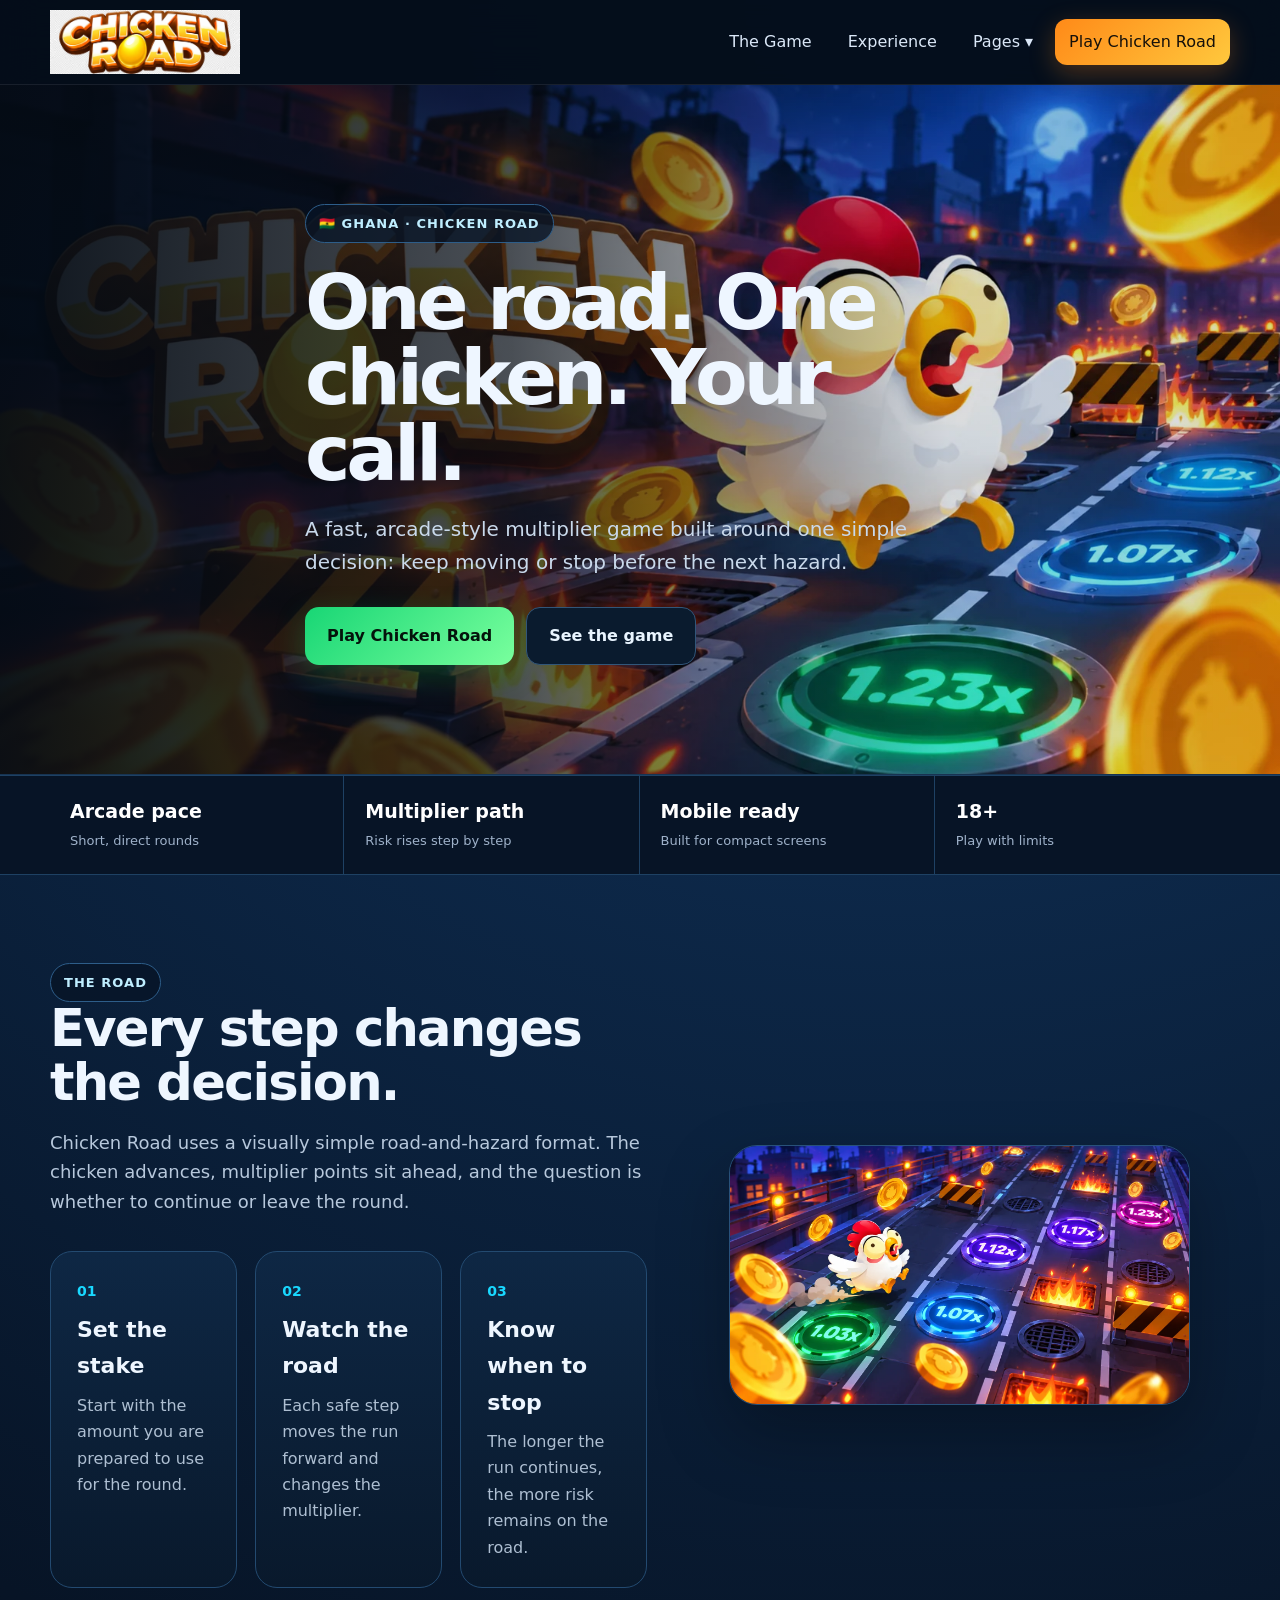
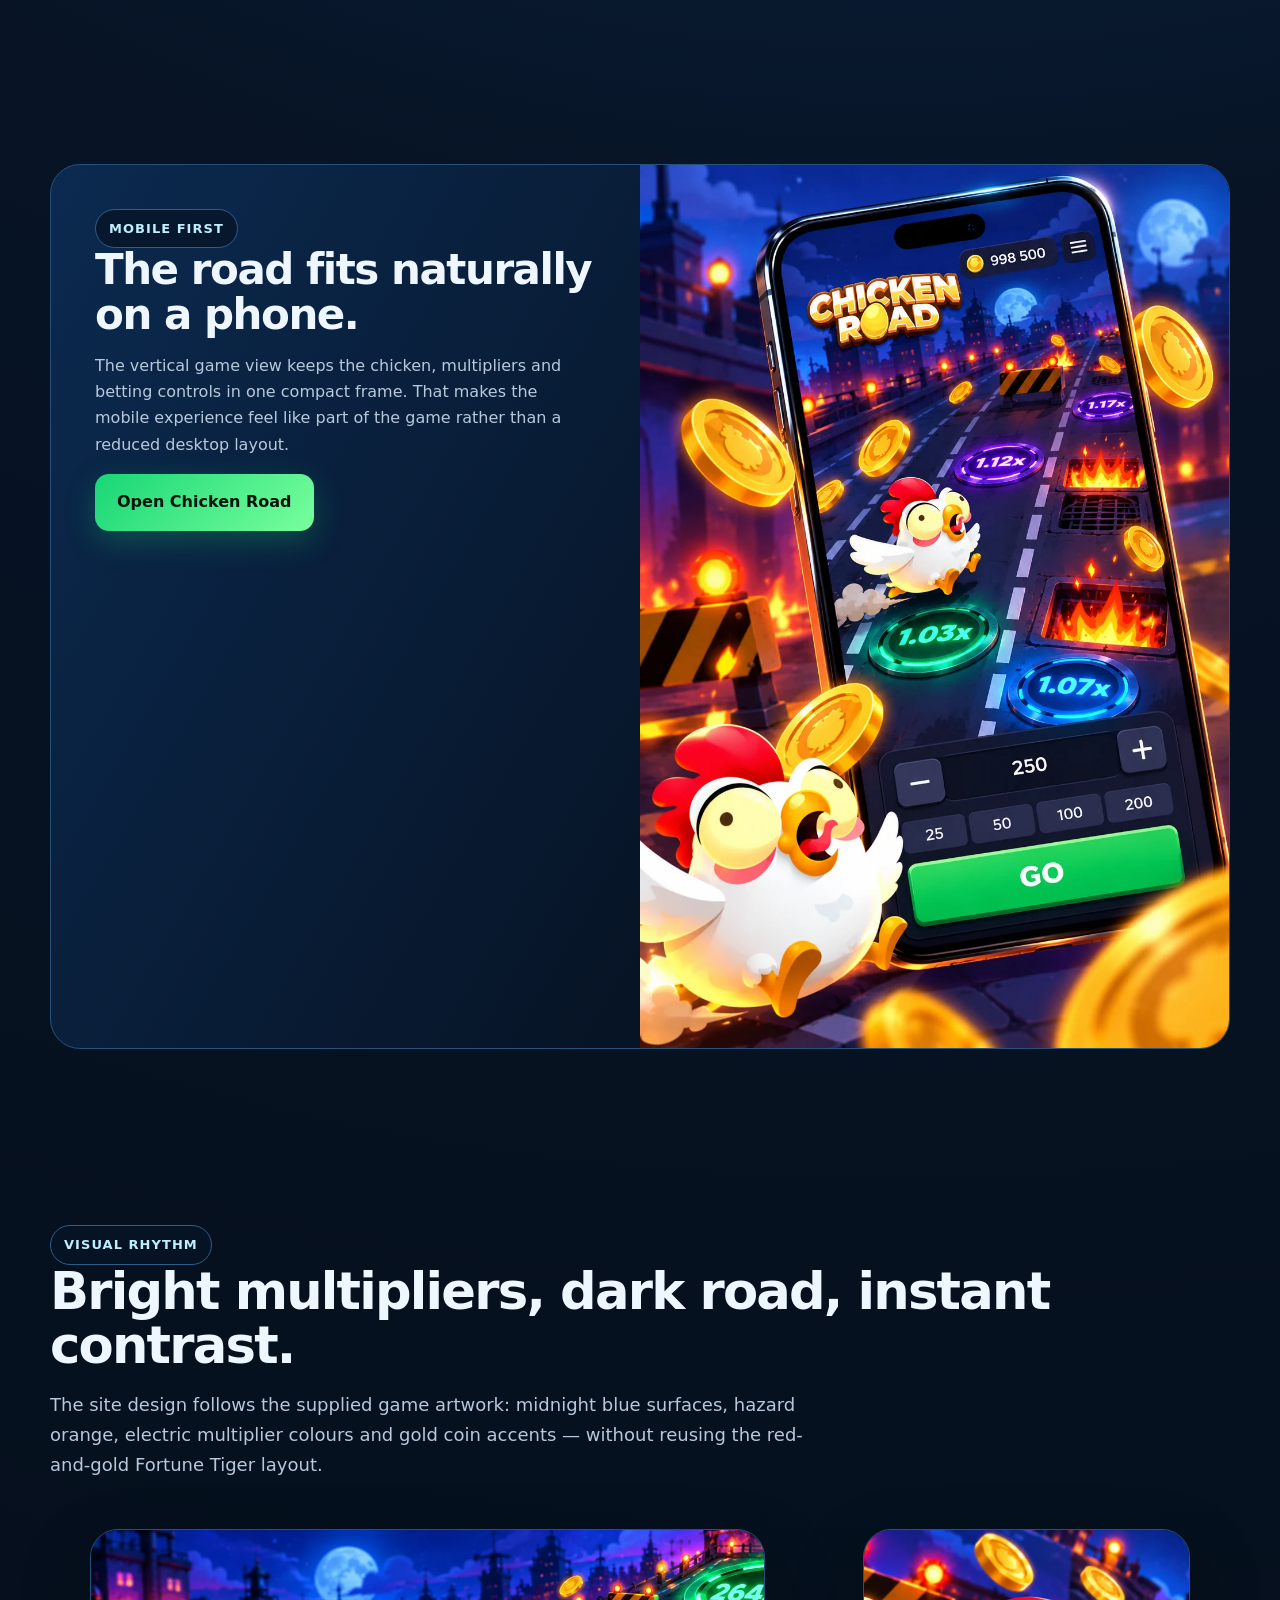
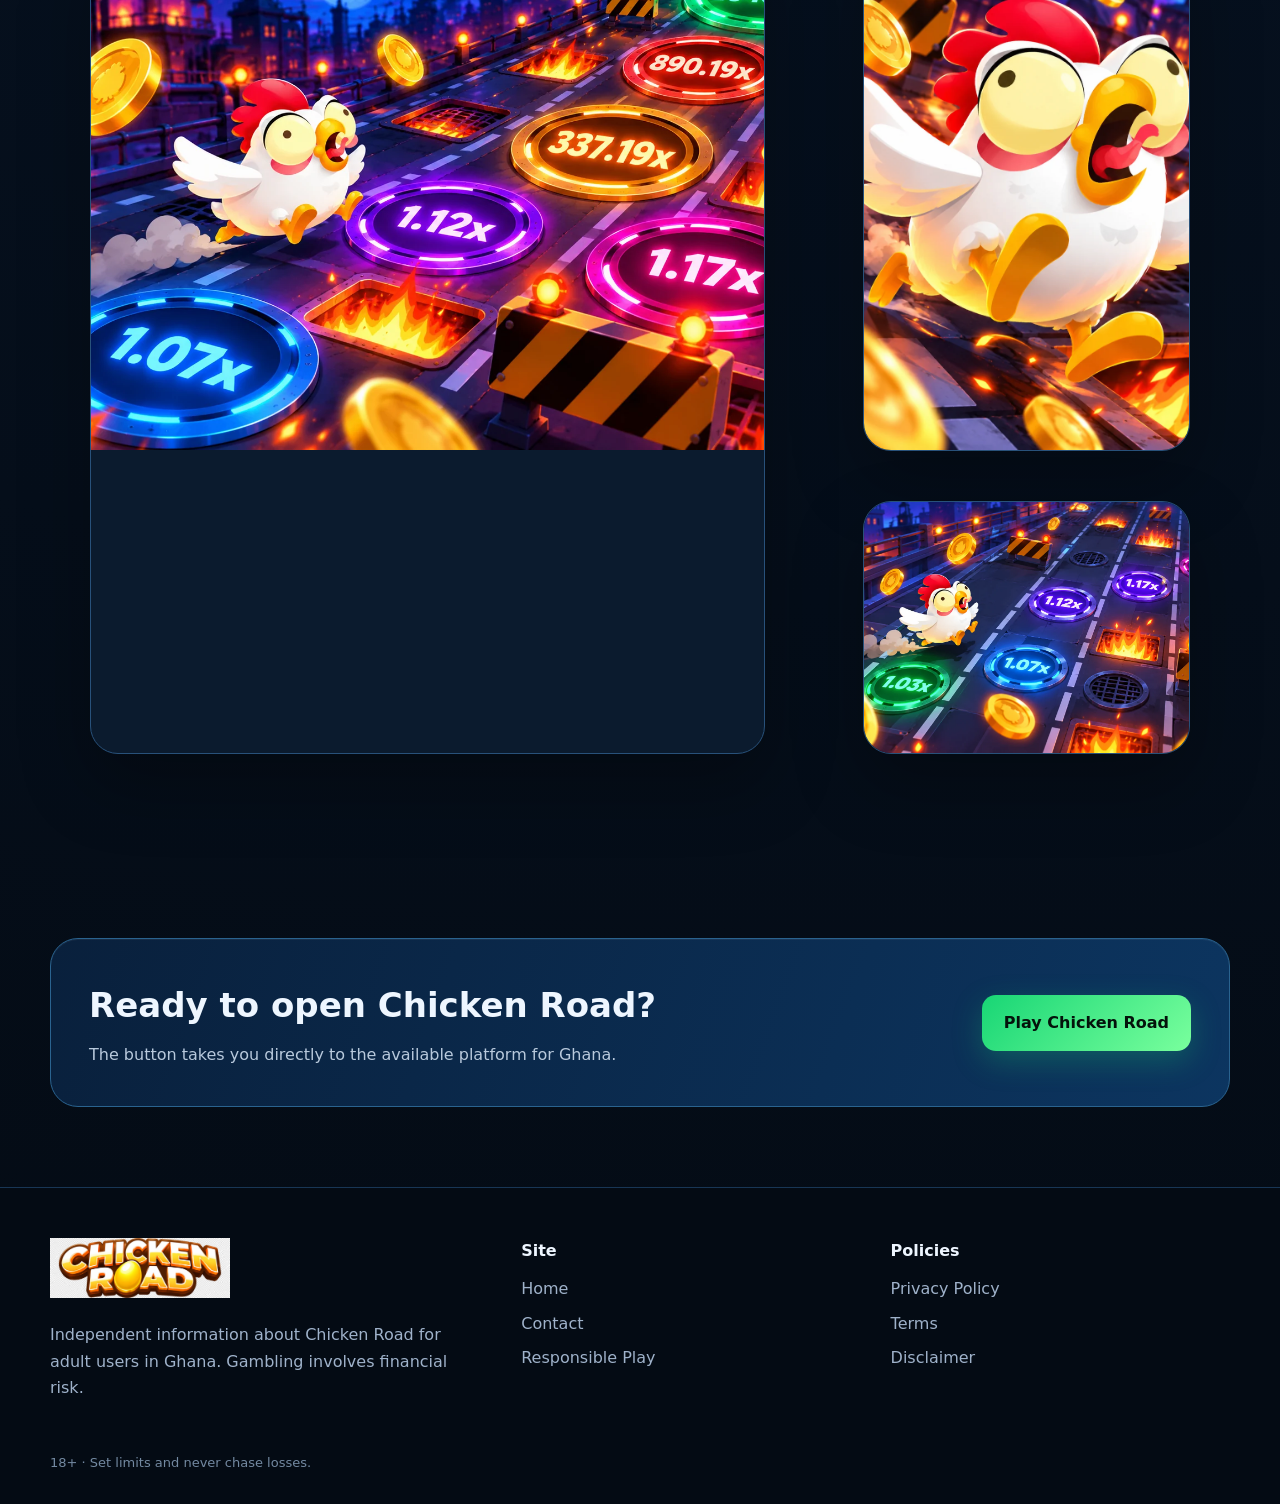
==== index.html @ 89450926 "Site initial" ====
<!doctype html><html lang="en-GH"><head><meta charset="utf-8"><meta name="viewport" content="width=device-width,initial-scale=1"><meta name="google-site-verification" content="nFR4UAhQhfF3JEUqetZrmdI6Ak3MQ-NBLoJH2c6ciEM"><title>Chicken Road Ghana</title><meta name="description" content="Chicken Road in Ghana: gameplay, mobile experience and multiplier mechanics."><link rel="icon" href="/assets/favicon.ico"><link rel="stylesheet" href="/assets/style.css"></head><body>
<header class="top"><div class="wrap nav"><a class="brand" href="/"><img src="/assets/logo.webp" alt="Chicken Road"></a><nav class="links"><a href="#game">The Game</a><a href="#experience">Experience</a><div class="menu"><button class="menu-btn">Pages ▾</button><div class="drop"><a href="/responsible-play/">Responsible Play</a><a href="/privacy-policy/">Privacy Policy</a><a href="/terms/">Terms</a><a href="/disclaimer/">Disclaimer</a><a href="/contact/">Contact</a></div></div><a class="play" href="/info/">Play Chicken Road</a></nav></div></header>
<main><section class="hero"><div class="wrap hero-content"><span class="eyebrow">🇬🇭 Ghana · Chicken Road</span><h1>One road. One chicken. Your call.</h1><p>A fast, arcade-style multiplier game built around one simple decision: keep moving or stop before the next hazard.</p><div class="actions"><a class="btn primary" href="/info/">Play Chicken Road</a><a class="btn ghost" href="#game">See the game</a></div></div></section>
<div class="ticker"><div class="wrap"><div class="stat"><b>Arcade pace</b><span>Short, direct rounds</span></div><div class="stat"><b>Multiplier path</b><span>Risk rises step by step</span></div><div class="stat"><b>Mobile ready</b><span>Built for compact screens</span></div><div class="stat"><b>18+</b><span>Play with limits</span></div></div></div>
<section class="section" id="game"><div class="wrap split"><div><span class="eyebrow">THE ROAD</span><h2>Every step changes the decision.</h2><p class="lede">Chicken Road uses a visually simple road-and-hazard format. The chicken advances, multiplier points sit ahead, and the question is whether to continue or leave the round.</p><div class="cards"><div class="card"><span class="num">01</span><h3>Set the stake</h3><p>Start with the amount you are prepared to use for the round.</p></div><div class="card"><span class="num">02</span><h3>Watch the road</h3><p>Each safe step moves the run forward and changes the multiplier.</p></div><div class="card"><span class="num">03</span><h3>Know when to stop</h3><p>The longer the run continues, the more risk remains on the road.</p></div></div></div><figure class="media"><img src="/assets/gameplay.webp" alt="Chicken Road gameplay road with multipliers" loading="lazy"></figure></div></section>
<section class="section" id="experience"><div class="wrap"><div class="feature"><div class="feature-copy"><span class="eyebrow">MOBILE FIRST</span><h2>The road fits naturally on a phone.</h2><p>The vertical game view keeps the chicken, multipliers and betting controls in one compact frame. That makes the mobile experience feel like part of the game rather than a reduced desktop layout.</p><a class="btn primary" href="/info/">Open Chicken Road</a></div><img src="/assets/mobile.webp" alt="Chicken Road mobile gameplay" loading="lazy"></div></div></section>
<section class="section"><div class="wrap"><span class="eyebrow">VISUAL RHYTHM</span><h2>Bright multipliers, dark road, instant contrast.</h2><p class="lede">The site design follows the supplied game artwork: midnight blue surfaces, hazard orange, electric multiplier colours and gold coin accents — without reusing the red-and-gold Fortune Tiger layout.</p><div class="mosaic"><figure class="media"><img src="/assets/high-multiplier.webp" alt="Chicken Road high multipliers" loading="lazy"></figure><div class="stack"><figure class="media"><img src="/assets/chicken.webp" alt="Chicken Road chicken character" loading="lazy"></figure><figure class="media"><img src="/assets/gameplay.webp" alt="Chicken Road road and hazards" loading="lazy"></figure></div></div></div></section>
<div class="wrap cta"><div><h2>Ready to open Chicken Road?</h2><p>The button takes you directly to the available platform for Ghana.</p></div><a class="btn primary" href="/info/">Play Chicken Road</a></div></main>
<footer class="footer"><div class="wrap"><div class="footgrid"><div><img src="/assets/logo.webp" alt="Chicken Road" style="width:180px"><p style="color:#9fb2ca;max-width:420px">Independent information about Chicken Road for adult users in Ghana. Gambling involves financial risk.</p></div><div><h4>Site</h4><a href="/">Home</a><a href="/contact/">Contact</a><a href="/responsible-play/">Responsible Play</a></div><div><h4>Policies</h4><a href="/privacy-policy/">Privacy Policy</a><a href="/terms/">Terms</a><a href="/disclaimer/">Disclaimer</a></div></div><div class="small">18+ · Set limits and never chase losses.</div></div></footer></body></html>
---- assets/style.css ----
:root{--ink:#eef6ff;--muted:#9fb2ca;--navy:#071426;--panel:#0d213b;--blue:#0c63ff;--cyan:#19d8ff;--orange:#ff8a18;--gold:#ffc83d;--green:#18d675;--line:#244568;--max:1180px}*{box-sizing:border-box}html{scroll-behavior:smooth}body{margin:0;background:radial-gradient(circle at 70% 0,#123a68 0,#071426 38%,#040b14 100%);color:var(--ink);font-family:Inter,ui-sans-serif,system-ui,-apple-system,BlinkMacSystemFont,"Segoe UI",sans-serif;line-height:1.65}a{color:inherit}.wrap{width:min(var(--max),calc(100% - 40px));margin:auto}.top{position:sticky;top:0;z-index:20;background:rgba(4,11,20,.9);backdrop-filter:blur(18px);border-bottom:1px solid rgba(255,255,255,.08)}.nav{height:84px;display:flex;align-items:center;gap:28px}.brand img{width:190px;display:block}.links{margin-left:auto;display:flex;align-items:center;gap:8px}.links a,.menu-btn{padding:10px 14px;border-radius:12px;text-decoration:none;color:#dbe8f8;font-weight:700;background:transparent;border:0;font:inherit;cursor:pointer}.links a:hover,.menu-btn:hover{background:#122a48}.play{background:linear-gradient(135deg,var(--orange),var(--gold))!important;color:#15100a!important;box-shadow:0 8px 26px rgba(255,138,24,.28)}.hero{min-height:690px;display:grid;align-items:end;position:relative;overflow:hidden;border-bottom:1px solid #173351}.hero:before{content:"";position:absolute;inset:0;background:linear-gradient(90deg,rgba(4,11,20,.96) 0%,rgba(4,11,20,.72) 40%,rgba(4,11,20,.14) 74%),url('hero.webp') center/cover no-repeat}.hero-content{position:relative;z-index:2;padding:90px 0 80px;max-width:670px}.eyebrow{display:inline-flex;gap:9px;align-items:center;border:1px solid #2d5d89;background:rgba(7,20,38,.78);padding:8px 13px;border-radius:999px;color:#bfeeff;font-size:13px;font-weight:800;letter-spacing:.08em;text-transform:uppercase}.hero h1{font-size:clamp(46px,6vw,82px);line-height:.98;letter-spacing:-.055em;margin:22px 0 22px}.hero p{font-size:20px;color:#c9d9eb;max-width:610px}.actions{display:flex;gap:12px;flex-wrap:wrap;margin-top:28px}.btn{display:inline-flex;align-items:center;justify-content:center;text-decoration:none;font-weight:900;padding:15px 22px;border-radius:14px}.btn.primary{background:linear-gradient(135deg,var(--green),#79ff9d);color:#04130b;box-shadow:0 10px 30px rgba(24,214,117,.25)}.btn.ghost{border:1px solid #315679;background:#0a1b2e;color:#e9f5ff}.ticker{position:relative;z-index:3;background:#071426;border-top:1px solid #1e4163;border-bottom:1px solid #1e4163}.ticker .wrap{display:grid;grid-template-columns:repeat(4,1fr);gap:1px}.stat{padding:20px;border-right:1px solid #1e4163}.stat:last-child{border-right:0}.stat b{display:block;color:#fff;font-size:19px}.stat span{color:var(--muted);font-size:13px}.section{padding:88px 0}.section h2{font-size:clamp(34px,4vw,52px);line-height:1.05;letter-spacing:-.035em;margin:0 0 16px}.lede{font-size:18px;color:#b7c8dc;max-width:760px;margin-bottom:34px}.split{display:grid;grid-template-columns:1.05fr .95fr;gap:42px;align-items:center}.media{border:1px solid #28517a;border-radius:28px;overflow:hidden;background:#0b1b2e;box-shadow:0 30px 70px rgba(0,0,0,.28)}.media img{display:block;width:100%;height:auto}.cards{display:grid;grid-template-columns:repeat(3,1fr);gap:18px}.card{background:linear-gradient(180deg,#0e2744,#09192c);border:1px solid #234a70;border-radius:22px;padding:26px}.card .num{font-weight:900;color:var(--cyan);font-size:14px}.card h3{font-size:22px;margin:8px 0}.card p{color:#aebfd2;margin:0}.feature{background:linear-gradient(120deg,#0b2a50,#071426 62%);border:1px solid #28517a;border-radius:30px;overflow:hidden;display:grid;grid-template-columns:1fr 1fr}.feature-copy{padding:44px}.feature-copy h2{font-size:42px;margin:0 0 14px}.feature-copy p{color:#b8c9dc}.feature img{width:100%;height:100%;object-fit:cover;min-height:420px}.mosaic{display:grid;grid-template-columns:1.3fr .7fr;gap:18px}.mosaic .media:first-child img{height:520px;object-fit:cover}.mosaic .stack{display:grid;gap:18px}.mosaic .stack img{height:251px;object-fit:cover}.cta{margin:80px auto;background:linear-gradient(110deg,#09203c,#0c3560);border:1px solid #2a638f;border-radius:28px;padding:38px;display:flex;align-items:center;gap:28px;justify-content:space-between;box-shadow:inset 0 1px 0 rgba(255,255,255,.06)}.cta h2{margin:0 0 8px;font-size:34px}.cta p{margin:0;color:#b8c9dc}.footer{border-top:1px solid #183655;background:#040b14;padding:50px 0 30px}.footgrid{display:grid;grid-template-columns:1.3fr 1fr 1fr;gap:30px}.footgrid h4{margin:0 0 12px}.footgrid a{display:block;text-decoration:none;color:#9fb2ca;margin:8px 0}.small{color:#7389a1;font-size:13px;margin-top:35px}.pagehero{padding:90px 0 50px}.pagehero h1{font-size:56px;line-height:1.03;margin:0 0 16px}.prose{max-width:820px}.prose h2{margin-top:40px;font-size:30px}.prose p,.prose li{color:#bfd0e1}.menu{position:relative}.drop{display:none;position:absolute;right:0;top:50px;min-width:240px;padding:10px;background:#09192c;border:1px solid #234a70;border-radius:16px;box-shadow:0 20px 50px #0008}.menu:hover .drop{display:block}.drop a{display:block}.mobile-nav{display:none}@media(max-width:820px){.wrap{width:min(100% - 24px,var(--max))}.nav{height:72px}.brand img{width:150px}.links>a:not(.play),.menu{display:none}.hero{min-height:620px}.hero:before{background:linear-gradient(0deg,rgba(4,11,20,.97) 0%,rgba(4,11,20,.7) 52%,rgba(4,11,20,.2) 100%),url('hero.webp') 64% center/cover no-repeat}.hero-content{padding:250px 0 48px}.hero h1{font-size:50px}.hero p{font-size:17px}.ticker .wrap{grid-template-columns:1fr 1fr}.stat:nth-child(2){border-right:0}.split,.feature,.footgrid{grid-template-columns:1fr}.cards{grid-template-columns:1fr}.mosaic{grid-template-columns:1fr}.mosaic .media:first-child img,.mosaic .stack img{height:auto}.cta{align-items:flex-start;flex-direction:column}.section{padding:62px 0}.pagehero h1{font-size:42px}.feature-copy{padding:28px}}
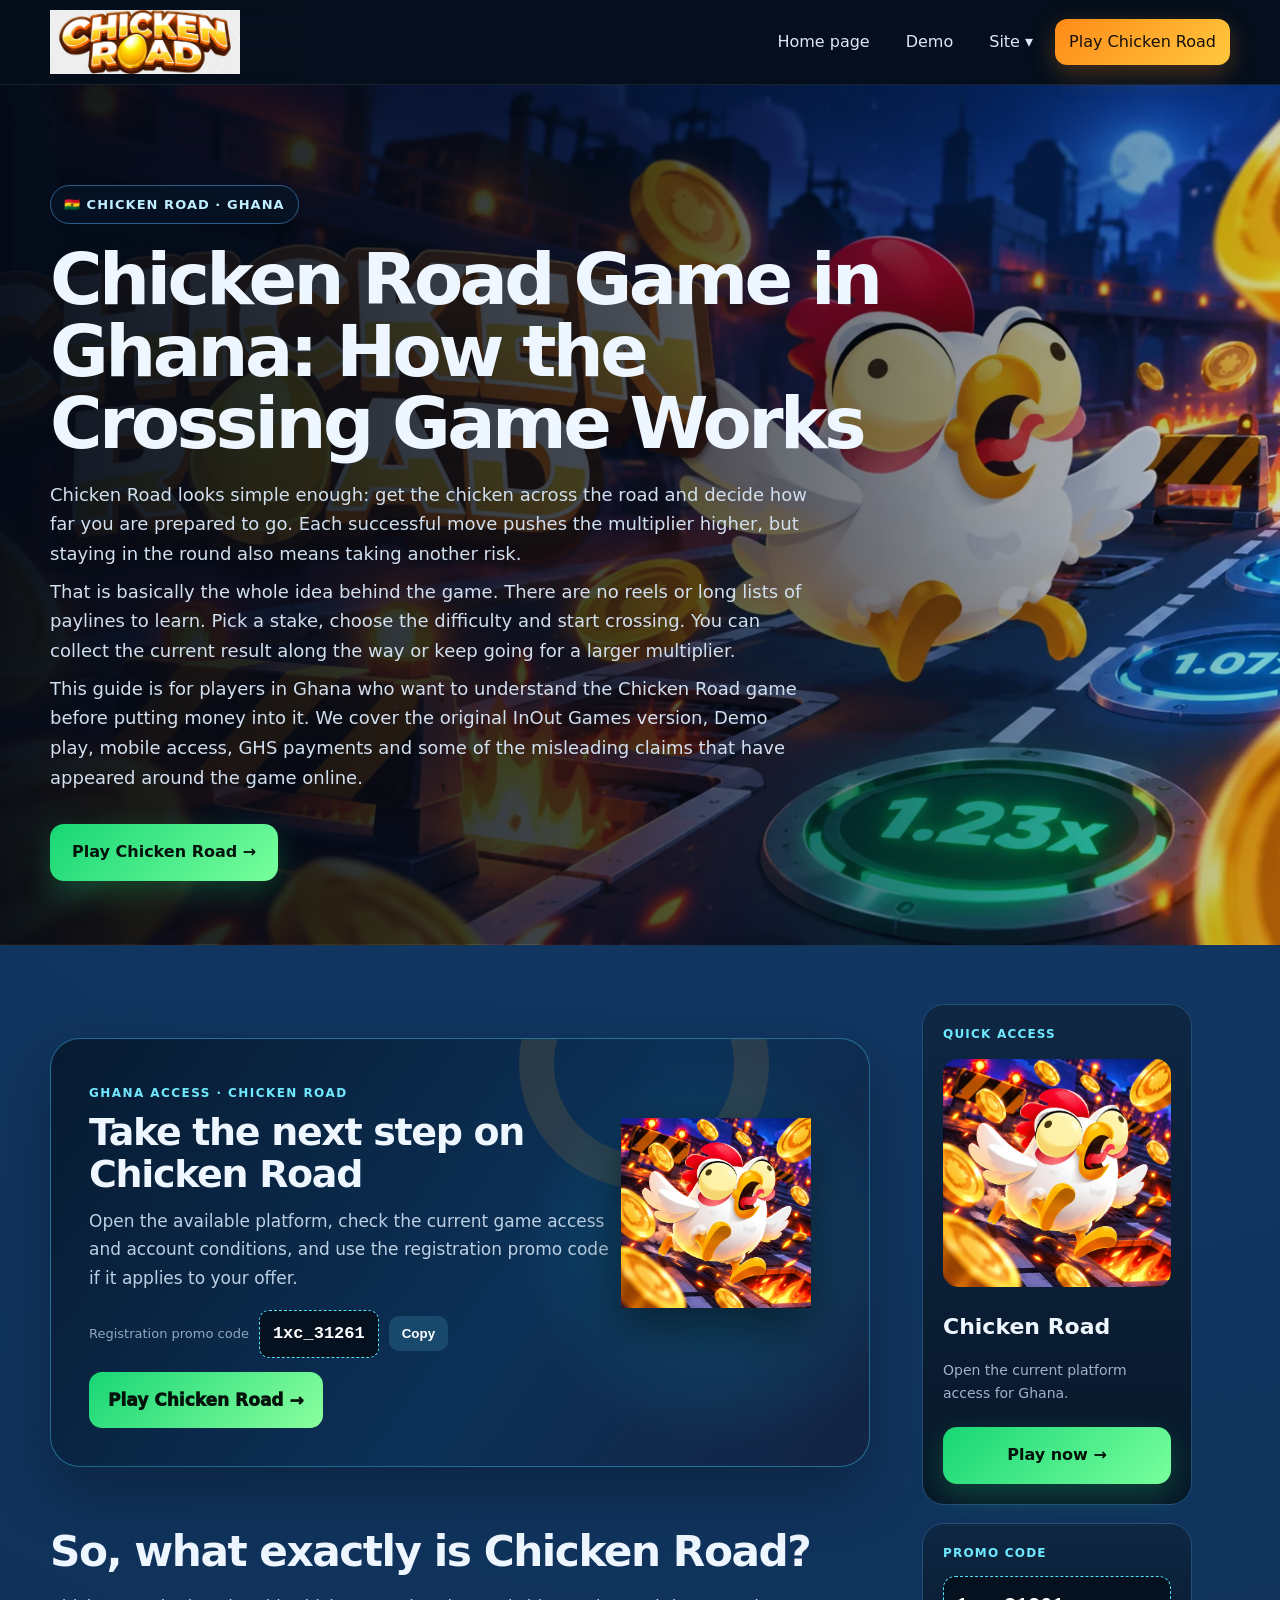
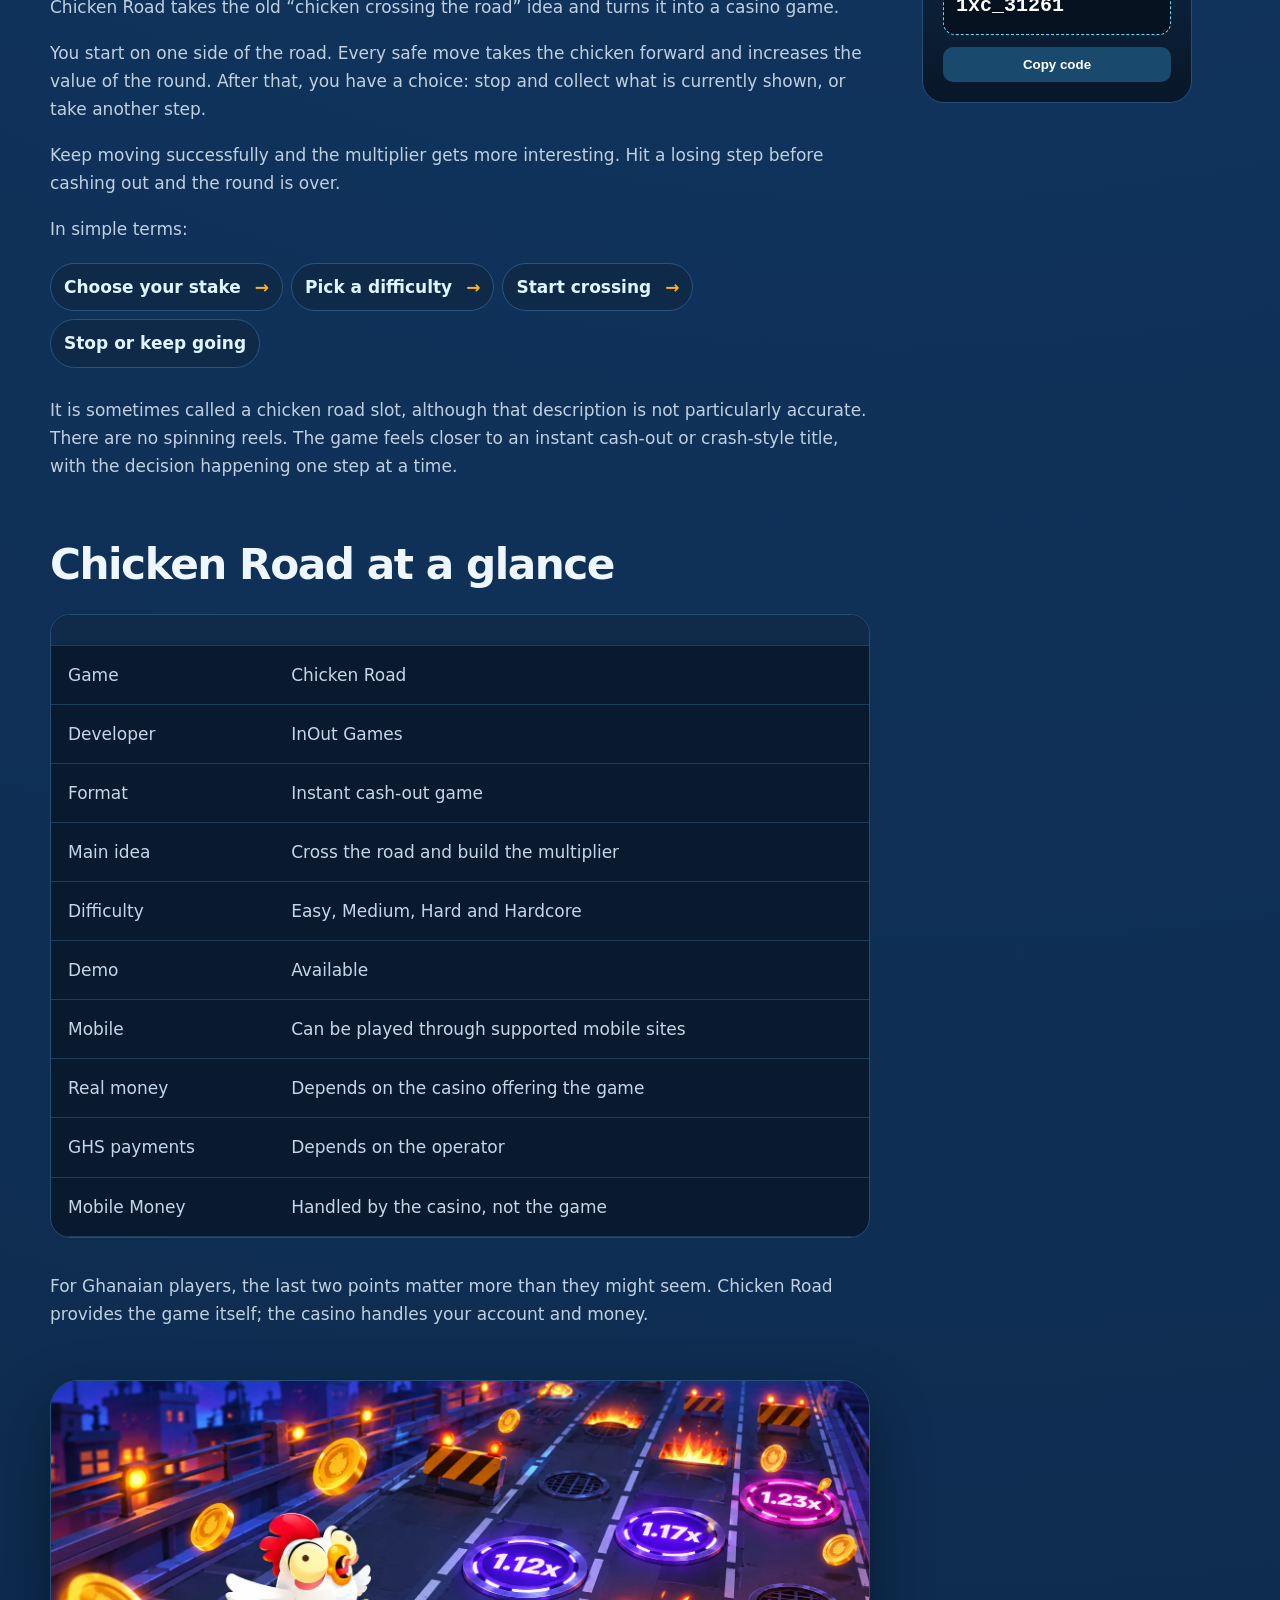
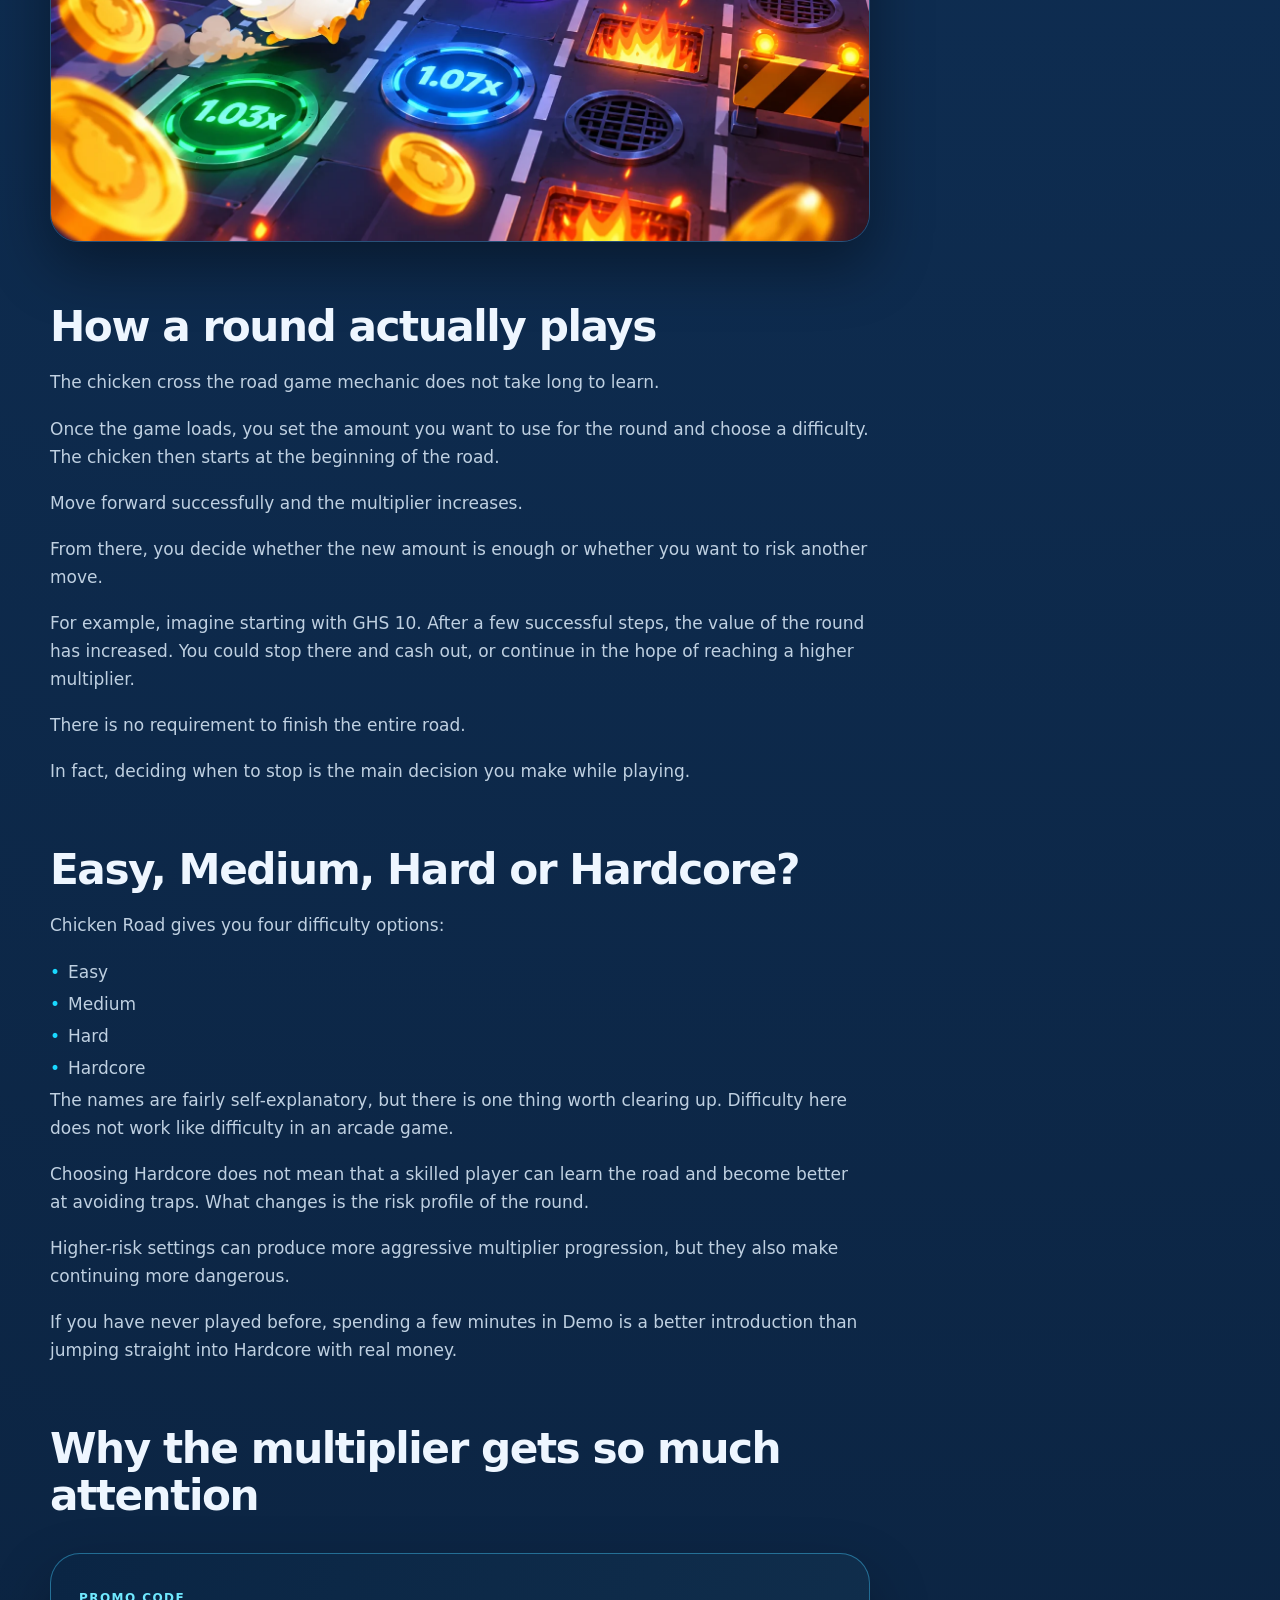
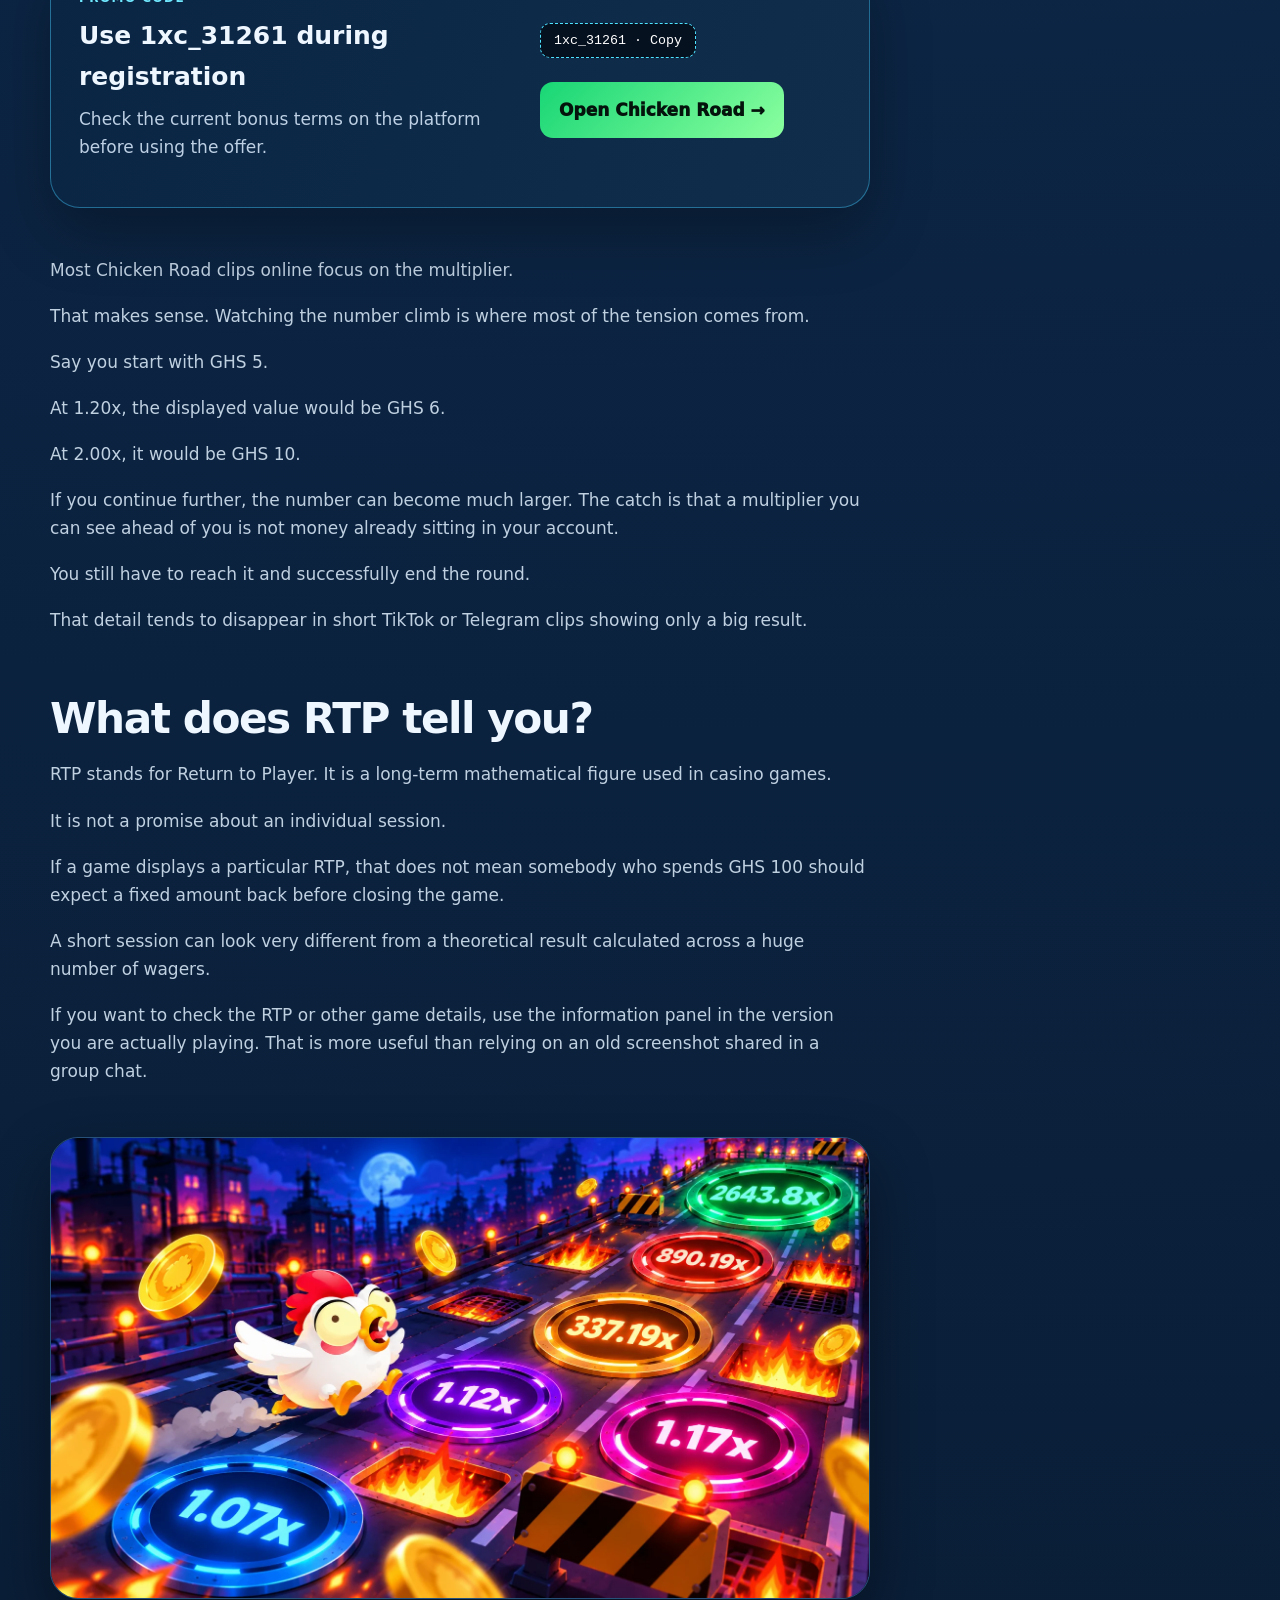
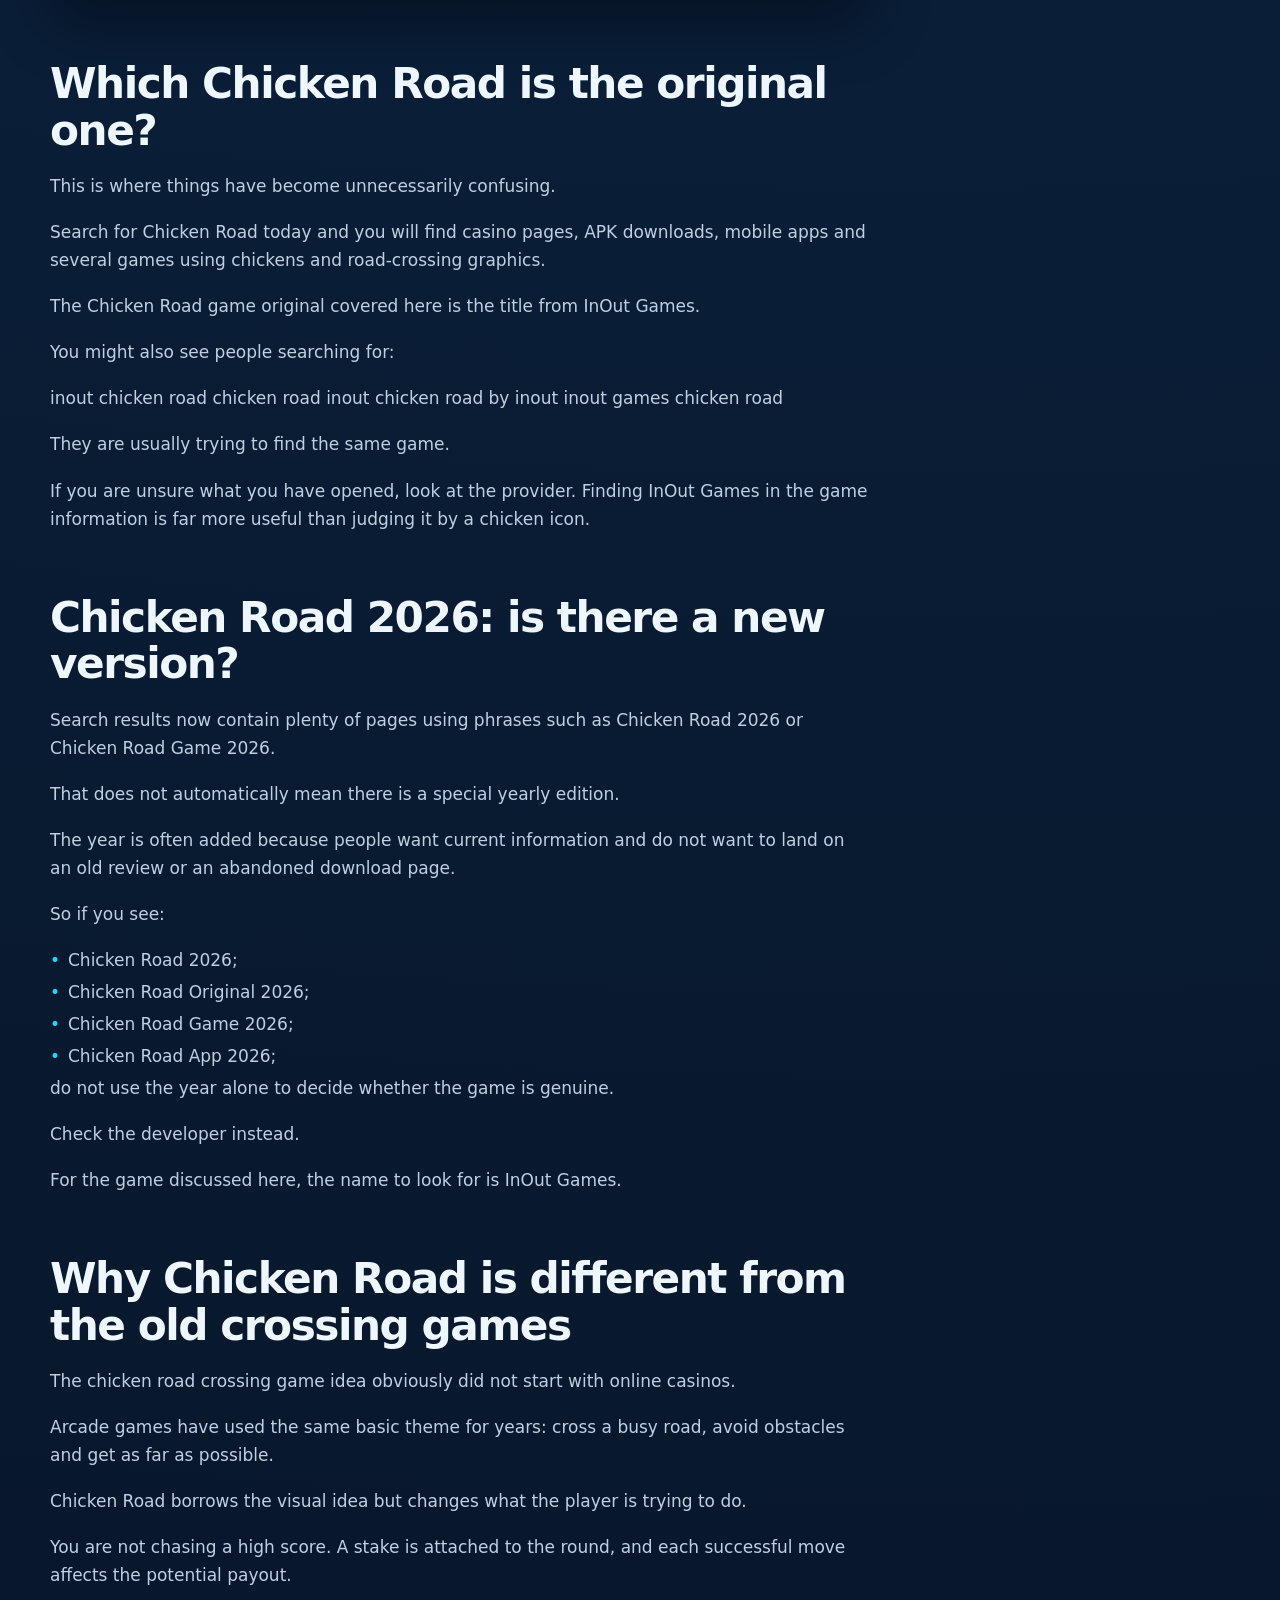
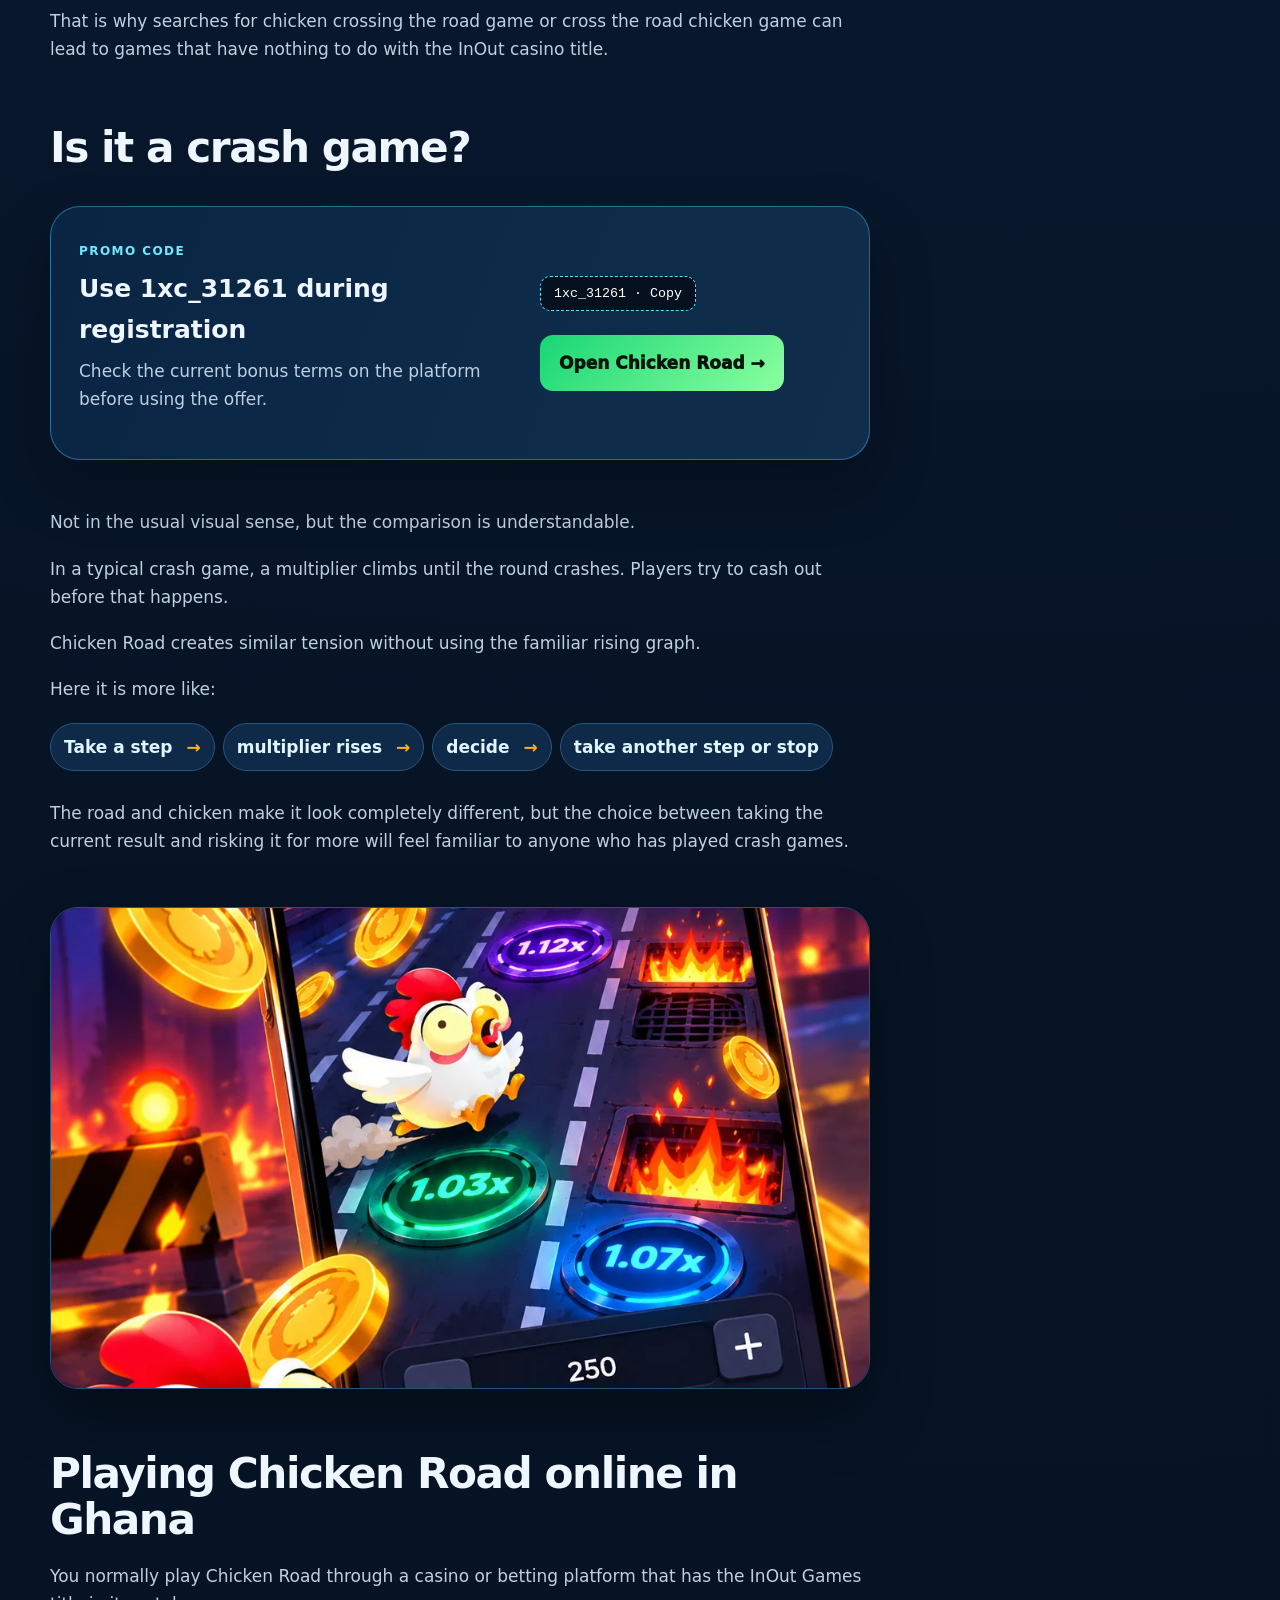
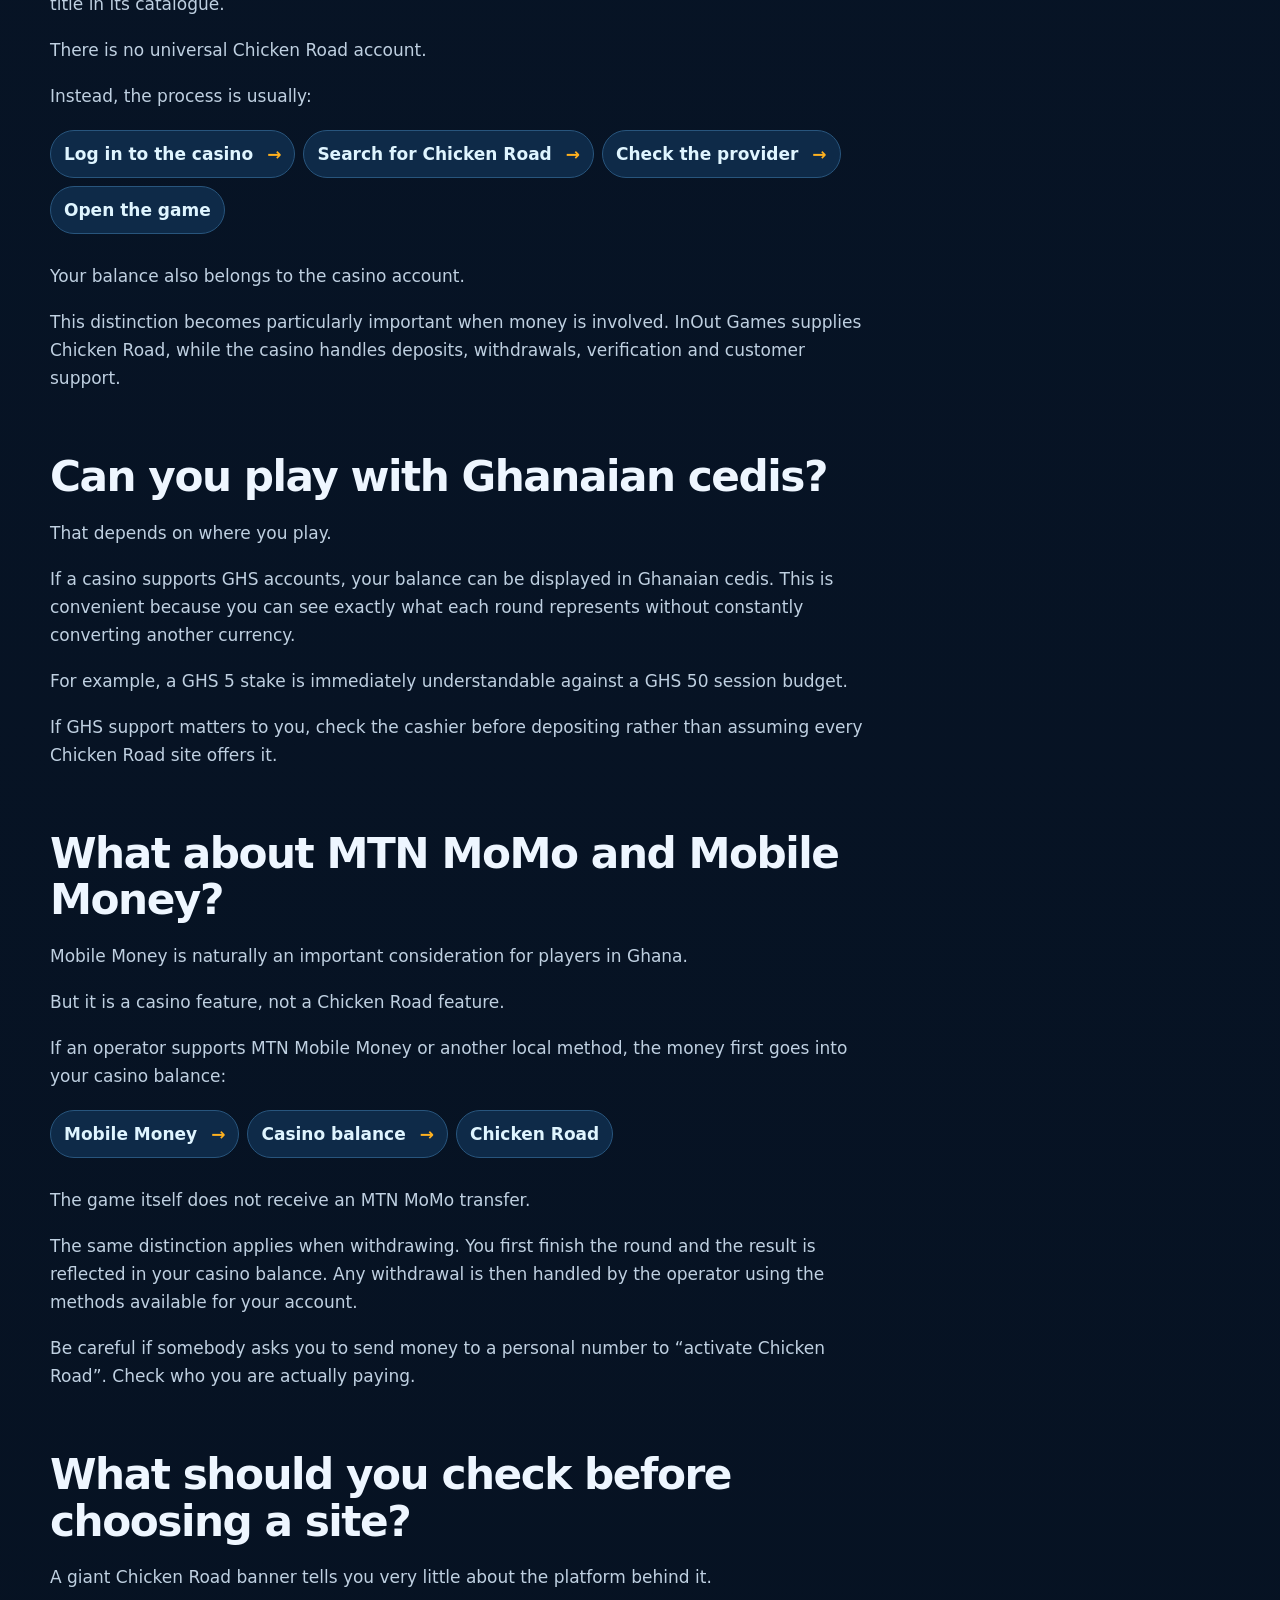
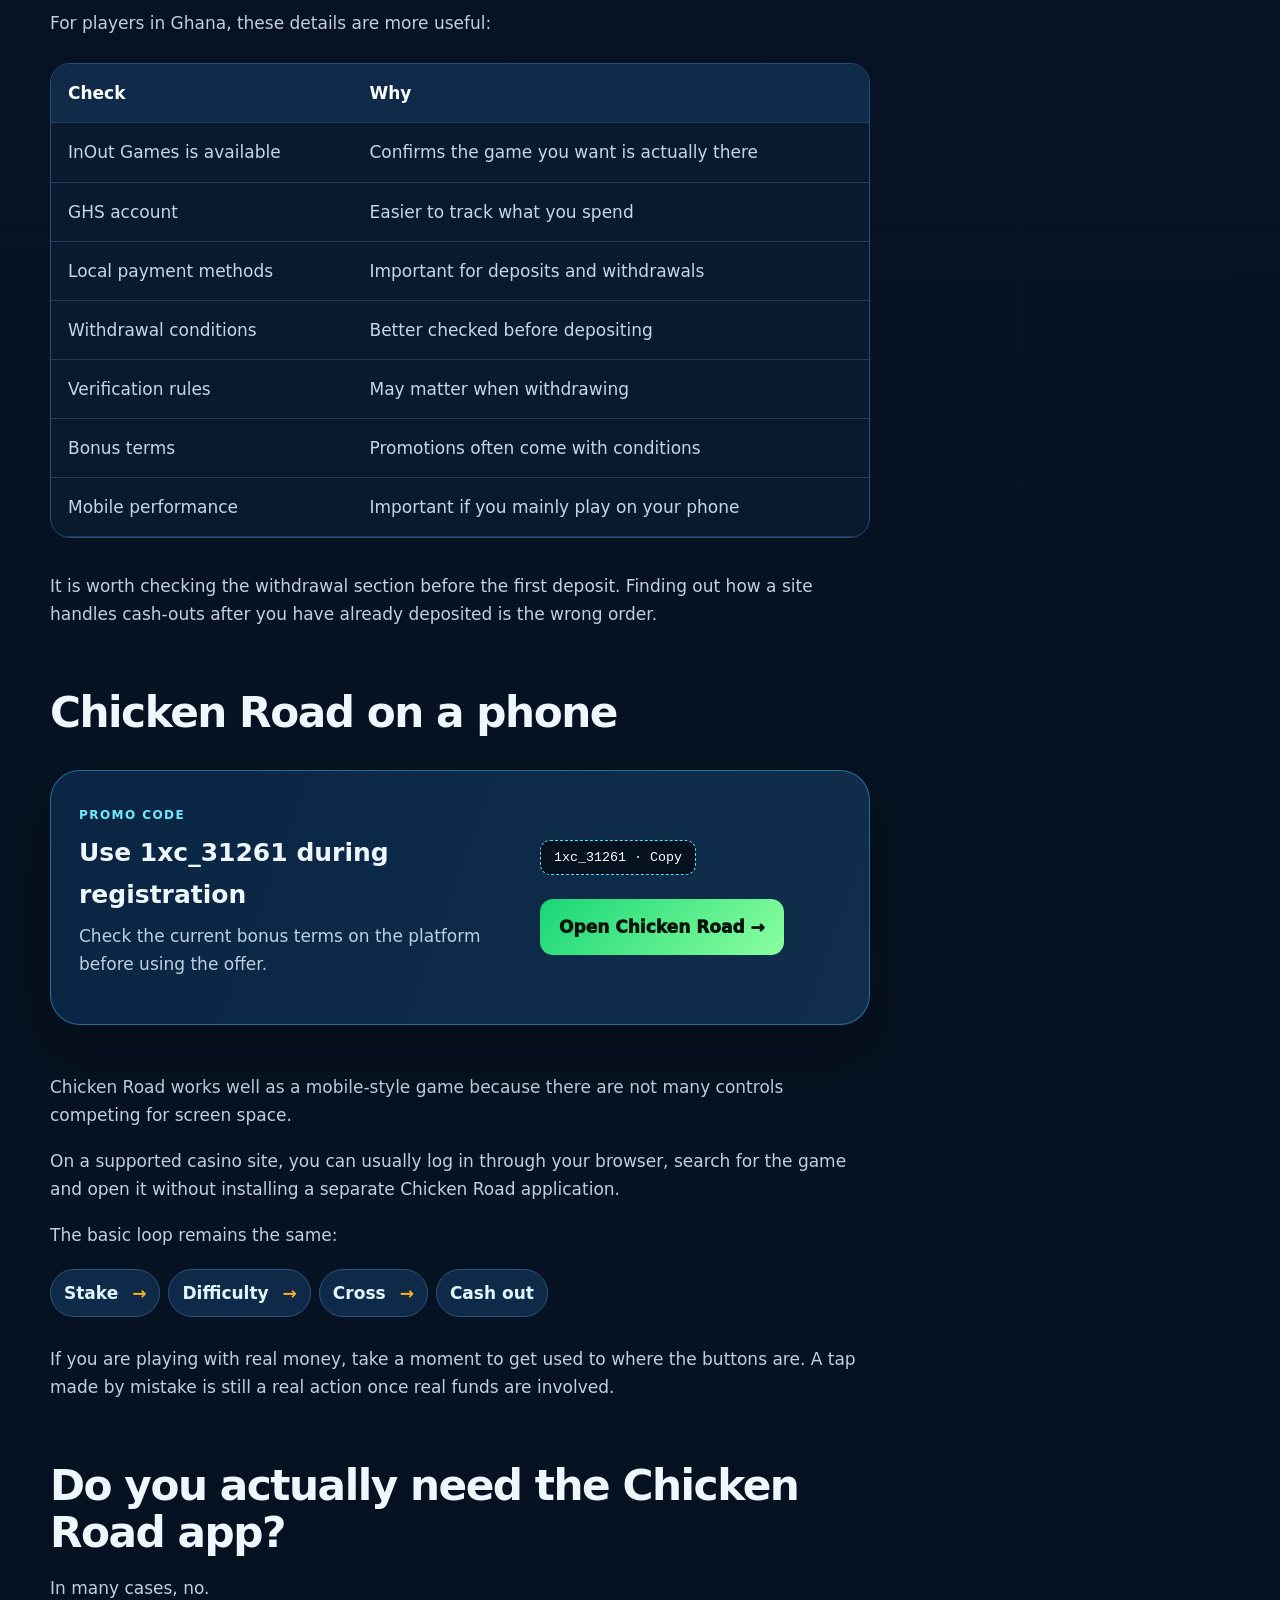
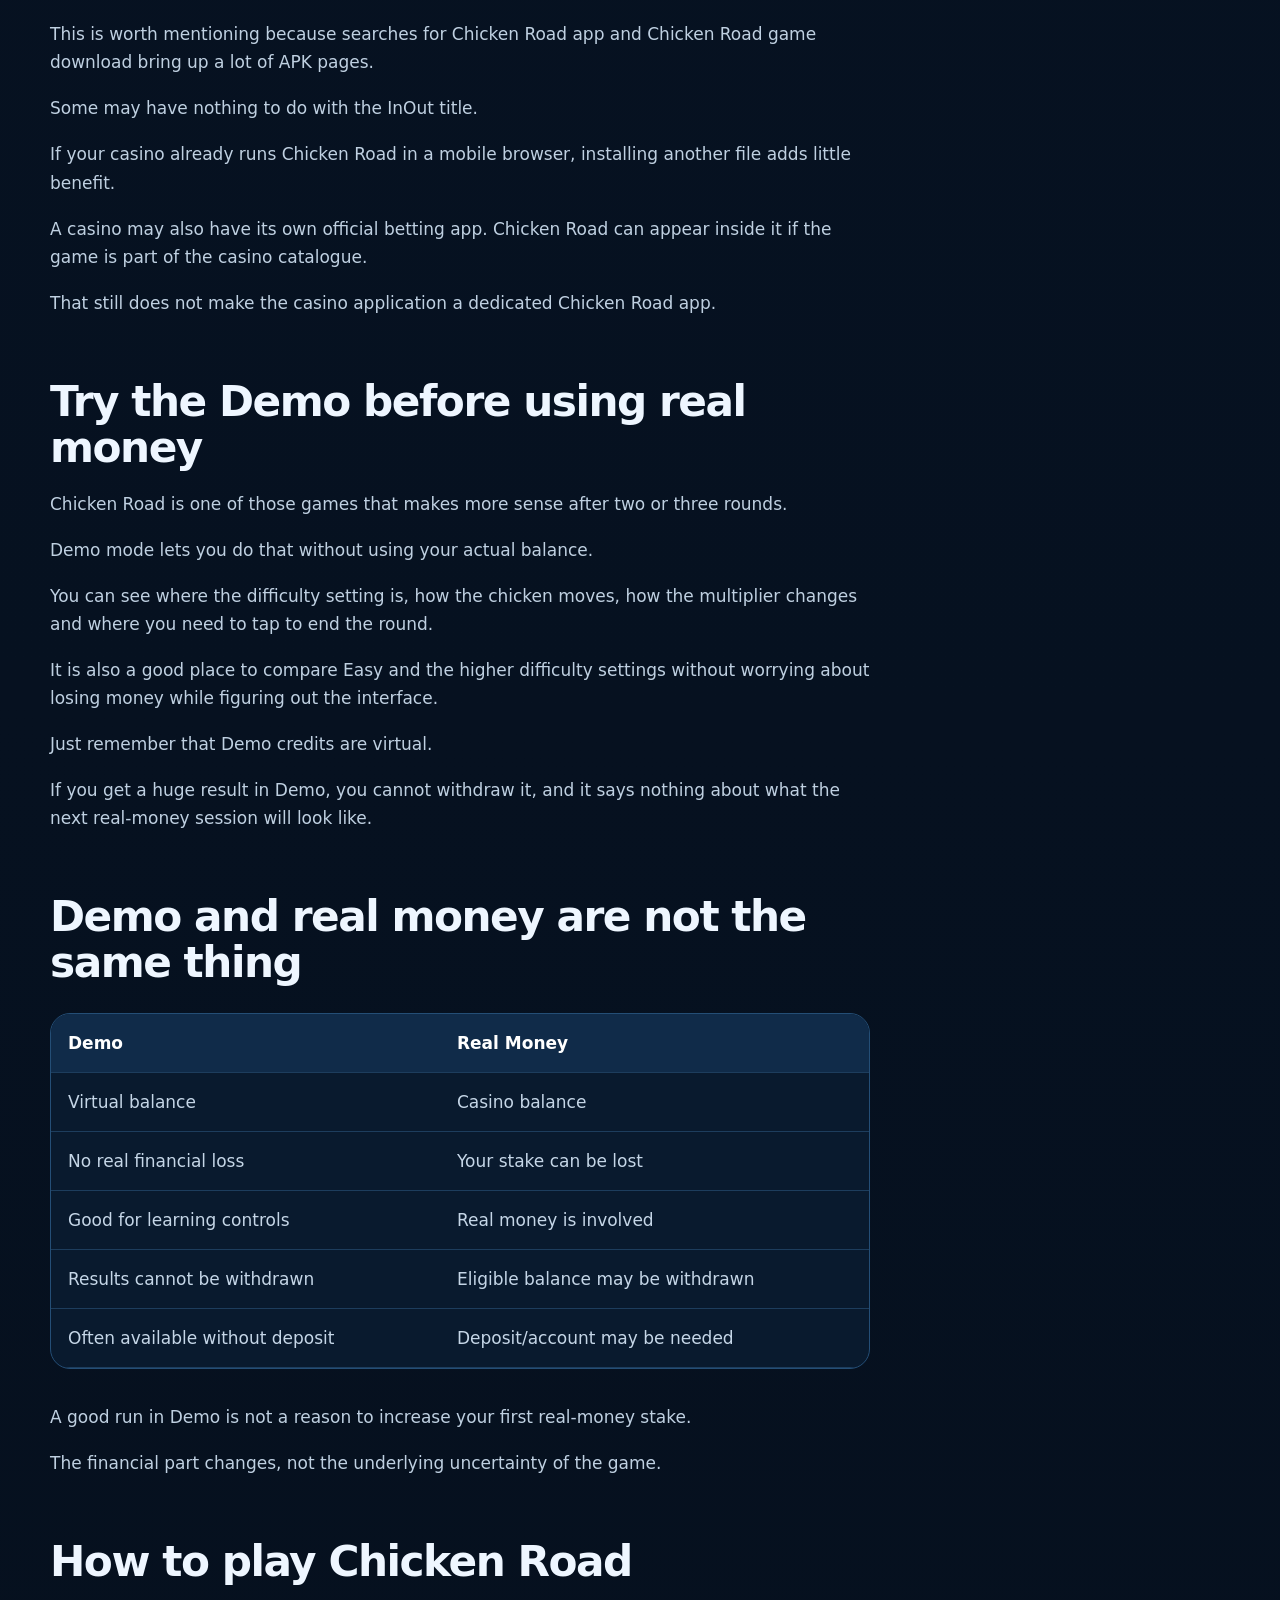
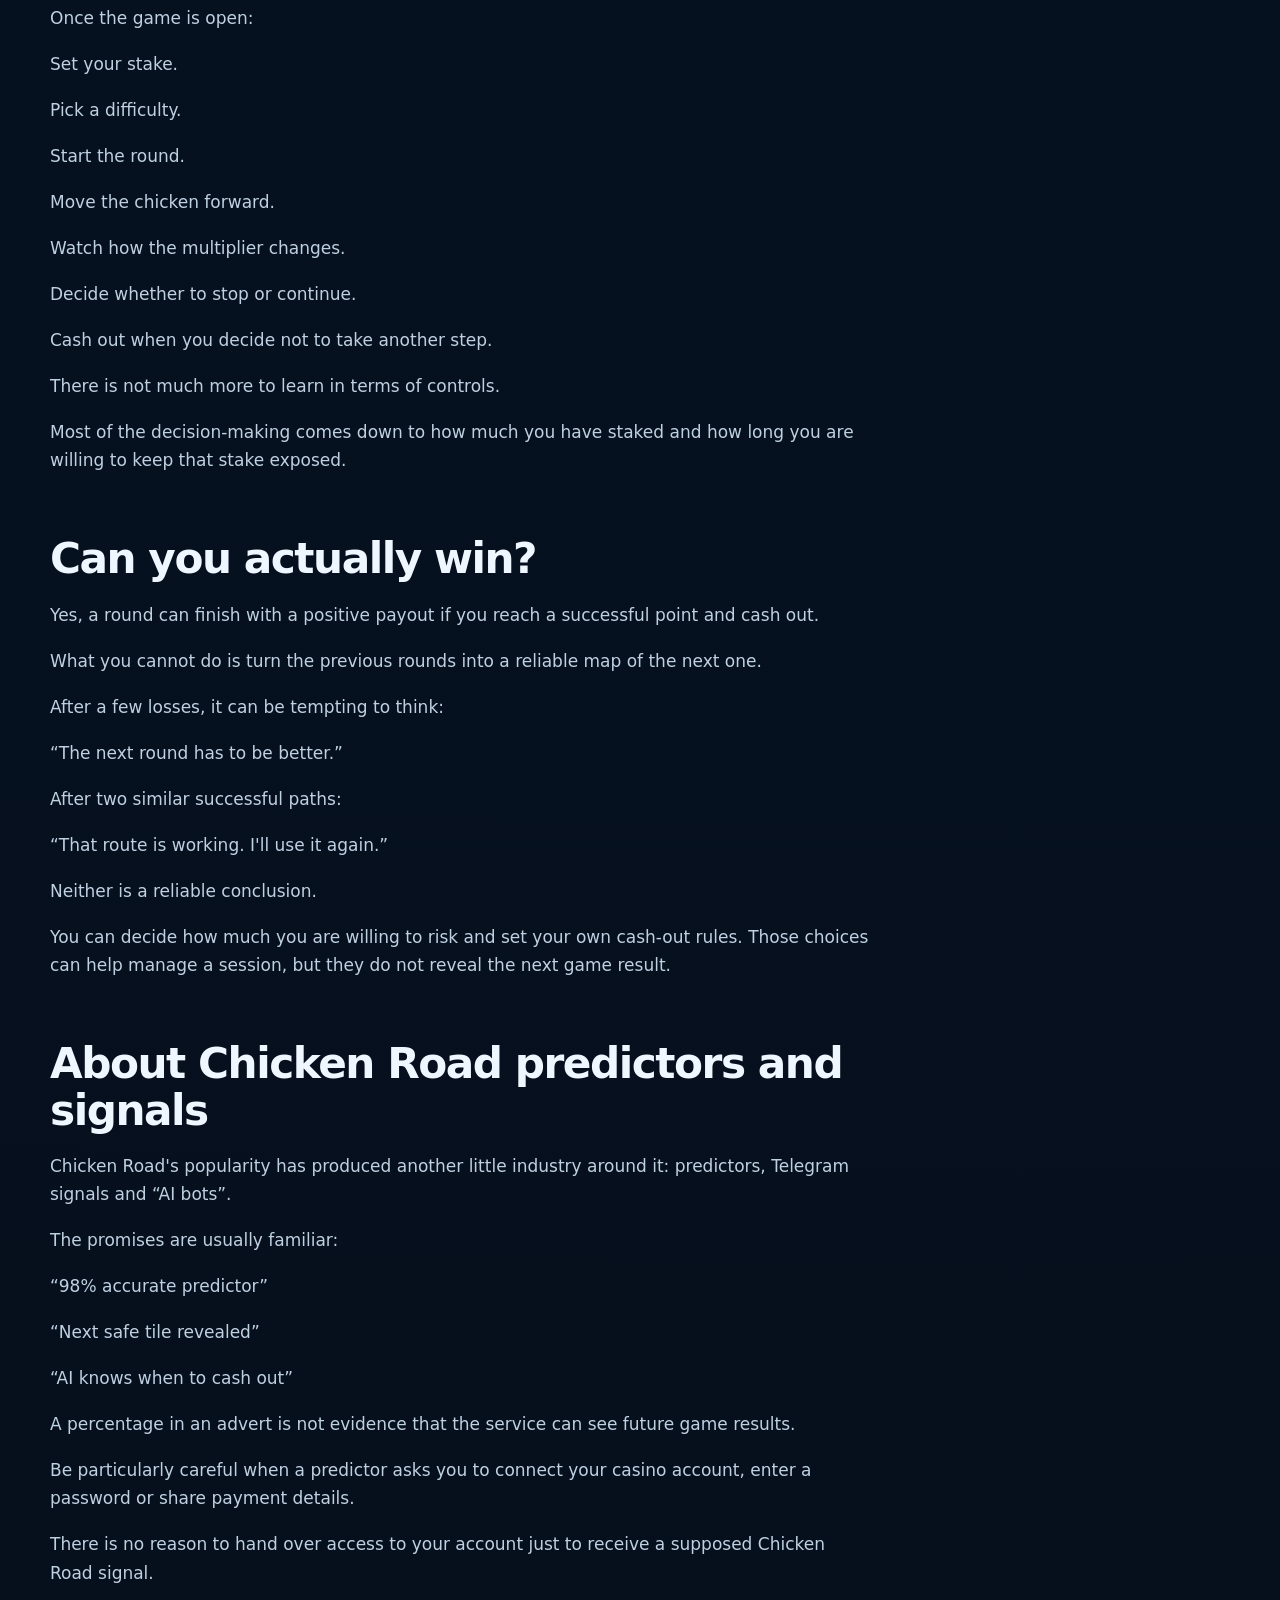
==== commit 1c4642d3: "Update" ====
--- a/index.html
+++ b/index.html
@@ -1,9 +1,9 @@
-<!doctype html><html lang="en-GH"><head><meta charset="utf-8"><meta name="viewport" content="width=device-width,initial-scale=1"><meta name="google-site-verification" content="nFR4UAhQhfF3JEUqetZrmdI6Ak3MQ-NBLoJH2c6ciEM"><title>Chicken Road Ghana</title><meta name="description" content="Chicken Road in Ghana: gameplay, mobile experience and multiplier mechanics."><link rel="icon" href="/assets/favicon.ico"><link rel="stylesheet" href="/assets/style.css"></head><body>
-<header class="top"><div class="wrap nav"><a class="brand" href="/"><img src="/assets/logo.webp" alt="Chicken Road"></a><nav class="links"><a href="#game">The Game</a><a href="#experience">Experience</a><div class="menu"><button class="menu-btn">Pages ▾</button><div class="drop"><a href="/responsible-play/">Responsible Play</a><a href="/privacy-policy/">Privacy Policy</a><a href="/terms/">Terms</a><a href="/disclaimer/">Disclaimer</a><a href="/contact/">Contact</a></div></div><a class="play" href="/info/">Play Chicken Road</a></nav></div></header>
-<main><section class="hero"><div class="wrap hero-content"><span class="eyebrow">🇬🇭 Ghana · Chicken Road</span><h1>One road. One chicken. Your call.</h1><p>A fast, arcade-style multiplier game built around one simple decision: keep moving or stop before the next hazard.</p><div class="actions"><a class="btn primary" href="/info/">Play Chicken Road</a><a class="btn ghost" href="#game">See the game</a></div></div></section>
-<div class="ticker"><div class="wrap"><div class="stat"><b>Arcade pace</b><span>Short, direct rounds</span></div><div class="stat"><b>Multiplier path</b><span>Risk rises step by step</span></div><div class="stat"><b>Mobile ready</b><span>Built for compact screens</span></div><div class="stat"><b>18+</b><span>Play with limits</span></div></div></div>
-<section class="section" id="game"><div class="wrap split"><div><span class="eyebrow">THE ROAD</span><h2>Every step changes the decision.</h2><p class="lede">Chicken Road uses a visually simple road-and-hazard format. The chicken advances, multiplier points sit ahead, and the question is whether to continue or leave the round.</p><div class="cards"><div class="card"><span class="num">01</span><h3>Set the stake</h3><p>Start with the amount you are prepared to use for the round.</p></div><div class="card"><span class="num">02</span><h3>Watch the road</h3><p>Each safe step moves the run forward and changes the multiplier.</p></div><div class="card"><span class="num">03</span><h3>Know when to stop</h3><p>The longer the run continues, the more risk remains on the road.</p></div></div></div><figure class="media"><img src="/assets/gameplay.webp" alt="Chicken Road gameplay road with multipliers" loading="lazy"></figure></div></section>
-<section class="section" id="experience"><div class="wrap"><div class="feature"><div class="feature-copy"><span class="eyebrow">MOBILE FIRST</span><h2>The road fits naturally on a phone.</h2><p>The vertical game view keeps the chicken, multipliers and betting controls in one compact frame. That makes the mobile experience feel like part of the game rather than a reduced desktop layout.</p><a class="btn primary" href="/info/">Open Chicken Road</a></div><img src="/assets/mobile.webp" alt="Chicken Road mobile gameplay" loading="lazy"></div></div></section>
-<section class="section"><div class="wrap"><span class="eyebrow">VISUAL RHYTHM</span><h2>Bright multipliers, dark road, instant contrast.</h2><p class="lede">The site design follows the supplied game artwork: midnight blue surfaces, hazard orange, electric multiplier colours and gold coin accents — without reusing the red-and-gold Fortune Tiger layout.</p><div class="mosaic"><figure class="media"><img src="/assets/high-multiplier.webp" alt="Chicken Road high multipliers" loading="lazy"></figure><div class="stack"><figure class="media"><img src="/assets/chicken.webp" alt="Chicken Road chicken character" loading="lazy"></figure><figure class="media"><img src="/assets/gameplay.webp" alt="Chicken Road road and hazards" loading="lazy"></figure></div></div></div></section>
-<div class="wrap cta"><div><h2>Ready to open Chicken Road?</h2><p>The button takes you directly to the available platform for Ghana.</p></div><a class="btn primary" href="/info/">Play Chicken Road</a></div></main>
-<footer class="footer"><div class="wrap"><div class="footgrid"><div><img src="/assets/logo.webp" alt="Chicken Road" style="width:180px"><p style="color:#9fb2ca;max-width:420px">Independent information about Chicken Road for adult users in Ghana. Gambling involves financial risk.</p></div><div><h4>Site</h4><a href="/">Home</a><a href="/contact/">Contact</a><a href="/responsible-play/">Responsible Play</a></div><div><h4>Policies</h4><a href="/privacy-policy/">Privacy Policy</a><a href="/terms/">Terms</a><a href="/disclaimer/">Disclaimer</a></div></div><div class="small">18+ · Set limits and never chase losses.</div></div></footer></body></html>
+<!doctype html><html lang="en-GH"><head><meta charset="utf-8"><meta name="viewport" content="width=device-width,initial-scale=1"><meta name="google-site-verification" content="nFR4UAhQhfF3JEUqetZrmdI6Ak3MQ-NBLoJH2c6ciEM"><title>Chicken Road Game Ghana 2026 – How It Works &amp; Where to Play</title><meta name="description" content="A practical guide to Chicken Road in Ghana. See how the InOut game works, learn the crossing mechanic, try Demo play and understand real-money access."><link rel="icon" href="/assets/favicon.ico"><link rel="stylesheet" href="/assets/style-v2.css"></head><body>
+<header class="top"><div class="wrap nav"><a class="brand" href="/"><img src="/assets/logo.webp" alt="Chicken Road"></a><nav class="links"><a href="/">Home page</a><a href="/chicken-road-demo/">Demo</a><div class="menu"><button class="menu-btn">Site ▾</button><div class="drop"><a href="/responsible-play/">Responsible Play</a><a href="/privacy-policy/">Privacy Policy</a><a href="/terms/">Terms</a><a href="/disclaimer/">Disclaimer</a><a href="/contact/">Contact</a></div></div><a class="play" href="/info/">Play Chicken Road</a></nav></div></header>
+<main><section class="article-hero"><div class="article-hero-bg" style="background-image:linear-gradient(90deg,rgba(3,10,22,.96),rgba(3,10,22,.74) 48%,rgba(3,10,22,.18)),url('/assets/hero.webp')"></div><div class="wrap article-hero-inner"><span class="eyebrow">🇬🇭 CHICKEN ROAD · GHANA</span><h1>Chicken Road Game in Ghana: How the Crossing Game Works</h1><div class="hero-text"><p>Chicken Road looks simple enough: get the chicken across the road and decide how far you are prepared to go. Each successful move pushes the multiplier higher, but staying in the round also means taking another risk.</p><p>That is basically the whole idea behind the game. There are no reels or long lists of paylines to learn. Pick a stake, choose the difficulty and start crossing. You can collect the current result along the way or keep going for a larger multiplier.</p><p>This guide is for players in Ghana who want to understand the Chicken Road game before putting money into it. We cover the original InOut Games version, Demo play, mobile access, GHS payments and some of the misleading claims that have appeared around the game online.</p></div><a class="btn primary hero-ref" href="/info/">Play Chicken Road →</a></div></section>
+<div class="article-shell wrap"><article class="article"><aside class="promo promo-main"><div class="promo-copy"><span class="promo-kicker">GHANA ACCESS · CHICKEN ROAD</span><h2>Take the next step on Chicken Road</h2><p>Open the available platform, check the current game access and account conditions, and use the registration promo code if it applies to your offer.</p><div class="promo-code"><span>Registration promo code</span><strong>1xc_31261</strong><button type="button" data-copy="1xc_31261">Copy</button></div></div><div class="promo-art"><img src="/assets/chicken.webp" alt="Chicken Road character" loading="lazy"></div><a class="promo-btn" href="/info/">Play Chicken Road <span>→</span></a></aside><h2>So, what exactly is Chicken Road?</h2><p>Chicken Road takes the old “chicken crossing the road” idea and turns it into a casino game.</p><p>You start on one side of the road. Every safe move takes the chicken forward and increases the value of the round. After that, you have a choice: stop and collect what is currently shown, or take another step.</p><p>Keep moving successfully and the multiplier gets more interesting. Hit a losing step before cashing out and the round is over.</p><p>In simple terms:</p><div class="flow"><span>Choose your stake</span><span>Pick a difficulty</span><span>Start crossing</span><span>Stop or keep going</span></div><p>It is sometimes called a chicken road slot, although that description is not particularly accurate. There are no spinning reels. The game feels closer to an instant cash-out or crash-style title, with the decision happening one step at a time.</p><h2>Chicken Road at a glance</h2><div class="table-wrap"><table><tr><th></th><th></th></tr><tr><td>Game</td><td>Chicken Road</td></tr><tr><td>Developer</td><td>InOut Games</td></tr><tr><td>Format</td><td>Instant cash-out game</td></tr><tr><td>Main idea</td><td>Cross the road and build the multiplier</td></tr><tr><td>Difficulty</td><td>Easy, Medium, Hard and Hardcore</td></tr><tr><td>Demo</td><td>Available</td></tr><tr><td>Mobile</td><td>Can be played through supported mobile sites</td></tr><tr><td>Real money</td><td>Depends on the casino offering the game</td></tr><tr><td>GHS payments</td><td>Depends on the operator</td></tr><tr><td>Mobile Money</td><td>Handled by the casino, not the game</td></tr></table></div><p>For Ghanaian players, the last two points matter more than they might seem. Chicken Road provides the game itself; the casino handles your account and money.</p><figure class="content-image"><img src="/assets/gameplay.webp" alt="Chicken Road gameplay" loading="lazy"></figure><h2>How a round actually plays</h2><p>The chicken cross the road game mechanic does not take long to learn.</p><p>Once the game loads, you set the amount you want to use for the round and choose a difficulty. The chicken then starts at the beginning of the road.</p><p>Move forward successfully and the multiplier increases.</p><p>From there, you decide whether the new amount is enough or whether you want to risk another move.</p><p>For example, imagine starting with GHS 10. After a few successful steps, the value of the round has increased. You could stop there and cash out, or continue in the hope of reaching a higher multiplier.</p><p>There is no requirement to finish the entire road.</p><p>In fact, deciding when to stop is the main decision you make while playing.</p><h2>Easy, Medium, Hard or Hardcore?</h2><p>Chicken Road gives you four difficulty options:</p><p class="short-line">Easy</p><p class="short-line">Medium</p><p class="short-line">Hard</p><p class="short-line">Hardcore</p><p>The names are fairly self-explanatory, but there is one thing worth clearing up. Difficulty here does not work like difficulty in an arcade game.</p><p>Choosing Hardcore does not mean that a skilled player can learn the road and become better at avoiding traps. What changes is the risk profile of the round.</p><p>Higher-risk settings can produce more aggressive multiplier progression, but they also make continuing more dangerous.</p><p>If you have never played before, spending a few minutes in Demo is a better introduction than jumping straight into Hardcore with real money.</p><h2>Why the multiplier gets so much attention</h2><aside class="promo promo-slim"><div><span class="promo-kicker">PROMO CODE</span><h3>Use <strong>1xc_31261</strong> during registration</h3><p>Check the current bonus terms on the platform before using the offer.</p></div><div class="promo-side"><button class="copy-chip" type="button" data-copy="1xc_31261">1xc_31261 · Copy</button><a class="promo-btn" href="/info/">Open Chicken Road →</a></div></aside><p>Most Chicken Road clips online focus on the multiplier.</p><p>That makes sense. Watching the number climb is where most of the tension comes from.</p><p>Say you start with GHS 5.</p><p>At 1.20x, the displayed value would be GHS 6.</p><p>At 2.00x, it would be GHS 10.</p><p>If you continue further, the number can become much larger. The catch is that a multiplier you can see ahead of you is not money already sitting in your account.</p><p>You still have to reach it and successfully end the round.</p><p>That detail tends to disappear in short TikTok or Telegram clips showing only a big result.</p><h2>What does RTP tell you?</h2><p>RTP stands for Return to Player. It is a long-term mathematical figure used in casino games.</p><p>It is not a promise about an individual session.</p><p>If a game displays a particular RTP, that does not mean somebody who spends GHS 100 should expect a fixed amount back before closing the game.</p><p>A short session can look very different from a theoretical result calculated across a huge number of wagers.</p><p>If you want to check the RTP or other game details, use the information panel in the version you are actually playing. That is more useful than relying on an old screenshot shared in a group chat.</p><figure class="content-image"><img src="/assets/high-multiplier.webp" alt="Chicken Road multipliers" loading="lazy"></figure><h2>Which Chicken Road is the original one?</h2><p>This is where things have become unnecessarily confusing.</p><p>Search for Chicken Road today and you will find casino pages, APK downloads, mobile apps and several games using chickens and road-crossing graphics.</p><p>The Chicken Road game original covered here is the title from InOut Games.</p><p>You might also see people searching for:</p><p>inout chicken road
+chicken road inout
+chicken road by inout
+inout games chicken road</p><p>They are usually trying to find the same game.</p><p>If you are unsure what you have opened, look at the provider. Finding InOut Games in the game information is far more useful than judging it by a chicken icon.</p><h2>Chicken Road 2026: is there a new version?</h2><p>Search results now contain plenty of pages using phrases such as Chicken Road 2026 or Chicken Road Game 2026.</p><p>That does not automatically mean there is a special yearly edition.</p><p>The year is often added because people want current information and do not want to land on an old review or an abandoned download page.</p><p>So if you see:</p><p class="short-line">Chicken Road 2026;</p><p class="short-line">Chicken Road Original 2026;</p><p class="short-line">Chicken Road Game 2026;</p><p class="short-line">Chicken Road App 2026;</p><p>do not use the year alone to decide whether the game is genuine.</p><p>Check the developer instead.</p><p>For the game discussed here, the name to look for is InOut Games.</p><h2>Why Chicken Road is different from the old crossing games</h2><p>The chicken road crossing game idea obviously did not start with online casinos.</p><p>Arcade games have used the same basic theme for years: cross a busy road, avoid obstacles and get as far as possible.</p><p>Chicken Road borrows the visual idea but changes what the player is trying to do.</p><p>You are not chasing a high score. A stake is attached to the round, and each successful move affects the potential payout.</p><p>That is why searches for chicken crossing the road game or cross the road chicken game can lead to games that have nothing to do with the InOut casino title.</p><h2>Is it a crash game?</h2><aside class="promo promo-slim"><div><span class="promo-kicker">PROMO CODE</span><h3>Use <strong>1xc_31261</strong> during registration</h3><p>Check the current bonus terms on the platform before using the offer.</p></div><div class="promo-side"><button class="copy-chip" type="button" data-copy="1xc_31261">1xc_31261 · Copy</button><a class="promo-btn" href="/info/">Open Chicken Road →</a></div></aside><p>Not in the usual visual sense, but the comparison is understandable.</p><p>In a typical crash game, a multiplier climbs until the round crashes. Players try to cash out before that happens.</p><p>Chicken Road creates similar tension without using the familiar rising graph.</p><p>Here it is more like:</p><div class="flow"><span>Take a step</span><span>multiplier rises</span><span>decide</span><span>take another step or stop</span></div><p>The road and chicken make it look completely different, but the choice between taking the current result and risking it for more will feel familiar to anyone who has played crash games.</p><figure class="content-image"><img src="/assets/mobile.webp" alt="Chicken Road mobile view" loading="lazy"></figure><h2>Playing Chicken Road online in Ghana</h2><p>You normally play Chicken Road through a casino or betting platform that has the InOut Games title in its catalogue.</p><p>There is no universal Chicken Road account.</p><p>Instead, the process is usually:</p><div class="flow"><span>Log in to the casino</span><span>Search for Chicken Road</span><span>Check the provider</span><span>Open the game</span></div><p>Your balance also belongs to the casino account.</p><p>This distinction becomes particularly important when money is involved. InOut Games supplies Chicken Road, while the casino handles deposits, withdrawals, verification and customer support.</p><h2>Can you play with Ghanaian cedis?</h2><p>That depends on where you play.</p><p>If a casino supports GHS accounts, your balance can be displayed in Ghanaian cedis. This is convenient because you can see exactly what each round represents without constantly converting another currency.</p><p>For example, a GHS 5 stake is immediately understandable against a GHS 50 session budget.</p><p>If GHS support matters to you, check the cashier before depositing rather than assuming every Chicken Road site offers it.</p><h2>What about MTN MoMo and Mobile Money?</h2><p>Mobile Money is naturally an important consideration for players in Ghana.</p><p>But it is a casino feature, not a Chicken Road feature.</p><p>If an operator supports MTN Mobile Money or another local method, the money first goes into your casino balance:</p><div class="flow"><span>Mobile Money</span><span>Casino balance</span><span>Chicken Road</span></div><p>The game itself does not receive an MTN MoMo transfer.</p><p>The same distinction applies when withdrawing. You first finish the round and the result is reflected in your casino balance. Any withdrawal is then handled by the operator using the methods available for your account.</p><p>Be careful if somebody asks you to send money to a personal number to “activate Chicken Road”. Check who you are actually paying.</p><h2>What should you check before choosing a site?</h2><p>A giant Chicken Road banner tells you very little about the platform behind it.</p><p>For players in Ghana, these details are more useful:</p><div class="table-wrap"><table><tr><th>Check</th><th>Why</th></tr><tr><td>InOut Games is available</td><td>Confirms the game you want is actually there</td></tr><tr><td>GHS account</td><td>Easier to track what you spend</td></tr><tr><td>Local payment methods</td><td>Important for deposits and withdrawals</td></tr><tr><td>Withdrawal conditions</td><td>Better checked before depositing</td></tr><tr><td>Verification rules</td><td>May matter when withdrawing</td></tr><tr><td>Bonus terms</td><td>Promotions often come with conditions</td></tr><tr><td>Mobile performance</td><td>Important if you mainly play on your phone</td></tr></table></div><p>It is worth checking the withdrawal section before the first deposit. Finding out how a site handles cash-outs after you have already deposited is the wrong order.</p><h2>Chicken Road on a phone</h2><aside class="promo promo-slim"><div><span class="promo-kicker">PROMO CODE</span><h3>Use <strong>1xc_31261</strong> during registration</h3><p>Check the current bonus terms on the platform before using the offer.</p></div><div class="promo-side"><button class="copy-chip" type="button" data-copy="1xc_31261">1xc_31261 · Copy</button><a class="promo-btn" href="/info/">Open Chicken Road →</a></div></aside><p>Chicken Road works well as a mobile-style game because there are not many controls competing for screen space.</p><p>On a supported casino site, you can usually log in through your browser, search for the game and open it without installing a separate Chicken Road application.</p><p>The basic loop remains the same:</p><div class="flow"><span>Stake</span><span>Difficulty</span><span>Cross</span><span>Cash out</span></div><p>If you are playing with real money, take a moment to get used to where the buttons are. A tap made by mistake is still a real action once real funds are involved.</p><h2>Do you actually need the Chicken Road app?</h2><p>In many cases, no.</p><p>This is worth mentioning because searches for Chicken Road app and Chicken Road game download bring up a lot of APK pages.</p><p>Some may have nothing to do with the InOut title.</p><p>If your casino already runs Chicken Road in a mobile browser, installing another file adds little benefit.</p><p>A casino may also have its own official betting app. Chicken Road can appear inside it if the game is part of the casino catalogue.</p><p>That still does not make the casino application a dedicated Chicken Road app.</p><h2>Try the Demo before using real money</h2><p>Chicken Road is one of those games that makes more sense after two or three rounds.</p><p>Demo mode lets you do that without using your actual balance.</p><p>You can see where the difficulty setting is, how the chicken moves, how the multiplier changes and where you need to tap to end the round.</p><p>It is also a good place to compare Easy and the higher difficulty settings without worrying about losing money while figuring out the interface.</p><p>Just remember that Demo credits are virtual.</p><p>If you get a huge result in Demo, you cannot withdraw it, and it says nothing about what the next real-money session will look like.</p><h2>Demo and real money are not the same thing</h2><div class="table-wrap"><table><tr><th>Demo</th><th>Real Money</th></tr><tr><td>Virtual balance</td><td>Casino balance</td></tr><tr><td>No real financial loss</td><td>Your stake can be lost</td></tr><tr><td>Good for learning controls</td><td>Real money is involved</td></tr><tr><td>Results cannot be withdrawn</td><td>Eligible balance may be withdrawn</td></tr><tr><td>Often available without deposit</td><td>Deposit/account may be needed</td></tr></table></div><p>A good run in Demo is not a reason to increase your first real-money stake.</p><p>The financial part changes, not the underlying uncertainty of the game.</p><h2>How to play Chicken Road</h2><p>Once the game is open:</p><p>Set your stake.</p><p>Pick a difficulty.</p><p>Start the round.</p><p>Move the chicken forward.</p><p>Watch how the multiplier changes.</p><p>Decide whether to stop or continue.</p><p>Cash out when you decide not to take another step.</p><p>There is not much more to learn in terms of controls.</p><p>Most of the decision-making comes down to how much you have staked and how long you are willing to keep that stake exposed.</p><h2>Can you actually win?</h2><p>Yes, a round can finish with a positive payout if you reach a successful point and cash out.</p><p>What you cannot do is turn the previous rounds into a reliable map of the next one.</p><p>After a few losses, it can be tempting to think:</p><p>“The next round has to be better.”</p><p>After two similar successful paths:</p><p>“That route is working. I&#x27;ll use it again.”</p><p>Neither is a reliable conclusion.</p><p>You can decide how much you are willing to risk and set your own cash-out rules. Those choices can help manage a session, but they do not reveal the next game result.</p><h2>About Chicken Road predictors and signals</h2><p>Chicken Road&#x27;s popularity has produced another little industry around it: predictors, Telegram signals and “AI bots”.</p><p>The promises are usually familiar:</p><p>“98% accurate predictor”</p><p>“Next safe tile revealed”</p><p>“AI knows when to cash out”</p><p>A percentage in an advert is not evidence that the service can see future game results.</p><p>Be particularly careful when a predictor asks you to connect your casino account, enter a password or share payment details.</p><p>There is no reason to hand over access to your account just to receive a supposed Chicken Road signal.</p><h2>A trick and a budget rule are not the same thing</h2><p>There is nothing wrong with making a rule such as:</p><p>“I won&#x27;t use more than GHS 5 on a round.”</p><p>That simply limits your exposure.</p><p>Compare it with:</p><p>“After three losses, the fourth round will win.”</p><p>Now you are making a prediction about the game.</p><p>The two ideas are very different, even though social-media strategy videos often mix them together.</p><p>A bankroll rule can change how much you spend. It does not change the underlying outcome.</p><h2>Chicken Road is not a money-making app</h2><p>This deserves its own section because of the way the game is sometimes advertised.</p><p>Chicken Road is gambling, not a job or an investment.</p><p>Ads promising things such as:</p><p>“Make GHS 500 every day from Chicken Road”</p><p>leave out the most important part: stakes can also be lost.</p><p>There is no fixed daily return, salary or guaranteed earning rate.</p><p>A winning round is a gambling result, not proof of predictable income.</p><h2>Cashing out is not the same as withdrawing</h2><p>The wording can be confusing at first.</p><p>Inside Chicken Road, cash out means ending the current round and taking the result available at that point.</p><p>A withdrawal happens later at casino level.</p><p>So:</p><div class="flow"><span>Chicken Road cash out</span><span>Casino balance</span></div><p>and then:</p><div class="flow"><span>Casino balance</span><span>Withdrawal method</span></div><p>If money is stuck during a withdrawal, that is something to raise with the casino operator, not with a random Chicken Road page on Telegram.</p><h2>Bonuses belong to the casino</h2><p>The same applies to bonuses and promo codes.</p><p>A welcome offer may be advertised next to Chicken Road, but the bonus comes from the casino.</p><p>Before using one, check:</p><p class="short-line">minimum deposit;</p><p class="short-line">wagering requirements;</p><p class="short-line">eligible games;</p><p class="short-line">maximum bet;</p><p class="short-line">expiry date;</p><p>withdrawal conditions.</p><p>A large headline number is not enough to tell you whether a bonus is useful.</p><h2>Is Chicken Road legit?</h2><p>There are really two questions here.</p><p>First:</p><p>Is this the InOut Games Chicken Road?</p><p>Second:</p><p>What platform am I using to access it?</p><p>Those questions should not be merged.</p><p>A genuine casino game can appear on different platforms. At the same time, an unrelated website can copy a game&#x27;s name and graphics.</p><p>Checking InOut Games helps identify the title. Checking the casino tells you who is handling your registration, deposits and withdrawals.</p><p>Both matter if you intend to use real money.</p><h2>Why has the game become so popular?</h2><p>Chicken Road works particularly well in short videos because almost anyone can understand what is happening without an explanation.</p><p>The chicken moves.</p><p>The number gets bigger.</p><p>The player either stops or takes another risk.</p><p>That makes for good TikTok and Telegram clips.</p><p>The problem is that highlights rarely show the whole session. A clip of a huge multiplier tells you nothing about how many stakes were lost before the recording started or after it ended.</p><p>One impressive round is not a typical-results report.</p><h2>Is Chicken Road worth trying?</h2><p>From a gameplay point of view, its main appeal is simplicity.</p><p>There are no large paytables to memorise and no complicated collection of bonus features. The choice is always visible: keep moving or take the current result.</p><p>Players who enjoy short rounds, multipliers and crash-style games may find the format familiar.</p><p>Those who prefer traditional reels, symbols and bonus rounds may find a regular slot more interesting.</p><p>Either way, playing with real money means accepting that the stake can be lost.</p><h2>Keep an eye on the total, not just one stake</h2><p>Fast rounds can make small stakes look harmless.</p><p>Suppose you start with a budget of GHS 50 and use GHS 5 per round.</p><p>One GHS 5 round is a small part of the budget.</p><p>Ten unsuccessful rounds are the whole GHS 50.</p><p>Keeping track of the starting balance, deposits and withdrawals gives you a much better picture than remembering only the biggest multiplier you reached.</p><p>If the casino offers deposit limits or time-outs, setting them before starting can also remove some of the decision-making once the session is underway.</p><h2>FAQ</h2><p>What is Chicken Road?</p><p>Chicken Road is an instant casino game in which you move a chicken forward while the potential multiplier increases. After successful moves, you can cash out or continue taking additional risk.</p><p>Who made Chicken Road?</p><p>The chicken road game original discussed here is from InOut Games.</p><p>Is Chicken Road a slot?</p><p>People often search for chicken road slot, but it does not use traditional reels and paylines. Its gameplay is closer to an instant cash-out game.</p><p>How does the chicken cross the road game work?</p><p>Choose a stake and difficulty, start the round and move forward. A successful step increases the potential value of the round. You then decide whether to stop or continue.</p><p>What is Chicken Road 2026?</p><p>Chicken Road 2026 is commonly used when searching for current information about the game. A year in a page or app name does not by itself indicate a separate official edition. Check InOut Games as the provider.</p><p>Can I play Chicken Road in Ghana?</p><p>Availability depends on the casino or betting platform. Ghanaian players should check whether the operator currently offers the InOut Games title and supports suitable account and payment options.</p><p>Can I use Ghanaian cedis?</p><p>If your casino supports GHS accounts, your balance and stakes can be displayed in Ghanaian cedis.</p><p>Can I deposit with MTN Mobile Money?</p><p>That depends on the casino. Mobile Money is handled by the operator rather than Chicken Road itself.</p><p>Is there a Chicken Road Demo?</p><p>Demo play is available through supported versions and uses virtual credits instead of real casino funds.</p><p>Can Demo winnings be withdrawn?</p><p>No. Demo credits have no cash value.</p><p>Which Chicken Road is the original?</p><p>Check for InOut Games as the provider. Do not rely only on the game&#x27;s name, icon or the website address.</p><p>Can I play Chicken Road on my phone?</p><p>Yes, the game can be accessed through supported mobile casino sites. A separate APK is not always required.</p><p>Is there an official Chicken Road app?</p><p>Do not assume an app is official simply because it uses the Chicken Road name. Check the publisher and download source. Browser play may be available without a separate installation.</p><p>Is Chicken Road a crash game?</p><p>It has a similar cash-out decision: potential value increases while the player decides whether to continue. Chicken Road presents that mechanic through steps across a road rather than a conventional crash graph.</p><p>Can I make money with Chicken Road?</p><p>Chicken Road can produce winning and losing rounds. It is a gambling game and should not be treated as a predictable source of income.</p><p>Do Chicken Road predictors work?</p><p>Claims that a third-party predictor can reveal future safe steps should not be treated as proven simply because the service advertises a high accuracy rate.</p><p>Is there a Chicken Road trick?</p><p>You can set rules for stakes, budgets and when you stop. Those rules can control your spending, but they do not guarantee the outcome of future rounds.</p><p>How do I withdraw Chicken Road winnings?</p><p>First, cash out the active round. Eligible funds then sit in your casino balance, and withdrawals are requested through the casino using the methods available to your account.</p><p>Do I need a separate Chicken Road account?</p><p>Usually not. For real-money play, you use an account with the casino or betting platform that provides access to the game.</p></article><aside class="rail"><div class="rail-card"><span>Quick access</span><img src="/assets/chicken.webp" alt="Chicken Road" loading="lazy"><strong>Chicken Road</strong><p>Open the current platform access for Ghana.</p><a class="btn primary" href="/info/">Play now →</a></div><div class="rail-card code-card"><span>Promo code</span><code>1xc_31261</code><button type="button" data-copy="1xc_31261">Copy code</button></div></aside></div></main>
+<footer class="footer"><div class="wrap"><div class="footgrid"><div><img src="/assets/logo.webp" alt="Chicken Road" style="width:180px"><p>Independent Chicken Road information for adult users in Ghana. Gambling involves financial risk.</p></div><div><h4>Pages</h4><a href="/">Home page</a><a href="/chicken-road-demo/">Demo</a><a href="/contact/">Contact</a></div><div><h4>Policies</h4><a href="/responsible-play/">Responsible Play</a><a href="/privacy-policy/">Privacy Policy</a><a href="/terms/">Terms</a><a href="/disclaimer/">Disclaimer</a></div></div><div class="small">18+ · Set limits and never chase losses.</div></div></footer>
+<script>document.querySelectorAll('[data-copy]').forEach(b=>b.addEventListener('click',()=>{navigator.clipboard&&navigator.clipboard.writeText(b.dataset.copy);let old=b.textContent;b.textContent='Copied!';setTimeout(()=>b.textContent=old,1400)}));</script></body></html>
--- a/assets/style-v2.css
+++ b/assets/style-v2.css
@@ -0,0 +1,7 @@
+:root{--ink:#eef6ff;--muted:#9fb2ca;--navy:#071426;--panel:#0d213b;--blue:#0c63ff;--cyan:#19d8ff;--orange:#ff8a18;--gold:#ffc83d;--green:#18d675;--line:#244568;--max:1180px}*{box-sizing:border-box}html{scroll-behavior:smooth}body{margin:0;background:radial-gradient(circle at 70% 0,#123a68 0,#071426 38%,#040b14 100%);color:var(--ink);font-family:Inter,ui-sans-serif,system-ui,-apple-system,BlinkMacSystemFont,"Segoe UI",sans-serif;line-height:1.65}a{color:inherit}.wrap{width:min(var(--max),calc(100% - 40px));margin:auto}.top{position:sticky;top:0;z-index:20;background:rgba(4,11,20,.9);backdrop-filter:blur(18px);border-bottom:1px solid rgba(255,255,255,.08)}.nav{height:84px;display:flex;align-items:center;gap:28px}.brand img{width:190px;display:block}.links{margin-left:auto;display:flex;align-items:center;gap:8px}.links a,.menu-btn{padding:10px 14px;border-radius:12px;text-decoration:none;color:#dbe8f8;font-weight:700;background:transparent;border:0;font:inherit;cursor:pointer}.links a:hover,.menu-btn:hover{background:#122a48}.play{background:linear-gradient(135deg,var(--orange),var(--gold))!important;color:#15100a!important;box-shadow:0 8px 26px rgba(255,138,24,.28)}.hero{min-height:690px;display:grid;align-items:end;position:relative;overflow:hidden;border-bottom:1px solid #173351}.hero:before{content:"";position:absolute;inset:0;background:linear-gradient(90deg,rgba(4,11,20,.96) 0%,rgba(4,11,20,.72) 40%,rgba(4,11,20,.14) 74%),url('hero.webp') center/cover no-repeat}.hero-content{position:relative;z-index:2;padding:90px 0 80px;max-width:670px}.eyebrow{display:inline-flex;gap:9px;align-items:center;border:1px solid #2d5d89;background:rgba(7,20,38,.78);padding:8px 13px;border-radius:999px;color:#bfeeff;font-size:13px;font-weight:800;letter-spacing:.08em;text-transform:uppercase}.hero h1{font-size:clamp(46px,6vw,82px);line-height:.98;letter-spacing:-.055em;margin:22px 0 22px}.hero p{font-size:20px;color:#c9d9eb;max-width:610px}.actions{display:flex;gap:12px;flex-wrap:wrap;margin-top:28px}.btn{display:inline-flex;align-items:center;justify-content:center;text-decoration:none;font-weight:900;padding:15px 22px;border-radius:14px}.btn.primary{background:linear-gradient(135deg,var(--green),#79ff9d);color:#04130b;box-shadow:0 10px 30px rgba(24,214,117,.25)}.btn.ghost{border:1px solid #315679;background:#0a1b2e;color:#e9f5ff}.ticker{position:relative;z-index:3;background:#071426;border-top:1px solid #1e4163;border-bottom:1px solid #1e4163}.ticker .wrap{display:grid;grid-template-columns:repeat(4,1fr);gap:1px}.stat{padding:20px;border-right:1px solid #1e4163}.stat:last-child{border-right:0}.stat b{display:block;color:#fff;font-size:19px}.stat span{color:var(--muted);font-size:13px}.section{padding:88px 0}.section h2{font-size:clamp(34px,4vw,52px);line-height:1.05;letter-spacing:-.035em;margin:0 0 16px}.lede{font-size:18px;color:#b7c8dc;max-width:760px;margin-bottom:34px}.split{display:grid;grid-template-columns:1.05fr .95fr;gap:42px;align-items:center}.media{border:1px solid #28517a;border-radius:28px;overflow:hidden;background:#0b1b2e;box-shadow:0 30px 70px rgba(0,0,0,.28)}.media img{display:block;width:100%;height:auto}.cards{display:grid;grid-template-columns:repeat(3,1fr);gap:18px}.card{background:linear-gradient(180deg,#0e2744,#09192c);border:1px solid #234a70;border-radius:22px;padding:26px}.card .num{font-weight:900;color:var(--cyan);font-size:14px}.card h3{font-size:22px;margin:8px 0}.card p{color:#aebfd2;margin:0}.feature{background:linear-gradient(120deg,#0b2a50,#071426 62%);border:1px solid #28517a;border-radius:30px;overflow:hidden;display:grid;grid-template-columns:1fr 1fr}.feature-copy{padding:44px}.feature-copy h2{font-size:42px;margin:0 0 14px}.feature-copy p{color:#b8c9dc}.feature img{width:100%;height:100%;object-fit:cover;min-height:420px}.mosaic{display:grid;grid-template-columns:1.3fr .7fr;gap:18px}.mosaic .media:first-child img{height:520px;object-fit:cover}.mosaic .stack{display:grid;gap:18px}.mosaic .stack img{height:251px;object-fit:cover}.cta{margin:80px auto;background:linear-gradient(110deg,#09203c,#0c3560);border:1px solid #2a638f;border-radius:28px;padding:38px;display:flex;align-items:center;gap:28px;justify-content:space-between;box-shadow:inset 0 1px 0 rgba(255,255,255,.06)}.cta h2{margin:0 0 8px;font-size:34px}.cta p{margin:0;color:#b8c9dc}.footer{border-top:1px solid #183655;background:#040b14;padding:50px 0 30px}.footgrid{display:grid;grid-template-columns:1.3fr 1fr 1fr;gap:30px}.footgrid h4{margin:0 0 12px}.footgrid a{display:block;text-decoration:none;color:#9fb2ca;margin:8px 0}.small{color:#7389a1;font-size:13px;margin-top:35px}.pagehero{padding:90px 0 50px}.pagehero h1{font-size:56px;line-height:1.03;margin:0 0 16px}.prose{max-width:820px}.prose h2{margin-top:40px;font-size:30px}.prose p,.prose li{color:#bfd0e1}.menu{position:relative}.drop{display:none;position:absolute;right:0;top:50px;min-width:240px;padding:10px;background:#09192c;border:1px solid #234a70;border-radius:16px;box-shadow:0 20px 50px #0008}.menu:hover .drop{display:block}.drop a{display:block}.mobile-nav{display:none}@media(max-width:820px){.wrap{width:min(100% - 24px,var(--max))}.nav{height:72px}.brand img{width:150px}.links>a:not(.play),.menu{display:none}.hero{min-height:620px}.hero:before{background:linear-gradient(0deg,rgba(4,11,20,.97) 0%,rgba(4,11,20,.7) 52%,rgba(4,11,20,.2) 100%),url('hero.webp') 64% center/cover no-repeat}.hero-content{padding:250px 0 48px}.hero h1{font-size:50px}.hero p{font-size:17px}.ticker .wrap{grid-template-columns:1fr 1fr}.stat:nth-child(2){border-right:0}.split,.feature,.footgrid{grid-template-columns:1fr}.cards{grid-template-columns:1fr}.mosaic{grid-template-columns:1fr}.mosaic .media:first-child img,.mosaic .stack img{height:auto}.cta{align-items:flex-start;flex-direction:column}.section{padding:62px 0}.pagehero h1{font-size:42px}.feature-copy{padding:28px}}
+
+
+/* content system v2 */
+.article-hero{position:relative;min-height:620px;display:flex;align-items:flex-end;overflow:hidden;border-bottom:1px solid #173351}.article-hero-bg{position:absolute;inset:0;background-position:center;background-size:cover}.article-hero-inner{position:relative;z-index:2;padding:100px 0 64px}.article-hero h1{font-size:clamp(44px,5.6vw,76px);line-height:1;letter-spacing:-.05em;max-width:900px;margin:20px 0}.hero-text{max-width:760px;color:#d1dfef;font-size:18px}.hero-text p{margin:8px 0}.hero-ref{margin-top:24px}.article-shell{display:grid;grid-template-columns:minmax(0,820px) 270px;gap:52px;align-items:start;padding-top:58px;padding-bottom:80px}.article{font-size:17px}.article>p{color:#bfd0e1;margin:0 0 18px}.article h2{font-size:clamp(30px,3.3vw,43px);line-height:1.1;letter-spacing:-.035em;margin:62px 0 18px}.article h3{font-size:25px}.article .short-line{margin:4px 0;padding-left:18px;position:relative}.article .short-line:before{content:'•';position:absolute;left:0;color:#19d8ff}.table-wrap{overflow:auto;border:1px solid #244e76;border-radius:20px;margin:26px 0 34px;background:#091a2e}.article table{width:100%;border-collapse:collapse;min-width:560px}.article th,.article td{padding:15px 17px;text-align:left;border-bottom:1px solid #1d3d5d;color:#c5d6e7}.article th{background:#102b49;color:#fff}.flow{display:flex;gap:8px;flex-wrap:wrap;margin:20px 0 28px}.flow span{padding:9px 13px;border-radius:999px;background:#0e2a48;border:1px solid #28557d;color:#dff5ff;font-weight:800}.flow span:not(:last-child):after{content:'→';margin-left:14px;color:#ffb11f}.content-image{margin:52px 0 28px;border-radius:28px;overflow:hidden;border:1px solid #28517a;box-shadow:0 24px 60px #0006}.content-image img{display:block;width:100%;max-height:480px;object-fit:cover}.promo{position:relative;overflow:hidden;border-radius:30px;margin:34px 0 48px;border:1px solid rgba(68,206,255,.42);box-shadow:0 26px 60px rgba(0,0,0,.28)}.promo-main{min-height:300px;padding:38px;display:grid;grid-template-columns:minmax(0,1fr) 210px;align-items:center;background:radial-gradient(circle at 82% 50%,rgba(23,224,255,.2),transparent 28%),linear-gradient(125deg,#071a31 0%,#0c3157 58%,#132344 100%)}.promo-main:after{content:'';position:absolute;width:180px;height:180px;border-radius:50%;right:100px;top:-100px;border:35px solid rgba(255,166,28,.12)}.promo-copy{position:relative;z-index:2}.promo-kicker{font-size:12px;letter-spacing:.12em;color:#70e9ff;font-weight:900}.promo h2{margin:7px 0 12px!important;font-size:38px!important}.promo h3{margin:5px 0 7px}.promo p{color:#bdd0e4!important;margin:0 0 18px!important}.promo-code{display:flex;align-items:center;gap:10px;flex-wrap:wrap}.promo-code span{color:#8fa8c0;font-size:13px}.promo-code strong,.copy-chip{font-family:ui-monospace,SFMono-Regular,Menlo,monospace;background:#06111f;border:1px dashed #4de2ff;color:#fff;padding:9px 13px;border-radius:10px}.promo-code button,.code-card button{border:0;background:#1a496e;color:#fff;padding:10px 13px;border-radius:10px;font-weight:800;cursor:pointer}.promo-art{position:relative;z-index:2}.promo-art img{width:190px;filter:drop-shadow(0 18px 25px #0008)}.promo-btn{position:relative;z-index:3;grid-column:1/-1;justify-self:start;margin-top:14px;text-decoration:none;background:linear-gradient(135deg,#18d675,#8bff9f);color:#04130b;font-weight:950;padding:14px 19px;border-radius:13px}.promo-slim{padding:28px;display:flex;justify-content:space-between;gap:24px;align-items:center;background:linear-gradient(110deg,#0a2544,#102e4c)}.promo-side{display:flex;gap:10px;align-items:center;flex-wrap:wrap}.copy-chip{cursor:pointer}.rail{position:sticky;top:110px;display:grid;gap:18px}.rail-card{background:linear-gradient(180deg,#0e2744,#081728);border:1px solid #244e76;border-radius:22px;padding:20px}.rail-card>span{display:block;color:#6fe9ff;font-size:12px;font-weight:900;text-transform:uppercase;letter-spacing:.1em}.rail-card img{width:100%;border-radius:15px;margin:14px 0}.rail-card strong{font-size:22px}.rail-card p{color:#9fb2ca;font-size:14px}.rail-card .btn{width:100%;margin-top:8px}.code-card code{display:block;font-size:20px;font-weight:900;color:#fff;margin:12px 0;padding:12px;border-radius:12px;background:#06111f;border:1px dashed #4de2ff}.code-card button{width:100%}.faq-label{margin-top:68px;padding-top:28px;border-top:1px solid #234a70;color:#65eaff;font-size:13px;font-weight:900;letter-spacing:.15em}
+@media(max-width:960px){.article-shell{grid-template-columns:1fr}.rail{position:static;grid-template-columns:1fr 1fr}.rail-card img{max-height:230px;object-fit:cover}.promo-main{grid-template-columns:1fr 160px}.promo-art img{width:150px}}
+@media(max-width:820px){.article-hero{min-height:650px}.article-hero-inner{padding:270px 0 48px}.article-hero h1{font-size:46px}.article-shell{padding-top:34px;gap:30px}.article h2{margin-top:48px}.promo-main{padding:25px;grid-template-columns:1fr}.promo-art{position:absolute;right:-20px;top:15px;opacity:.28}.promo-main .promo-copy{max-width:90%}.promo h2{font-size:31px!important}.promo-slim{align-items:flex-start;flex-direction:column}.rail{grid-template-columns:1fr}.content-image{margin-top:38px}}
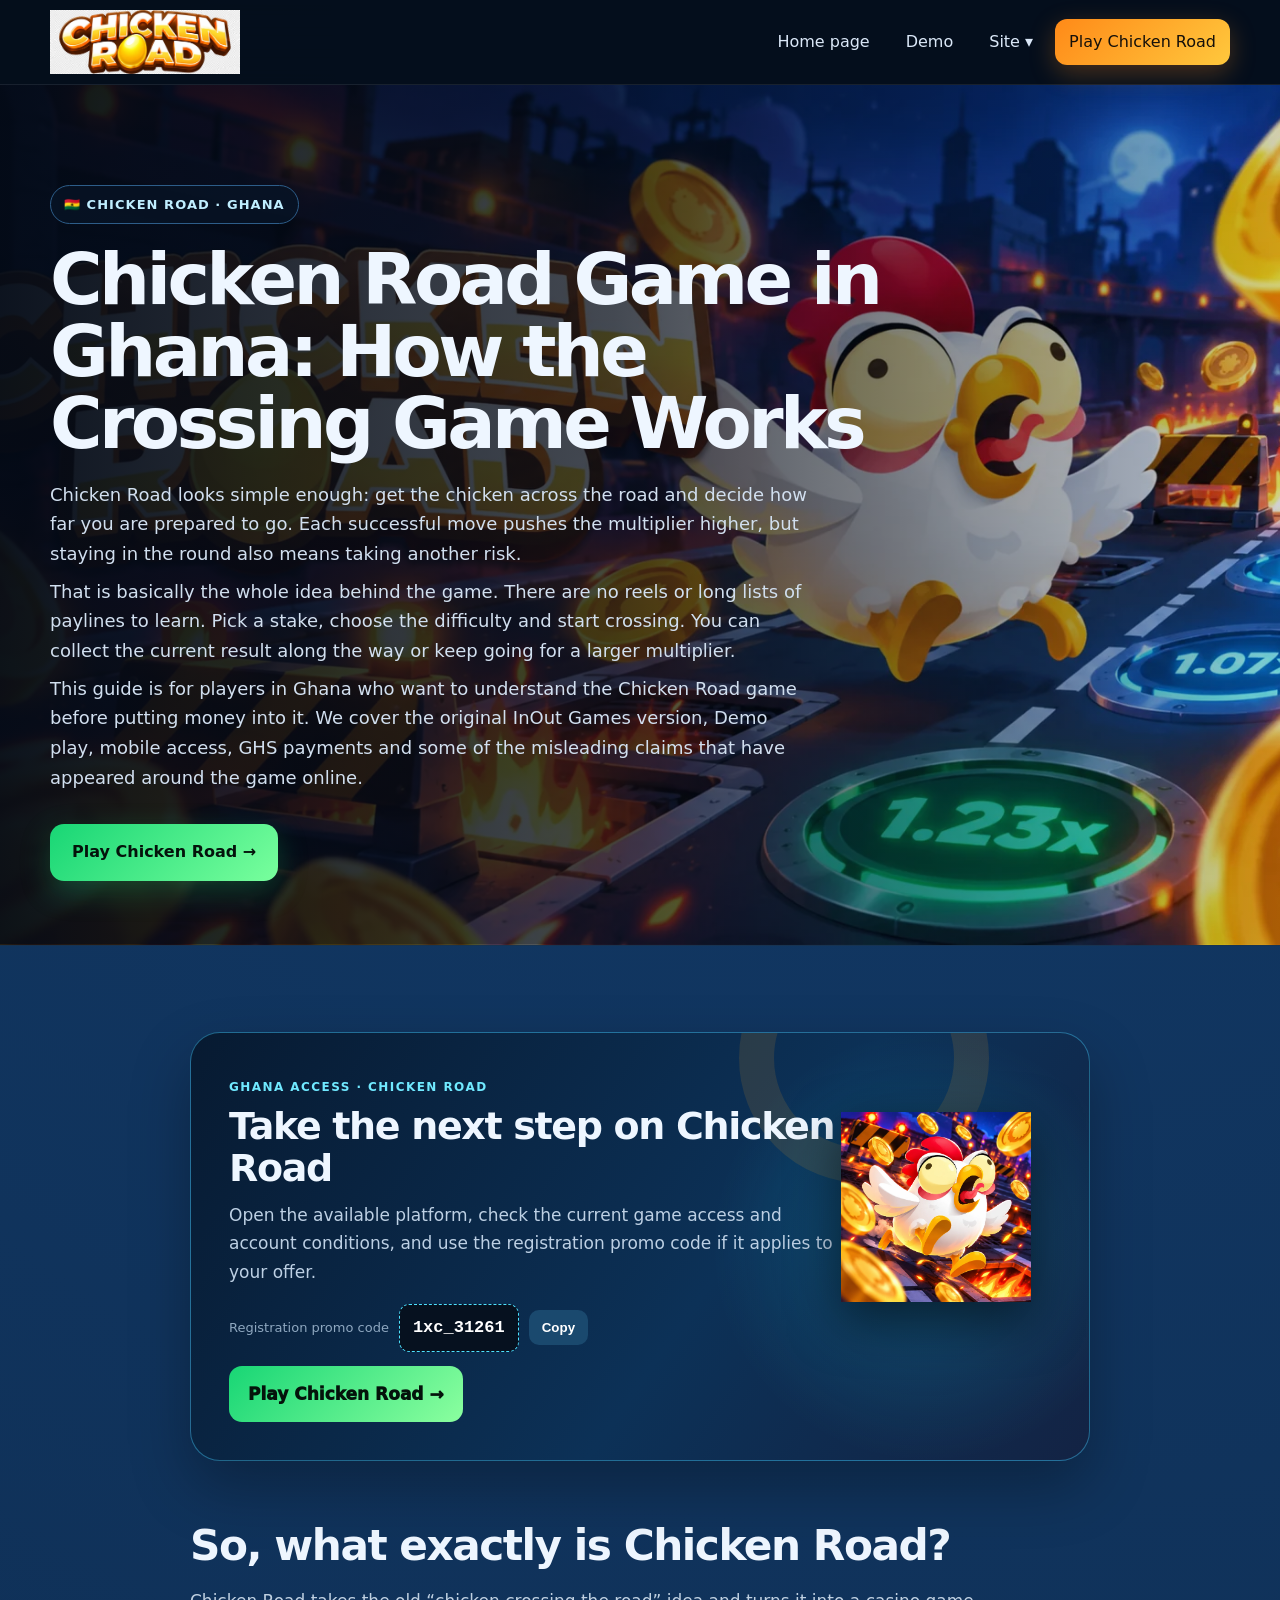
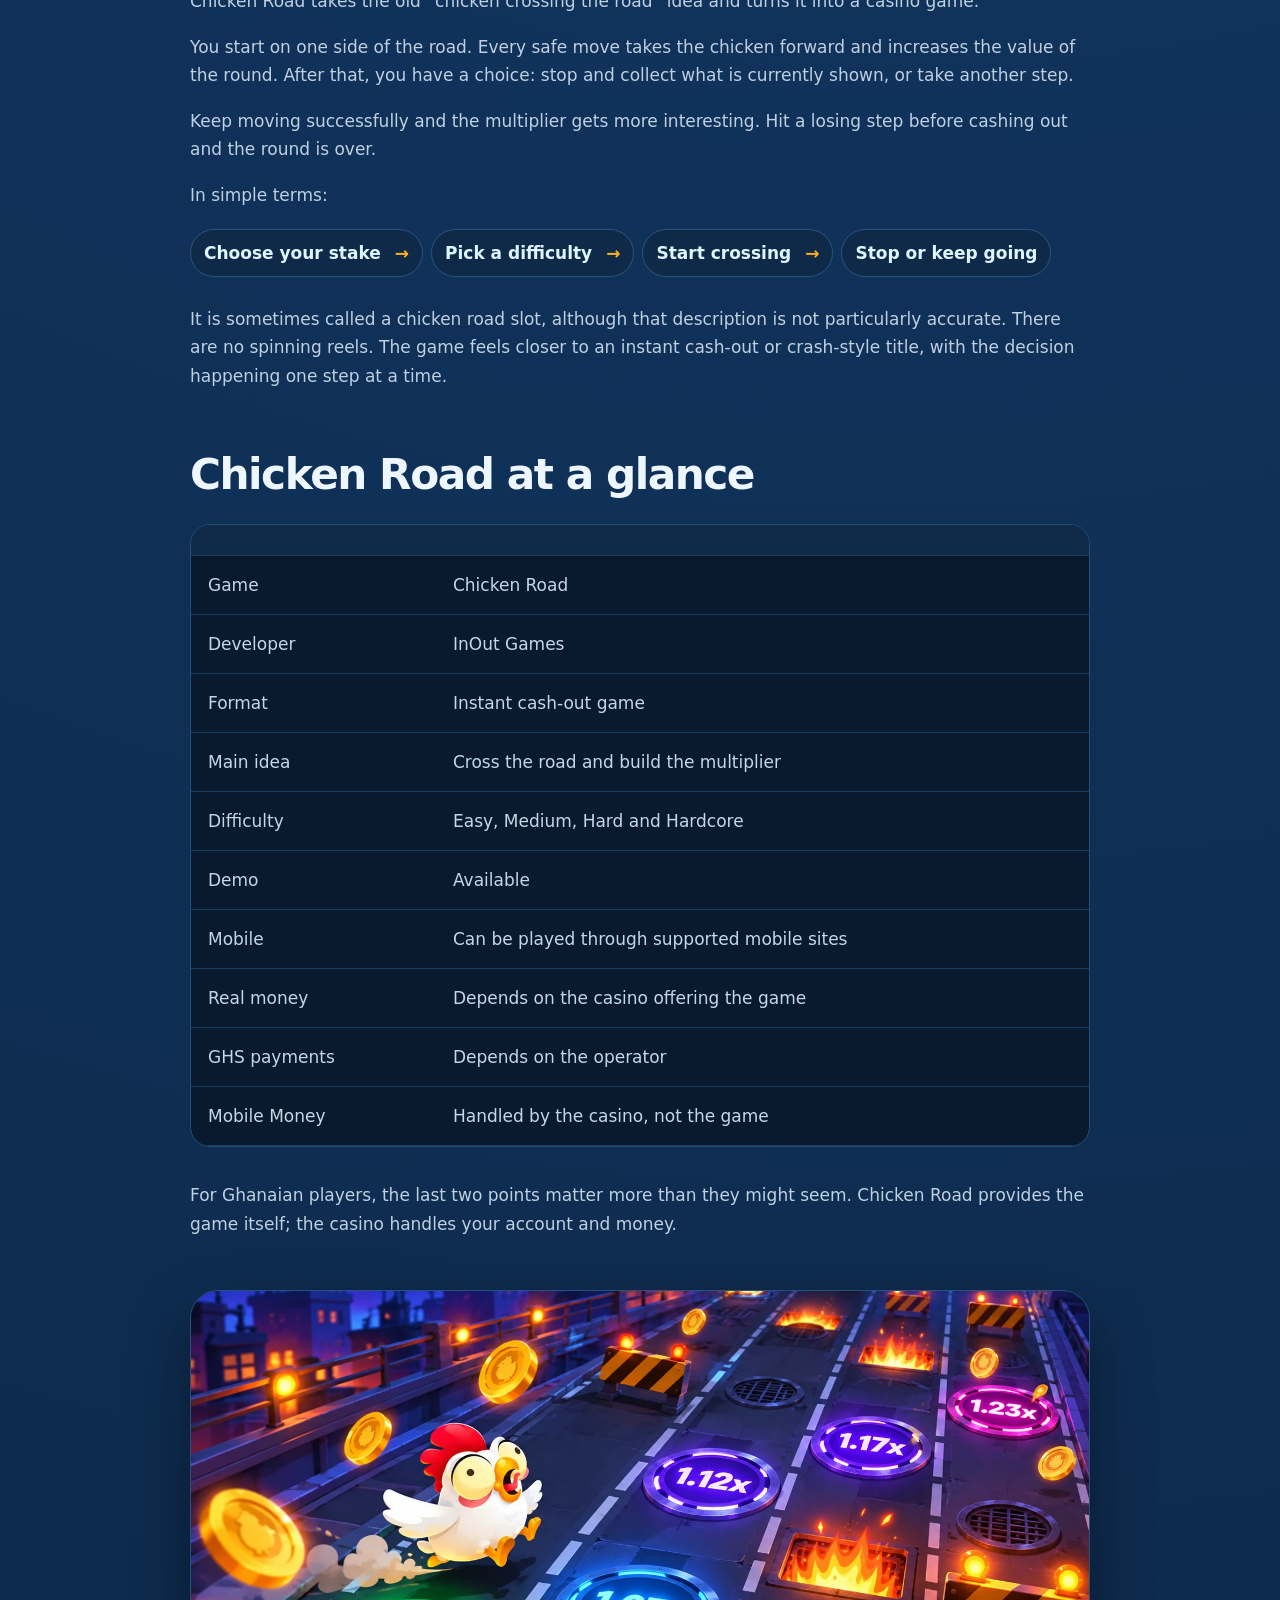
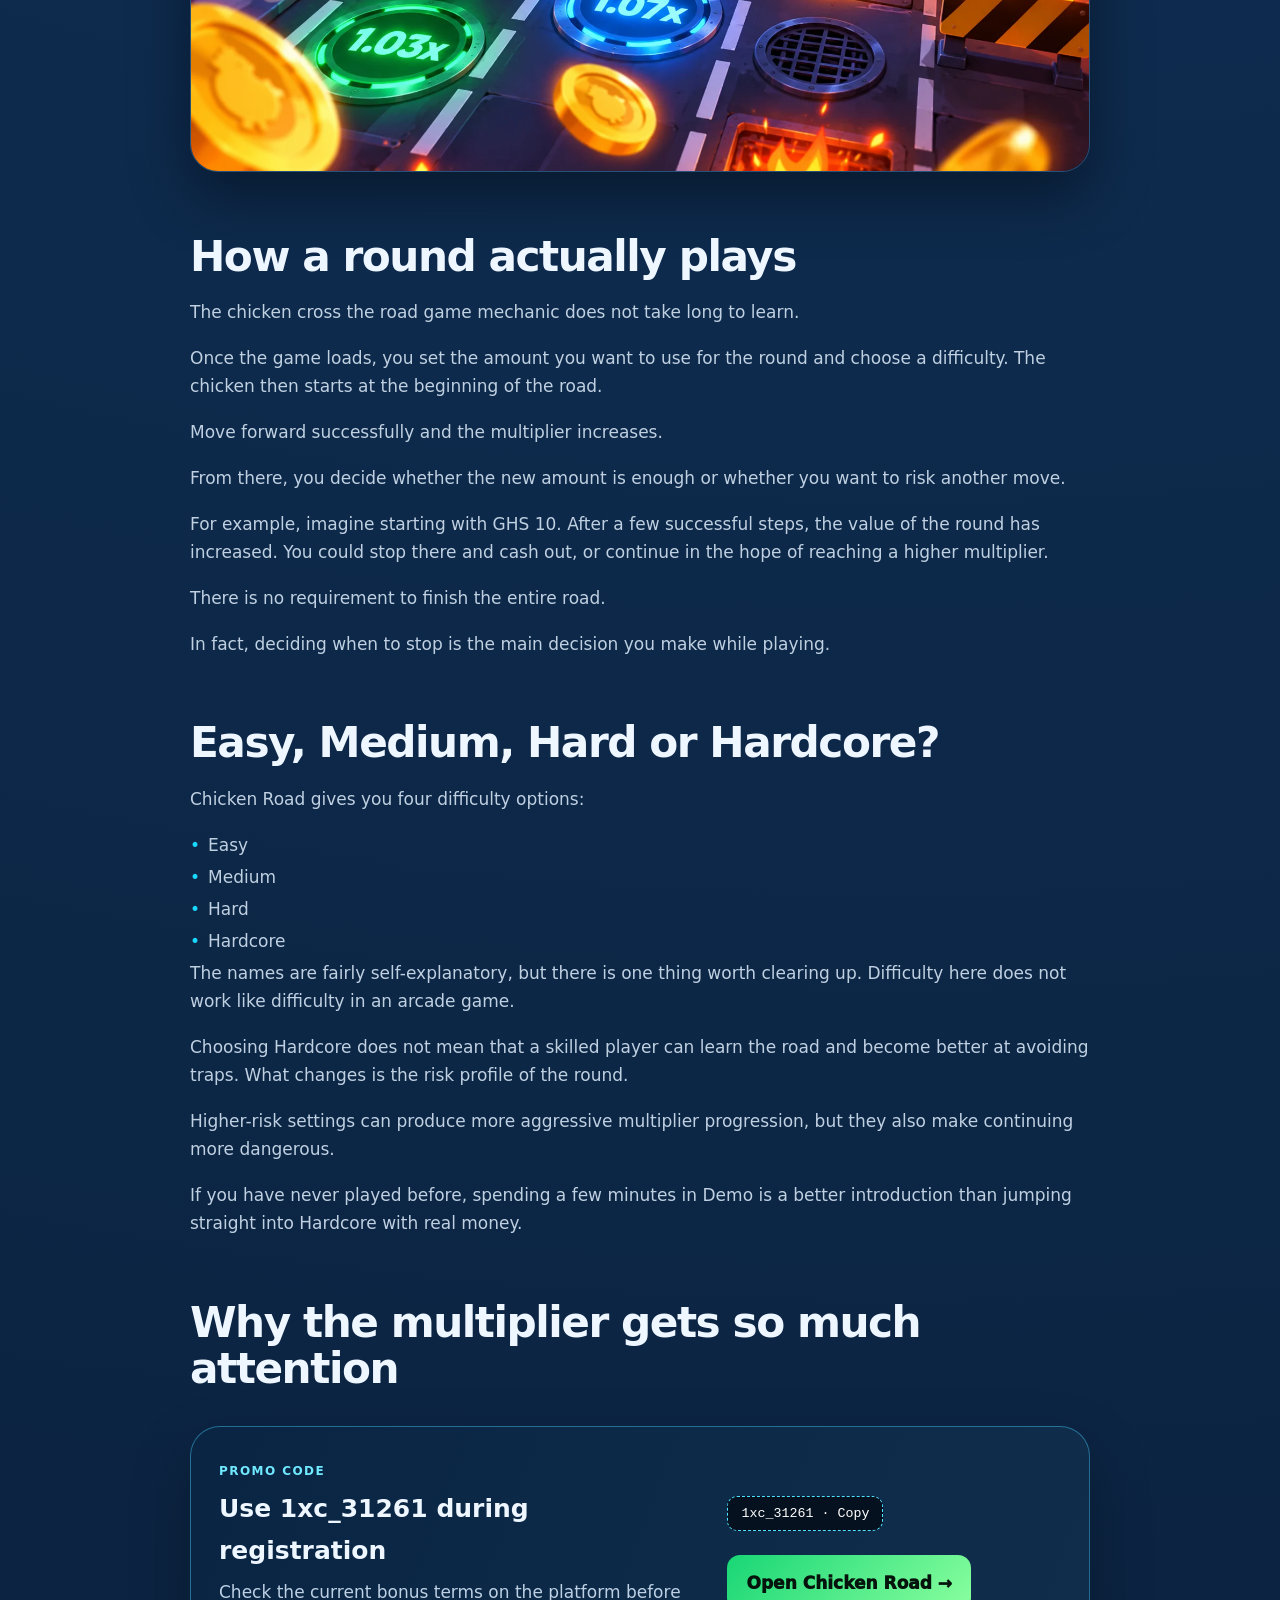
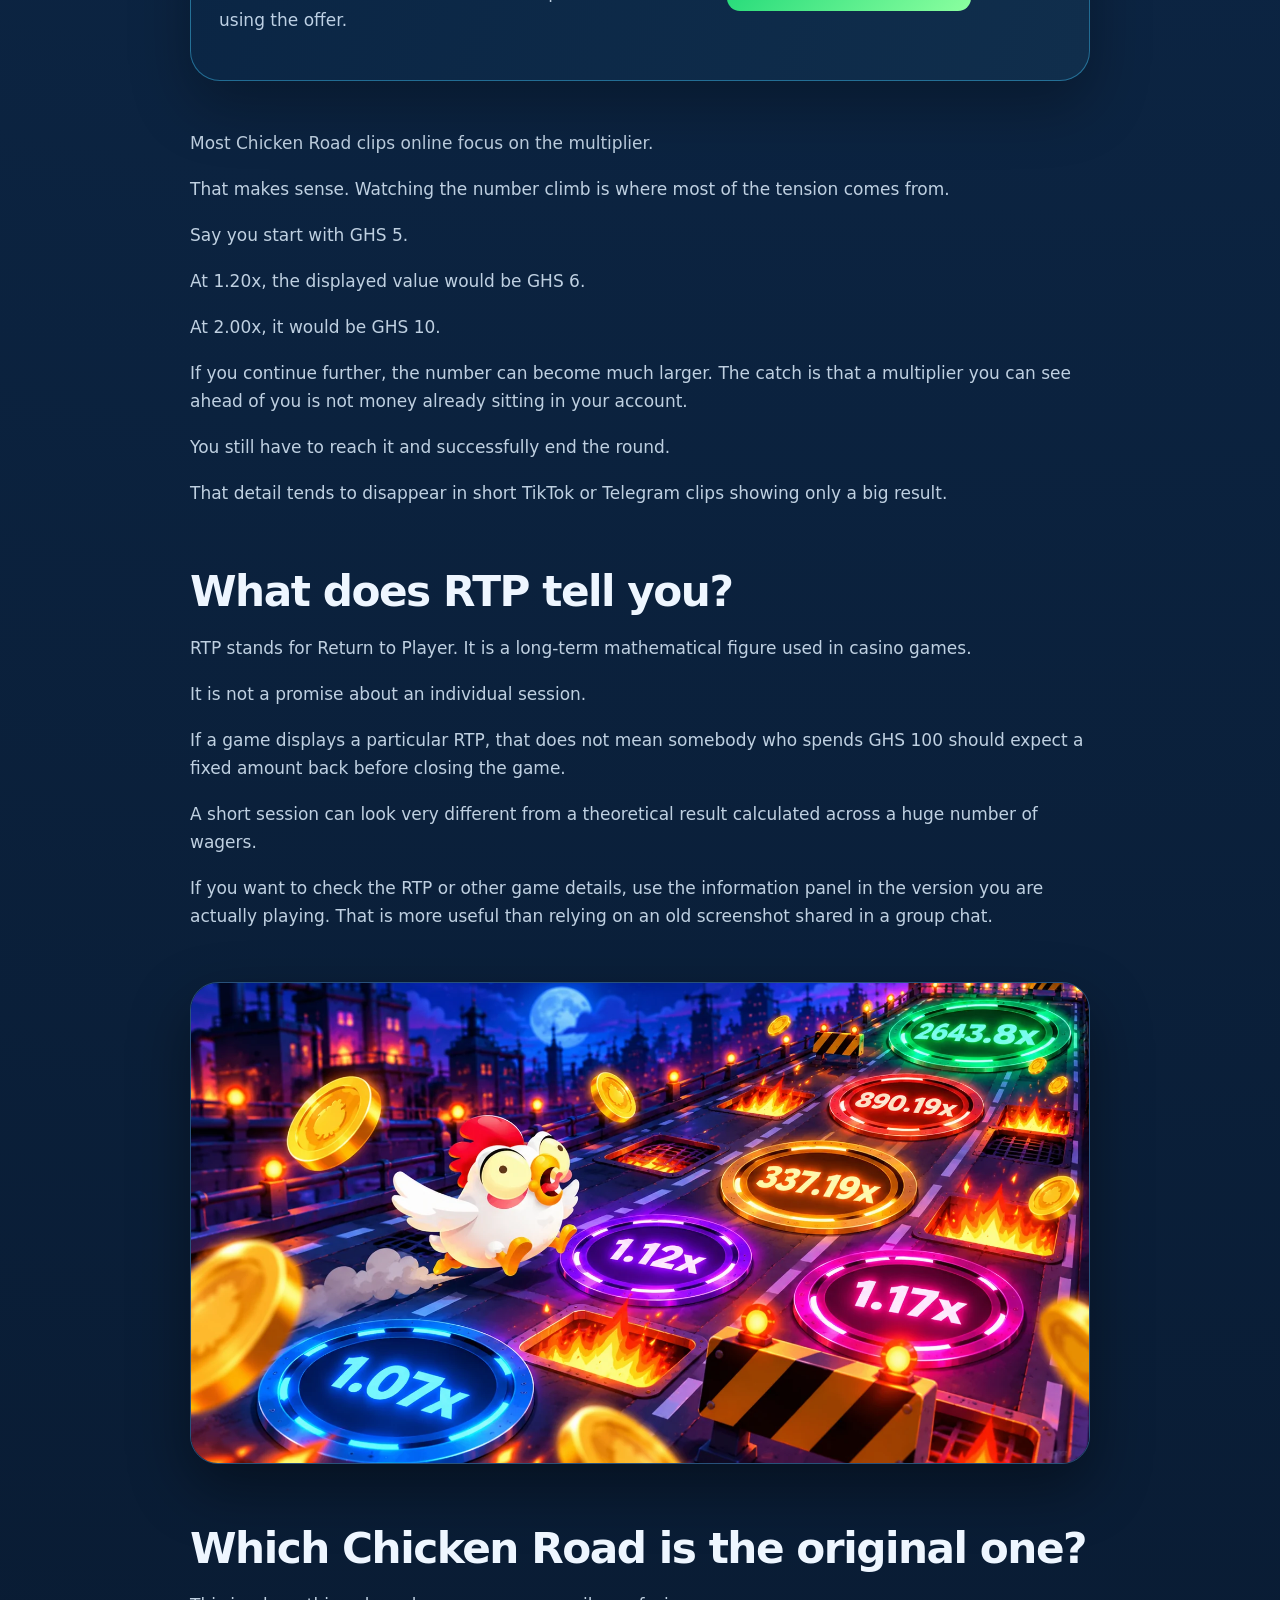
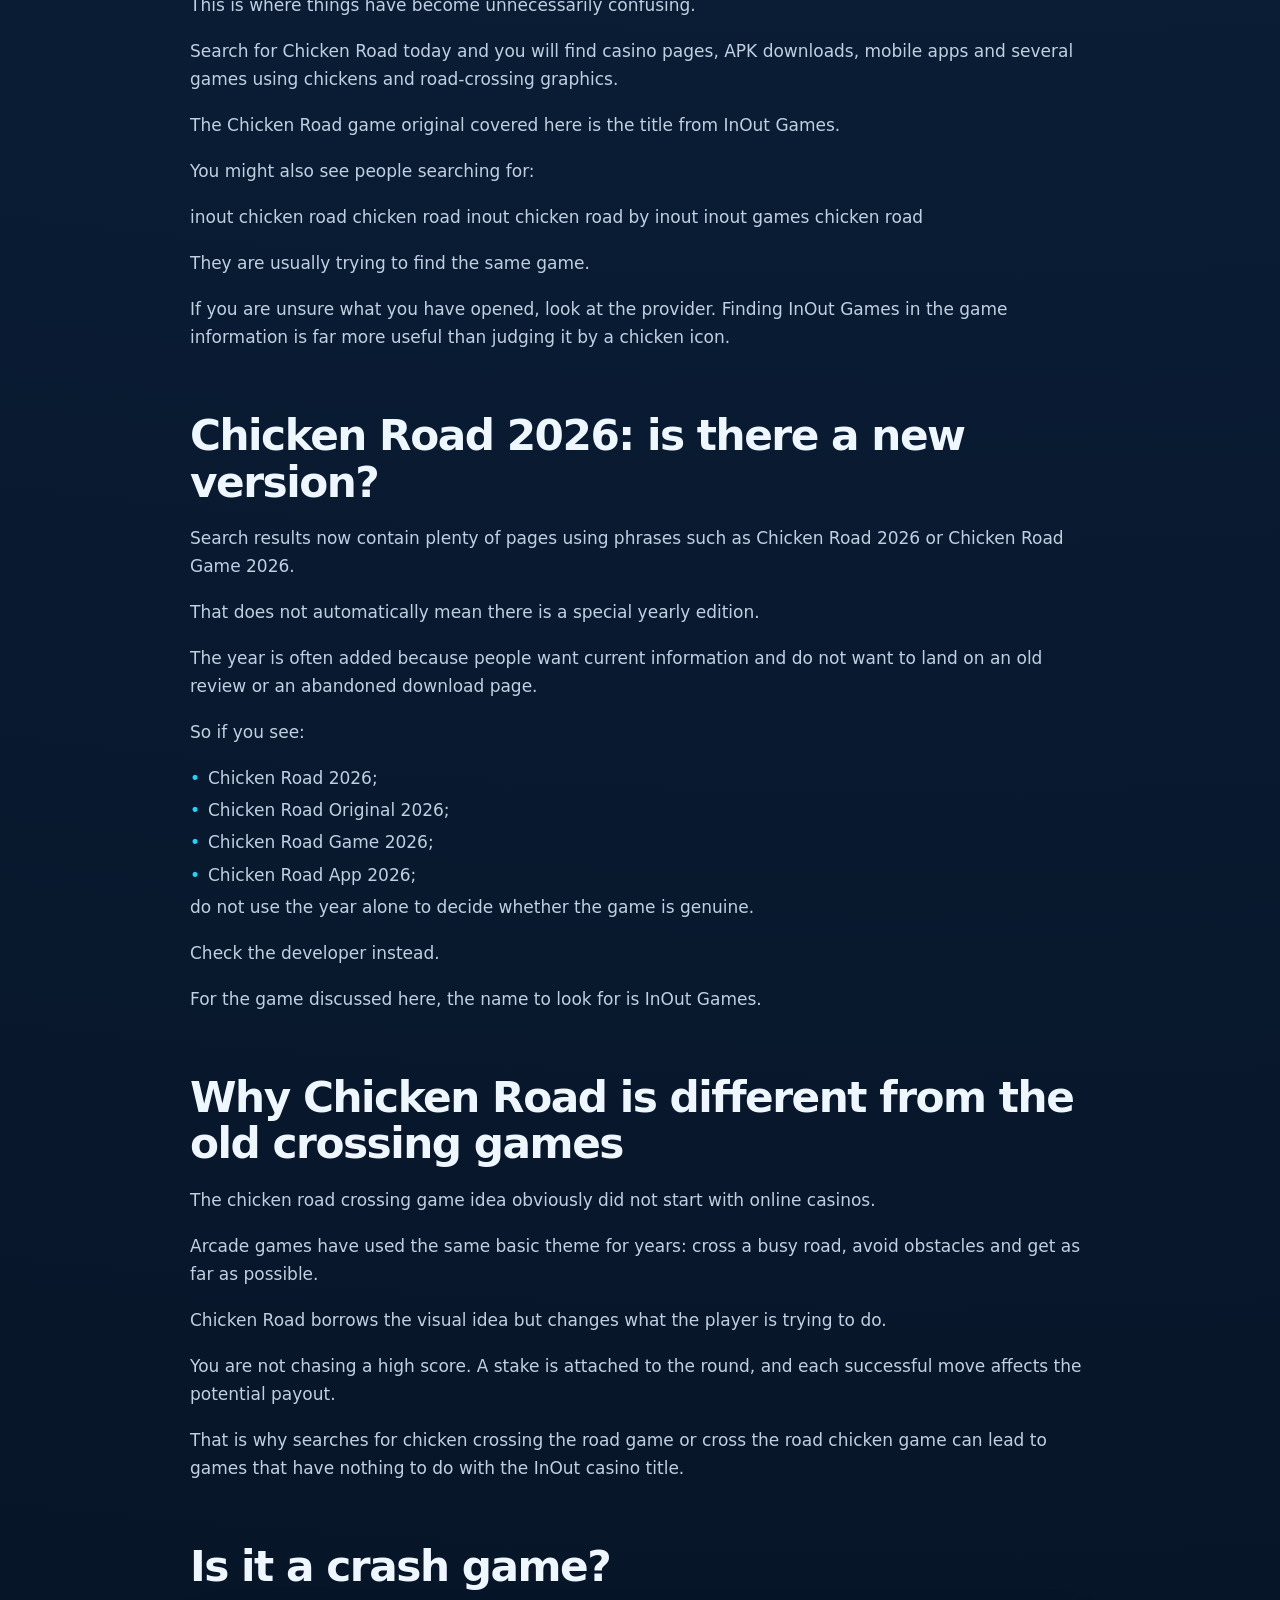
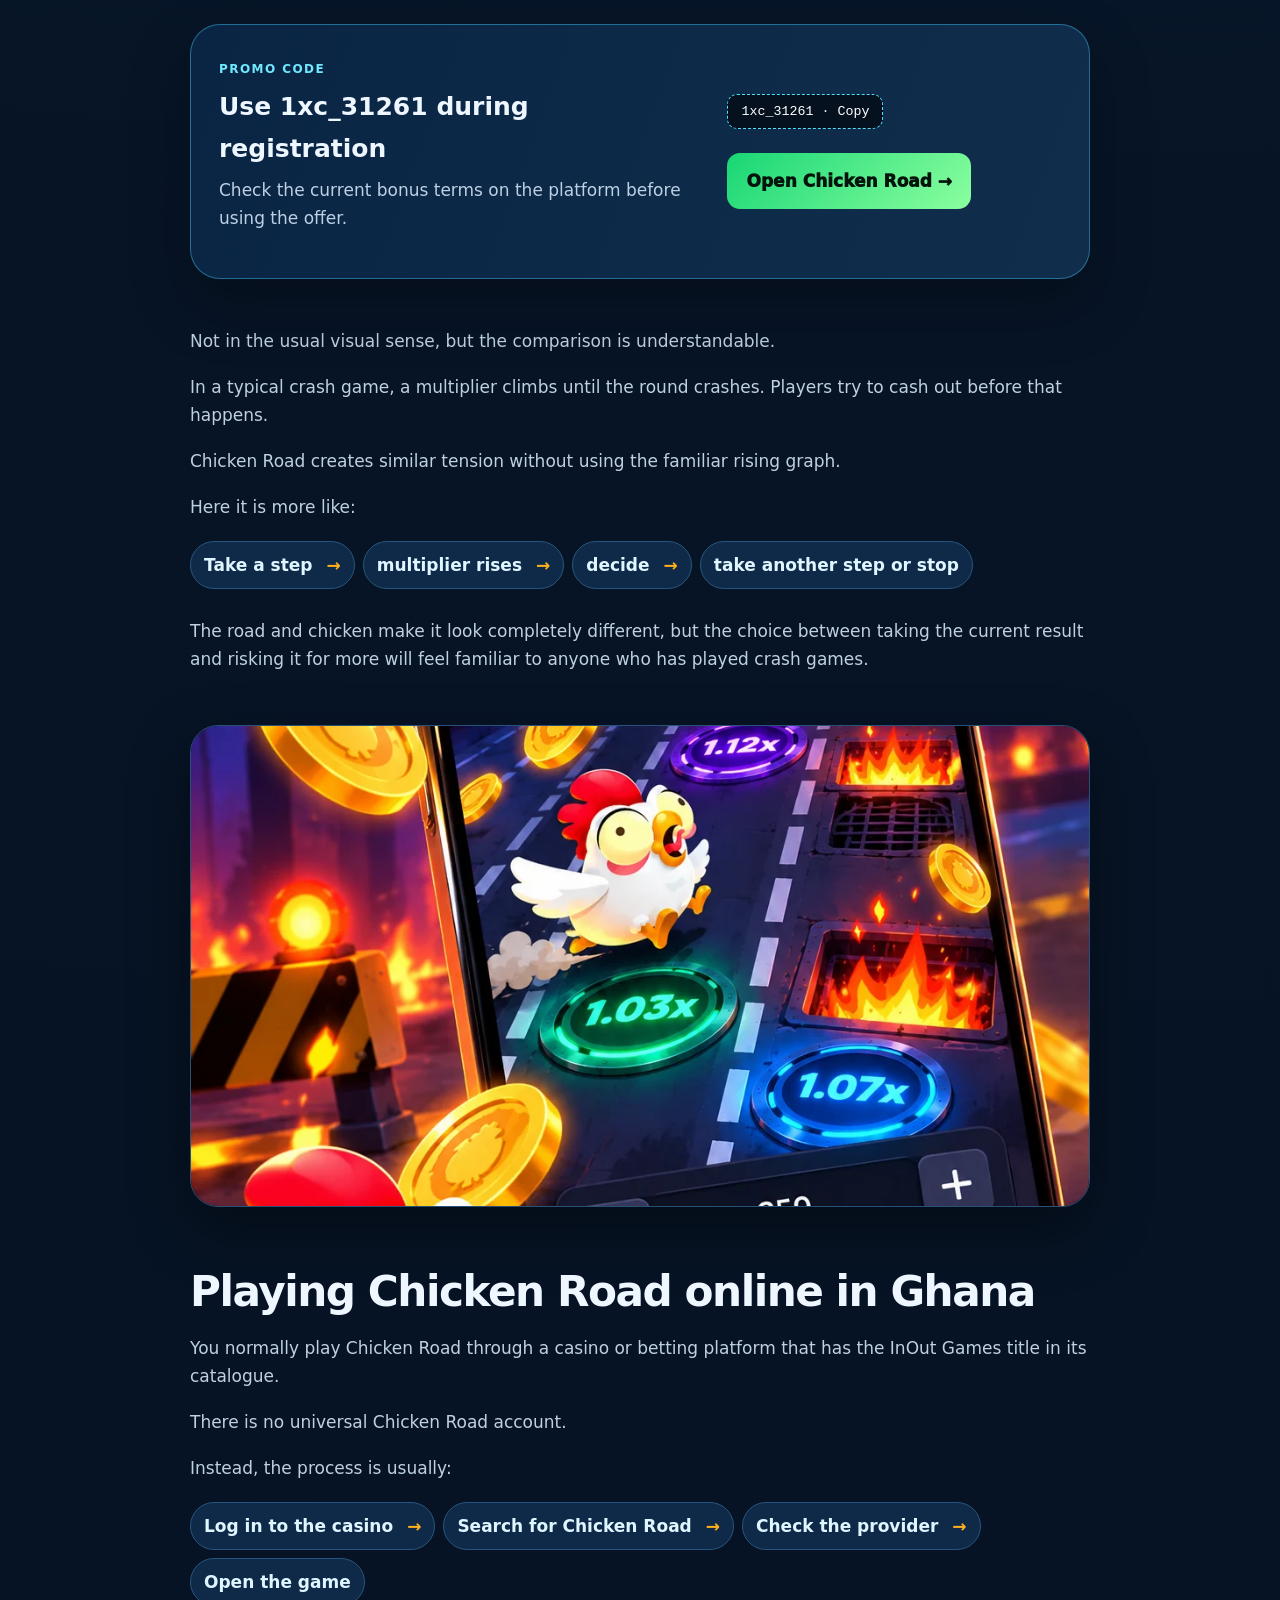
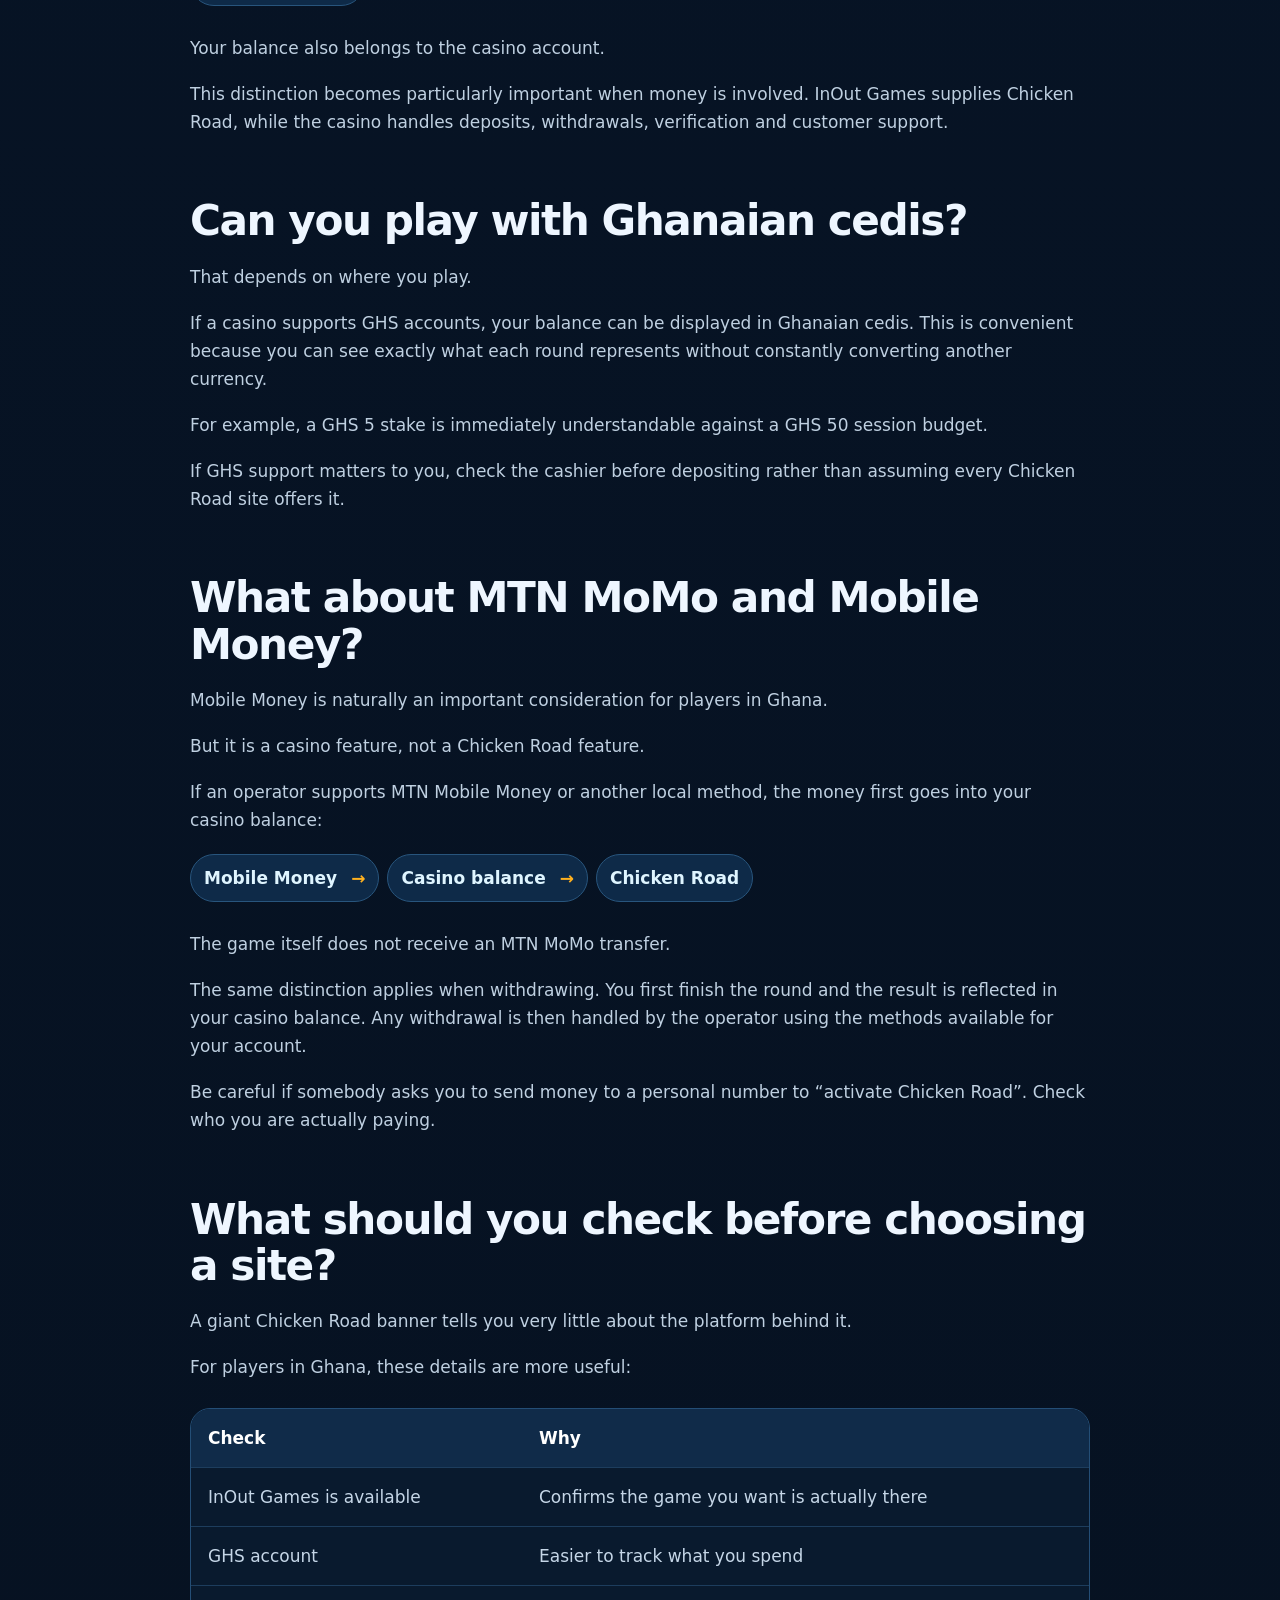
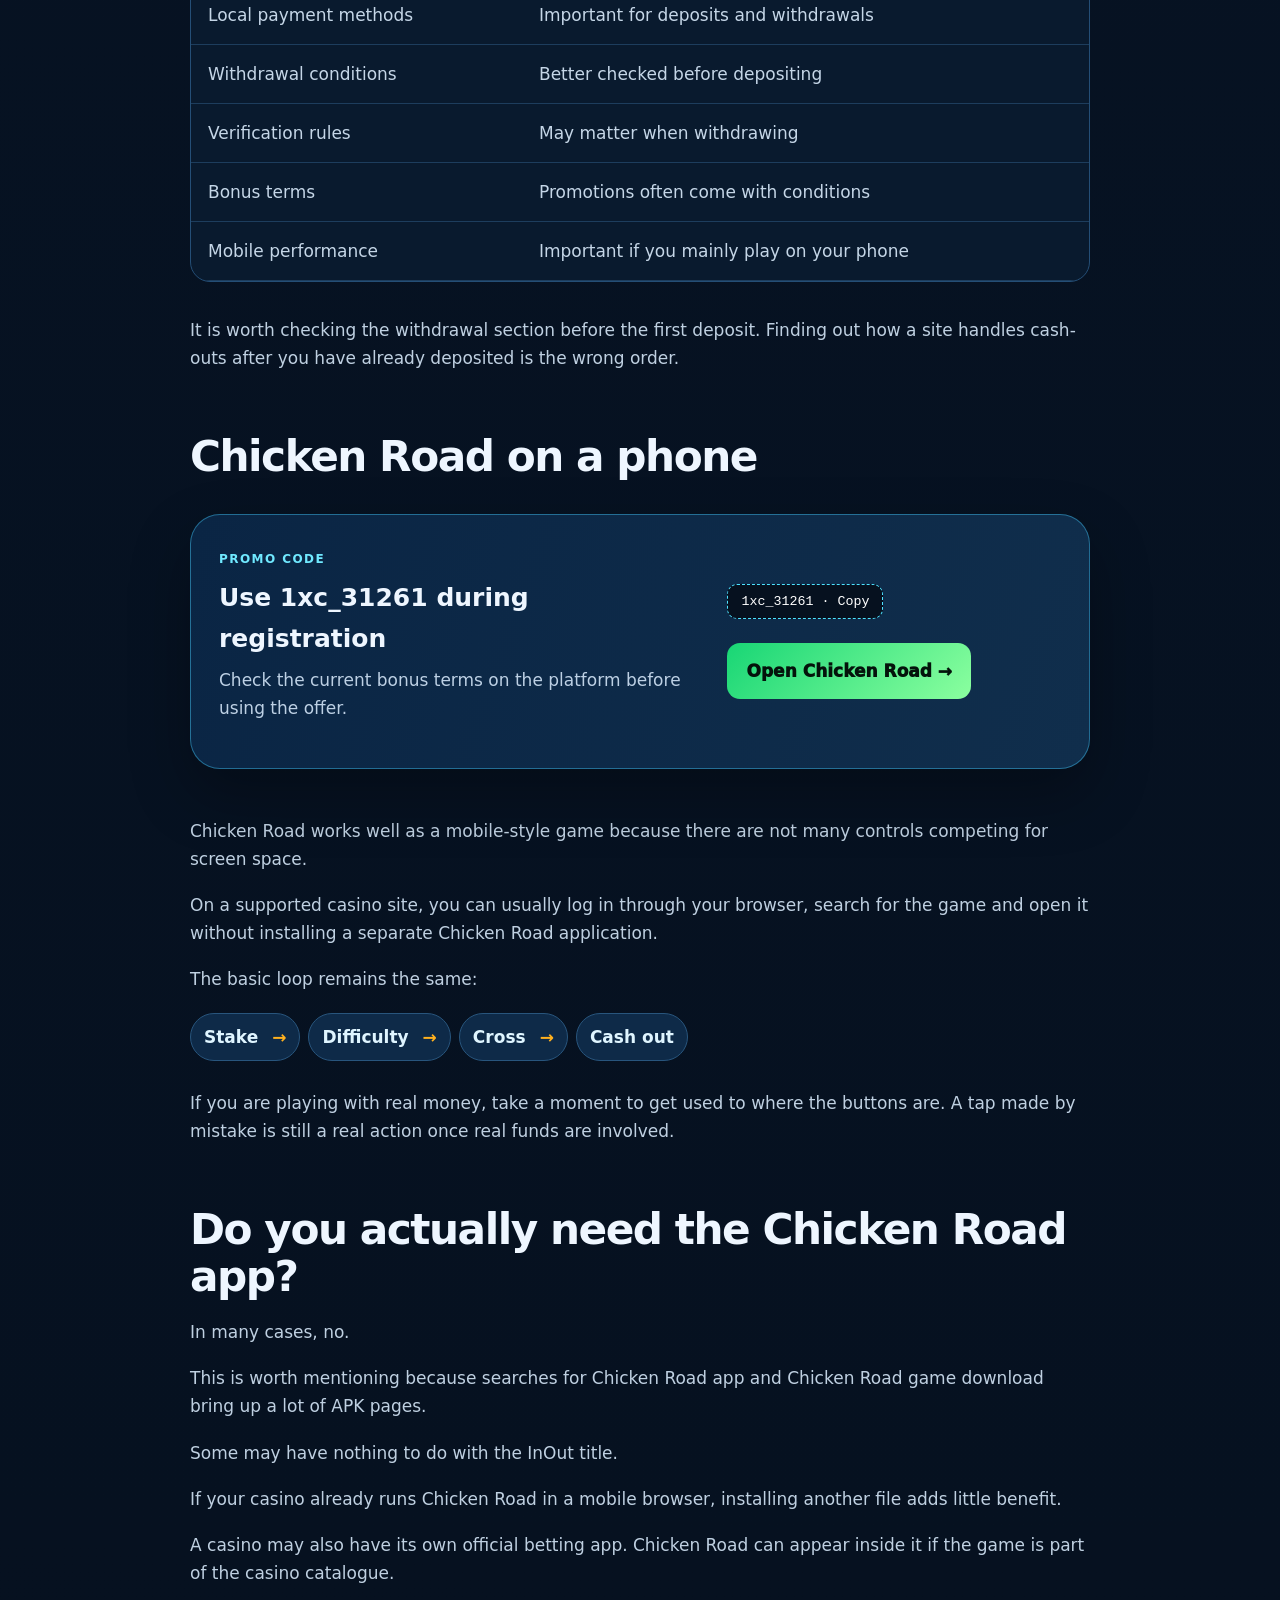
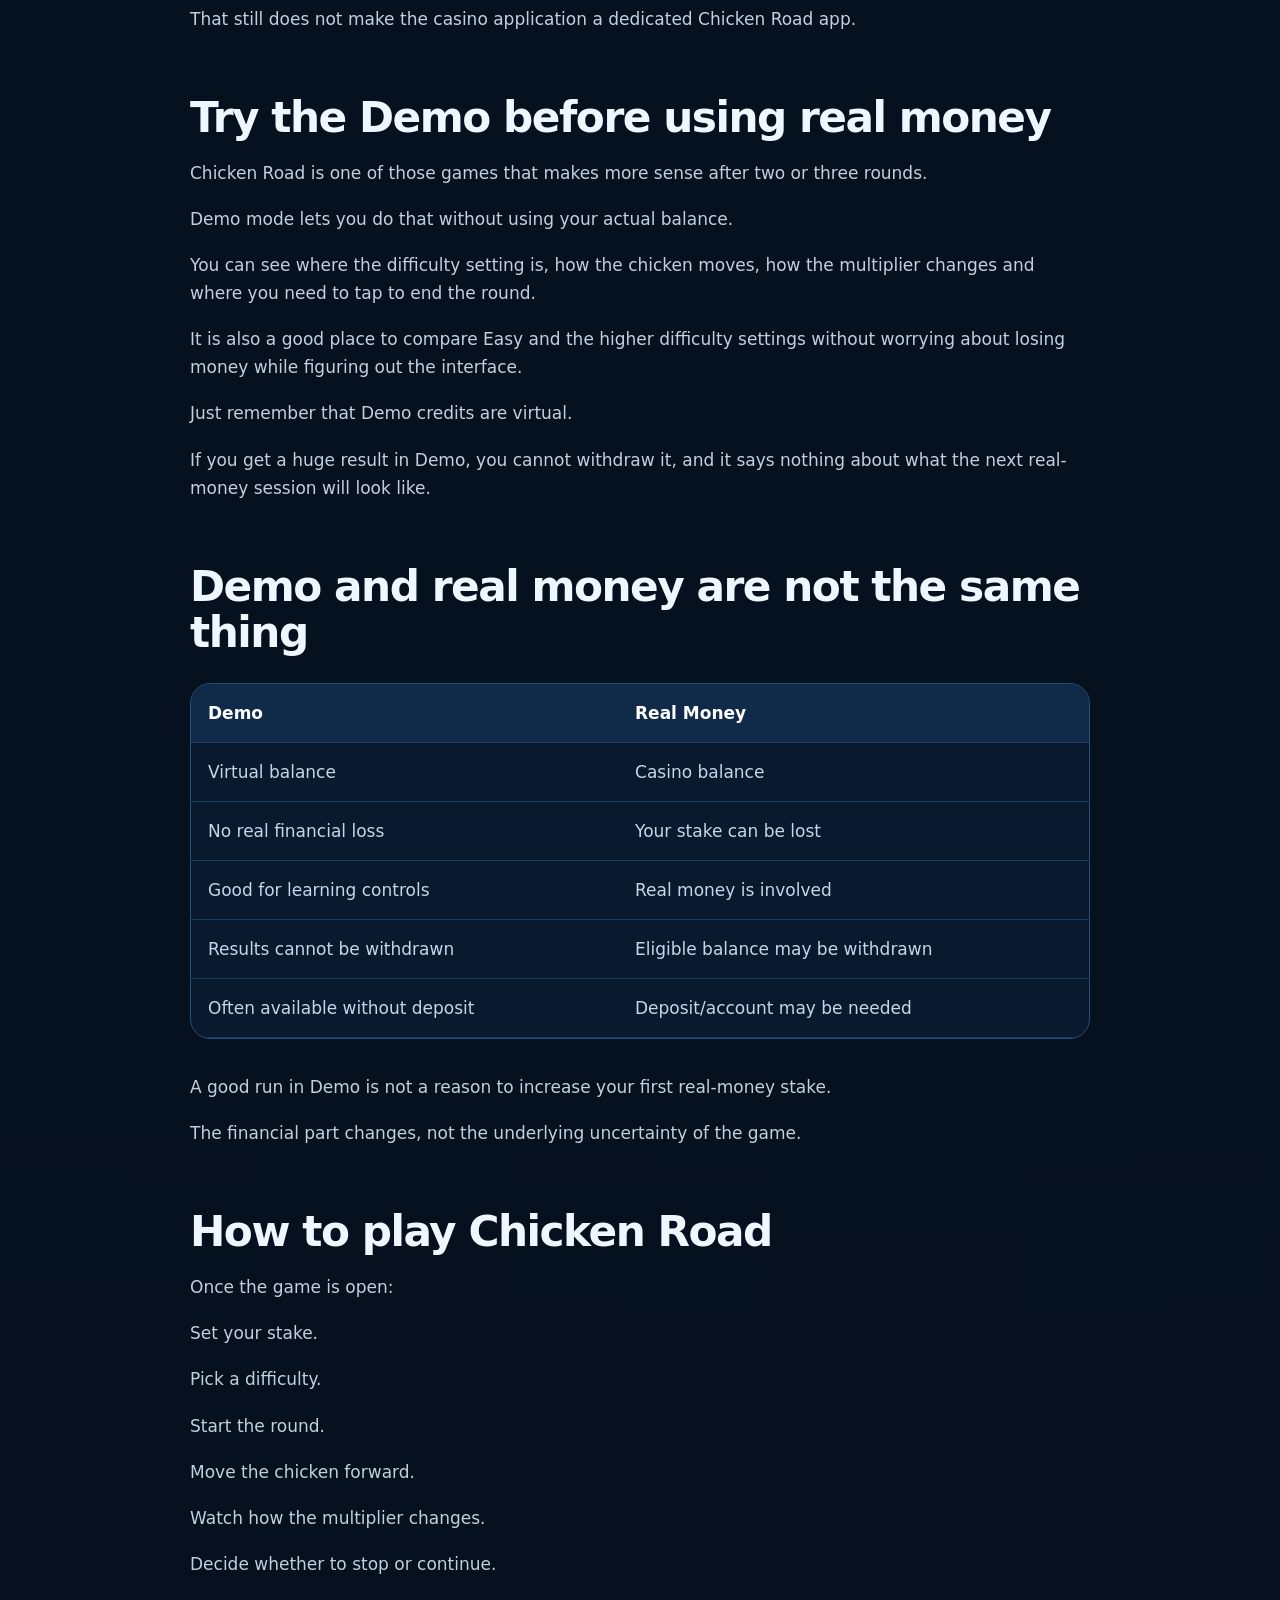
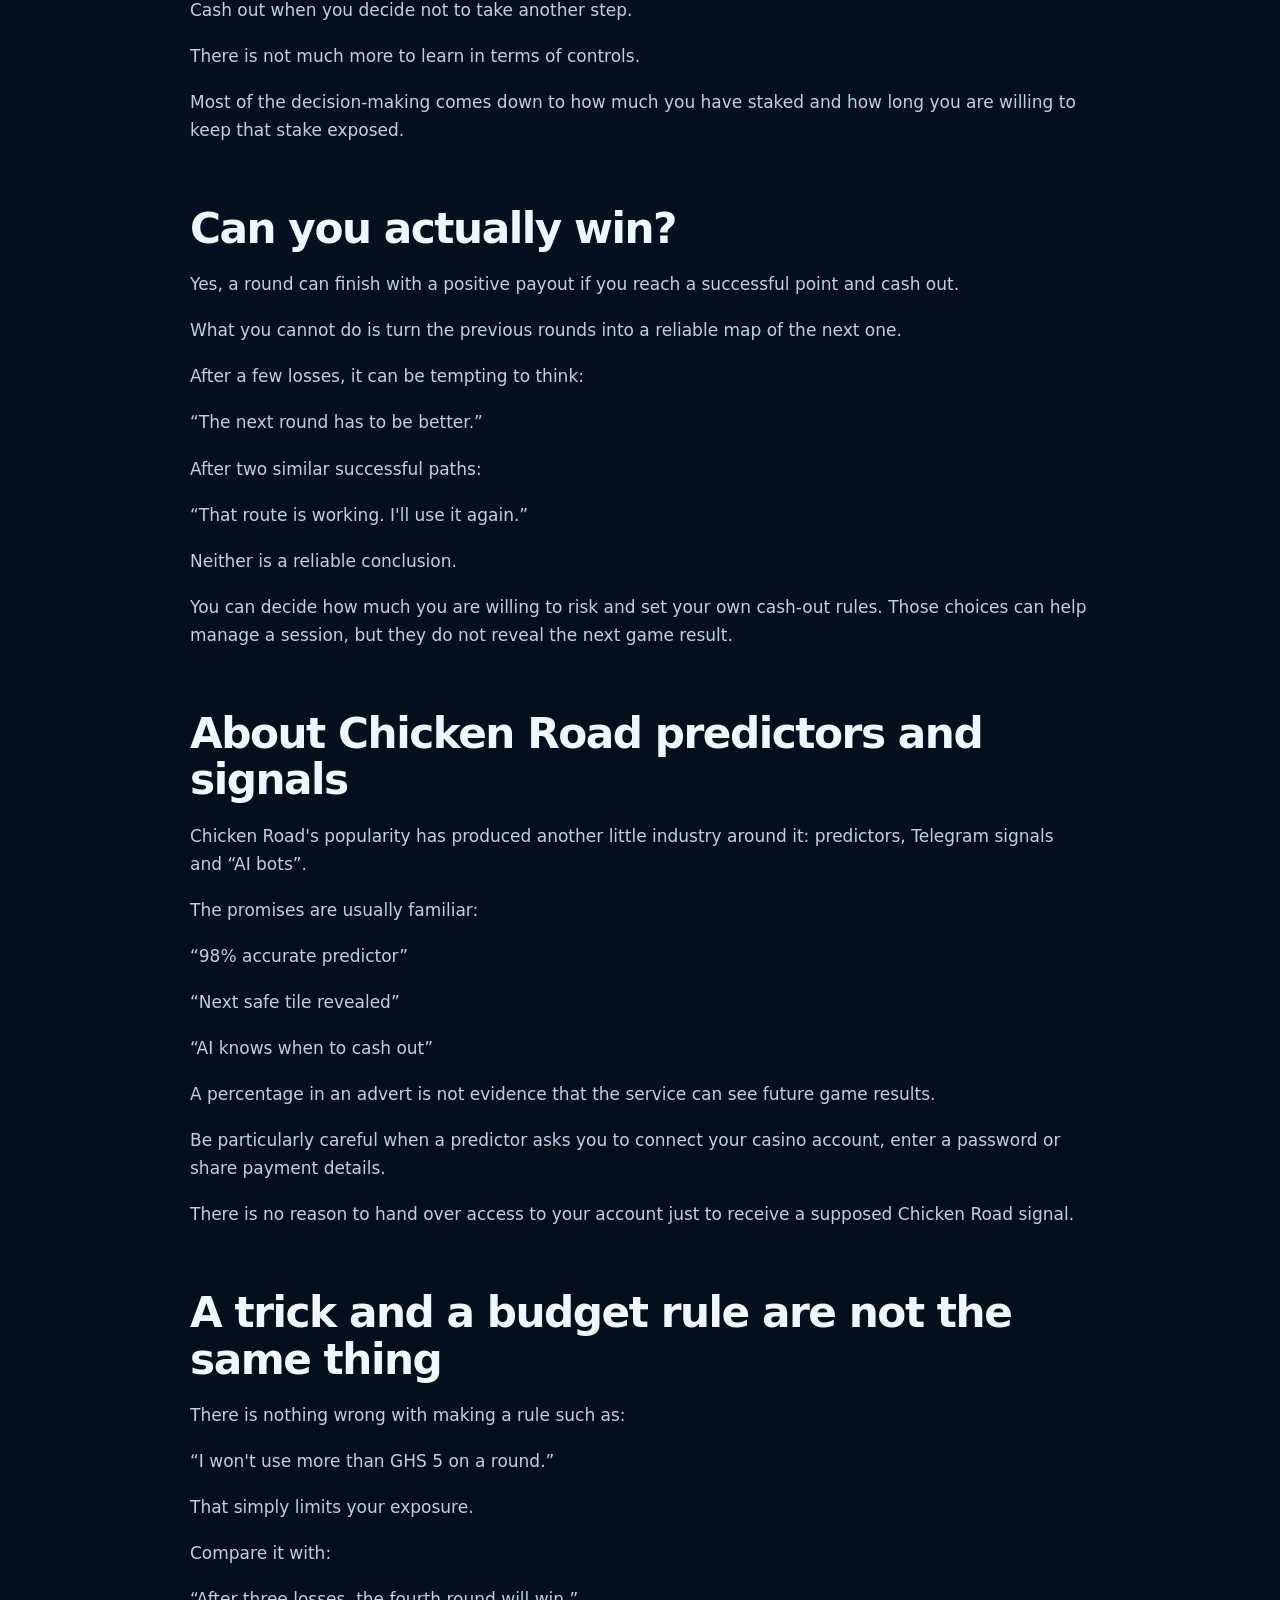
==== commit f1e98bb2: "Update2" ====
--- a/index.html
+++ b/index.html
@@ -1,9 +1,10 @@
-<!doctype html><html lang="en-GH"><head><meta charset="utf-8"><meta name="viewport" content="width=device-width,initial-scale=1"><meta name="google-site-verification" content="nFR4UAhQhfF3JEUqetZrmdI6Ak3MQ-NBLoJH2c6ciEM"><title>Chicken Road Game Ghana 2026 – How It Works &amp; Where to Play</title><meta name="description" content="A practical guide to Chicken Road in Ghana. See how the InOut game works, learn the crossing mechanic, try Demo play and understand real-money access."><link rel="icon" href="/assets/favicon.ico"><link rel="stylesheet" href="/assets/style-v2.css"></head><body>
-<header class="top"><div class="wrap nav"><a class="brand" href="/"><img src="/assets/logo.webp" alt="Chicken Road"></a><nav class="links"><a href="/">Home page</a><a href="/chicken-road-demo/">Demo</a><div class="menu"><button class="menu-btn">Site ▾</button><div class="drop"><a href="/responsible-play/">Responsible Play</a><a href="/privacy-policy/">Privacy Policy</a><a href="/terms/">Terms</a><a href="/disclaimer/">Disclaimer</a><a href="/contact/">Contact</a></div></div><a class="play" href="/info/">Play Chicken Road</a></nav></div></header>
+<!DOCTYPE html>
+<html lang="en-GH"><head><meta charset="utf-8"/><meta content="width=device-width,initial-scale=1" name="viewport"/><meta content="nFR4UAhQhfF3JEUqetZrmdI6Ak3MQ-NBLoJH2c6ciEM" name="google-site-verification"/><title>Chicken Road Game Ghana 2026 – How It Works &amp; Where to Play</title><meta content="A practical guide to Chicken Road in Ghana. See how the InOut game works, learn the crossing mechanic, try Demo play and understand real-money access." name="description"/><link href="/assets/favicon.ico" rel="icon"/><link href="/assets/style-v3.css" rel="stylesheet"/></head><body>
+<header class="top"><div class="wrap nav"><a class="brand" href="/"><img alt="Chicken Road" src="/assets/logo.webp"/></a><nav class="links"><a href="/">Home page</a><a href="/chicken-road-demo/">Demo</a><div class="menu"><button class="menu-btn">Site ▾</button><div class="drop"><a href="/responsible-play/">Responsible Play</a><a href="/privacy-policy/">Privacy Policy</a><a href="/terms/">Terms</a><a href="/disclaimer/">Disclaimer</a><a href="/contact/">Contact</a></div></div><a class="play" href="/info/">Play Chicken Road</a></nav></div></header>
 <main><section class="article-hero"><div class="article-hero-bg" style="background-image:linear-gradient(90deg,rgba(3,10,22,.96),rgba(3,10,22,.74) 48%,rgba(3,10,22,.18)),url('/assets/hero.webp')"></div><div class="wrap article-hero-inner"><span class="eyebrow">🇬🇭 CHICKEN ROAD · GHANA</span><h1>Chicken Road Game in Ghana: How the Crossing Game Works</h1><div class="hero-text"><p>Chicken Road looks simple enough: get the chicken across the road and decide how far you are prepared to go. Each successful move pushes the multiplier higher, but staying in the round also means taking another risk.</p><p>That is basically the whole idea behind the game. There are no reels or long lists of paylines to learn. Pick a stake, choose the difficulty and start crossing. You can collect the current result along the way or keep going for a larger multiplier.</p><p>This guide is for players in Ghana who want to understand the Chicken Road game before putting money into it. We cover the original InOut Games version, Demo play, mobile access, GHS payments and some of the misleading claims that have appeared around the game online.</p></div><a class="btn primary hero-ref" href="/info/">Play Chicken Road →</a></div></section>
-<div class="article-shell wrap"><article class="article"><aside class="promo promo-main"><div class="promo-copy"><span class="promo-kicker">GHANA ACCESS · CHICKEN ROAD</span><h2>Take the next step on Chicken Road</h2><p>Open the available platform, check the current game access and account conditions, and use the registration promo code if it applies to your offer.</p><div class="promo-code"><span>Registration promo code</span><strong>1xc_31261</strong><button type="button" data-copy="1xc_31261">Copy</button></div></div><div class="promo-art"><img src="/assets/chicken.webp" alt="Chicken Road character" loading="lazy"></div><a class="promo-btn" href="/info/">Play Chicken Road <span>→</span></a></aside><h2>So, what exactly is Chicken Road?</h2><p>Chicken Road takes the old “chicken crossing the road” idea and turns it into a casino game.</p><p>You start on one side of the road. Every safe move takes the chicken forward and increases the value of the round. After that, you have a choice: stop and collect what is currently shown, or take another step.</p><p>Keep moving successfully and the multiplier gets more interesting. Hit a losing step before cashing out and the round is over.</p><p>In simple terms:</p><div class="flow"><span>Choose your stake</span><span>Pick a difficulty</span><span>Start crossing</span><span>Stop or keep going</span></div><p>It is sometimes called a chicken road slot, although that description is not particularly accurate. There are no spinning reels. The game feels closer to an instant cash-out or crash-style title, with the decision happening one step at a time.</p><h2>Chicken Road at a glance</h2><div class="table-wrap"><table><tr><th></th><th></th></tr><tr><td>Game</td><td>Chicken Road</td></tr><tr><td>Developer</td><td>InOut Games</td></tr><tr><td>Format</td><td>Instant cash-out game</td></tr><tr><td>Main idea</td><td>Cross the road and build the multiplier</td></tr><tr><td>Difficulty</td><td>Easy, Medium, Hard and Hardcore</td></tr><tr><td>Demo</td><td>Available</td></tr><tr><td>Mobile</td><td>Can be played through supported mobile sites</td></tr><tr><td>Real money</td><td>Depends on the casino offering the game</td></tr><tr><td>GHS payments</td><td>Depends on the operator</td></tr><tr><td>Mobile Money</td><td>Handled by the casino, not the game</td></tr></table></div><p>For Ghanaian players, the last two points matter more than they might seem. Chicken Road provides the game itself; the casino handles your account and money.</p><figure class="content-image"><img src="/assets/gameplay.webp" alt="Chicken Road gameplay" loading="lazy"></figure><h2>How a round actually plays</h2><p>The chicken cross the road game mechanic does not take long to learn.</p><p>Once the game loads, you set the amount you want to use for the round and choose a difficulty. The chicken then starts at the beginning of the road.</p><p>Move forward successfully and the multiplier increases.</p><p>From there, you decide whether the new amount is enough or whether you want to risk another move.</p><p>For example, imagine starting with GHS 10. After a few successful steps, the value of the round has increased. You could stop there and cash out, or continue in the hope of reaching a higher multiplier.</p><p>There is no requirement to finish the entire road.</p><p>In fact, deciding when to stop is the main decision you make while playing.</p><h2>Easy, Medium, Hard or Hardcore?</h2><p>Chicken Road gives you four difficulty options:</p><p class="short-line">Easy</p><p class="short-line">Medium</p><p class="short-line">Hard</p><p class="short-line">Hardcore</p><p>The names are fairly self-explanatory, but there is one thing worth clearing up. Difficulty here does not work like difficulty in an arcade game.</p><p>Choosing Hardcore does not mean that a skilled player can learn the road and become better at avoiding traps. What changes is the risk profile of the round.</p><p>Higher-risk settings can produce more aggressive multiplier progression, but they also make continuing more dangerous.</p><p>If you have never played before, spending a few minutes in Demo is a better introduction than jumping straight into Hardcore with real money.</p><h2>Why the multiplier gets so much attention</h2><aside class="promo promo-slim"><div><span class="promo-kicker">PROMO CODE</span><h3>Use <strong>1xc_31261</strong> during registration</h3><p>Check the current bonus terms on the platform before using the offer.</p></div><div class="promo-side"><button class="copy-chip" type="button" data-copy="1xc_31261">1xc_31261 · Copy</button><a class="promo-btn" href="/info/">Open Chicken Road →</a></div></aside><p>Most Chicken Road clips online focus on the multiplier.</p><p>That makes sense. Watching the number climb is where most of the tension comes from.</p><p>Say you start with GHS 5.</p><p>At 1.20x, the displayed value would be GHS 6.</p><p>At 2.00x, it would be GHS 10.</p><p>If you continue further, the number can become much larger. The catch is that a multiplier you can see ahead of you is not money already sitting in your account.</p><p>You still have to reach it and successfully end the round.</p><p>That detail tends to disappear in short TikTok or Telegram clips showing only a big result.</p><h2>What does RTP tell you?</h2><p>RTP stands for Return to Player. It is a long-term mathematical figure used in casino games.</p><p>It is not a promise about an individual session.</p><p>If a game displays a particular RTP, that does not mean somebody who spends GHS 100 should expect a fixed amount back before closing the game.</p><p>A short session can look very different from a theoretical result calculated across a huge number of wagers.</p><p>If you want to check the RTP or other game details, use the information panel in the version you are actually playing. That is more useful than relying on an old screenshot shared in a group chat.</p><figure class="content-image"><img src="/assets/high-multiplier.webp" alt="Chicken Road multipliers" loading="lazy"></figure><h2>Which Chicken Road is the original one?</h2><p>This is where things have become unnecessarily confusing.</p><p>Search for Chicken Road today and you will find casino pages, APK downloads, mobile apps and several games using chickens and road-crossing graphics.</p><p>The Chicken Road game original covered here is the title from InOut Games.</p><p>You might also see people searching for:</p><p>inout chicken road
+<div class="wrap article-shell no-rail"><article class="article"><aside class="promo promo-main"><div class="promo-copy"><span class="promo-kicker">GHANA ACCESS · CHICKEN ROAD</span><h2>Take the next step on Chicken Road</h2><p>Open the available platform, check the current game access and account conditions, and use the registration promo code if it applies to your offer.</p><div class="promo-code"><span>Registration promo code</span><strong>1xc_31261</strong><button data-copy="1xc_31261" type="button">Copy</button></div></div><div class="promo-art"><img alt="Chicken Road character" loading="lazy" src="/assets/chicken.webp"/></div><a class="promo-btn" href="/info/">Play Chicken Road <span>→</span></a></aside><h2>So, what exactly is Chicken Road?</h2><p>Chicken Road takes the old “chicken crossing the road” idea and turns it into a casino game.</p><p>You start on one side of the road. Every safe move takes the chicken forward and increases the value of the round. After that, you have a choice: stop and collect what is currently shown, or take another step.</p><p>Keep moving successfully and the multiplier gets more interesting. Hit a losing step before cashing out and the round is over.</p><p>In simple terms:</p><div class="flow"><span>Choose your stake</span><span>Pick a difficulty</span><span>Start crossing</span><span>Stop or keep going</span></div><p>It is sometimes called a chicken road slot, although that description is not particularly accurate. There are no spinning reels. The game feels closer to an instant cash-out or crash-style title, with the decision happening one step at a time.</p><h2>Chicken Road at a glance</h2><div class="table-wrap"><table><tr><th></th><th></th></tr><tr><td>Game</td><td>Chicken Road</td></tr><tr><td>Developer</td><td>InOut Games</td></tr><tr><td>Format</td><td>Instant cash-out game</td></tr><tr><td>Main idea</td><td>Cross the road and build the multiplier</td></tr><tr><td>Difficulty</td><td>Easy, Medium, Hard and Hardcore</td></tr><tr><td>Demo</td><td>Available</td></tr><tr><td>Mobile</td><td>Can be played through supported mobile sites</td></tr><tr><td>Real money</td><td>Depends on the casino offering the game</td></tr><tr><td>GHS payments</td><td>Depends on the operator</td></tr><tr><td>Mobile Money</td><td>Handled by the casino, not the game</td></tr></table></div><p>For Ghanaian players, the last two points matter more than they might seem. Chicken Road provides the game itself; the casino handles your account and money.</p><figure class="content-image"><img alt="Chicken Road gameplay" loading="lazy" src="/assets/gameplay.webp"/></figure><h2>How a round actually plays</h2><p>The chicken cross the road game mechanic does not take long to learn.</p><p>Once the game loads, you set the amount you want to use for the round and choose a difficulty. The chicken then starts at the beginning of the road.</p><p>Move forward successfully and the multiplier increases.</p><p>From there, you decide whether the new amount is enough or whether you want to risk another move.</p><p>For example, imagine starting with GHS 10. After a few successful steps, the value of the round has increased. You could stop there and cash out, or continue in the hope of reaching a higher multiplier.</p><p>There is no requirement to finish the entire road.</p><p>In fact, deciding when to stop is the main decision you make while playing.</p><h2>Easy, Medium, Hard or Hardcore?</h2><p>Chicken Road gives you four difficulty options:</p><p class="short-line">Easy</p><p class="short-line">Medium</p><p class="short-line">Hard</p><p class="short-line">Hardcore</p><p>The names are fairly self-explanatory, but there is one thing worth clearing up. Difficulty here does not work like difficulty in an arcade game.</p><p>Choosing Hardcore does not mean that a skilled player can learn the road and become better at avoiding traps. What changes is the risk profile of the round.</p><p>Higher-risk settings can produce more aggressive multiplier progression, but they also make continuing more dangerous.</p><p>If you have never played before, spending a few minutes in Demo is a better introduction than jumping straight into Hardcore with real money.</p><h2>Why the multiplier gets so much attention</h2><aside class="promo promo-slim"><div><span class="promo-kicker">PROMO CODE</span><h3>Use <strong>1xc_31261</strong> during registration</h3><p>Check the current bonus terms on the platform before using the offer.</p></div><div class="promo-side"><button class="copy-chip" data-copy="1xc_31261" type="button">1xc_31261 · Copy</button><a class="promo-btn" href="/info/">Open Chicken Road →</a></div></aside><p>Most Chicken Road clips online focus on the multiplier.</p><p>That makes sense. Watching the number climb is where most of the tension comes from.</p><p>Say you start with GHS 5.</p><p>At 1.20x, the displayed value would be GHS 6.</p><p>At 2.00x, it would be GHS 10.</p><p>If you continue further, the number can become much larger. The catch is that a multiplier you can see ahead of you is not money already sitting in your account.</p><p>You still have to reach it and successfully end the round.</p><p>That detail tends to disappear in short TikTok or Telegram clips showing only a big result.</p><h2>What does RTP tell you?</h2><p>RTP stands for Return to Player. It is a long-term mathematical figure used in casino games.</p><p>It is not a promise about an individual session.</p><p>If a game displays a particular RTP, that does not mean somebody who spends GHS 100 should expect a fixed amount back before closing the game.</p><p>A short session can look very different from a theoretical result calculated across a huge number of wagers.</p><p>If you want to check the RTP or other game details, use the information panel in the version you are actually playing. That is more useful than relying on an old screenshot shared in a group chat.</p><figure class="content-image"><img alt="Chicken Road multipliers" loading="lazy" src="/assets/high-multiplier.webp"/></figure><h2>Which Chicken Road is the original one?</h2><p>This is where things have become unnecessarily confusing.</p><p>Search for Chicken Road today and you will find casino pages, APK downloads, mobile apps and several games using chickens and road-crossing graphics.</p><p>The Chicken Road game original covered here is the title from InOut Games.</p><p>You might also see people searching for:</p><p>inout chicken road
 chicken road inout
 chicken road by inout
-inout games chicken road</p><p>They are usually trying to find the same game.</p><p>If you are unsure what you have opened, look at the provider. Finding InOut Games in the game information is far more useful than judging it by a chicken icon.</p><h2>Chicken Road 2026: is there a new version?</h2><p>Search results now contain plenty of pages using phrases such as Chicken Road 2026 or Chicken Road Game 2026.</p><p>That does not automatically mean there is a special yearly edition.</p><p>The year is often added because people want current information and do not want to land on an old review or an abandoned download page.</p><p>So if you see:</p><p class="short-line">Chicken Road 2026;</p><p class="short-line">Chicken Road Original 2026;</p><p class="short-line">Chicken Road Game 2026;</p><p class="short-line">Chicken Road App 2026;</p><p>do not use the year alone to decide whether the game is genuine.</p><p>Check the developer instead.</p><p>For the game discussed here, the name to look for is InOut Games.</p><h2>Why Chicken Road is different from the old crossing games</h2><p>The chicken road crossing game idea obviously did not start with online casinos.</p><p>Arcade games have used the same basic theme for years: cross a busy road, avoid obstacles and get as far as possible.</p><p>Chicken Road borrows the visual idea but changes what the player is trying to do.</p><p>You are not chasing a high score. A stake is attached to the round, and each successful move affects the potential payout.</p><p>That is why searches for chicken crossing the road game or cross the road chicken game can lead to games that have nothing to do with the InOut casino title.</p><h2>Is it a crash game?</h2><aside class="promo promo-slim"><div><span class="promo-kicker">PROMO CODE</span><h3>Use <strong>1xc_31261</strong> during registration</h3><p>Check the current bonus terms on the platform before using the offer.</p></div><div class="promo-side"><button class="copy-chip" type="button" data-copy="1xc_31261">1xc_31261 · Copy</button><a class="promo-btn" href="/info/">Open Chicken Road →</a></div></aside><p>Not in the usual visual sense, but the comparison is understandable.</p><p>In a typical crash game, a multiplier climbs until the round crashes. Players try to cash out before that happens.</p><p>Chicken Road creates similar tension without using the familiar rising graph.</p><p>Here it is more like:</p><div class="flow"><span>Take a step</span><span>multiplier rises</span><span>decide</span><span>take another step or stop</span></div><p>The road and chicken make it look completely different, but the choice between taking the current result and risking it for more will feel familiar to anyone who has played crash games.</p><figure class="content-image"><img src="/assets/mobile.webp" alt="Chicken Road mobile view" loading="lazy"></figure><h2>Playing Chicken Road online in Ghana</h2><p>You normally play Chicken Road through a casino or betting platform that has the InOut Games title in its catalogue.</p><p>There is no universal Chicken Road account.</p><p>Instead, the process is usually:</p><div class="flow"><span>Log in to the casino</span><span>Search for Chicken Road</span><span>Check the provider</span><span>Open the game</span></div><p>Your balance also belongs to the casino account.</p><p>This distinction becomes particularly important when money is involved. InOut Games supplies Chicken Road, while the casino handles deposits, withdrawals, verification and customer support.</p><h2>Can you play with Ghanaian cedis?</h2><p>That depends on where you play.</p><p>If a casino supports GHS accounts, your balance can be displayed in Ghanaian cedis. This is convenient because you can see exactly what each round represents without constantly converting another currency.</p><p>For example, a GHS 5 stake is immediately understandable against a GHS 50 session budget.</p><p>If GHS support matters to you, check the cashier before depositing rather than assuming every Chicken Road site offers it.</p><h2>What about MTN MoMo and Mobile Money?</h2><p>Mobile Money is naturally an important consideration for players in Ghana.</p><p>But it is a casino feature, not a Chicken Road feature.</p><p>If an operator supports MTN Mobile Money or another local method, the money first goes into your casino balance:</p><div class="flow"><span>Mobile Money</span><span>Casino balance</span><span>Chicken Road</span></div><p>The game itself does not receive an MTN MoMo transfer.</p><p>The same distinction applies when withdrawing. You first finish the round and the result is reflected in your casino balance. Any withdrawal is then handled by the operator using the methods available for your account.</p><p>Be careful if somebody asks you to send money to a personal number to “activate Chicken Road”. Check who you are actually paying.</p><h2>What should you check before choosing a site?</h2><p>A giant Chicken Road banner tells you very little about the platform behind it.</p><p>For players in Ghana, these details are more useful:</p><div class="table-wrap"><table><tr><th>Check</th><th>Why</th></tr><tr><td>InOut Games is available</td><td>Confirms the game you want is actually there</td></tr><tr><td>GHS account</td><td>Easier to track what you spend</td></tr><tr><td>Local payment methods</td><td>Important for deposits and withdrawals</td></tr><tr><td>Withdrawal conditions</td><td>Better checked before depositing</td></tr><tr><td>Verification rules</td><td>May matter when withdrawing</td></tr><tr><td>Bonus terms</td><td>Promotions often come with conditions</td></tr><tr><td>Mobile performance</td><td>Important if you mainly play on your phone</td></tr></table></div><p>It is worth checking the withdrawal section before the first deposit. Finding out how a site handles cash-outs after you have already deposited is the wrong order.</p><h2>Chicken Road on a phone</h2><aside class="promo promo-slim"><div><span class="promo-kicker">PROMO CODE</span><h3>Use <strong>1xc_31261</strong> during registration</h3><p>Check the current bonus terms on the platform before using the offer.</p></div><div class="promo-side"><button class="copy-chip" type="button" data-copy="1xc_31261">1xc_31261 · Copy</button><a class="promo-btn" href="/info/">Open Chicken Road →</a></div></aside><p>Chicken Road works well as a mobile-style game because there are not many controls competing for screen space.</p><p>On a supported casino site, you can usually log in through your browser, search for the game and open it without installing a separate Chicken Road application.</p><p>The basic loop remains the same:</p><div class="flow"><span>Stake</span><span>Difficulty</span><span>Cross</span><span>Cash out</span></div><p>If you are playing with real money, take a moment to get used to where the buttons are. A tap made by mistake is still a real action once real funds are involved.</p><h2>Do you actually need the Chicken Road app?</h2><p>In many cases, no.</p><p>This is worth mentioning because searches for Chicken Road app and Chicken Road game download bring up a lot of APK pages.</p><p>Some may have nothing to do with the InOut title.</p><p>If your casino already runs Chicken Road in a mobile browser, installing another file adds little benefit.</p><p>A casino may also have its own official betting app. Chicken Road can appear inside it if the game is part of the casino catalogue.</p><p>That still does not make the casino application a dedicated Chicken Road app.</p><h2>Try the Demo before using real money</h2><p>Chicken Road is one of those games that makes more sense after two or three rounds.</p><p>Demo mode lets you do that without using your actual balance.</p><p>You can see where the difficulty setting is, how the chicken moves, how the multiplier changes and where you need to tap to end the round.</p><p>It is also a good place to compare Easy and the higher difficulty settings without worrying about losing money while figuring out the interface.</p><p>Just remember that Demo credits are virtual.</p><p>If you get a huge result in Demo, you cannot withdraw it, and it says nothing about what the next real-money session will look like.</p><h2>Demo and real money are not the same thing</h2><div class="table-wrap"><table><tr><th>Demo</th><th>Real Money</th></tr><tr><td>Virtual balance</td><td>Casino balance</td></tr><tr><td>No real financial loss</td><td>Your stake can be lost</td></tr><tr><td>Good for learning controls</td><td>Real money is involved</td></tr><tr><td>Results cannot be withdrawn</td><td>Eligible balance may be withdrawn</td></tr><tr><td>Often available without deposit</td><td>Deposit/account may be needed</td></tr></table></div><p>A good run in Demo is not a reason to increase your first real-money stake.</p><p>The financial part changes, not the underlying uncertainty of the game.</p><h2>How to play Chicken Road</h2><p>Once the game is open:</p><p>Set your stake.</p><p>Pick a difficulty.</p><p>Start the round.</p><p>Move the chicken forward.</p><p>Watch how the multiplier changes.</p><p>Decide whether to stop or continue.</p><p>Cash out when you decide not to take another step.</p><p>There is not much more to learn in terms of controls.</p><p>Most of the decision-making comes down to how much you have staked and how long you are willing to keep that stake exposed.</p><h2>Can you actually win?</h2><p>Yes, a round can finish with a positive payout if you reach a successful point and cash out.</p><p>What you cannot do is turn the previous rounds into a reliable map of the next one.</p><p>After a few losses, it can be tempting to think:</p><p>“The next round has to be better.”</p><p>After two similar successful paths:</p><p>“That route is working. I&#x27;ll use it again.”</p><p>Neither is a reliable conclusion.</p><p>You can decide how much you are willing to risk and set your own cash-out rules. Those choices can help manage a session, but they do not reveal the next game result.</p><h2>About Chicken Road predictors and signals</h2><p>Chicken Road&#x27;s popularity has produced another little industry around it: predictors, Telegram signals and “AI bots”.</p><p>The promises are usually familiar:</p><p>“98% accurate predictor”</p><p>“Next safe tile revealed”</p><p>“AI knows when to cash out”</p><p>A percentage in an advert is not evidence that the service can see future game results.</p><p>Be particularly careful when a predictor asks you to connect your casino account, enter a password or share payment details.</p><p>There is no reason to hand over access to your account just to receive a supposed Chicken Road signal.</p><h2>A trick and a budget rule are not the same thing</h2><p>There is nothing wrong with making a rule such as:</p><p>“I won&#x27;t use more than GHS 5 on a round.”</p><p>That simply limits your exposure.</p><p>Compare it with:</p><p>“After three losses, the fourth round will win.”</p><p>Now you are making a prediction about the game.</p><p>The two ideas are very different, even though social-media strategy videos often mix them together.</p><p>A bankroll rule can change how much you spend. It does not change the underlying outcome.</p><h2>Chicken Road is not a money-making app</h2><p>This deserves its own section because of the way the game is sometimes advertised.</p><p>Chicken Road is gambling, not a job or an investment.</p><p>Ads promising things such as:</p><p>“Make GHS 500 every day from Chicken Road”</p><p>leave out the most important part: stakes can also be lost.</p><p>There is no fixed daily return, salary or guaranteed earning rate.</p><p>A winning round is a gambling result, not proof of predictable income.</p><h2>Cashing out is not the same as withdrawing</h2><p>The wording can be confusing at first.</p><p>Inside Chicken Road, cash out means ending the current round and taking the result available at that point.</p><p>A withdrawal happens later at casino level.</p><p>So:</p><div class="flow"><span>Chicken Road cash out</span><span>Casino balance</span></div><p>and then:</p><div class="flow"><span>Casino balance</span><span>Withdrawal method</span></div><p>If money is stuck during a withdrawal, that is something to raise with the casino operator, not with a random Chicken Road page on Telegram.</p><h2>Bonuses belong to the casino</h2><p>The same applies to bonuses and promo codes.</p><p>A welcome offer may be advertised next to Chicken Road, but the bonus comes from the casino.</p><p>Before using one, check:</p><p class="short-line">minimum deposit;</p><p class="short-line">wagering requirements;</p><p class="short-line">eligible games;</p><p class="short-line">maximum bet;</p><p class="short-line">expiry date;</p><p>withdrawal conditions.</p><p>A large headline number is not enough to tell you whether a bonus is useful.</p><h2>Is Chicken Road legit?</h2><p>There are really two questions here.</p><p>First:</p><p>Is this the InOut Games Chicken Road?</p><p>Second:</p><p>What platform am I using to access it?</p><p>Those questions should not be merged.</p><p>A genuine casino game can appear on different platforms. At the same time, an unrelated website can copy a game&#x27;s name and graphics.</p><p>Checking InOut Games helps identify the title. Checking the casino tells you who is handling your registration, deposits and withdrawals.</p><p>Both matter if you intend to use real money.</p><h2>Why has the game become so popular?</h2><p>Chicken Road works particularly well in short videos because almost anyone can understand what is happening without an explanation.</p><p>The chicken moves.</p><p>The number gets bigger.</p><p>The player either stops or takes another risk.</p><p>That makes for good TikTok and Telegram clips.</p><p>The problem is that highlights rarely show the whole session. A clip of a huge multiplier tells you nothing about how many stakes were lost before the recording started or after it ended.</p><p>One impressive round is not a typical-results report.</p><h2>Is Chicken Road worth trying?</h2><p>From a gameplay point of view, its main appeal is simplicity.</p><p>There are no large paytables to memorise and no complicated collection of bonus features. The choice is always visible: keep moving or take the current result.</p><p>Players who enjoy short rounds, multipliers and crash-style games may find the format familiar.</p><p>Those who prefer traditional reels, symbols and bonus rounds may find a regular slot more interesting.</p><p>Either way, playing with real money means accepting that the stake can be lost.</p><h2>Keep an eye on the total, not just one stake</h2><p>Fast rounds can make small stakes look harmless.</p><p>Suppose you start with a budget of GHS 50 and use GHS 5 per round.</p><p>One GHS 5 round is a small part of the budget.</p><p>Ten unsuccessful rounds are the whole GHS 50.</p><p>Keeping track of the starting balance, deposits and withdrawals gives you a much better picture than remembering only the biggest multiplier you reached.</p><p>If the casino offers deposit limits or time-outs, setting them before starting can also remove some of the decision-making once the session is underway.</p><h2>FAQ</h2><p>What is Chicken Road?</p><p>Chicken Road is an instant casino game in which you move a chicken forward while the potential multiplier increases. After successful moves, you can cash out or continue taking additional risk.</p><p>Who made Chicken Road?</p><p>The chicken road game original discussed here is from InOut Games.</p><p>Is Chicken Road a slot?</p><p>People often search for chicken road slot, but it does not use traditional reels and paylines. Its gameplay is closer to an instant cash-out game.</p><p>How does the chicken cross the road game work?</p><p>Choose a stake and difficulty, start the round and move forward. A successful step increases the potential value of the round. You then decide whether to stop or continue.</p><p>What is Chicken Road 2026?</p><p>Chicken Road 2026 is commonly used when searching for current information about the game. A year in a page or app name does not by itself indicate a separate official edition. Check InOut Games as the provider.</p><p>Can I play Chicken Road in Ghana?</p><p>Availability depends on the casino or betting platform. Ghanaian players should check whether the operator currently offers the InOut Games title and supports suitable account and payment options.</p><p>Can I use Ghanaian cedis?</p><p>If your casino supports GHS accounts, your balance and stakes can be displayed in Ghanaian cedis.</p><p>Can I deposit with MTN Mobile Money?</p><p>That depends on the casino. Mobile Money is handled by the operator rather than Chicken Road itself.</p><p>Is there a Chicken Road Demo?</p><p>Demo play is available through supported versions and uses virtual credits instead of real casino funds.</p><p>Can Demo winnings be withdrawn?</p><p>No. Demo credits have no cash value.</p><p>Which Chicken Road is the original?</p><p>Check for InOut Games as the provider. Do not rely only on the game&#x27;s name, icon or the website address.</p><p>Can I play Chicken Road on my phone?</p><p>Yes, the game can be accessed through supported mobile casino sites. A separate APK is not always required.</p><p>Is there an official Chicken Road app?</p><p>Do not assume an app is official simply because it uses the Chicken Road name. Check the publisher and download source. Browser play may be available without a separate installation.</p><p>Is Chicken Road a crash game?</p><p>It has a similar cash-out decision: potential value increases while the player decides whether to continue. Chicken Road presents that mechanic through steps across a road rather than a conventional crash graph.</p><p>Can I make money with Chicken Road?</p><p>Chicken Road can produce winning and losing rounds. It is a gambling game and should not be treated as a predictable source of income.</p><p>Do Chicken Road predictors work?</p><p>Claims that a third-party predictor can reveal future safe steps should not be treated as proven simply because the service advertises a high accuracy rate.</p><p>Is there a Chicken Road trick?</p><p>You can set rules for stakes, budgets and when you stop. Those rules can control your spending, but they do not guarantee the outcome of future rounds.</p><p>How do I withdraw Chicken Road winnings?</p><p>First, cash out the active round. Eligible funds then sit in your casino balance, and withdrawals are requested through the casino using the methods available to your account.</p><p>Do I need a separate Chicken Road account?</p><p>Usually not. For real-money play, you use an account with the casino or betting platform that provides access to the game.</p></article><aside class="rail"><div class="rail-card"><span>Quick access</span><img src="/assets/chicken.webp" alt="Chicken Road" loading="lazy"><strong>Chicken Road</strong><p>Open the current platform access for Ghana.</p><a class="btn primary" href="/info/">Play now →</a></div><div class="rail-card code-card"><span>Promo code</span><code>1xc_31261</code><button type="button" data-copy="1xc_31261">Copy code</button></div></aside></div></main>
-<footer class="footer"><div class="wrap"><div class="footgrid"><div><img src="/assets/logo.webp" alt="Chicken Road" style="width:180px"><p>Independent Chicken Road information for adult users in Ghana. Gambling involves financial risk.</p></div><div><h4>Pages</h4><a href="/">Home page</a><a href="/chicken-road-demo/">Demo</a><a href="/contact/">Contact</a></div><div><h4>Policies</h4><a href="/responsible-play/">Responsible Play</a><a href="/privacy-policy/">Privacy Policy</a><a href="/terms/">Terms</a><a href="/disclaimer/">Disclaimer</a></div></div><div class="small">18+ · Set limits and never chase losses.</div></div></footer>
+inout games chicken road</p><p>They are usually trying to find the same game.</p><p>If you are unsure what you have opened, look at the provider. Finding InOut Games in the game information is far more useful than judging it by a chicken icon.</p><h2>Chicken Road 2026: is there a new version?</h2><p>Search results now contain plenty of pages using phrases such as Chicken Road 2026 or Chicken Road Game 2026.</p><p>That does not automatically mean there is a special yearly edition.</p><p>The year is often added because people want current information and do not want to land on an old review or an abandoned download page.</p><p>So if you see:</p><p class="short-line">Chicken Road 2026;</p><p class="short-line">Chicken Road Original 2026;</p><p class="short-line">Chicken Road Game 2026;</p><p class="short-line">Chicken Road App 2026;</p><p>do not use the year alone to decide whether the game is genuine.</p><p>Check the developer instead.</p><p>For the game discussed here, the name to look for is InOut Games.</p><h2>Why Chicken Road is different from the old crossing games</h2><p>The chicken road crossing game idea obviously did not start with online casinos.</p><p>Arcade games have used the same basic theme for years: cross a busy road, avoid obstacles and get as far as possible.</p><p>Chicken Road borrows the visual idea but changes what the player is trying to do.</p><p>You are not chasing a high score. A stake is attached to the round, and each successful move affects the potential payout.</p><p>That is why searches for chicken crossing the road game or cross the road chicken game can lead to games that have nothing to do with the InOut casino title.</p><h2>Is it a crash game?</h2><aside class="promo promo-slim"><div><span class="promo-kicker">PROMO CODE</span><h3>Use <strong>1xc_31261</strong> during registration</h3><p>Check the current bonus terms on the platform before using the offer.</p></div><div class="promo-side"><button class="copy-chip" data-copy="1xc_31261" type="button">1xc_31261 · Copy</button><a class="promo-btn" href="/info/">Open Chicken Road →</a></div></aside><p>Not in the usual visual sense, but the comparison is understandable.</p><p>In a typical crash game, a multiplier climbs until the round crashes. Players try to cash out before that happens.</p><p>Chicken Road creates similar tension without using the familiar rising graph.</p><p>Here it is more like:</p><div class="flow"><span>Take a step</span><span>multiplier rises</span><span>decide</span><span>take another step or stop</span></div><p>The road and chicken make it look completely different, but the choice between taking the current result and risking it for more will feel familiar to anyone who has played crash games.</p><figure class="content-image"><img alt="Chicken Road mobile view" loading="lazy" src="/assets/mobile.webp"/></figure><h2>Playing Chicken Road online in Ghana</h2><p>You normally play Chicken Road through a casino or betting platform that has the InOut Games title in its catalogue.</p><p>There is no universal Chicken Road account.</p><p>Instead, the process is usually:</p><div class="flow"><span>Log in to the casino</span><span>Search for Chicken Road</span><span>Check the provider</span><span>Open the game</span></div><p>Your balance also belongs to the casino account.</p><p>This distinction becomes particularly important when money is involved. InOut Games supplies Chicken Road, while the casino handles deposits, withdrawals, verification and customer support.</p><h2>Can you play with Ghanaian cedis?</h2><p>That depends on where you play.</p><p>If a casino supports GHS accounts, your balance can be displayed in Ghanaian cedis. This is convenient because you can see exactly what each round represents without constantly converting another currency.</p><p>For example, a GHS 5 stake is immediately understandable against a GHS 50 session budget.</p><p>If GHS support matters to you, check the cashier before depositing rather than assuming every Chicken Road site offers it.</p><h2>What about MTN MoMo and Mobile Money?</h2><p>Mobile Money is naturally an important consideration for players in Ghana.</p><p>But it is a casino feature, not a Chicken Road feature.</p><p>If an operator supports MTN Mobile Money or another local method, the money first goes into your casino balance:</p><div class="flow"><span>Mobile Money</span><span>Casino balance</span><span>Chicken Road</span></div><p>The game itself does not receive an MTN MoMo transfer.</p><p>The same distinction applies when withdrawing. You first finish the round and the result is reflected in your casino balance. Any withdrawal is then handled by the operator using the methods available for your account.</p><p>Be careful if somebody asks you to send money to a personal number to “activate Chicken Road”. Check who you are actually paying.</p><h2>What should you check before choosing a site?</h2><p>A giant Chicken Road banner tells you very little about the platform behind it.</p><p>For players in Ghana, these details are more useful:</p><div class="table-wrap"><table><tr><th>Check</th><th>Why</th></tr><tr><td>InOut Games is available</td><td>Confirms the game you want is actually there</td></tr><tr><td>GHS account</td><td>Easier to track what you spend</td></tr><tr><td>Local payment methods</td><td>Important for deposits and withdrawals</td></tr><tr><td>Withdrawal conditions</td><td>Better checked before depositing</td></tr><tr><td>Verification rules</td><td>May matter when withdrawing</td></tr><tr><td>Bonus terms</td><td>Promotions often come with conditions</td></tr><tr><td>Mobile performance</td><td>Important if you mainly play on your phone</td></tr></table></div><p>It is worth checking the withdrawal section before the first deposit. Finding out how a site handles cash-outs after you have already deposited is the wrong order.</p><h2>Chicken Road on a phone</h2><aside class="promo promo-slim"><div><span class="promo-kicker">PROMO CODE</span><h3>Use <strong>1xc_31261</strong> during registration</h3><p>Check the current bonus terms on the platform before using the offer.</p></div><div class="promo-side"><button class="copy-chip" data-copy="1xc_31261" type="button">1xc_31261 · Copy</button><a class="promo-btn" href="/info/">Open Chicken Road →</a></div></aside><p>Chicken Road works well as a mobile-style game because there are not many controls competing for screen space.</p><p>On a supported casino site, you can usually log in through your browser, search for the game and open it without installing a separate Chicken Road application.</p><p>The basic loop remains the same:</p><div class="flow"><span>Stake</span><span>Difficulty</span><span>Cross</span><span>Cash out</span></div><p>If you are playing with real money, take a moment to get used to where the buttons are. A tap made by mistake is still a real action once real funds are involved.</p><h2>Do you actually need the Chicken Road app?</h2><p>In many cases, no.</p><p>This is worth mentioning because searches for Chicken Road app and Chicken Road game download bring up a lot of APK pages.</p><p>Some may have nothing to do with the InOut title.</p><p>If your casino already runs Chicken Road in a mobile browser, installing another file adds little benefit.</p><p>A casino may also have its own official betting app. Chicken Road can appear inside it if the game is part of the casino catalogue.</p><p>That still does not make the casino application a dedicated Chicken Road app.</p><h2>Try the Demo before using real money</h2><p>Chicken Road is one of those games that makes more sense after two or three rounds.</p><p>Demo mode lets you do that without using your actual balance.</p><p>You can see where the difficulty setting is, how the chicken moves, how the multiplier changes and where you need to tap to end the round.</p><p>It is also a good place to compare Easy and the higher difficulty settings without worrying about losing money while figuring out the interface.</p><p>Just remember that Demo credits are virtual.</p><p>If you get a huge result in Demo, you cannot withdraw it, and it says nothing about what the next real-money session will look like.</p><h2>Demo and real money are not the same thing</h2><div class="table-wrap"><table><tr><th>Demo</th><th>Real Money</th></tr><tr><td>Virtual balance</td><td>Casino balance</td></tr><tr><td>No real financial loss</td><td>Your stake can be lost</td></tr><tr><td>Good for learning controls</td><td>Real money is involved</td></tr><tr><td>Results cannot be withdrawn</td><td>Eligible balance may be withdrawn</td></tr><tr><td>Often available without deposit</td><td>Deposit/account may be needed</td></tr></table></div><p>A good run in Demo is not a reason to increase your first real-money stake.</p><p>The financial part changes, not the underlying uncertainty of the game.</p><h2>How to play Chicken Road</h2><p>Once the game is open:</p><p>Set your stake.</p><p>Pick a difficulty.</p><p>Start the round.</p><p>Move the chicken forward.</p><p>Watch how the multiplier changes.</p><p>Decide whether to stop or continue.</p><p>Cash out when you decide not to take another step.</p><p>There is not much more to learn in terms of controls.</p><p>Most of the decision-making comes down to how much you have staked and how long you are willing to keep that stake exposed.</p><h2>Can you actually win?</h2><p>Yes, a round can finish with a positive payout if you reach a successful point and cash out.</p><p>What you cannot do is turn the previous rounds into a reliable map of the next one.</p><p>After a few losses, it can be tempting to think:</p><p>“The next round has to be better.”</p><p>After two similar successful paths:</p><p>“That route is working. I'll use it again.”</p><p>Neither is a reliable conclusion.</p><p>You can decide how much you are willing to risk and set your own cash-out rules. Those choices can help manage a session, but they do not reveal the next game result.</p><h2>About Chicken Road predictors and signals</h2><p>Chicken Road's popularity has produced another little industry around it: predictors, Telegram signals and “AI bots”.</p><p>The promises are usually familiar:</p><p>“98% accurate predictor”</p><p>“Next safe tile revealed”</p><p>“AI knows when to cash out”</p><p>A percentage in an advert is not evidence that the service can see future game results.</p><p>Be particularly careful when a predictor asks you to connect your casino account, enter a password or share payment details.</p><p>There is no reason to hand over access to your account just to receive a supposed Chicken Road signal.</p><h2>A trick and a budget rule are not the same thing</h2><p>There is nothing wrong with making a rule such as:</p><p>“I won't use more than GHS 5 on a round.”</p><p>That simply limits your exposure.</p><p>Compare it with:</p><p>“After three losses, the fourth round will win.”</p><p>Now you are making a prediction about the game.</p><p>The two ideas are very different, even though social-media strategy videos often mix them together.</p><p>A bankroll rule can change how much you spend. It does not change the underlying outcome.</p><h2>Chicken Road is not a money-making app</h2><p>This deserves its own section because of the way the game is sometimes advertised.</p><p>Chicken Road is gambling, not a job or an investment.</p><p>Ads promising things such as:</p><p>“Make GHS 500 every day from Chicken Road”</p><p>leave out the most important part: stakes can also be lost.</p><p>There is no fixed daily return, salary or guaranteed earning rate.</p><p>A winning round is a gambling result, not proof of predictable income.</p><h2>Cashing out is not the same as withdrawing</h2><p>The wording can be confusing at first.</p><p>Inside Chicken Road, cash out means ending the current round and taking the result available at that point.</p><p>A withdrawal happens later at casino level.</p><p>So:</p><div class="flow"><span>Chicken Road cash out</span><span>Casino balance</span></div><p>and then:</p><div class="flow"><span>Casino balance</span><span>Withdrawal method</span></div><p>If money is stuck during a withdrawal, that is something to raise with the casino operator, not with a random Chicken Road page on Telegram.</p><h2>Bonuses belong to the casino</h2><p>The same applies to bonuses and promo codes.</p><p>A welcome offer may be advertised next to Chicken Road, but the bonus comes from the casino.</p><p>Before using one, check:</p><p class="short-line">minimum deposit;</p><p class="short-line">wagering requirements;</p><p class="short-line">eligible games;</p><p class="short-line">maximum bet;</p><p class="short-line">expiry date;</p><p>withdrawal conditions.</p><p>A large headline number is not enough to tell you whether a bonus is useful.</p><h2>Is Chicken Road legit?</h2><p>There are really two questions here.</p><p>First:</p><p>Is this the InOut Games Chicken Road?</p><p>Second:</p><p>What platform am I using to access it?</p><p>Those questions should not be merged.</p><p>A genuine casino game can appear on different platforms. At the same time, an unrelated website can copy a game's name and graphics.</p><p>Checking InOut Games helps identify the title. Checking the casino tells you who is handling your registration, deposits and withdrawals.</p><p>Both matter if you intend to use real money.</p><h2>Why has the game become so popular?</h2><p>Chicken Road works particularly well in short videos because almost anyone can understand what is happening without an explanation.</p><p>The chicken moves.</p><p>The number gets bigger.</p><p>The player either stops or takes another risk.</p><p>That makes for good TikTok and Telegram clips.</p><p>The problem is that highlights rarely show the whole session. A clip of a huge multiplier tells you nothing about how many stakes were lost before the recording started or after it ended.</p><p>One impressive round is not a typical-results report.</p><h2>Is Chicken Road worth trying?</h2><p>From a gameplay point of view, its main appeal is simplicity.</p><p>There are no large paytables to memorise and no complicated collection of bonus features. The choice is always visible: keep moving or take the current result.</p><p>Players who enjoy short rounds, multipliers and crash-style games may find the format familiar.</p><p>Those who prefer traditional reels, symbols and bonus rounds may find a regular slot more interesting.</p><p>Either way, playing with real money means accepting that the stake can be lost.</p><h2>Keep an eye on the total, not just one stake</h2><p>Fast rounds can make small stakes look harmless.</p><p>Suppose you start with a budget of GHS 50 and use GHS 5 per round.</p><p>One GHS 5 round is a small part of the budget.</p><p>Ten unsuccessful rounds are the whole GHS 50.</p><p>Keeping track of the starting balance, deposits and withdrawals gives you a much better picture than remembering only the biggest multiplier you reached.</p><p>If the casino offers deposit limits or time-outs, setting them before starting can also remove some of the decision-making once the session is underway.</p><h2 class="faq-heading">FAQ</h2><div class="faq-grid"><details class="faq-item"><summary>What is Chicken Road?</summary><p>Chicken Road is an instant casino game in which you move a chicken forward while the potential multiplier increases. After successful moves, you can cash out or continue taking additional risk.</p></details><details class="faq-item"><summary>Who made Chicken Road?</summary><p>The chicken road game original discussed here is from InOut Games.</p></details><details class="faq-item"><summary>Is Chicken Road a slot?</summary><p>People often search for chicken road slot, but it does not use traditional reels and paylines. Its gameplay is closer to an instant cash-out game.</p></details><details class="faq-item"><summary>How does the chicken cross the road game work?</summary><p>Choose a stake and difficulty, start the round and move forward. A successful step increases the potential value of the round. You then decide whether to stop or continue.</p></details><details class="faq-item"><summary>What is Chicken Road 2026?</summary><p>Chicken Road 2026 is commonly used when searching for current information about the game. A year in a page or app name does not by itself indicate a separate official edition. Check InOut Games as the provider.</p></details><details class="faq-item"><summary>Can I play Chicken Road in Ghana?</summary><p>Availability depends on the casino or betting platform. Ghanaian players should check whether the operator currently offers the InOut Games title and supports suitable account and payment options.</p></details><details class="faq-item"><summary>Can I use Ghanaian cedis?</summary><p>If your casino supports GHS accounts, your balance and stakes can be displayed in Ghanaian cedis.</p></details><details class="faq-item"><summary>Can I deposit with MTN Mobile Money?</summary><p>That depends on the casino. Mobile Money is handled by the operator rather than Chicken Road itself.</p></details><details class="faq-item"><summary>Is there a Chicken Road Demo?</summary><p>Demo play is available through supported versions and uses virtual credits instead of real casino funds.</p></details><details class="faq-item"><summary>Can Demo winnings be withdrawn?</summary><p>No. Demo credits have no cash value.</p></details><details class="faq-item"><summary>Which Chicken Road is the original?</summary><p>Check for InOut Games as the provider. Do not rely only on the game's name, icon or the website address.</p></details><details class="faq-item"><summary>Can I play Chicken Road on my phone?</summary><p>Yes, the game can be accessed through supported mobile casino sites. A separate APK is not always required.</p></details><details class="faq-item"><summary>Is there an official Chicken Road app?</summary><p>Do not assume an app is official simply because it uses the Chicken Road name. Check the publisher and download source. Browser play may be available without a separate installation.</p></details><details class="faq-item"><summary>Is Chicken Road a crash game?</summary><p>It has a similar cash-out decision: potential value increases while the player decides whether to continue. Chicken Road presents that mechanic through steps across a road rather than a conventional crash graph.</p></details><details class="faq-item"><summary>Can I make money with Chicken Road?</summary><p>Chicken Road can produce winning and losing rounds. It is a gambling game and should not be treated as a predictable source of income.</p></details><details class="faq-item"><summary>Do Chicken Road predictors work?</summary><p>Claims that a third-party predictor can reveal future safe steps should not be treated as proven simply because the service advertises a high accuracy rate.</p></details><details class="faq-item"><summary>Is there a Chicken Road trick?</summary><p>You can set rules for stakes, budgets and when you stop. Those rules can control your spending, but they do not guarantee the outcome of future rounds.</p></details><details class="faq-item"><summary>How do I withdraw Chicken Road winnings?</summary><p>First, cash out the active round. Eligible funds then sit in your casino balance, and withdrawals are requested through the casino using the methods available to your account.</p></details><details class="faq-item"><summary>Do I need a separate Chicken Road account?</summary><p>Usually not. For real-money play, you use an account with the casino or betting platform that provides access to the game.</p></details></div></article></div></main>
+<footer class="footer"><div class="wrap"><div class="footgrid"><div><img alt="Chicken Road" src="/assets/logo.webp" style="width:180px"/><p>Independent Chicken Road information for adult users in Ghana. Gambling involves financial risk.</p></div><div><h4>Pages</h4><a href="/">Home page</a><a href="/chicken-road-demo/">Demo</a><a href="/contact/">Contact</a></div><div><h4>Policies</h4><a href="/responsible-play/">Responsible Play</a><a href="/privacy-policy/">Privacy Policy</a><a href="/terms/">Terms</a><a href="/disclaimer/">Disclaimer</a></div></div><div class="small">18+ · Set limits and never chase losses.</div></div></footer>
 <script>document.querySelectorAll('[data-copy]').forEach(b=>b.addEventListener('click',()=>{navigator.clipboard&&navigator.clipboard.writeText(b.dataset.copy);let old=b.textContent;b.textContent='Copied!';setTimeout(()=>b.textContent=old,1400)}));</script></body></html>
--- a/assets/style-v3.css
+++ b/assets/style-v3.css
@@ -0,0 +1,12 @@
+:root{--ink:#eef6ff;--muted:#9fb2ca;--navy:#071426;--panel:#0d213b;--blue:#0c63ff;--cyan:#19d8ff;--orange:#ff8a18;--gold:#ffc83d;--green:#18d675;--line:#244568;--max:1180px}*{box-sizing:border-box}html{scroll-behavior:smooth}body{margin:0;background:radial-gradient(circle at 70% 0,#123a68 0,#071426 38%,#040b14 100%);color:var(--ink);font-family:Inter,ui-sans-serif,system-ui,-apple-system,BlinkMacSystemFont,"Segoe UI",sans-serif;line-height:1.65}a{color:inherit}.wrap{width:min(var(--max),calc(100% - 40px));margin:auto}.top{position:sticky;top:0;z-index:20;background:rgba(4,11,20,.9);backdrop-filter:blur(18px);border-bottom:1px solid rgba(255,255,255,.08)}.nav{height:84px;display:flex;align-items:center;gap:28px}.brand img{width:190px;display:block}.links{margin-left:auto;display:flex;align-items:center;gap:8px}.links a,.menu-btn{padding:10px 14px;border-radius:12px;text-decoration:none;color:#dbe8f8;font-weight:700;background:transparent;border:0;font:inherit;cursor:pointer}.links a:hover,.menu-btn:hover{background:#122a48}.play{background:linear-gradient(135deg,var(--orange),var(--gold))!important;color:#15100a!important;box-shadow:0 8px 26px rgba(255,138,24,.28)}.hero{min-height:690px;display:grid;align-items:end;position:relative;overflow:hidden;border-bottom:1px solid #173351}.hero:before{content:"";position:absolute;inset:0;background:linear-gradient(90deg,rgba(4,11,20,.96) 0%,rgba(4,11,20,.72) 40%,rgba(4,11,20,.14) 74%),url('hero.webp') center/cover no-repeat}.hero-content{position:relative;z-index:2;padding:90px 0 80px;max-width:670px}.eyebrow{display:inline-flex;gap:9px;align-items:center;border:1px solid #2d5d89;background:rgba(7,20,38,.78);padding:8px 13px;border-radius:999px;color:#bfeeff;font-size:13px;font-weight:800;letter-spacing:.08em;text-transform:uppercase}.hero h1{font-size:clamp(46px,6vw,82px);line-height:.98;letter-spacing:-.055em;margin:22px 0 22px}.hero p{font-size:20px;color:#c9d9eb;max-width:610px}.actions{display:flex;gap:12px;flex-wrap:wrap;margin-top:28px}.btn{display:inline-flex;align-items:center;justify-content:center;text-decoration:none;font-weight:900;padding:15px 22px;border-radius:14px}.btn.primary{background:linear-gradient(135deg,var(--green),#79ff9d);color:#04130b;box-shadow:0 10px 30px rgba(24,214,117,.25)}.btn.ghost{border:1px solid #315679;background:#0a1b2e;color:#e9f5ff}.ticker{position:relative;z-index:3;background:#071426;border-top:1px solid #1e4163;border-bottom:1px solid #1e4163}.ticker .wrap{display:grid;grid-template-columns:repeat(4,1fr);gap:1px}.stat{padding:20px;border-right:1px solid #1e4163}.stat:last-child{border-right:0}.stat b{display:block;color:#fff;font-size:19px}.stat span{color:var(--muted);font-size:13px}.section{padding:88px 0}.section h2{font-size:clamp(34px,4vw,52px);line-height:1.05;letter-spacing:-.035em;margin:0 0 16px}.lede{font-size:18px;color:#b7c8dc;max-width:760px;margin-bottom:34px}.split{display:grid;grid-template-columns:1.05fr .95fr;gap:42px;align-items:center}.media{border:1px solid #28517a;border-radius:28px;overflow:hidden;background:#0b1b2e;box-shadow:0 30px 70px rgba(0,0,0,.28)}.media img{display:block;width:100%;height:auto}.cards{display:grid;grid-template-columns:repeat(3,1fr);gap:18px}.card{background:linear-gradient(180deg,#0e2744,#09192c);border:1px solid #234a70;border-radius:22px;padding:26px}.card .num{font-weight:900;color:var(--cyan);font-size:14px}.card h3{font-size:22px;margin:8px 0}.card p{color:#aebfd2;margin:0}.feature{background:linear-gradient(120deg,#0b2a50,#071426 62%);border:1px solid #28517a;border-radius:30px;overflow:hidden;display:grid;grid-template-columns:1fr 1fr}.feature-copy{padding:44px}.feature-copy h2{font-size:42px;margin:0 0 14px}.feature-copy p{color:#b8c9dc}.feature img{width:100%;height:100%;object-fit:cover;min-height:420px}.mosaic{display:grid;grid-template-columns:1.3fr .7fr;gap:18px}.mosaic .media:first-child img{height:520px;object-fit:cover}.mosaic .stack{display:grid;gap:18px}.mosaic .stack img{height:251px;object-fit:cover}.cta{margin:80px auto;background:linear-gradient(110deg,#09203c,#0c3560);border:1px solid #2a638f;border-radius:28px;padding:38px;display:flex;align-items:center;gap:28px;justify-content:space-between;box-shadow:inset 0 1px 0 rgba(255,255,255,.06)}.cta h2{margin:0 0 8px;font-size:34px}.cta p{margin:0;color:#b8c9dc}.footer{border-top:1px solid #183655;background:#040b14;padding:50px 0 30px}.footgrid{display:grid;grid-template-columns:1.3fr 1fr 1fr;gap:30px}.footgrid h4{margin:0 0 12px}.footgrid a{display:block;text-decoration:none;color:#9fb2ca;margin:8px 0}.small{color:#7389a1;font-size:13px;margin-top:35px}.pagehero{padding:90px 0 50px}.pagehero h1{font-size:56px;line-height:1.03;margin:0 0 16px}.prose{max-width:820px}.prose h2{margin-top:40px;font-size:30px}.prose p,.prose li{color:#bfd0e1}.menu{position:relative}.drop{display:none;position:absolute;right:0;top:50px;min-width:240px;padding:10px;background:#09192c;border:1px solid #234a70;border-radius:16px;box-shadow:0 20px 50px #0008}.menu:hover .drop{display:block}.drop a{display:block}.mobile-nav{display:none}@media(max-width:820px){.wrap{width:min(100% - 24px,var(--max))}.nav{height:72px}.brand img{width:150px}.links>a:not(.play),.menu{display:none}.hero{min-height:620px}.hero:before{background:linear-gradient(0deg,rgba(4,11,20,.97) 0%,rgba(4,11,20,.7) 52%,rgba(4,11,20,.2) 100%),url('hero.webp') 64% center/cover no-repeat}.hero-content{padding:250px 0 48px}.hero h1{font-size:50px}.hero p{font-size:17px}.ticker .wrap{grid-template-columns:1fr 1fr}.stat:nth-child(2){border-right:0}.split,.feature,.footgrid{grid-template-columns:1fr}.cards{grid-template-columns:1fr}.mosaic{grid-template-columns:1fr}.mosaic .media:first-child img,.mosaic .stack img{height:auto}.cta{align-items:flex-start;flex-direction:column}.section{padding:62px 0}.pagehero h1{font-size:42px}.feature-copy{padding:28px}}
+
+
+/* content system v2 */
+.article-hero{position:relative;min-height:620px;display:flex;align-items:flex-end;overflow:hidden;border-bottom:1px solid #173351}.article-hero-bg{position:absolute;inset:0;background-position:center;background-size:cover}.article-hero-inner{position:relative;z-index:2;padding:100px 0 64px}.article-hero h1{font-size:clamp(44px,5.6vw,76px);line-height:1;letter-spacing:-.05em;max-width:900px;margin:20px 0}.hero-text{max-width:760px;color:#d1dfef;font-size:18px}.hero-text p{margin:8px 0}.hero-ref{margin-top:24px}.article-shell{display:grid;grid-template-columns:minmax(0,820px) 270px;gap:52px;align-items:start;padding-top:58px;padding-bottom:80px}.article{font-size:17px}.article>p{color:#bfd0e1;margin:0 0 18px}.article h2{font-size:clamp(30px,3.3vw,43px);line-height:1.1;letter-spacing:-.035em;margin:62px 0 18px}.article h3{font-size:25px}.article .short-line{margin:4px 0;padding-left:18px;position:relative}.article .short-line:before{content:'•';position:absolute;left:0;color:#19d8ff}.table-wrap{overflow:auto;border:1px solid #244e76;border-radius:20px;margin:26px 0 34px;background:#091a2e}.article table{width:100%;border-collapse:collapse;min-width:560px}.article th,.article td{padding:15px 17px;text-align:left;border-bottom:1px solid #1d3d5d;color:#c5d6e7}.article th{background:#102b49;color:#fff}.flow{display:flex;gap:8px;flex-wrap:wrap;margin:20px 0 28px}.flow span{padding:9px 13px;border-radius:999px;background:#0e2a48;border:1px solid #28557d;color:#dff5ff;font-weight:800}.flow span:not(:last-child):after{content:'→';margin-left:14px;color:#ffb11f}.content-image{margin:52px 0 28px;border-radius:28px;overflow:hidden;border:1px solid #28517a;box-shadow:0 24px 60px #0006}.content-image img{display:block;width:100%;max-height:480px;object-fit:cover}.promo{position:relative;overflow:hidden;border-radius:30px;margin:34px 0 48px;border:1px solid rgba(68,206,255,.42);box-shadow:0 26px 60px rgba(0,0,0,.28)}.promo-main{min-height:300px;padding:38px;display:grid;grid-template-columns:minmax(0,1fr) 210px;align-items:center;background:radial-gradient(circle at 82% 50%,rgba(23,224,255,.2),transparent 28%),linear-gradient(125deg,#071a31 0%,#0c3157 58%,#132344 100%)}.promo-main:after{content:'';position:absolute;width:180px;height:180px;border-radius:50%;right:100px;top:-100px;border:35px solid rgba(255,166,28,.12)}.promo-copy{position:relative;z-index:2}.promo-kicker{font-size:12px;letter-spacing:.12em;color:#70e9ff;font-weight:900}.promo h2{margin:7px 0 12px!important;font-size:38px!important}.promo h3{margin:5px 0 7px}.promo p{color:#bdd0e4!important;margin:0 0 18px!important}.promo-code{display:flex;align-items:center;gap:10px;flex-wrap:wrap}.promo-code span{color:#8fa8c0;font-size:13px}.promo-code strong,.copy-chip{font-family:ui-monospace,SFMono-Regular,Menlo,monospace;background:#06111f;border:1px dashed #4de2ff;color:#fff;padding:9px 13px;border-radius:10px}.promo-code button,.code-card button{border:0;background:#1a496e;color:#fff;padding:10px 13px;border-radius:10px;font-weight:800;cursor:pointer}.promo-art{position:relative;z-index:2}.promo-art img{width:190px;filter:drop-shadow(0 18px 25px #0008)}.promo-btn{position:relative;z-index:3;grid-column:1/-1;justify-self:start;margin-top:14px;text-decoration:none;background:linear-gradient(135deg,#18d675,#8bff9f);color:#04130b;font-weight:950;padding:14px 19px;border-radius:13px}.promo-slim{padding:28px;display:flex;justify-content:space-between;gap:24px;align-items:center;background:linear-gradient(110deg,#0a2544,#102e4c)}.promo-side{display:flex;gap:10px;align-items:center;flex-wrap:wrap}.copy-chip{cursor:pointer}.rail{position:sticky;top:110px;display:grid;gap:18px}.rail-card{background:linear-gradient(180deg,#0e2744,#081728);border:1px solid #244e76;border-radius:22px;padding:20px}.rail-card>span{display:block;color:#6fe9ff;font-size:12px;font-weight:900;text-transform:uppercase;letter-spacing:.1em}.rail-card img{width:100%;border-radius:15px;margin:14px 0}.rail-card strong{font-size:22px}.rail-card p{color:#9fb2ca;font-size:14px}.rail-card .btn{width:100%;margin-top:8px}.code-card code{display:block;font-size:20px;font-weight:900;color:#fff;margin:12px 0;padding:12px;border-radius:12px;background:#06111f;border:1px dashed #4de2ff}.code-card button{width:100%}.faq-label{margin-top:68px;padding-top:28px;border-top:1px solid #234a70;color:#65eaff;font-size:13px;font-weight:900;letter-spacing:.15em}
+@media(max-width:960px){.article-shell{grid-template-columns:1fr}.rail{position:static;grid-template-columns:1fr 1fr}.rail-card img{max-height:230px;object-fit:cover}.promo-main{grid-template-columns:1fr 160px}.promo-art img{width:150px}}
+@media(max-width:820px){.article-hero{min-height:650px}.article-hero-inner{padding:270px 0 48px}.article-hero h1{font-size:46px}.article-shell{padding-top:34px;gap:30px}.article h2{margin-top:48px}.promo-main{padding:25px;grid-template-columns:1fr}.promo-art{position:absolute;right:-20px;top:15px;opacity:.28}.promo-main .promo-copy{max-width:90%}.promo h2{font-size:31px!important}.promo-slim{align-items:flex-start;flex-direction:column}.rail{grid-template-columns:1fr}.content-image{margin-top:38px}}
+
+/* v3: mobile-first article refinement */
+.article-shell.no-rail{display:block;max-width:900px;padding-top:52px}.article-shell.no-rail .article{width:100%}.faq-heading{margin-top:78px!important;padding-top:34px;border-top:1px solid #234a70}.faq-grid{display:grid;gap:12px;margin:22px 0 18px}.faq-item{background:linear-gradient(180deg,#0d2744,#09192d);border:1px solid #244e76;border-radius:18px;overflow:hidden}.faq-item summary{position:relative;cursor:pointer;list-style:none;padding:20px 58px 20px 22px;font-weight:850;color:#f2f8ff;line-height:1.35}.faq-item summary::-webkit-details-marker{display:none}.faq-item summary:after{content:'+';position:absolute;right:20px;top:50%;transform:translateY(-50%);display:grid;place-items:center;width:28px;height:28px;border-radius:50%;background:#153b60;color:#6fe9ff;font-size:20px}.faq-item[open] summary:after{content:'−'}.faq-item p{margin:0;padding:0 22px 20px;color:#b9ccdf}.faq-item[open]{border-color:#3475a7;box-shadow:0 12px 32px #0003}
+@media(max-width:820px){body{overflow-x:hidden}.wrap{width:calc(100% - 28px)}.article-hero{min-height:540px}.article-hero-inner{padding:220px 0 38px}.article-hero h1{font-size:clamp(36px,10.5vw,46px);line-height:1.02;margin:14px 0 16px}.hero-text{font-size:16px;line-height:1.55}.hero-ref{width:100%;margin-top:20px}.hero-ref.btn{padding:14px 18px}.article-shell.no-rail{padding-top:28px;padding-bottom:58px}.article{font-size:16px;line-height:1.7}.article>p{margin-bottom:16px}.article h2{font-size:clamp(27px,8vw,34px);margin:44px 0 16px;line-height:1.12}.article h3{font-size:22px}.promo{border-radius:22px;margin:26px 0 38px}.promo-main{min-height:auto;padding:24px 20px}.promo-main .promo-copy{max-width:100%}.promo-art{display:none}.promo h2{font-size:28px!important;line-height:1.08}.promo-code{align-items:stretch}.promo-code strong,.promo-code button{flex:1 1 auto;text-align:center}.promo-btn{width:100%;text-align:center;justify-self:stretch}.promo-slim{padding:22px 20px;gap:18px}.promo-side{width:100%;display:grid;grid-template-columns:1fr}.promo-side .copy-chip,.promo-side .promo-btn{width:100%;text-align:center;margin:0}.content-image{border-radius:20px;margin:34px 0 24px}.content-image img{max-height:none}.flow{gap:7px}.flow span{font-size:14px;padding:8px 11px}.table-wrap{border-radius:15px;margin:22px 0 30px}.article table{min-width:520px;font-size:14px}.article th,.article td{padding:12px 13px}.faq-heading{margin-top:58px!important;padding-top:28px}.faq-grid{gap:10px}.faq-item{border-radius:15px}.faq-item summary{padding:17px 52px 17px 17px;font-size:16px}.faq-item summary:after{right:15px}.faq-item p{padding:0 17px 17px;font-size:15px}.nav{gap:12px}.links{gap:4px}.links .play{padding:10px 12px;font-size:14px}}
+@media(max-width:480px){.wrap{width:calc(100% - 22px)}.brand img{width:132px}.article-hero{min-height:500px}.article-hero-inner{padding-top:205px}.article-hero h1{font-size:36px}.eyebrow{font-size:11px;padding:7px 10px}.article h2{font-size:28px}.promo h2{font-size:25px!important}.flow{display:grid}.flow span:not(:last-child):after{float:right}.article table{min-width:480px}}
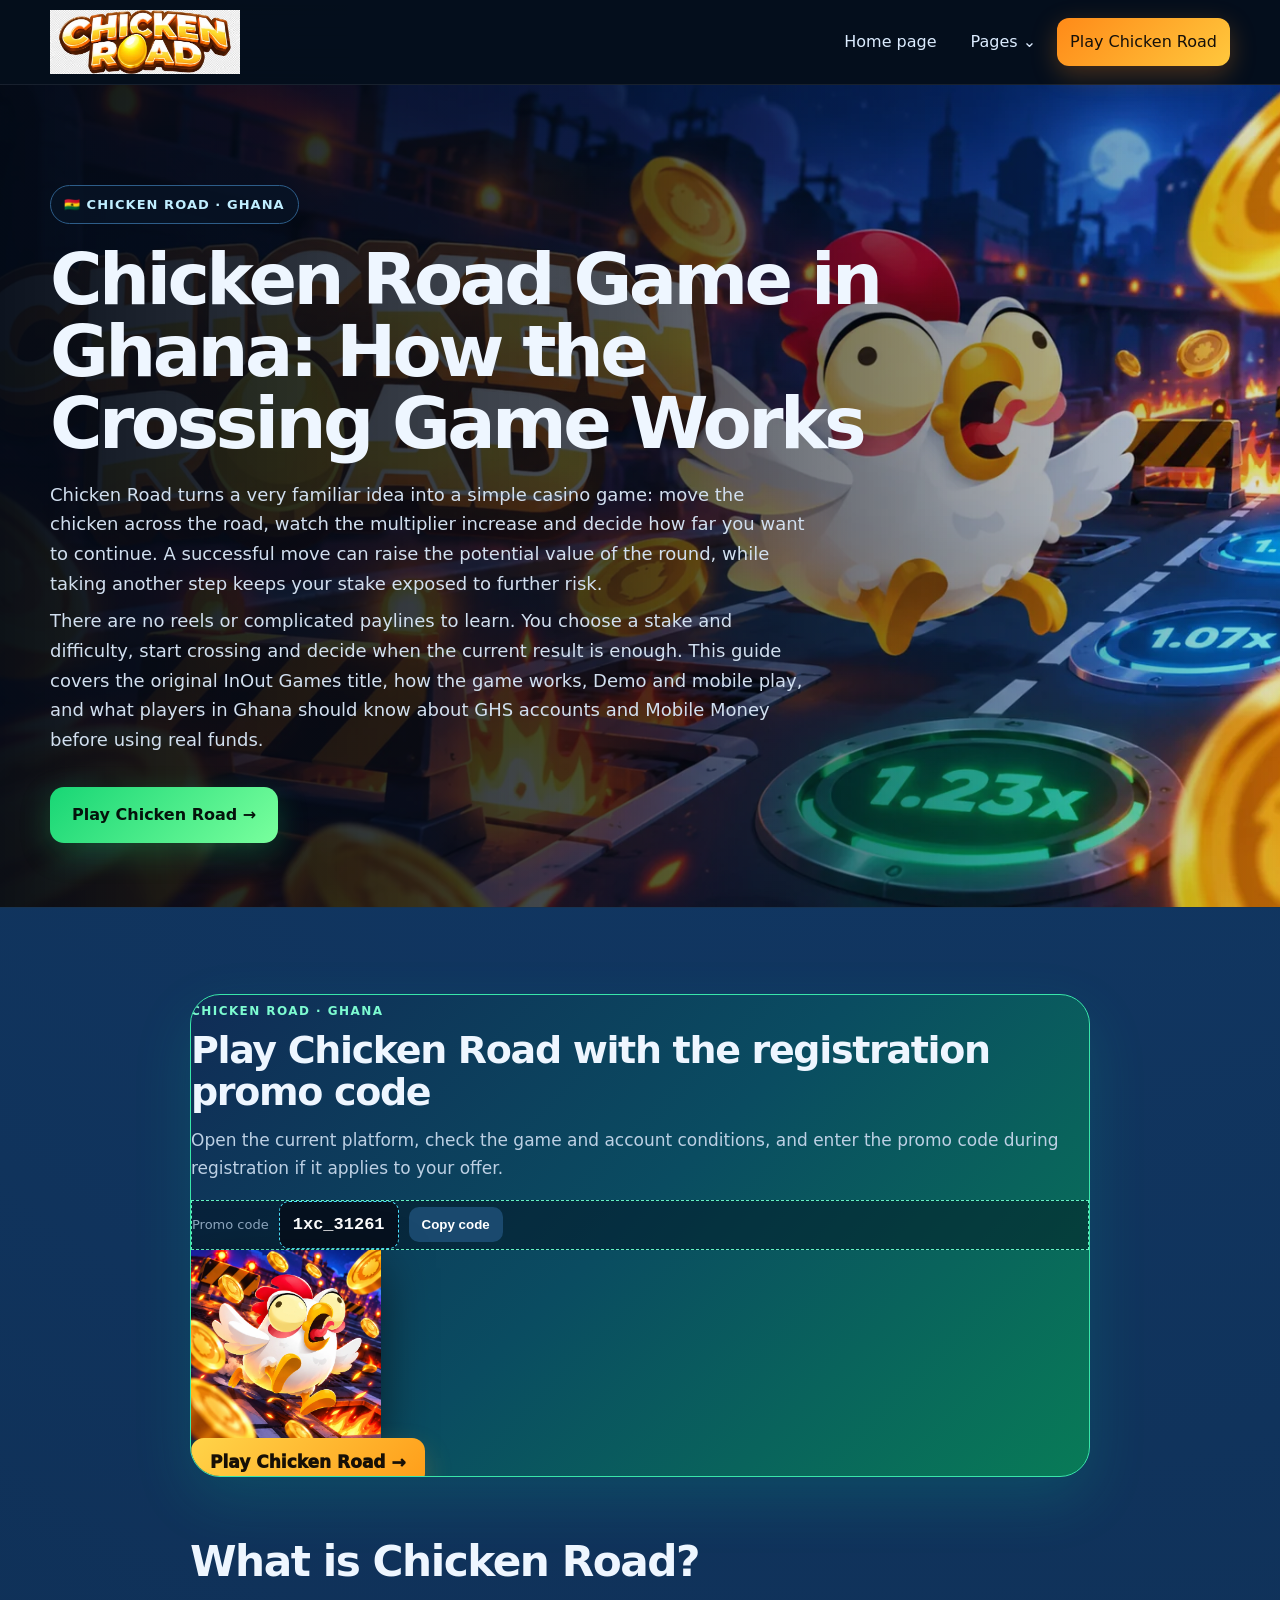
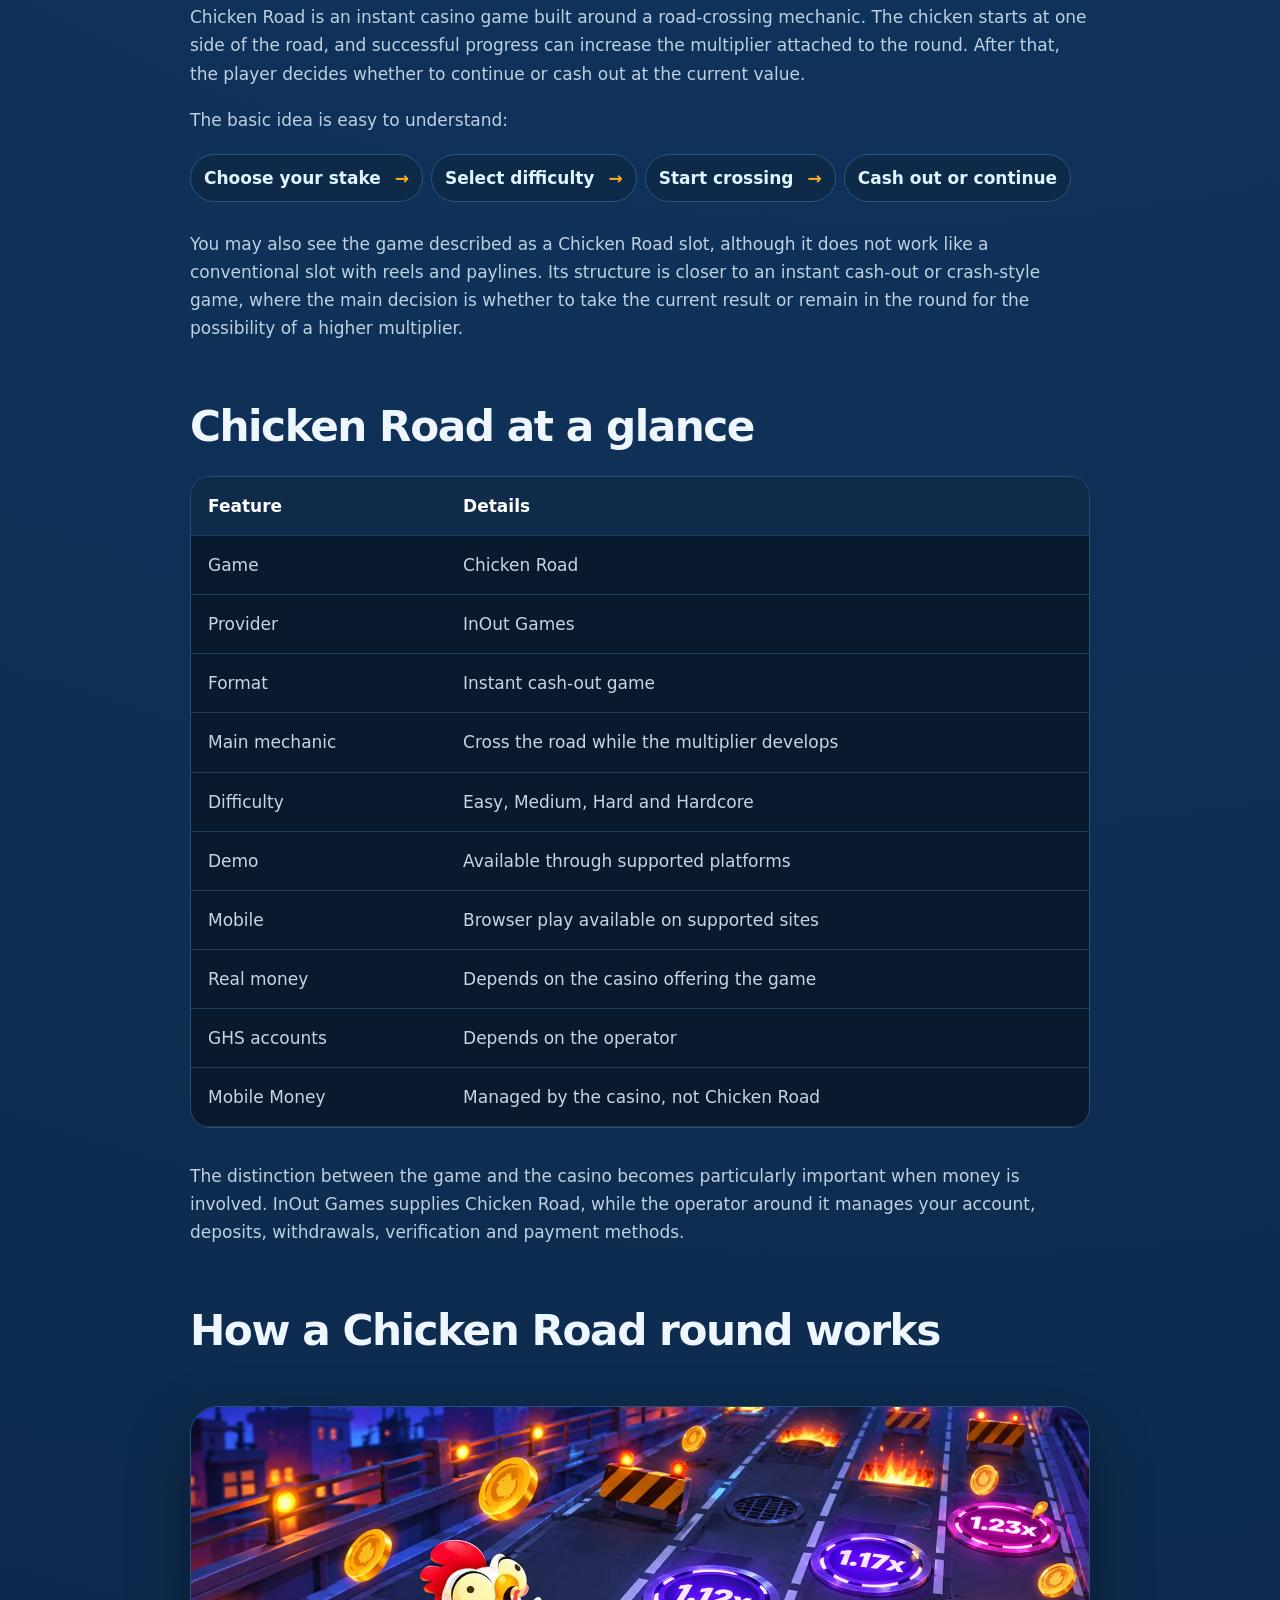
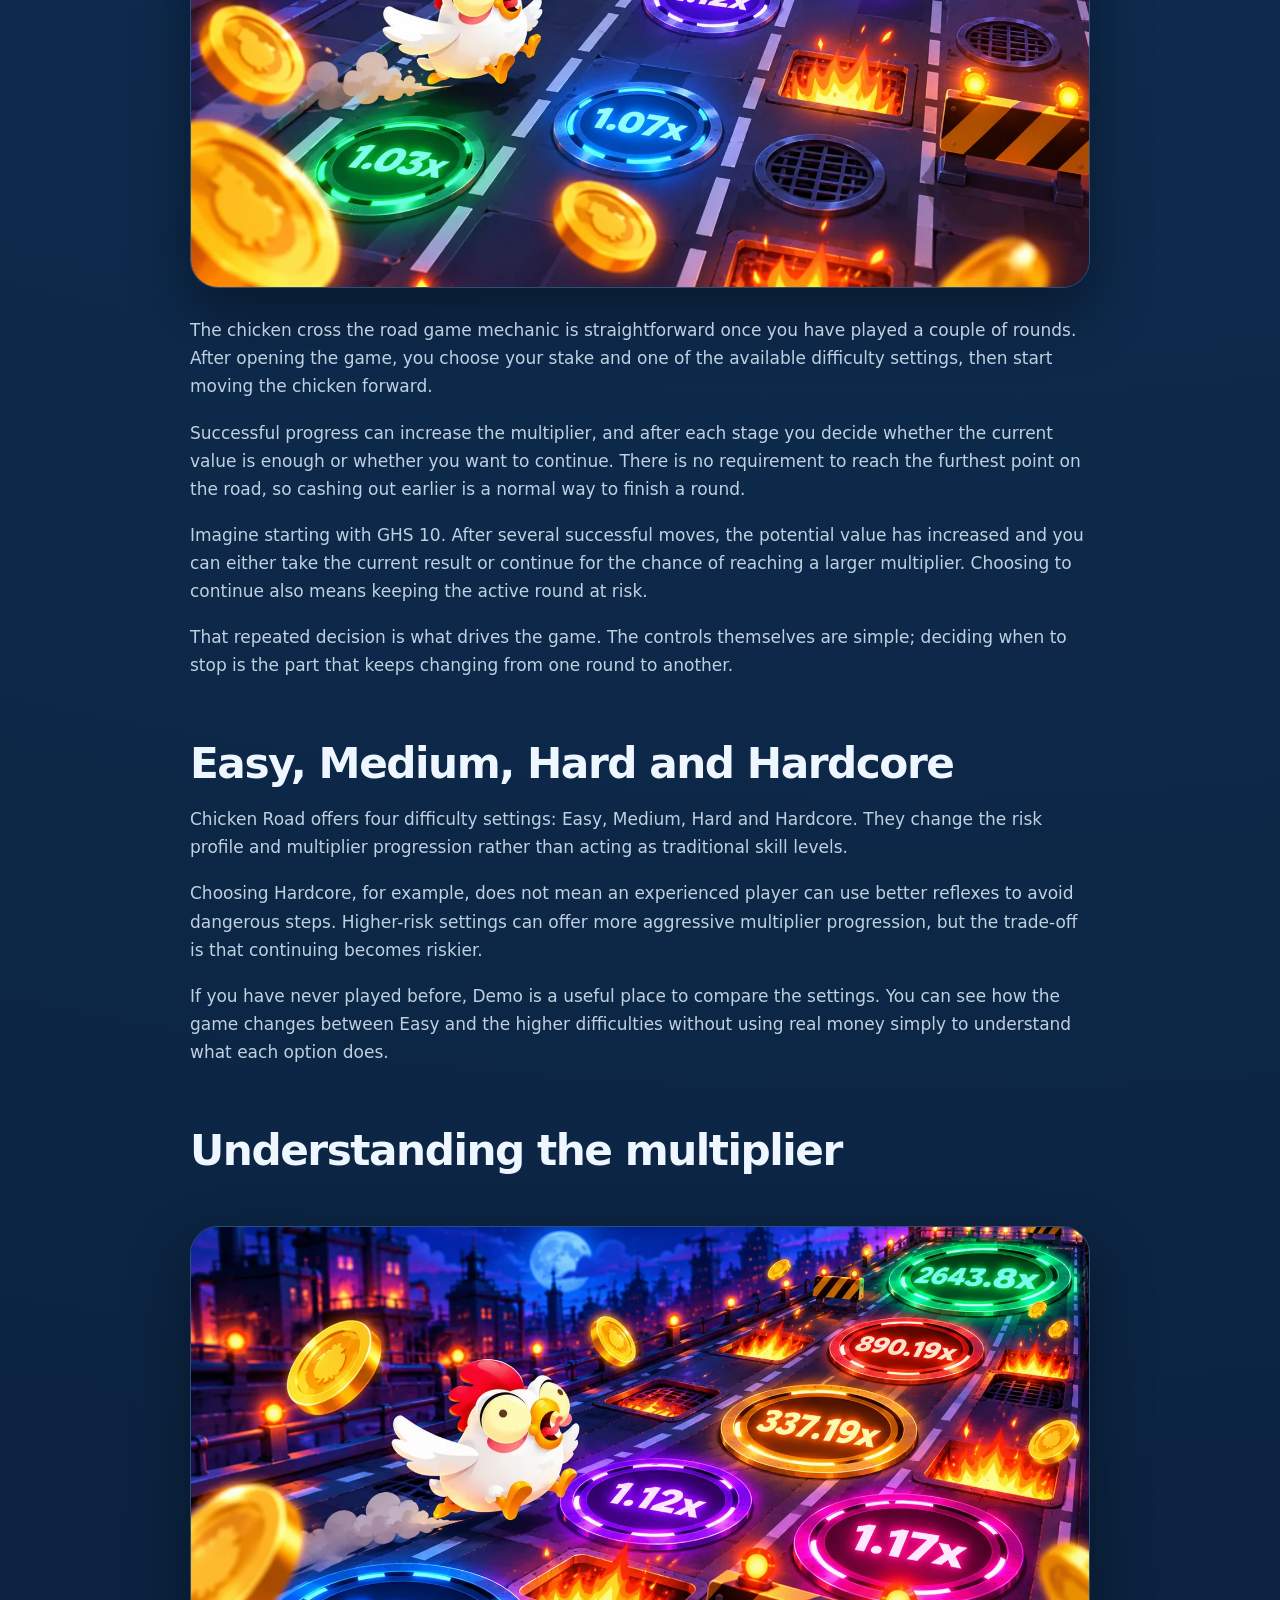
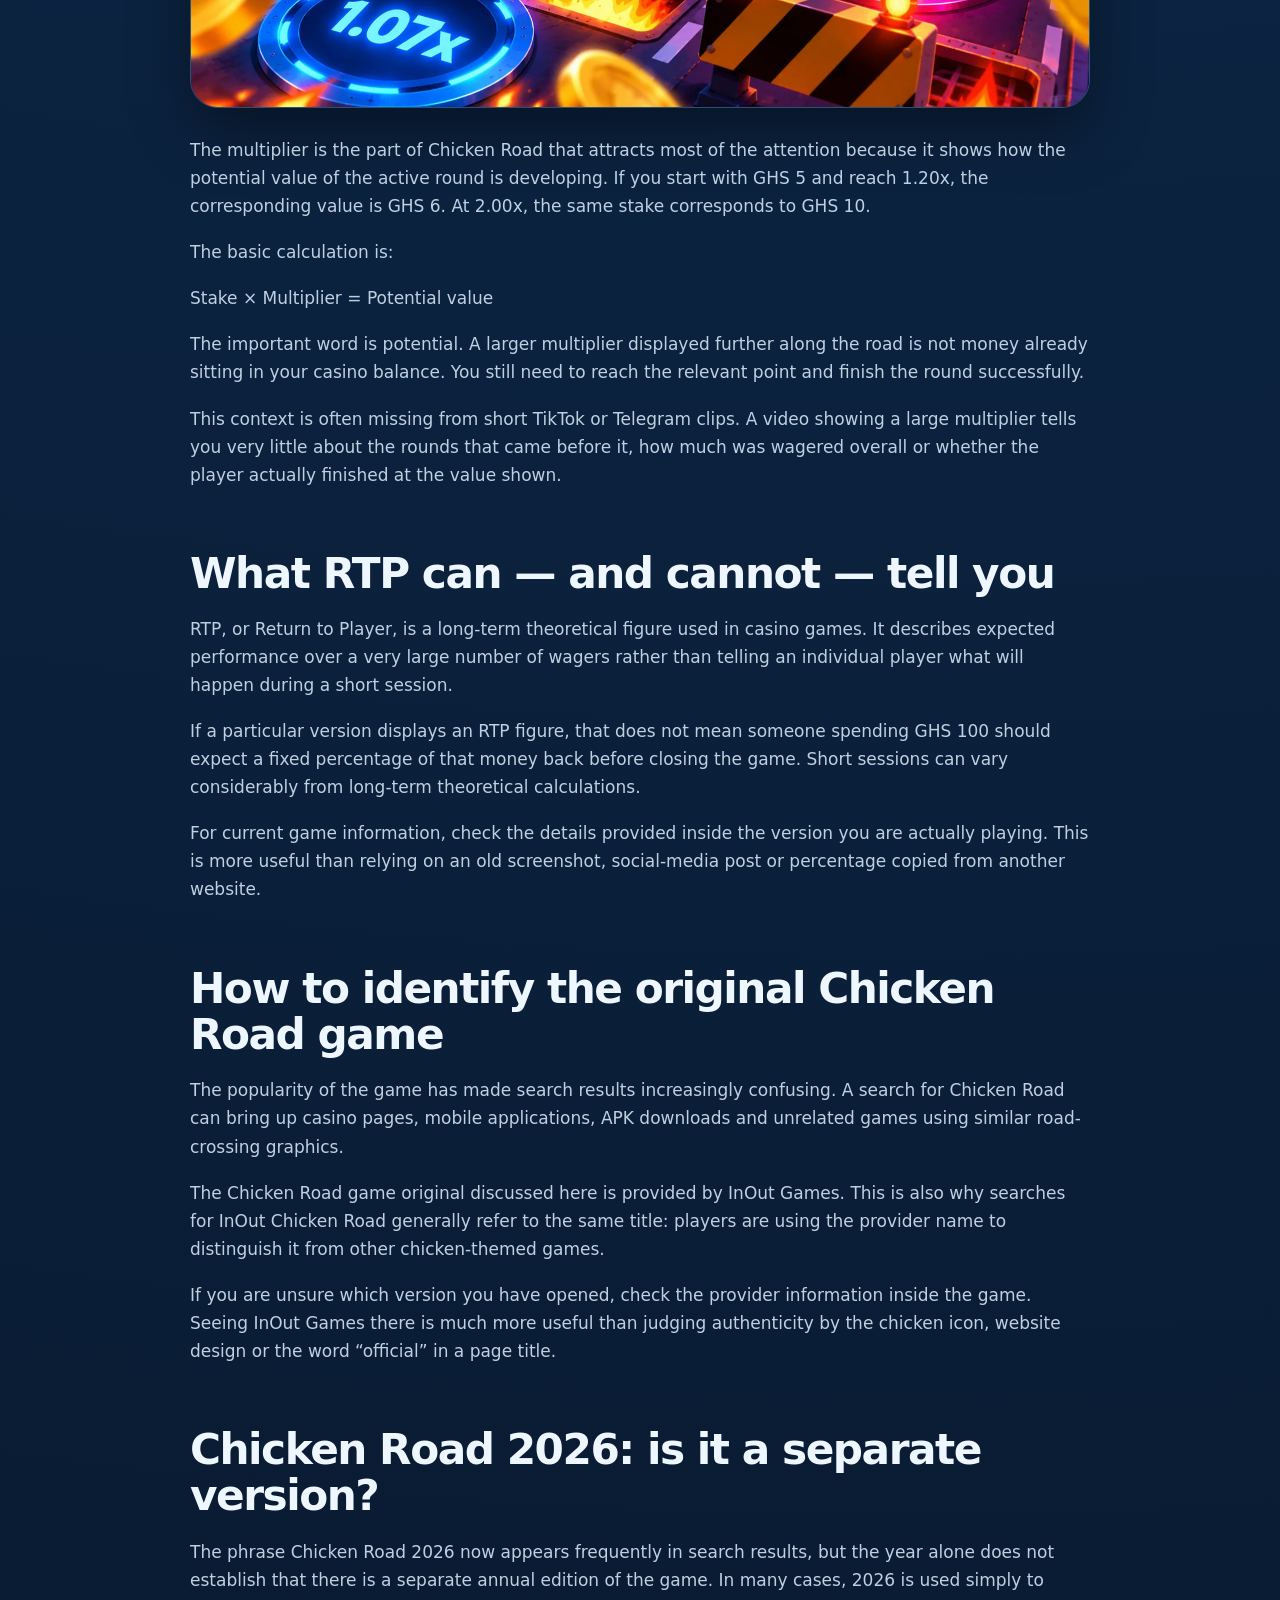
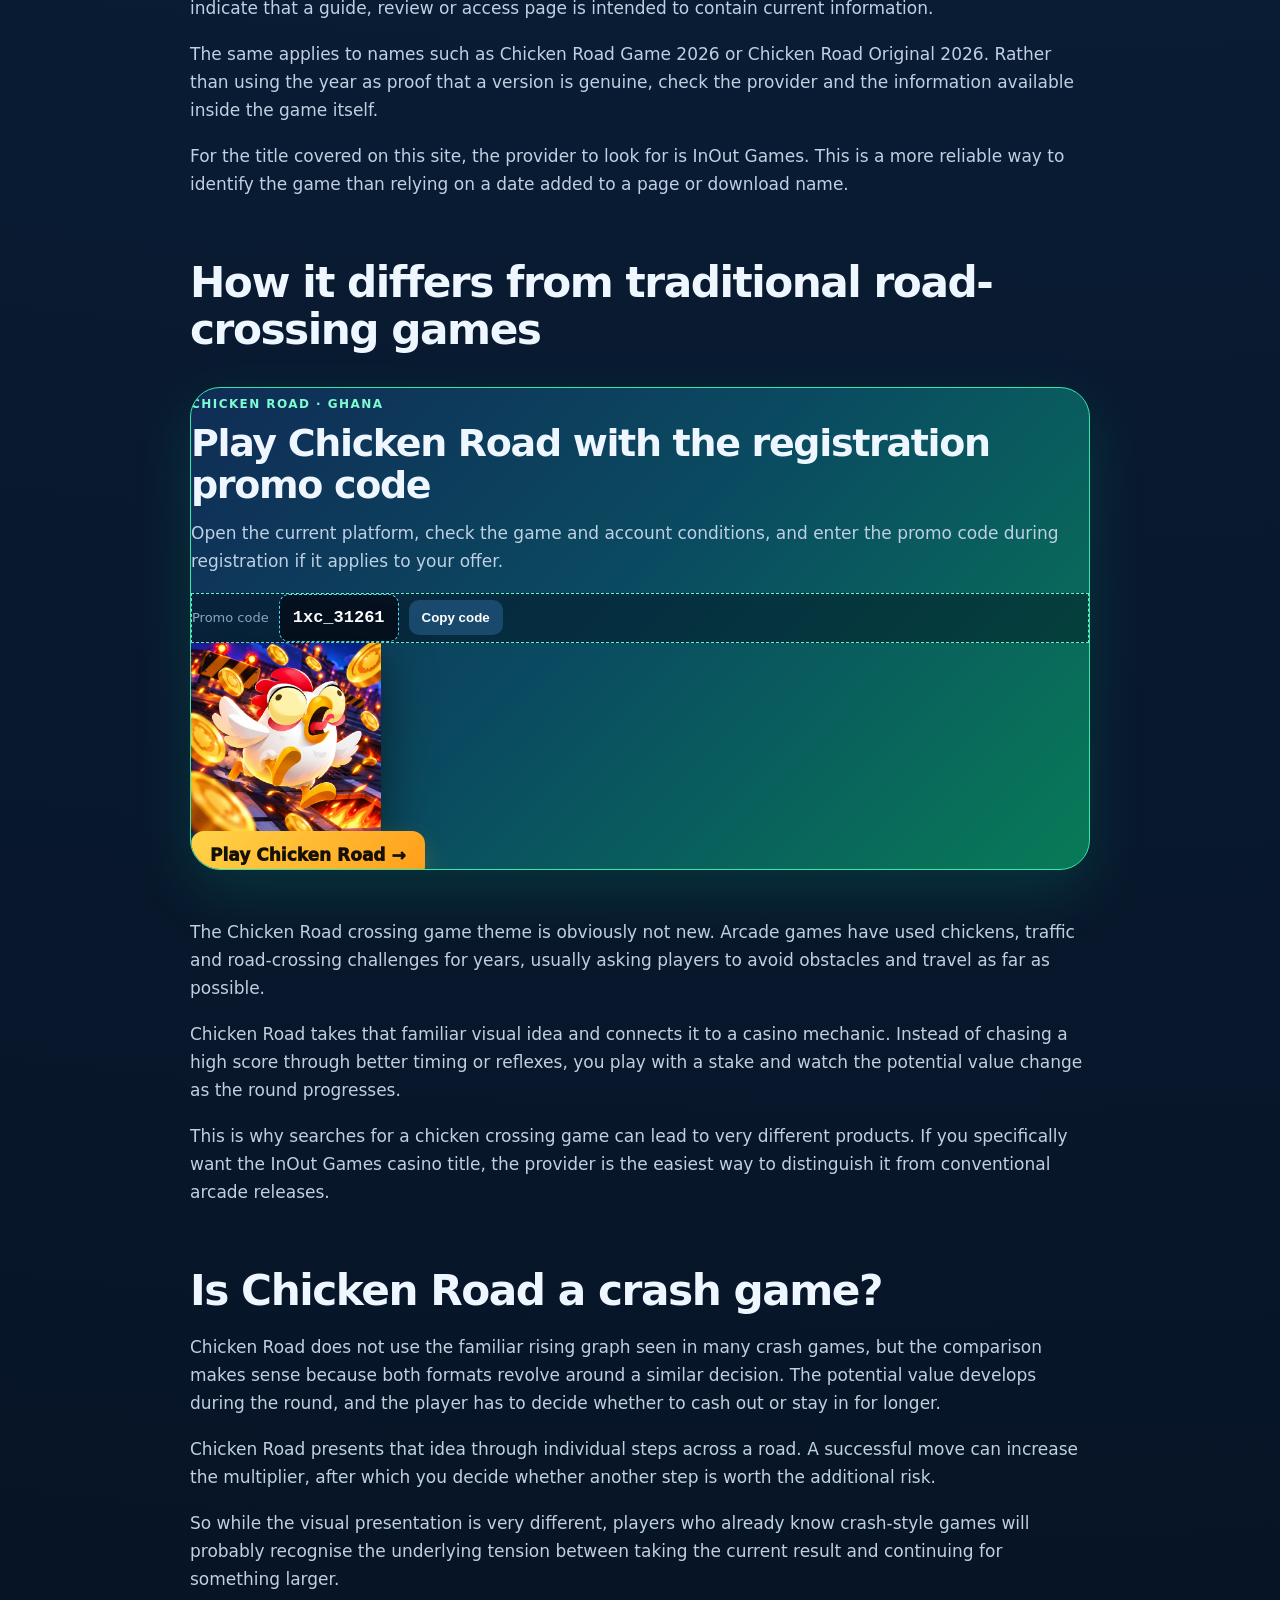
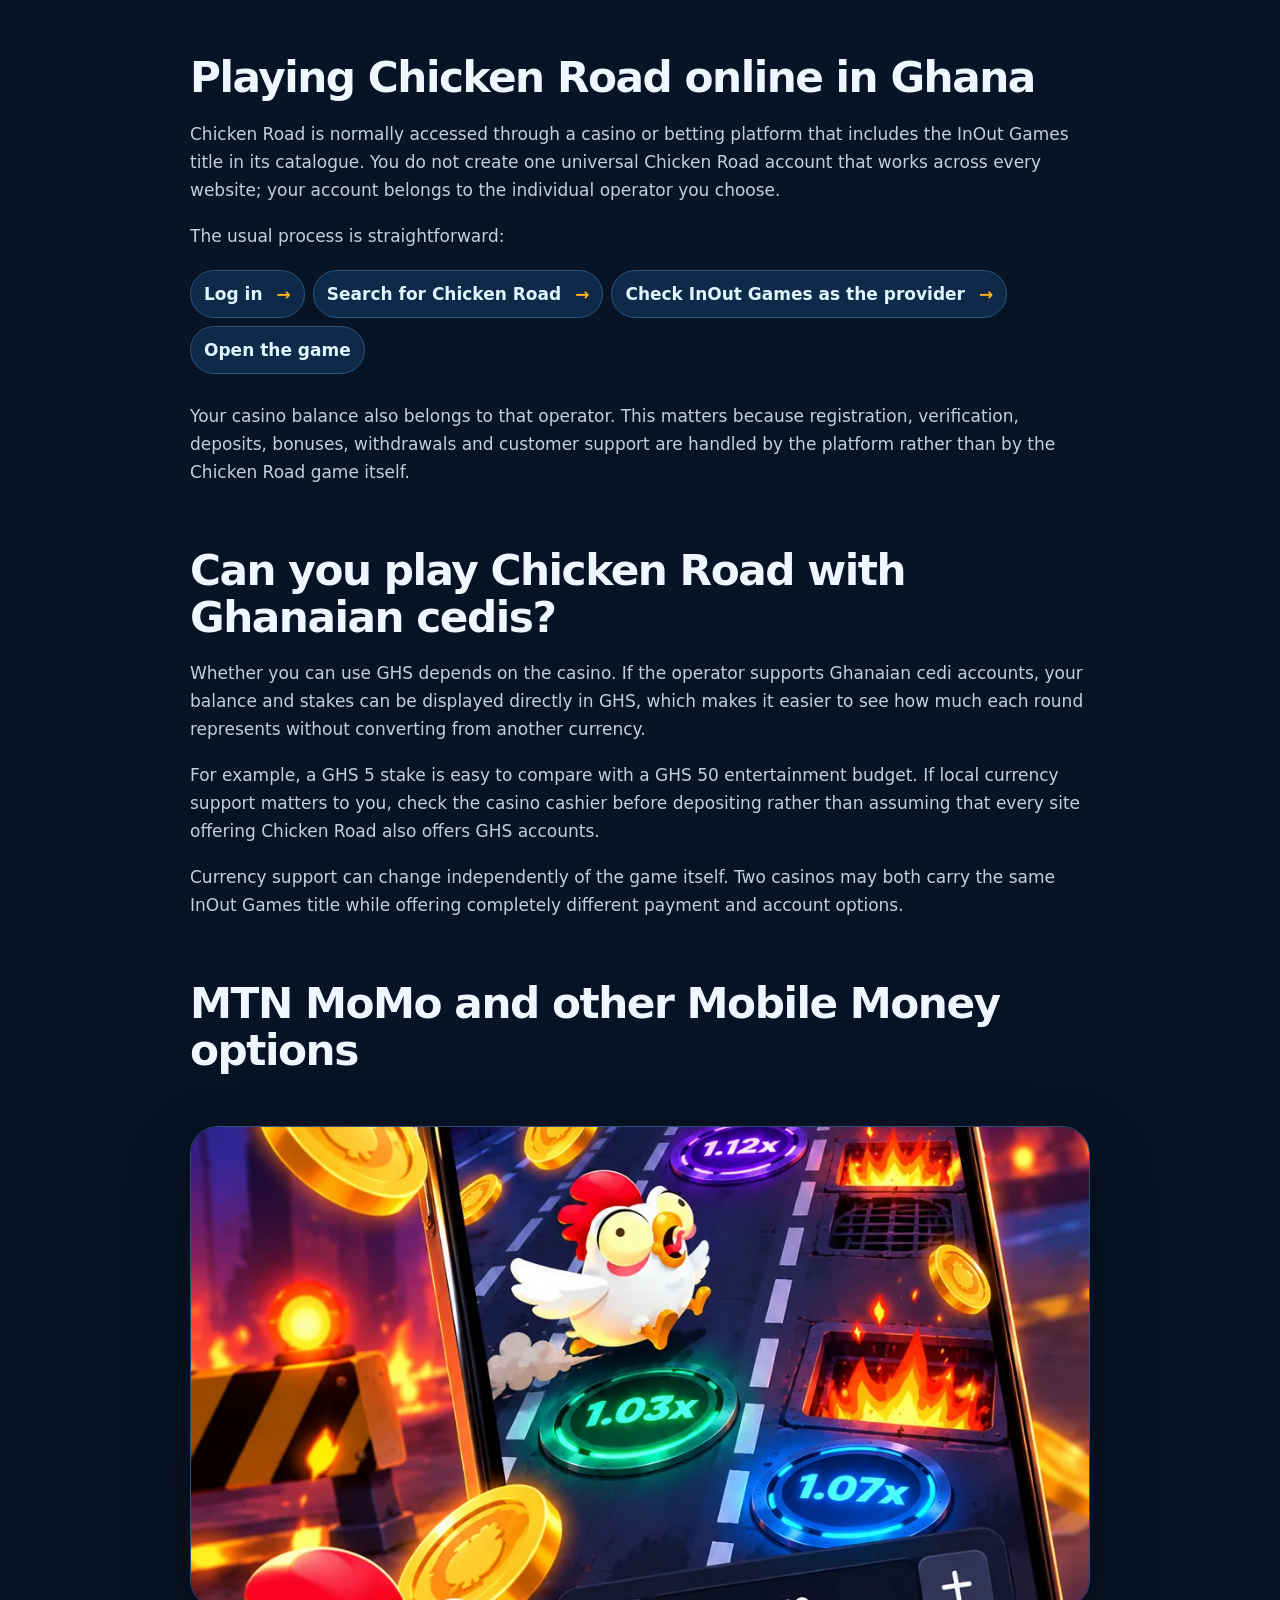
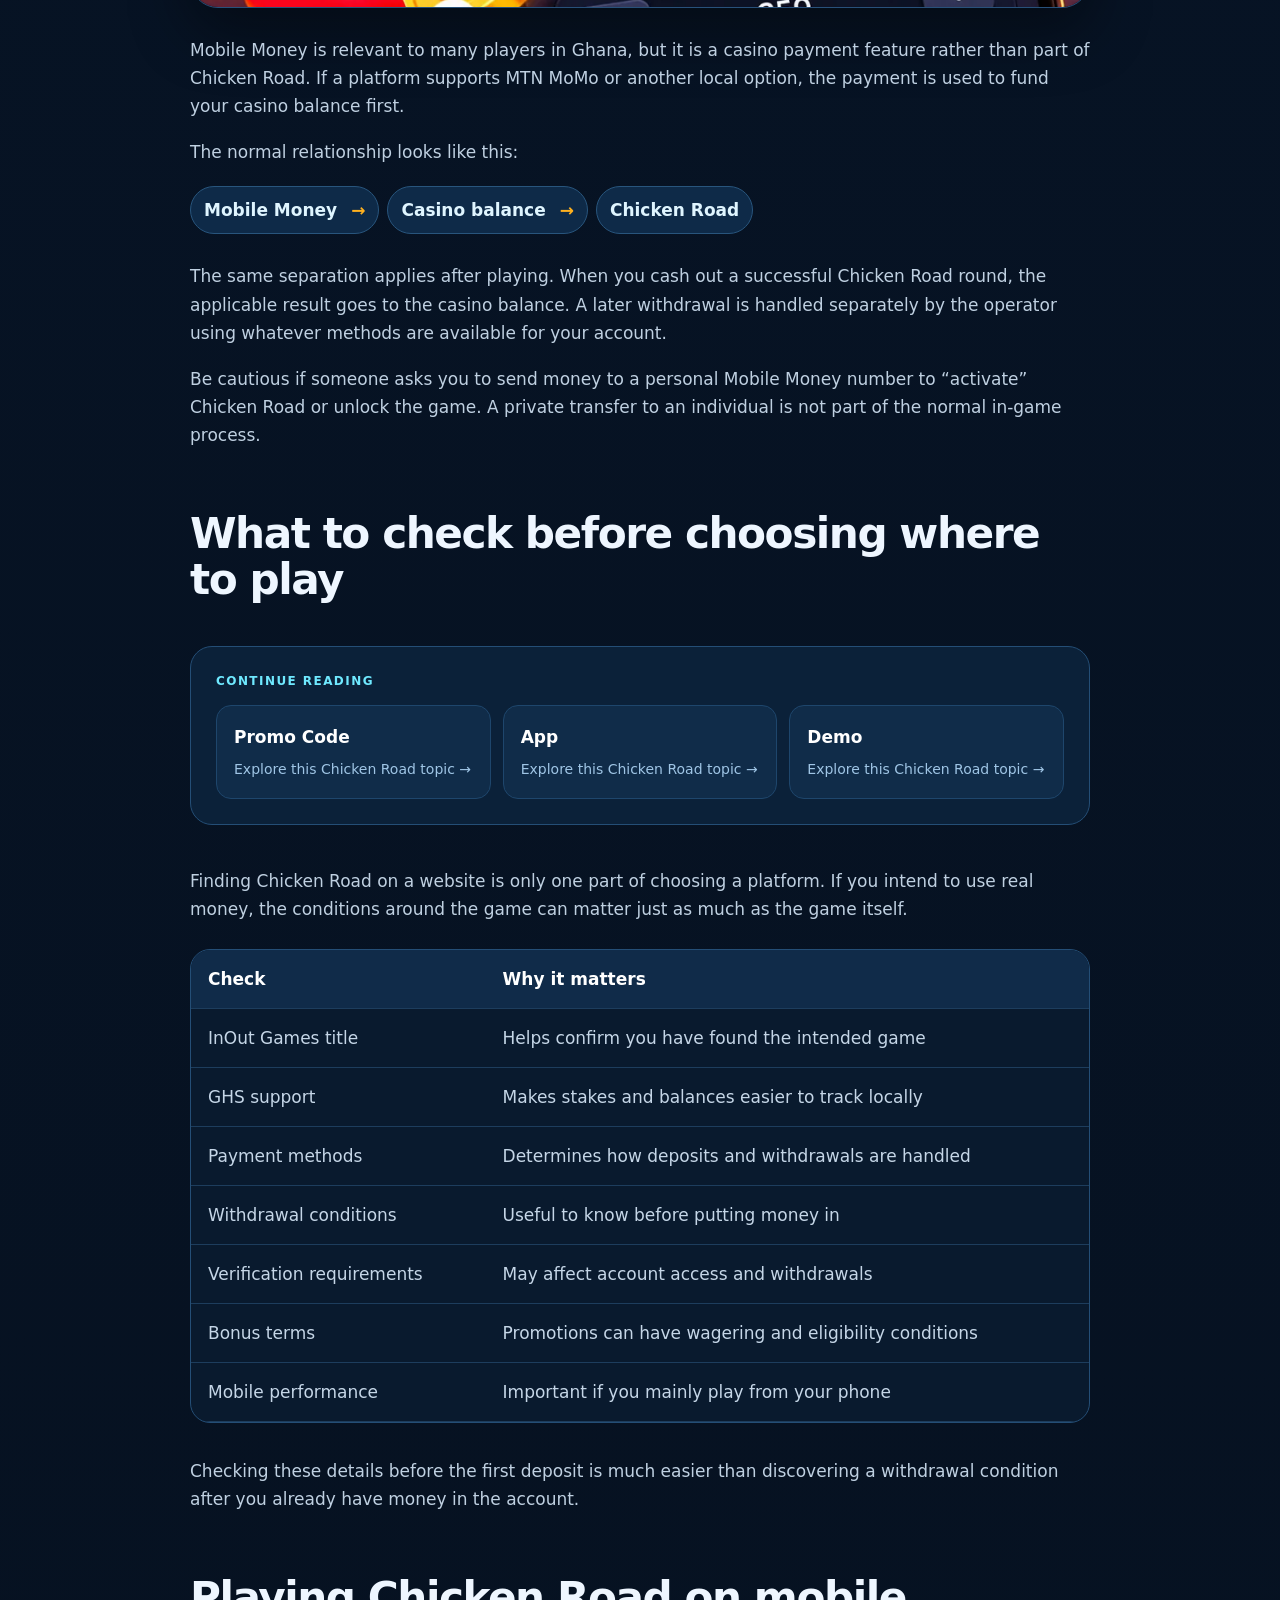
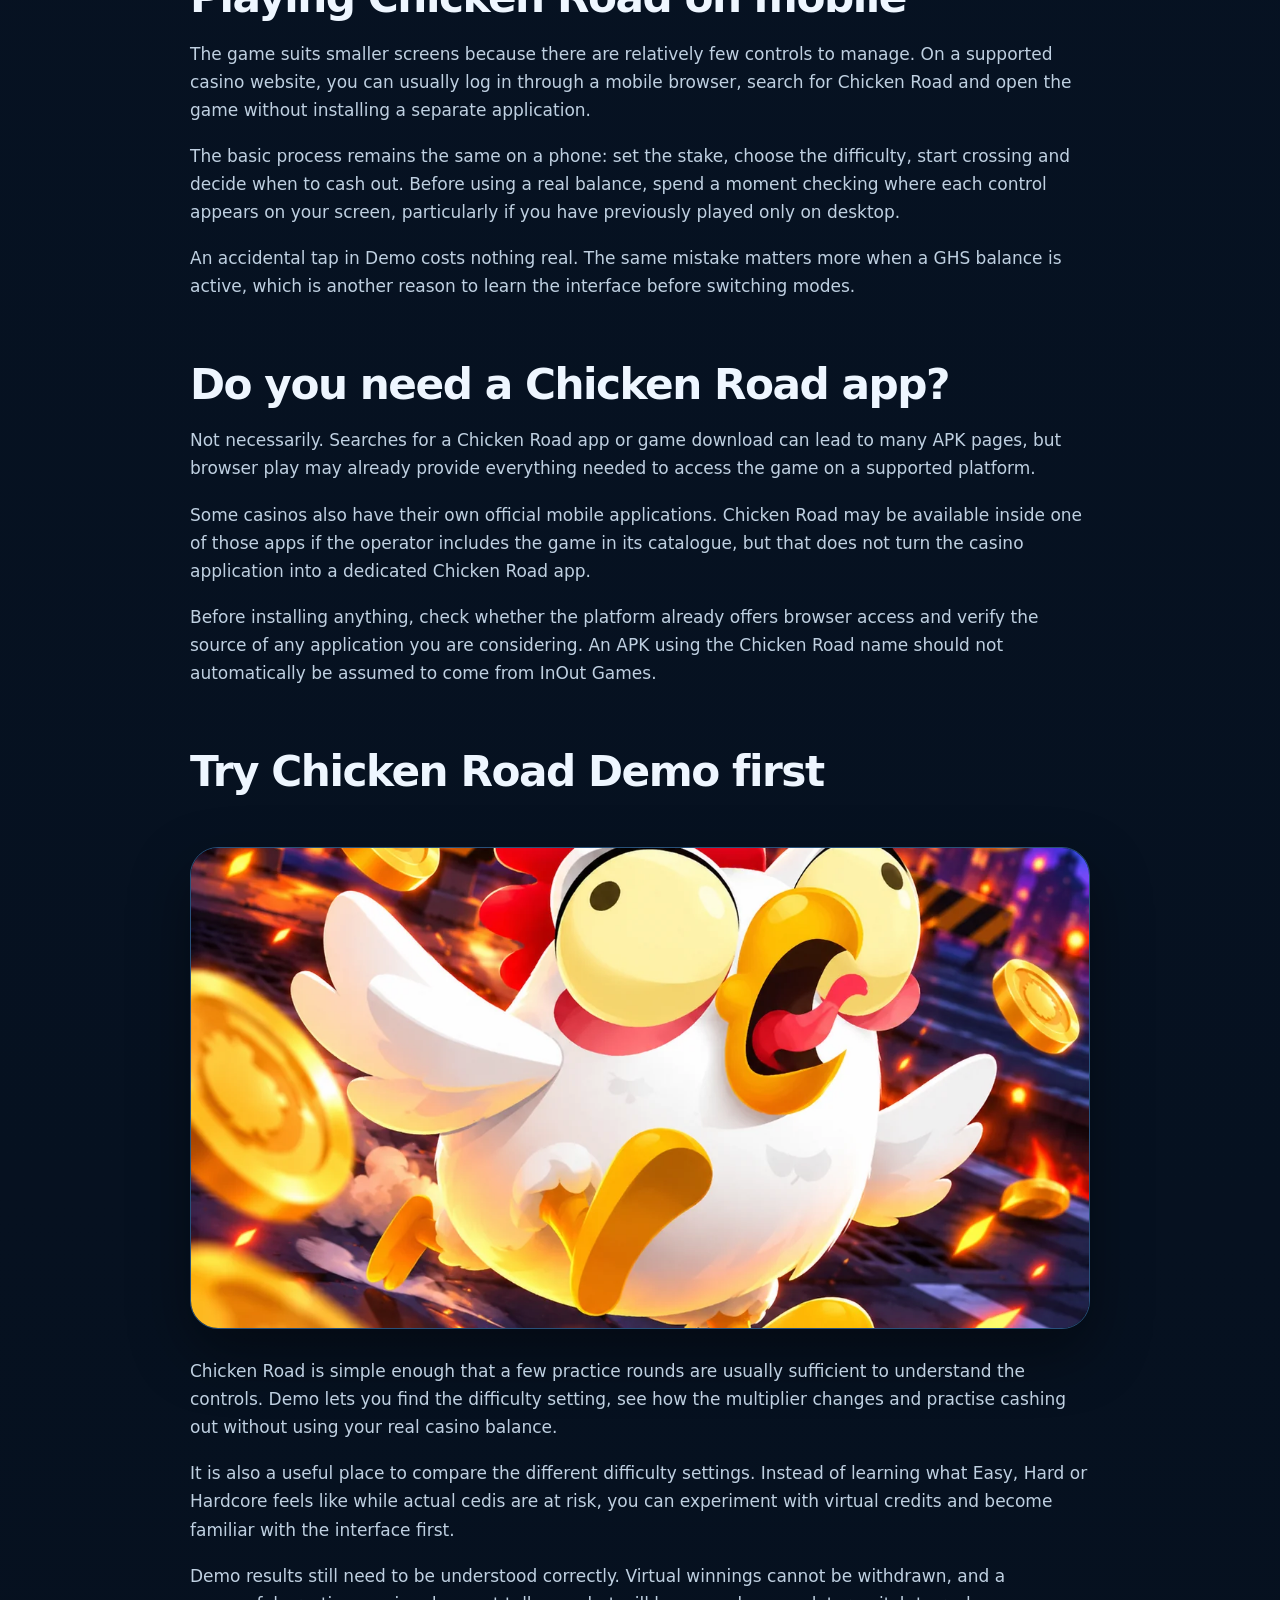
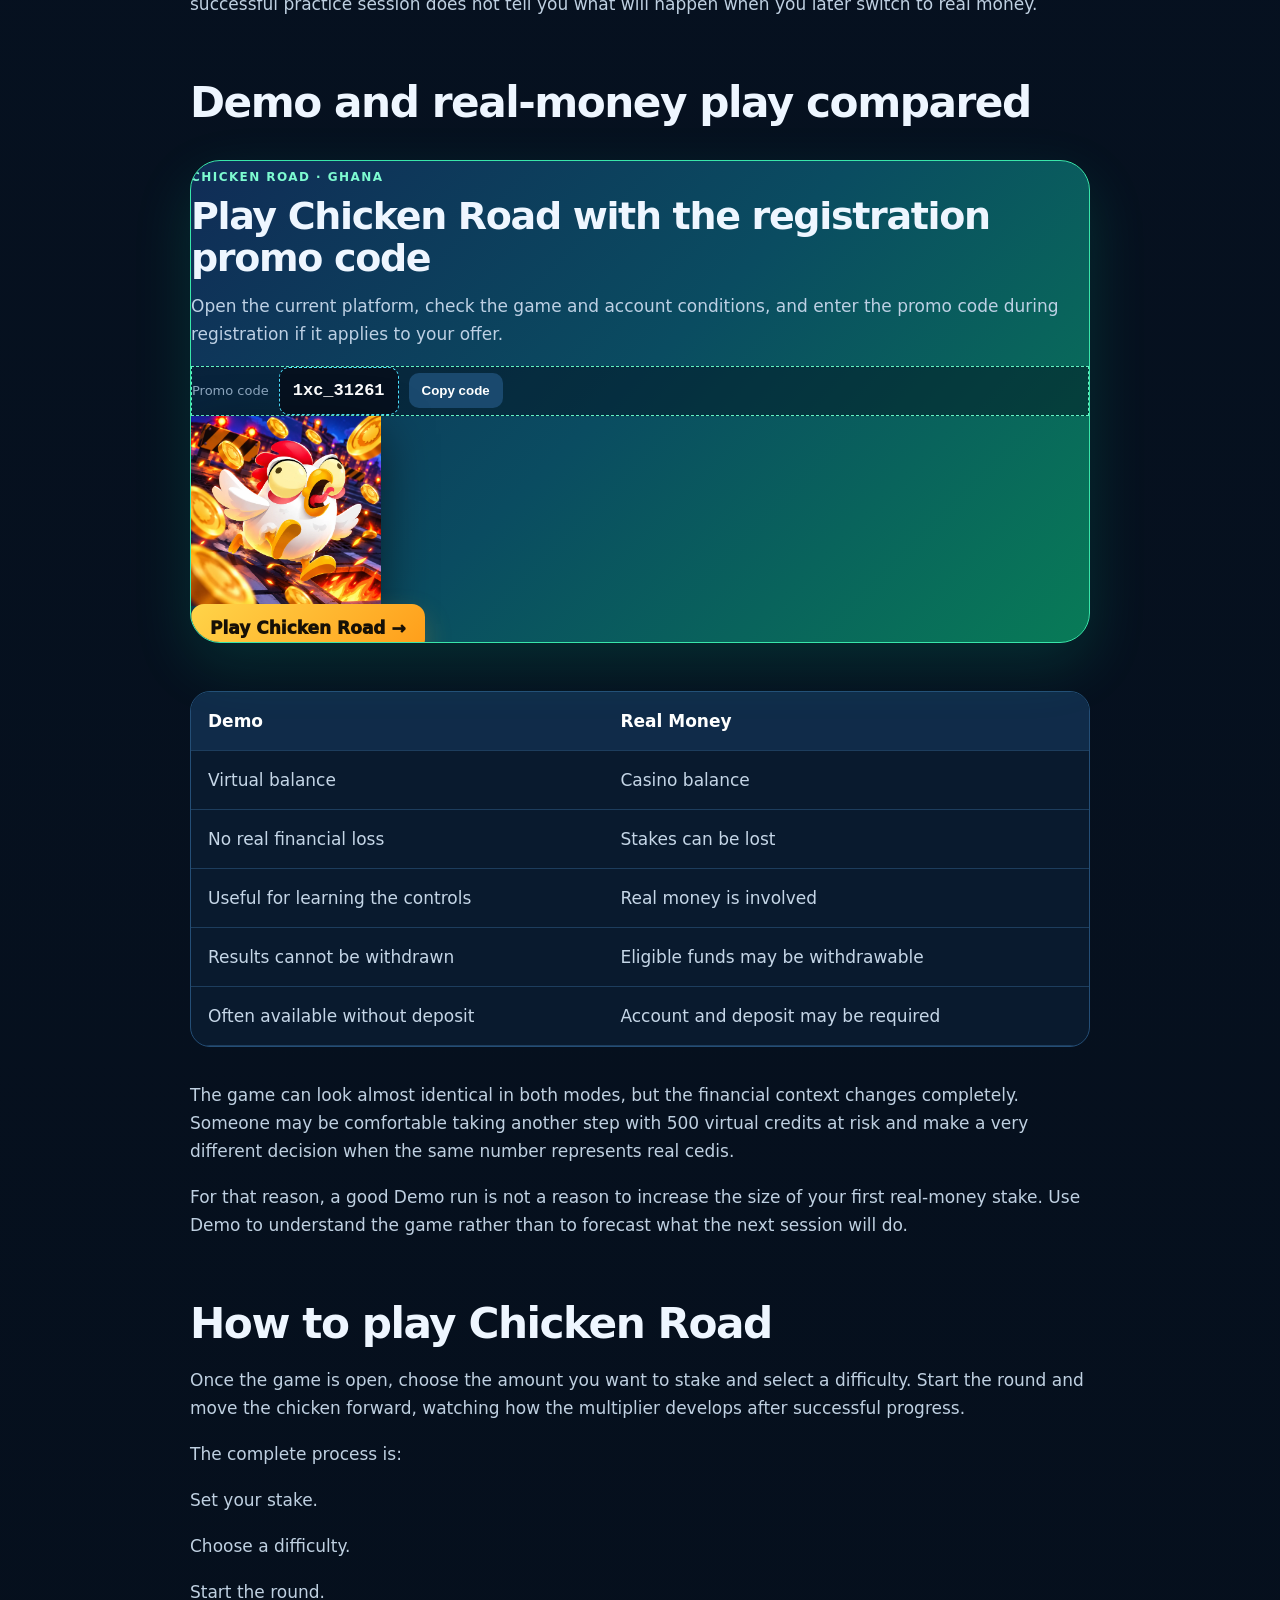
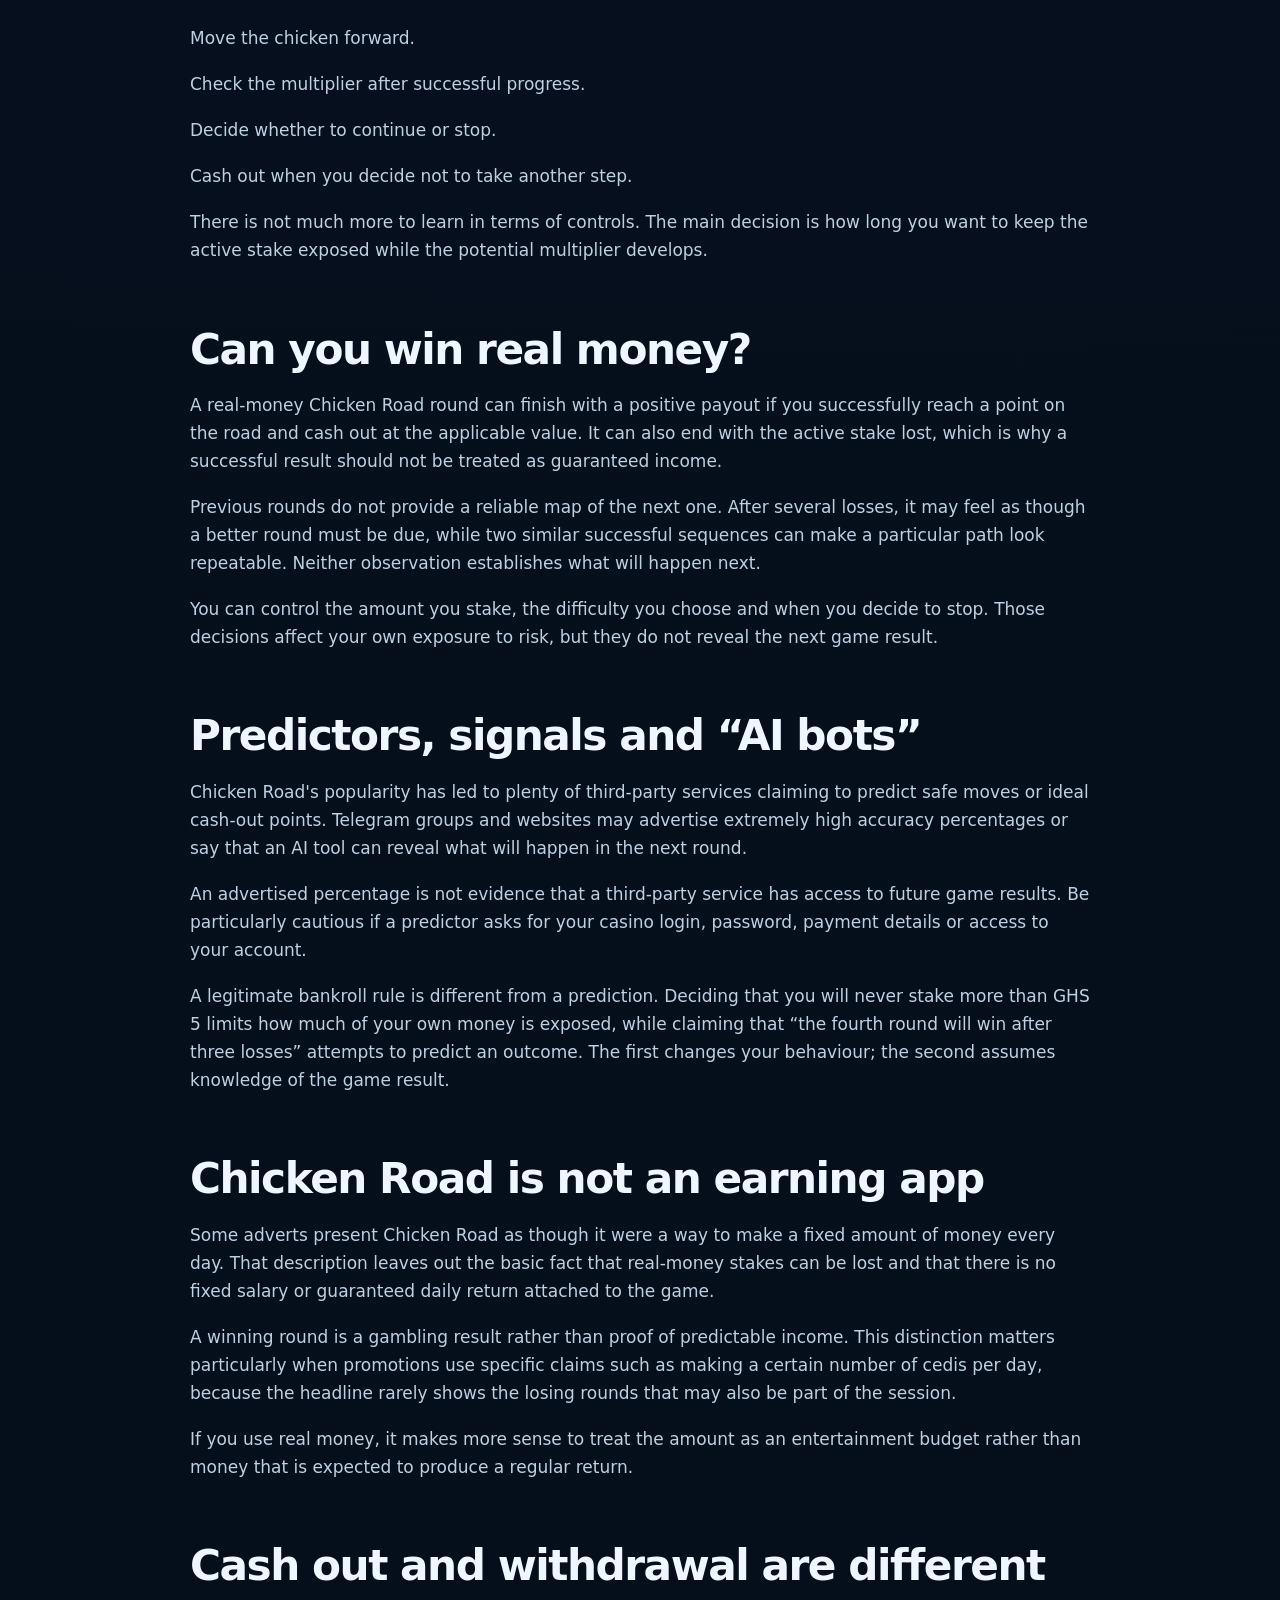
==== commit 3e6cddf1: "Update3" ====
--- a/index.html
+++ b/index.html
@@ -1,10 +1 @@
-<!DOCTYPE html>
-<html lang="en-GH"><head><meta charset="utf-8"/><meta content="width=device-width,initial-scale=1" name="viewport"/><meta content="nFR4UAhQhfF3JEUqetZrmdI6Ak3MQ-NBLoJH2c6ciEM" name="google-site-verification"/><title>Chicken Road Game Ghana 2026 – How It Works &amp; Where to Play</title><meta content="A practical guide to Chicken Road in Ghana. See how the InOut game works, learn the crossing mechanic, try Demo play and understand real-money access." name="description"/><link href="/assets/favicon.ico" rel="icon"/><link href="/assets/style-v3.css" rel="stylesheet"/></head><body>
-<header class="top"><div class="wrap nav"><a class="brand" href="/"><img alt="Chicken Road" src="/assets/logo.webp"/></a><nav class="links"><a href="/">Home page</a><a href="/chicken-road-demo/">Demo</a><div class="menu"><button class="menu-btn">Site ▾</button><div class="drop"><a href="/responsible-play/">Responsible Play</a><a href="/privacy-policy/">Privacy Policy</a><a href="/terms/">Terms</a><a href="/disclaimer/">Disclaimer</a><a href="/contact/">Contact</a></div></div><a class="play" href="/info/">Play Chicken Road</a></nav></div></header>
-<main><section class="article-hero"><div class="article-hero-bg" style="background-image:linear-gradient(90deg,rgba(3,10,22,.96),rgba(3,10,22,.74) 48%,rgba(3,10,22,.18)),url('/assets/hero.webp')"></div><div class="wrap article-hero-inner"><span class="eyebrow">🇬🇭 CHICKEN ROAD · GHANA</span><h1>Chicken Road Game in Ghana: How the Crossing Game Works</h1><div class="hero-text"><p>Chicken Road looks simple enough: get the chicken across the road and decide how far you are prepared to go. Each successful move pushes the multiplier higher, but staying in the round also means taking another risk.</p><p>That is basically the whole idea behind the game. There are no reels or long lists of paylines to learn. Pick a stake, choose the difficulty and start crossing. You can collect the current result along the way or keep going for a larger multiplier.</p><p>This guide is for players in Ghana who want to understand the Chicken Road game before putting money into it. We cover the original InOut Games version, Demo play, mobile access, GHS payments and some of the misleading claims that have appeared around the game online.</p></div><a class="btn primary hero-ref" href="/info/">Play Chicken Road →</a></div></section>
-<div class="wrap article-shell no-rail"><article class="article"><aside class="promo promo-main"><div class="promo-copy"><span class="promo-kicker">GHANA ACCESS · CHICKEN ROAD</span><h2>Take the next step on Chicken Road</h2><p>Open the available platform, check the current game access and account conditions, and use the registration promo code if it applies to your offer.</p><div class="promo-code"><span>Registration promo code</span><strong>1xc_31261</strong><button data-copy="1xc_31261" type="button">Copy</button></div></div><div class="promo-art"><img alt="Chicken Road character" loading="lazy" src="/assets/chicken.webp"/></div><a class="promo-btn" href="/info/">Play Chicken Road <span>→</span></a></aside><h2>So, what exactly is Chicken Road?</h2><p>Chicken Road takes the old “chicken crossing the road” idea and turns it into a casino game.</p><p>You start on one side of the road. Every safe move takes the chicken forward and increases the value of the round. After that, you have a choice: stop and collect what is currently shown, or take another step.</p><p>Keep moving successfully and the multiplier gets more interesting. Hit a losing step before cashing out and the round is over.</p><p>In simple terms:</p><div class="flow"><span>Choose your stake</span><span>Pick a difficulty</span><span>Start crossing</span><span>Stop or keep going</span></div><p>It is sometimes called a chicken road slot, although that description is not particularly accurate. There are no spinning reels. The game feels closer to an instant cash-out or crash-style title, with the decision happening one step at a time.</p><h2>Chicken Road at a glance</h2><div class="table-wrap"><table><tr><th></th><th></th></tr><tr><td>Game</td><td>Chicken Road</td></tr><tr><td>Developer</td><td>InOut Games</td></tr><tr><td>Format</td><td>Instant cash-out game</td></tr><tr><td>Main idea</td><td>Cross the road and build the multiplier</td></tr><tr><td>Difficulty</td><td>Easy, Medium, Hard and Hardcore</td></tr><tr><td>Demo</td><td>Available</td></tr><tr><td>Mobile</td><td>Can be played through supported mobile sites</td></tr><tr><td>Real money</td><td>Depends on the casino offering the game</td></tr><tr><td>GHS payments</td><td>Depends on the operator</td></tr><tr><td>Mobile Money</td><td>Handled by the casino, not the game</td></tr></table></div><p>For Ghanaian players, the last two points matter more than they might seem. Chicken Road provides the game itself; the casino handles your account and money.</p><figure class="content-image"><img alt="Chicken Road gameplay" loading="lazy" src="/assets/gameplay.webp"/></figure><h2>How a round actually plays</h2><p>The chicken cross the road game mechanic does not take long to learn.</p><p>Once the game loads, you set the amount you want to use for the round and choose a difficulty. The chicken then starts at the beginning of the road.</p><p>Move forward successfully and the multiplier increases.</p><p>From there, you decide whether the new amount is enough or whether you want to risk another move.</p><p>For example, imagine starting with GHS 10. After a few successful steps, the value of the round has increased. You could stop there and cash out, or continue in the hope of reaching a higher multiplier.</p><p>There is no requirement to finish the entire road.</p><p>In fact, deciding when to stop is the main decision you make while playing.</p><h2>Easy, Medium, Hard or Hardcore?</h2><p>Chicken Road gives you four difficulty options:</p><p class="short-line">Easy</p><p class="short-line">Medium</p><p class="short-line">Hard</p><p class="short-line">Hardcore</p><p>The names are fairly self-explanatory, but there is one thing worth clearing up. Difficulty here does not work like difficulty in an arcade game.</p><p>Choosing Hardcore does not mean that a skilled player can learn the road and become better at avoiding traps. What changes is the risk profile of the round.</p><p>Higher-risk settings can produce more aggressive multiplier progression, but they also make continuing more dangerous.</p><p>If you have never played before, spending a few minutes in Demo is a better introduction than jumping straight into Hardcore with real money.</p><h2>Why the multiplier gets so much attention</h2><aside class="promo promo-slim"><div><span class="promo-kicker">PROMO CODE</span><h3>Use <strong>1xc_31261</strong> during registration</h3><p>Check the current bonus terms on the platform before using the offer.</p></div><div class="promo-side"><button class="copy-chip" data-copy="1xc_31261" type="button">1xc_31261 · Copy</button><a class="promo-btn" href="/info/">Open Chicken Road →</a></div></aside><p>Most Chicken Road clips online focus on the multiplier.</p><p>That makes sense. Watching the number climb is where most of the tension comes from.</p><p>Say you start with GHS 5.</p><p>At 1.20x, the displayed value would be GHS 6.</p><p>At 2.00x, it would be GHS 10.</p><p>If you continue further, the number can become much larger. The catch is that a multiplier you can see ahead of you is not money already sitting in your account.</p><p>You still have to reach it and successfully end the round.</p><p>That detail tends to disappear in short TikTok or Telegram clips showing only a big result.</p><h2>What does RTP tell you?</h2><p>RTP stands for Return to Player. It is a long-term mathematical figure used in casino games.</p><p>It is not a promise about an individual session.</p><p>If a game displays a particular RTP, that does not mean somebody who spends GHS 100 should expect a fixed amount back before closing the game.</p><p>A short session can look very different from a theoretical result calculated across a huge number of wagers.</p><p>If you want to check the RTP or other game details, use the information panel in the version you are actually playing. That is more useful than relying on an old screenshot shared in a group chat.</p><figure class="content-image"><img alt="Chicken Road multipliers" loading="lazy" src="/assets/high-multiplier.webp"/></figure><h2>Which Chicken Road is the original one?</h2><p>This is where things have become unnecessarily confusing.</p><p>Search for Chicken Road today and you will find casino pages, APK downloads, mobile apps and several games using chickens and road-crossing graphics.</p><p>The Chicken Road game original covered here is the title from InOut Games.</p><p>You might also see people searching for:</p><p>inout chicken road
-chicken road inout
-chicken road by inout
-inout games chicken road</p><p>They are usually trying to find the same game.</p><p>If you are unsure what you have opened, look at the provider. Finding InOut Games in the game information is far more useful than judging it by a chicken icon.</p><h2>Chicken Road 2026: is there a new version?</h2><p>Search results now contain plenty of pages using phrases such as Chicken Road 2026 or Chicken Road Game 2026.</p><p>That does not automatically mean there is a special yearly edition.</p><p>The year is often added because people want current information and do not want to land on an old review or an abandoned download page.</p><p>So if you see:</p><p class="short-line">Chicken Road 2026;</p><p class="short-line">Chicken Road Original 2026;</p><p class="short-line">Chicken Road Game 2026;</p><p class="short-line">Chicken Road App 2026;</p><p>do not use the year alone to decide whether the game is genuine.</p><p>Check the developer instead.</p><p>For the game discussed here, the name to look for is InOut Games.</p><h2>Why Chicken Road is different from the old crossing games</h2><p>The chicken road crossing game idea obviously did not start with online casinos.</p><p>Arcade games have used the same basic theme for years: cross a busy road, avoid obstacles and get as far as possible.</p><p>Chicken Road borrows the visual idea but changes what the player is trying to do.</p><p>You are not chasing a high score. A stake is attached to the round, and each successful move affects the potential payout.</p><p>That is why searches for chicken crossing the road game or cross the road chicken game can lead to games that have nothing to do with the InOut casino title.</p><h2>Is it a crash game?</h2><aside class="promo promo-slim"><div><span class="promo-kicker">PROMO CODE</span><h3>Use <strong>1xc_31261</strong> during registration</h3><p>Check the current bonus terms on the platform before using the offer.</p></div><div class="promo-side"><button class="copy-chip" data-copy="1xc_31261" type="button">1xc_31261 · Copy</button><a class="promo-btn" href="/info/">Open Chicken Road →</a></div></aside><p>Not in the usual visual sense, but the comparison is understandable.</p><p>In a typical crash game, a multiplier climbs until the round crashes. Players try to cash out before that happens.</p><p>Chicken Road creates similar tension without using the familiar rising graph.</p><p>Here it is more like:</p><div class="flow"><span>Take a step</span><span>multiplier rises</span><span>decide</span><span>take another step or stop</span></div><p>The road and chicken make it look completely different, but the choice between taking the current result and risking it for more will feel familiar to anyone who has played crash games.</p><figure class="content-image"><img alt="Chicken Road mobile view" loading="lazy" src="/assets/mobile.webp"/></figure><h2>Playing Chicken Road online in Ghana</h2><p>You normally play Chicken Road through a casino or betting platform that has the InOut Games title in its catalogue.</p><p>There is no universal Chicken Road account.</p><p>Instead, the process is usually:</p><div class="flow"><span>Log in to the casino</span><span>Search for Chicken Road</span><span>Check the provider</span><span>Open the game</span></div><p>Your balance also belongs to the casino account.</p><p>This distinction becomes particularly important when money is involved. InOut Games supplies Chicken Road, while the casino handles deposits, withdrawals, verification and customer support.</p><h2>Can you play with Ghanaian cedis?</h2><p>That depends on where you play.</p><p>If a casino supports GHS accounts, your balance can be displayed in Ghanaian cedis. This is convenient because you can see exactly what each round represents without constantly converting another currency.</p><p>For example, a GHS 5 stake is immediately understandable against a GHS 50 session budget.</p><p>If GHS support matters to you, check the cashier before depositing rather than assuming every Chicken Road site offers it.</p><h2>What about MTN MoMo and Mobile Money?</h2><p>Mobile Money is naturally an important consideration for players in Ghana.</p><p>But it is a casino feature, not a Chicken Road feature.</p><p>If an operator supports MTN Mobile Money or another local method, the money first goes into your casino balance:</p><div class="flow"><span>Mobile Money</span><span>Casino balance</span><span>Chicken Road</span></div><p>The game itself does not receive an MTN MoMo transfer.</p><p>The same distinction applies when withdrawing. You first finish the round and the result is reflected in your casino balance. Any withdrawal is then handled by the operator using the methods available for your account.</p><p>Be careful if somebody asks you to send money to a personal number to “activate Chicken Road”. Check who you are actually paying.</p><h2>What should you check before choosing a site?</h2><p>A giant Chicken Road banner tells you very little about the platform behind it.</p><p>For players in Ghana, these details are more useful:</p><div class="table-wrap"><table><tr><th>Check</th><th>Why</th></tr><tr><td>InOut Games is available</td><td>Confirms the game you want is actually there</td></tr><tr><td>GHS account</td><td>Easier to track what you spend</td></tr><tr><td>Local payment methods</td><td>Important for deposits and withdrawals</td></tr><tr><td>Withdrawal conditions</td><td>Better checked before depositing</td></tr><tr><td>Verification rules</td><td>May matter when withdrawing</td></tr><tr><td>Bonus terms</td><td>Promotions often come with conditions</td></tr><tr><td>Mobile performance</td><td>Important if you mainly play on your phone</td></tr></table></div><p>It is worth checking the withdrawal section before the first deposit. Finding out how a site handles cash-outs after you have already deposited is the wrong order.</p><h2>Chicken Road on a phone</h2><aside class="promo promo-slim"><div><span class="promo-kicker">PROMO CODE</span><h3>Use <strong>1xc_31261</strong> during registration</h3><p>Check the current bonus terms on the platform before using the offer.</p></div><div class="promo-side"><button class="copy-chip" data-copy="1xc_31261" type="button">1xc_31261 · Copy</button><a class="promo-btn" href="/info/">Open Chicken Road →</a></div></aside><p>Chicken Road works well as a mobile-style game because there are not many controls competing for screen space.</p><p>On a supported casino site, you can usually log in through your browser, search for the game and open it without installing a separate Chicken Road application.</p><p>The basic loop remains the same:</p><div class="flow"><span>Stake</span><span>Difficulty</span><span>Cross</span><span>Cash out</span></div><p>If you are playing with real money, take a moment to get used to where the buttons are. A tap made by mistake is still a real action once real funds are involved.</p><h2>Do you actually need the Chicken Road app?</h2><p>In many cases, no.</p><p>This is worth mentioning because searches for Chicken Road app and Chicken Road game download bring up a lot of APK pages.</p><p>Some may have nothing to do with the InOut title.</p><p>If your casino already runs Chicken Road in a mobile browser, installing another file adds little benefit.</p><p>A casino may also have its own official betting app. Chicken Road can appear inside it if the game is part of the casino catalogue.</p><p>That still does not make the casino application a dedicated Chicken Road app.</p><h2>Try the Demo before using real money</h2><p>Chicken Road is one of those games that makes more sense after two or three rounds.</p><p>Demo mode lets you do that without using your actual balance.</p><p>You can see where the difficulty setting is, how the chicken moves, how the multiplier changes and where you need to tap to end the round.</p><p>It is also a good place to compare Easy and the higher difficulty settings without worrying about losing money while figuring out the interface.</p><p>Just remember that Demo credits are virtual.</p><p>If you get a huge result in Demo, you cannot withdraw it, and it says nothing about what the next real-money session will look like.</p><h2>Demo and real money are not the same thing</h2><div class="table-wrap"><table><tr><th>Demo</th><th>Real Money</th></tr><tr><td>Virtual balance</td><td>Casino balance</td></tr><tr><td>No real financial loss</td><td>Your stake can be lost</td></tr><tr><td>Good for learning controls</td><td>Real money is involved</td></tr><tr><td>Results cannot be withdrawn</td><td>Eligible balance may be withdrawn</td></tr><tr><td>Often available without deposit</td><td>Deposit/account may be needed</td></tr></table></div><p>A good run in Demo is not a reason to increase your first real-money stake.</p><p>The financial part changes, not the underlying uncertainty of the game.</p><h2>How to play Chicken Road</h2><p>Once the game is open:</p><p>Set your stake.</p><p>Pick a difficulty.</p><p>Start the round.</p><p>Move the chicken forward.</p><p>Watch how the multiplier changes.</p><p>Decide whether to stop or continue.</p><p>Cash out when you decide not to take another step.</p><p>There is not much more to learn in terms of controls.</p><p>Most of the decision-making comes down to how much you have staked and how long you are willing to keep that stake exposed.</p><h2>Can you actually win?</h2><p>Yes, a round can finish with a positive payout if you reach a successful point and cash out.</p><p>What you cannot do is turn the previous rounds into a reliable map of the next one.</p><p>After a few losses, it can be tempting to think:</p><p>“The next round has to be better.”</p><p>After two similar successful paths:</p><p>“That route is working. I'll use it again.”</p><p>Neither is a reliable conclusion.</p><p>You can decide how much you are willing to risk and set your own cash-out rules. Those choices can help manage a session, but they do not reveal the next game result.</p><h2>About Chicken Road predictors and signals</h2><p>Chicken Road's popularity has produced another little industry around it: predictors, Telegram signals and “AI bots”.</p><p>The promises are usually familiar:</p><p>“98% accurate predictor”</p><p>“Next safe tile revealed”</p><p>“AI knows when to cash out”</p><p>A percentage in an advert is not evidence that the service can see future game results.</p><p>Be particularly careful when a predictor asks you to connect your casino account, enter a password or share payment details.</p><p>There is no reason to hand over access to your account just to receive a supposed Chicken Road signal.</p><h2>A trick and a budget rule are not the same thing</h2><p>There is nothing wrong with making a rule such as:</p><p>“I won't use more than GHS 5 on a round.”</p><p>That simply limits your exposure.</p><p>Compare it with:</p><p>“After three losses, the fourth round will win.”</p><p>Now you are making a prediction about the game.</p><p>The two ideas are very different, even though social-media strategy videos often mix them together.</p><p>A bankroll rule can change how much you spend. It does not change the underlying outcome.</p><h2>Chicken Road is not a money-making app</h2><p>This deserves its own section because of the way the game is sometimes advertised.</p><p>Chicken Road is gambling, not a job or an investment.</p><p>Ads promising things such as:</p><p>“Make GHS 500 every day from Chicken Road”</p><p>leave out the most important part: stakes can also be lost.</p><p>There is no fixed daily return, salary or guaranteed earning rate.</p><p>A winning round is a gambling result, not proof of predictable income.</p><h2>Cashing out is not the same as withdrawing</h2><p>The wording can be confusing at first.</p><p>Inside Chicken Road, cash out means ending the current round and taking the result available at that point.</p><p>A withdrawal happens later at casino level.</p><p>So:</p><div class="flow"><span>Chicken Road cash out</span><span>Casino balance</span></div><p>and then:</p><div class="flow"><span>Casino balance</span><span>Withdrawal method</span></div><p>If money is stuck during a withdrawal, that is something to raise with the casino operator, not with a random Chicken Road page on Telegram.</p><h2>Bonuses belong to the casino</h2><p>The same applies to bonuses and promo codes.</p><p>A welcome offer may be advertised next to Chicken Road, but the bonus comes from the casino.</p><p>Before using one, check:</p><p class="short-line">minimum deposit;</p><p class="short-line">wagering requirements;</p><p class="short-line">eligible games;</p><p class="short-line">maximum bet;</p><p class="short-line">expiry date;</p><p>withdrawal conditions.</p><p>A large headline number is not enough to tell you whether a bonus is useful.</p><h2>Is Chicken Road legit?</h2><p>There are really two questions here.</p><p>First:</p><p>Is this the InOut Games Chicken Road?</p><p>Second:</p><p>What platform am I using to access it?</p><p>Those questions should not be merged.</p><p>A genuine casino game can appear on different platforms. At the same time, an unrelated website can copy a game's name and graphics.</p><p>Checking InOut Games helps identify the title. Checking the casino tells you who is handling your registration, deposits and withdrawals.</p><p>Both matter if you intend to use real money.</p><h2>Why has the game become so popular?</h2><p>Chicken Road works particularly well in short videos because almost anyone can understand what is happening without an explanation.</p><p>The chicken moves.</p><p>The number gets bigger.</p><p>The player either stops or takes another risk.</p><p>That makes for good TikTok and Telegram clips.</p><p>The problem is that highlights rarely show the whole session. A clip of a huge multiplier tells you nothing about how many stakes were lost before the recording started or after it ended.</p><p>One impressive round is not a typical-results report.</p><h2>Is Chicken Road worth trying?</h2><p>From a gameplay point of view, its main appeal is simplicity.</p><p>There are no large paytables to memorise and no complicated collection of bonus features. The choice is always visible: keep moving or take the current result.</p><p>Players who enjoy short rounds, multipliers and crash-style games may find the format familiar.</p><p>Those who prefer traditional reels, symbols and bonus rounds may find a regular slot more interesting.</p><p>Either way, playing with real money means accepting that the stake can be lost.</p><h2>Keep an eye on the total, not just one stake</h2><p>Fast rounds can make small stakes look harmless.</p><p>Suppose you start with a budget of GHS 50 and use GHS 5 per round.</p><p>One GHS 5 round is a small part of the budget.</p><p>Ten unsuccessful rounds are the whole GHS 50.</p><p>Keeping track of the starting balance, deposits and withdrawals gives you a much better picture than remembering only the biggest multiplier you reached.</p><p>If the casino offers deposit limits or time-outs, setting them before starting can also remove some of the decision-making once the session is underway.</p><h2 class="faq-heading">FAQ</h2><div class="faq-grid"><details class="faq-item"><summary>What is Chicken Road?</summary><p>Chicken Road is an instant casino game in which you move a chicken forward while the potential multiplier increases. After successful moves, you can cash out or continue taking additional risk.</p></details><details class="faq-item"><summary>Who made Chicken Road?</summary><p>The chicken road game original discussed here is from InOut Games.</p></details><details class="faq-item"><summary>Is Chicken Road a slot?</summary><p>People often search for chicken road slot, but it does not use traditional reels and paylines. Its gameplay is closer to an instant cash-out game.</p></details><details class="faq-item"><summary>How does the chicken cross the road game work?</summary><p>Choose a stake and difficulty, start the round and move forward. A successful step increases the potential value of the round. You then decide whether to stop or continue.</p></details><details class="faq-item"><summary>What is Chicken Road 2026?</summary><p>Chicken Road 2026 is commonly used when searching for current information about the game. A year in a page or app name does not by itself indicate a separate official edition. Check InOut Games as the provider.</p></details><details class="faq-item"><summary>Can I play Chicken Road in Ghana?</summary><p>Availability depends on the casino or betting platform. Ghanaian players should check whether the operator currently offers the InOut Games title and supports suitable account and payment options.</p></details><details class="faq-item"><summary>Can I use Ghanaian cedis?</summary><p>If your casino supports GHS accounts, your balance and stakes can be displayed in Ghanaian cedis.</p></details><details class="faq-item"><summary>Can I deposit with MTN Mobile Money?</summary><p>That depends on the casino. Mobile Money is handled by the operator rather than Chicken Road itself.</p></details><details class="faq-item"><summary>Is there a Chicken Road Demo?</summary><p>Demo play is available through supported versions and uses virtual credits instead of real casino funds.</p></details><details class="faq-item"><summary>Can Demo winnings be withdrawn?</summary><p>No. Demo credits have no cash value.</p></details><details class="faq-item"><summary>Which Chicken Road is the original?</summary><p>Check for InOut Games as the provider. Do not rely only on the game's name, icon or the website address.</p></details><details class="faq-item"><summary>Can I play Chicken Road on my phone?</summary><p>Yes, the game can be accessed through supported mobile casino sites. A separate APK is not always required.</p></details><details class="faq-item"><summary>Is there an official Chicken Road app?</summary><p>Do not assume an app is official simply because it uses the Chicken Road name. Check the publisher and download source. Browser play may be available without a separate installation.</p></details><details class="faq-item"><summary>Is Chicken Road a crash game?</summary><p>It has a similar cash-out decision: potential value increases while the player decides whether to continue. Chicken Road presents that mechanic through steps across a road rather than a conventional crash graph.</p></details><details class="faq-item"><summary>Can I make money with Chicken Road?</summary><p>Chicken Road can produce winning and losing rounds. It is a gambling game and should not be treated as a predictable source of income.</p></details><details class="faq-item"><summary>Do Chicken Road predictors work?</summary><p>Claims that a third-party predictor can reveal future safe steps should not be treated as proven simply because the service advertises a high accuracy rate.</p></details><details class="faq-item"><summary>Is there a Chicken Road trick?</summary><p>You can set rules for stakes, budgets and when you stop. Those rules can control your spending, but they do not guarantee the outcome of future rounds.</p></details><details class="faq-item"><summary>How do I withdraw Chicken Road winnings?</summary><p>First, cash out the active round. Eligible funds then sit in your casino balance, and withdrawals are requested through the casino using the methods available to your account.</p></details><details class="faq-item"><summary>Do I need a separate Chicken Road account?</summary><p>Usually not. For real-money play, you use an account with the casino or betting platform that provides access to the game.</p></details></div></article></div></main>
-<footer class="footer"><div class="wrap"><div class="footgrid"><div><img alt="Chicken Road" src="/assets/logo.webp" style="width:180px"/><p>Independent Chicken Road information for adult users in Ghana. Gambling involves financial risk.</p></div><div><h4>Pages</h4><a href="/">Home page</a><a href="/chicken-road-demo/">Demo</a><a href="/contact/">Contact</a></div><div><h4>Policies</h4><a href="/responsible-play/">Responsible Play</a><a href="/privacy-policy/">Privacy Policy</a><a href="/terms/">Terms</a><a href="/disclaimer/">Disclaimer</a></div></div><div class="small">18+ · Set limits and never chase losses.</div></div></footer>
-<script>document.querySelectorAll('[data-copy]').forEach(b=>b.addEventListener('click',()=>{navigator.clipboard&&navigator.clipboard.writeText(b.dataset.copy);let old=b.textContent;b.textContent='Copied!';setTimeout(()=>b.textContent=old,1400)}));</script></body></html>+<!doctype html><html lang="en-GH"><head><meta charset="utf-8"><meta name="viewport" content="width=device-width,initial-scale=1"><meta name="google-site-verification" content="nFR4UAhQhfF3JEUqetZrmdI6Ak3MQ-NBLoJH2c6ciEM"><title>Chicken Road Game Ghana 2026 – How It Works &amp; Where to Play</title><meta name="description" content="A practical guide to Chicken Road in Ghana. See how the InOut game works, learn the crossing mechanic, try Demo play and understand real-money access."><link rel="canonical" href="https://duboiscentreghana.org/"><link rel="icon" href="/assets/favicon.ico"><link rel="stylesheet" href="/assets/style-final.css"></head><body><header class="top"><div class="wrap nav"><a class="brand" href="/"><img alt="Chicken Road" src="/assets/logo.webp"></a><nav class="desktop-nav"><a href="/">Home page</a><div class="nav-drop"><button type="button">Pages <span>⌄</span></button><div class="nav-drop-menu"><a href="/">Home page</a><a href="/chicken-road-demo/">Demo</a><a href="/how-to-play-chicken-road/">How to play</a><a href="/how-to-win-chicken-road/">How to win</a><a href="/chicken-road-real-money/">Real Money</a><a href="/is-chicken-road-legit/">Legit</a><a href="/chicken-road-withdrawal/">Withdrawal</a><a href="/chicken-road-promo-code/">Promo Code</a><a href="/chicken-road-app-download/">App</a></div></div><a class="play" href="/info/">Play Chicken Road</a></nav><button class="mobile-menu-toggle" type="button" aria-label="Open menu" aria-expanded="false" aria-controls="mobile-site-menu"><span></span><span></span><span></span></button><nav class="mobile-site-menu" id="mobile-site-menu" aria-label="Mobile navigation"><a href="/">Home page</a><a href="/chicken-road-demo/">Demo</a><a href="/how-to-play-chicken-road/">How to play</a><a href="/how-to-win-chicken-road/">How to win</a><a href="/chicken-road-real-money/">Real Money</a><a href="/is-chicken-road-legit/">Legit</a><a href="/chicken-road-withdrawal/">Withdrawal</a><a href="/chicken-road-promo-code/">Promo Code</a><a href="/chicken-road-app-download/">App</a><a class="mobile-play" href="/info/">Play Chicken Road</a></nav></div></header><main><section class="article-hero"><div class="article-hero-bg" style="background-image:linear-gradient(90deg,rgba(3,10,22,.96),rgba(3,10,22,.72) 48%,rgba(3,10,22,.12)),url('/assets/hero.webp')"></div><div class="wrap article-hero-inner"><span class="eyebrow">🇬🇭 CHICKEN ROAD · GHANA</span><h1>Chicken Road Game in Ghana: How the Crossing Game Works</h1><div class="hero-text"><p>Chicken Road turns a very familiar idea into a simple casino game: move the chicken across the road, watch the multiplier increase and decide how far you want to continue. A successful move can raise the potential value of the round, while taking another step keeps your stake exposed to further risk.</p><p>There are no reels or complicated paylines to learn. You choose a stake and difficulty, start crossing and decide when the current result is enough. This guide covers the original InOut Games title, how the game works, Demo and mobile play, and what players in Ghana should know about GHS accounts and Mobile Money before using real funds.</p></div><a class="btn primary hero-ref" href="/info/">Play Chicken Road →</a></div></section><div class="wrap article-shell no-rail"><article class="article"><aside class="promo promo-bright"><div class="promo-copy"><span class="promo-kicker">CHICKEN ROAD · GHANA</span><h2>Play Chicken Road with the registration promo code</h2><p>Open the current platform, check the game and account conditions, and enter the promo code during registration if it applies to your offer.</p><div class="promo-code"><span>Promo code</span><strong>1xc_31261</strong><button data-copy="1xc_31261" type="button">Copy code</button></div></div><div class="promo-art"><img alt="Chicken Road" loading="lazy" src="/assets/chicken.webp"></div><a class="promo-btn" href="/info/">Play Chicken Road <span>→</span></a></aside><h2>What is Chicken Road?</h2><p>Chicken Road is an instant casino game built around a road-crossing mechanic. The chicken starts at one side of the road, and successful progress can increase the multiplier attached to the round. After that, the player decides whether to continue or cash out at the current value.</p><p>The basic idea is easy to understand:</p><div class="flow"><span>Choose your stake</span><span>Select difficulty</span><span>Start crossing</span><span>Cash out or continue</span></div><p>You may also see the game described as a Chicken Road slot, although it does not work like a conventional slot with reels and paylines. Its structure is closer to an instant cash-out or crash-style game, where the main decision is whether to take the current result or remain in the round for the possibility of a higher multiplier.</p><h2>Chicken Road at a glance</h2><div class="table-wrap"><table><tr><th>Feature</th><th>Details</th></tr><tr><td>Game</td><td>Chicken Road</td></tr><tr><td>Provider</td><td>InOut Games</td></tr><tr><td>Format</td><td>Instant cash-out game</td></tr><tr><td>Main mechanic</td><td>Cross the road while the multiplier develops</td></tr><tr><td>Difficulty</td><td>Easy, Medium, Hard and Hardcore</td></tr><tr><td>Demo</td><td>Available through supported platforms</td></tr><tr><td>Mobile</td><td>Browser play available on supported sites</td></tr><tr><td>Real money</td><td>Depends on the casino offering the game</td></tr><tr><td>GHS accounts</td><td>Depends on the operator</td></tr><tr><td>Mobile Money</td><td>Managed by the casino, not Chicken Road</td></tr></table></div><p>The distinction between the game and the casino becomes particularly important when money is involved. InOut Games supplies Chicken Road, while the operator around it manages your account, deposits, withdrawals, verification and payment methods.</p><h2>How a Chicken Road round works</h2><figure class="content-image"><img src="/assets/gameplay.webp" alt="How a Chicken Road round works" loading="lazy"></figure><p>The chicken cross the road game mechanic is straightforward once you have played a couple of rounds. After opening the game, you choose your stake and one of the available difficulty settings, then start moving the chicken forward.</p><p>Successful progress can increase the multiplier, and after each stage you decide whether the current value is enough or whether you want to continue. There is no requirement to reach the furthest point on the road, so cashing out earlier is a normal way to finish a round.</p><p>Imagine starting with GHS 10. After several successful moves, the potential value has increased and you can either take the current result or continue for the chance of reaching a larger multiplier. Choosing to continue also means keeping the active round at risk.</p><p>That repeated decision is what drives the game. The controls themselves are simple; deciding when to stop is the part that keeps changing from one round to another.</p><h2>Easy, Medium, Hard and Hardcore</h2><p>Chicken Road offers four difficulty settings: Easy, Medium, Hard and Hardcore. They change the risk profile and multiplier progression rather than acting as traditional skill levels.</p><p>Choosing Hardcore, for example, does not mean an experienced player can use better reflexes to avoid dangerous steps. Higher-risk settings can offer more aggressive multiplier progression, but the trade-off is that continuing becomes riskier.</p><p>If you have never played before, Demo is a useful place to compare the settings. You can see how the game changes between Easy and the higher difficulties without using real money simply to understand what each option does.</p><h2>Understanding the multiplier</h2><figure class="content-image"><img src="/assets/high-multiplier.webp" alt="Understanding the multiplier" loading="lazy"></figure><p>The multiplier is the part of Chicken Road that attracts most of the attention because it shows how the potential value of the active round is developing. If you start with GHS 5 and reach 1.20x, the corresponding value is GHS 6. At 2.00x, the same stake corresponds to GHS 10.</p><p>The basic calculation is:</p><p>Stake × Multiplier = Potential value</p><p>The important word is potential. A larger multiplier displayed further along the road is not money already sitting in your casino balance. You still need to reach the relevant point and finish the round successfully.</p><p>This context is often missing from short TikTok or Telegram clips. A video showing a large multiplier tells you very little about the rounds that came before it, how much was wagered overall or whether the player actually finished at the value shown.</p><h2>What RTP can — and cannot — tell you</h2><p>RTP, or Return to Player, is a long-term theoretical figure used in casino games. It describes expected performance over a very large number of wagers rather than telling an individual player what will happen during a short session.</p><p>If a particular version displays an RTP figure, that does not mean someone spending GHS 100 should expect a fixed percentage of that money back before closing the game. Short sessions can vary considerably from long-term theoretical calculations.</p><p>For current game information, check the details provided inside the version you are actually playing. This is more useful than relying on an old screenshot, social-media post or percentage copied from another website.</p><h2>How to identify the original Chicken Road game</h2><p>The popularity of the game has made search results increasingly confusing. A search for Chicken Road can bring up casino pages, mobile applications, APK downloads and unrelated games using similar road-crossing graphics.</p><p>The Chicken Road game original discussed here is provided by InOut Games. This is also why searches for InOut Chicken Road generally refer to the same title: players are using the provider name to distinguish it from other chicken-themed games.</p><p>If you are unsure which version you have opened, check the provider information inside the game. Seeing InOut Games there is much more useful than judging authenticity by the chicken icon, website design or the word “official” in a page title.</p><h2>Chicken Road 2026: is it a separate version?</h2><p>The phrase Chicken Road 2026 now appears frequently in search results, but the year alone does not establish that there is a separate annual edition of the game. In many cases, 2026 is used simply to indicate that a guide, review or access page is intended to contain current information.</p><p>The same applies to names such as Chicken Road Game 2026 or Chicken Road Original 2026. Rather than using the year as proof that a version is genuine, check the provider and the information available inside the game itself.</p><p>For the title covered on this site, the provider to look for is InOut Games. This is a more reliable way to identify the game than relying on a date added to a page or download name.</p><h2>How it differs from traditional road-crossing games</h2><aside class="promo promo-bright"><div class="promo-copy"><span class="promo-kicker">CHICKEN ROAD · GHANA</span><h2>Play Chicken Road with the registration promo code</h2><p>Open the current platform, check the game and account conditions, and enter the promo code during registration if it applies to your offer.</p><div class="promo-code"><span>Promo code</span><strong>1xc_31261</strong><button data-copy="1xc_31261" type="button">Copy code</button></div></div><div class="promo-art"><img alt="Chicken Road" loading="lazy" src="/assets/chicken.webp"></div><a class="promo-btn" href="/info/">Play Chicken Road <span>→</span></a></aside><p>The Chicken Road crossing game theme is obviously not new. Arcade games have used chickens, traffic and road-crossing challenges for years, usually asking players to avoid obstacles and travel as far as possible.</p><p>Chicken Road takes that familiar visual idea and connects it to a casino mechanic. Instead of chasing a high score through better timing or reflexes, you play with a stake and watch the potential value change as the round progresses.</p><p>This is why searches for a chicken crossing game can lead to very different products. If you specifically want the InOut Games casino title, the provider is the easiest way to distinguish it from conventional arcade releases.</p><h2>Is Chicken Road a crash game?</h2><p>Chicken Road does not use the familiar rising graph seen in many crash games, but the comparison makes sense because both formats revolve around a similar decision. The potential value develops during the round, and the player has to decide whether to cash out or stay in for longer.</p><p>Chicken Road presents that idea through individual steps across a road. A successful move can increase the multiplier, after which you decide whether another step is worth the additional risk.</p><p>So while the visual presentation is very different, players who already know crash-style games will probably recognise the underlying tension between taking the current result and continuing for something larger.</p><h2>Playing Chicken Road online in Ghana</h2><p>Chicken Road is normally accessed through a casino or betting platform that includes the InOut Games title in its catalogue. You do not create one universal Chicken Road account that works across every website; your account belongs to the individual operator you choose.</p><p>The usual process is straightforward:</p><div class="flow"><span>Log in</span><span>Search for Chicken Road</span><span>Check InOut Games as the provider</span><span>Open the game</span></div><p>Your casino balance also belongs to that operator. This matters because registration, verification, deposits, bonuses, withdrawals and customer support are handled by the platform rather than by the Chicken Road game itself.</p><h2>Can you play Chicken Road with Ghanaian cedis?</h2><p>Whether you can use GHS depends on the casino. If the operator supports Ghanaian cedi accounts, your balance and stakes can be displayed directly in GHS, which makes it easier to see how much each round represents without converting from another currency.</p><p>For example, a GHS 5 stake is easy to compare with a GHS 50 entertainment budget. If local currency support matters to you, check the casino cashier before depositing rather than assuming that every site offering Chicken Road also offers GHS accounts.</p><p>Currency support can change independently of the game itself. Two casinos may both carry the same InOut Games title while offering completely different payment and account options.</p><h2>MTN MoMo and other Mobile Money options</h2><figure class="content-image"><img src="/assets/mobile.webp" alt="MTN MoMo and other Mobile Money options" loading="lazy"></figure><p>Mobile Money is relevant to many players in Ghana, but it is a casino payment feature rather than part of Chicken Road. If a platform supports MTN MoMo or another local option, the payment is used to fund your casino balance first.</p><p>The normal relationship looks like this:</p><div class="flow"><span>Mobile Money</span><span>Casino balance</span><span>Chicken Road</span></div><p>The same separation applies after playing. When you cash out a successful Chicken Road round, the applicable result goes to the casino balance. A later withdrawal is handled separately by the operator using whatever methods are available for your account.</p><p>Be cautious if someone asks you to send money to a personal Mobile Money number to “activate” Chicken Road or unlock the game. A private transfer to an individual is not part of the normal in-game process.</p><h2>What to check before choosing where to play</h2><aside class="related"><span class="related-label">Continue reading</span><div class="related-grid"><a href="/chicken-road-promo-code/"><strong>Promo Code</strong><span>Explore this Chicken Road topic →</span></a><a href="/chicken-road-app-download/"><strong>App</strong><span>Explore this Chicken Road topic →</span></a><a href="/chicken-road-demo/"><strong>Demo</strong><span>Explore this Chicken Road topic →</span></a></div></aside><p>Finding Chicken Road on a website is only one part of choosing a platform. If you intend to use real money, the conditions around the game can matter just as much as the game itself.</p><div class="table-wrap"><table><tr><th>Check</th><th>Why it matters</th></tr><tr><td>InOut Games title</td><td>Helps confirm you have found the intended game</td></tr><tr><td>GHS support</td><td>Makes stakes and balances easier to track locally</td></tr><tr><td>Payment methods</td><td>Determines how deposits and withdrawals are handled</td></tr><tr><td>Withdrawal conditions</td><td>Useful to know before putting money in</td></tr><tr><td>Verification requirements</td><td>May affect account access and withdrawals</td></tr><tr><td>Bonus terms</td><td>Promotions can have wagering and eligibility conditions</td></tr><tr><td>Mobile performance</td><td>Important if you mainly play from your phone</td></tr></table></div><p>Checking these details before the first deposit is much easier than discovering a withdrawal condition after you already have money in the account.</p><h2>Playing Chicken Road on mobile</h2><p>The game suits smaller screens because there are relatively few controls to manage. On a supported casino website, you can usually log in through a mobile browser, search for Chicken Road and open the game without installing a separate application.</p><p>The basic process remains the same on a phone: set the stake, choose the difficulty, start crossing and decide when to cash out. Before using a real balance, spend a moment checking where each control appears on your screen, particularly if you have previously played only on desktop.</p><p>An accidental tap in Demo costs nothing real. The same mistake matters more when a GHS balance is active, which is another reason to learn the interface before switching modes.</p><h2>Do you need a Chicken Road app?</h2><p>Not necessarily. Searches for a Chicken Road app or game download can lead to many APK pages, but browser play may already provide everything needed to access the game on a supported platform.</p><p>Some casinos also have their own official mobile applications. Chicken Road may be available inside one of those apps if the operator includes the game in its catalogue, but that does not turn the casino application into a dedicated Chicken Road app.</p><p>Before installing anything, check whether the platform already offers browser access and verify the source of any application you are considering. An APK using the Chicken Road name should not automatically be assumed to come from InOut Games.</p><h2>Try Chicken Road Demo first</h2><figure class="content-image"><img src="/assets/chicken.webp" alt="Try Chicken Road Demo first" loading="lazy"></figure><p>Chicken Road is simple enough that a few practice rounds are usually sufficient to understand the controls. Demo lets you find the difficulty setting, see how the multiplier changes and practise cashing out without using your real casino balance.</p><p>It is also a useful place to compare the different difficulty settings. Instead of learning what Easy, Hard or Hardcore feels like while actual cedis are at risk, you can experiment with virtual credits and become familiar with the interface first.</p><p>Demo results still need to be understood correctly. Virtual winnings cannot be withdrawn, and a successful practice session does not tell you what will happen when you later switch to real money.</p><h2>Demo and real-money play compared</h2><aside class="promo promo-bright"><div class="promo-copy"><span class="promo-kicker">CHICKEN ROAD · GHANA</span><h2>Play Chicken Road with the registration promo code</h2><p>Open the current platform, check the game and account conditions, and enter the promo code during registration if it applies to your offer.</p><div class="promo-code"><span>Promo code</span><strong>1xc_31261</strong><button data-copy="1xc_31261" type="button">Copy code</button></div></div><div class="promo-art"><img alt="Chicken Road" loading="lazy" src="/assets/chicken.webp"></div><a class="promo-btn" href="/info/">Play Chicken Road <span>→</span></a></aside><div class="table-wrap"><table><tr><th>Demo</th><th>Real Money</th></tr><tr><td>Virtual balance</td><td>Casino balance</td></tr><tr><td>No real financial loss</td><td>Stakes can be lost</td></tr><tr><td>Useful for learning the controls</td><td>Real money is involved</td></tr><tr><td>Results cannot be withdrawn</td><td>Eligible funds may be withdrawable</td></tr><tr><td>Often available without deposit</td><td>Account and deposit may be required</td></tr></table></div><p>The game can look almost identical in both modes, but the financial context changes completely. Someone may be comfortable taking another step with 500 virtual credits at risk and make a very different decision when the same number represents real cedis.</p><p>For that reason, a good Demo run is not a reason to increase the size of your first real-money stake. Use Demo to understand the game rather than to forecast what the next session will do.</p><h2>How to play Chicken Road</h2><p>Once the game is open, choose the amount you want to stake and select a difficulty. Start the round and move the chicken forward, watching how the multiplier develops after successful progress.</p><p>The complete process is:</p><p>Set your stake.</p><p>Choose a difficulty.</p><p>Start the round.</p><p>Move the chicken forward.</p><p>Check the multiplier after successful progress.</p><p>Decide whether to continue or stop.</p><p>Cash out when you decide not to take another step.</p><p>There is not much more to learn in terms of controls. The main decision is how long you want to keep the active stake exposed while the potential multiplier develops.</p><h2>Can you win real money?</h2><p>A real-money Chicken Road round can finish with a positive payout if you successfully reach a point on the road and cash out at the applicable value. It can also end with the active stake lost, which is why a successful result should not be treated as guaranteed income.</p><p>Previous rounds do not provide a reliable map of the next one. After several losses, it may feel as though a better round must be due, while two similar successful sequences can make a particular path look repeatable. Neither observation establishes what will happen next.</p><p>You can control the amount you stake, the difficulty you choose and when you decide to stop. Those decisions affect your own exposure to risk, but they do not reveal the next game result.</p><h2>Predictors, signals and “AI bots”</h2><p>Chicken Road&#x27;s popularity has led to plenty of third-party services claiming to predict safe moves or ideal cash-out points. Telegram groups and websites may advertise extremely high accuracy percentages or say that an AI tool can reveal what will happen in the next round.</p><p>An advertised percentage is not evidence that a third-party service has access to future game results. Be particularly cautious if a predictor asks for your casino login, password, payment details or access to your account.</p><p>A legitimate bankroll rule is different from a prediction. Deciding that you will never stake more than GHS 5 limits how much of your own money is exposed, while claiming that “the fourth round will win after three losses” attempts to predict an outcome. The first changes your behaviour; the second assumes knowledge of the game result.</p><h2>Chicken Road is not an earning app</h2><p>Some adverts present Chicken Road as though it were a way to make a fixed amount of money every day. That description leaves out the basic fact that real-money stakes can be lost and that there is no fixed salary or guaranteed daily return attached to the game.</p><p>A winning round is a gambling result rather than proof of predictable income. This distinction matters particularly when promotions use specific claims such as making a certain number of cedis per day, because the headline rarely shows the losing rounds that may also be part of the session.</p><p>If you use real money, it makes more sense to treat the amount as an entertainment budget rather than money that is expected to produce a regular return.</p><h2>Cash out and withdrawal are different</h2><p>Inside Chicken Road, Cash Out ends the current round and applies the relevant result to your casino balance. It does not automatically send money to MTN MoMo, a bank account or another external payment method.</p><p>A withdrawal happens separately through the casino:</p><div class="flow"><span>Chicken Road cash out</span><span>Casino balance</span><span>Withdrawal request</span><span>Payment method</span></div><p>If a withdrawal is delayed or requires verification, the issue belongs to the casino account rather than the Chicken Road round itself. This is another reason to check an operator&#x27;s withdrawal rules before depositing.</p><h2>What about Chicken Road bonuses?</h2><p>Bonuses and promo codes come from the casino rather than from the game itself. A platform may advertise a welcome offer next to Chicken Road, but the conditions for that promotion are controlled by the operator.</p><p>Before using a bonus, check details such as:</p><p>minimum deposit;</p><p>wagering requirements;</p><p>eligible games;</p><p>maximum permitted bet;</p><p>expiry period;</p><p>withdrawal conditions.</p><p>A large bonus percentage in a banner does not tell you whether Chicken Road is eligible or how much wagering is required before any bonus-related funds can be withdrawn.</p><h2>Is Chicken Road legit?</h2><p>It helps to separate the game from the website providing access to it. The first question is whether you have opened the InOut Games Chicken Road; the second is which casino or betting platform is handling your account and money.</p><p>Checking the provider helps with the first question. For the second, look at the operator&#x27;s payment methods, withdrawal rules, verification requirements and other account conditions before using real funds.</p><p>A genuine game can appear on different platforms, while an unrelated website can also copy names and graphics. Treating the game and operator as separate parts of the experience makes those differences easier to understand.</p><h2>Why Chicken Road became popular</h2><p>The game works well in short videos because the basic idea is immediately visible. The chicken progresses, the multiplier changes and the player has to decide whether to stop or continue, so a clip can be understood without a long explanation.</p><p>The problem is that highlights rarely show the entire session. A video featuring a large multiplier does not reveal how many unsuccessful rounds happened before or after the recording, how much was wagered overall or whether the result shown was typical.</p><p>That makes social-media clips useful for seeing what the game looks like, but much less useful for judging what a normal session will produce.</p><h2>Who might enjoy Chicken Road?</h2><p>The main appeal of the Chicken Road game is its simplicity. There are no large paytables to memorise or collections of bonus symbols to understand, and the central decision remains visible throughout the round: take the current result or continue.</p><p>Players who already enjoy short cash-out or crash-style games may find that format familiar, while someone who prefers traditional reels, symbols and bonus rounds may prefer a conventional slot instead.</p><p>Whichever format you prefer, real-money play means accepting that stakes can be lost. The simplicity of the controls does not remove the financial risk attached to the game.</p><h2>Keep track of the whole session</h2><p>Fast rounds can make individual stakes feel smaller than they are over time. If you start with a GHS 50 budget and use GHS 5 per round, ten full losing stakes would be enough to use the entire amount.</p><p>Looking at your starting balance, total deposits, current balance and withdrawals gives you a clearer picture than focusing on the biggest multiplier you reached. A memorable winning round can easily distract from what happened across the rest of the session.</p><p>If the platform provides tools such as deposit limits or time-outs, setting them before starting can also make it easier to stick to a budget. These tools do not change the game outcome, but they can help control how much money or time is used.</p><h2 class="faq-heading">FAQ</h2><div class="faq-grid"><details class="faq-item"><summary>What is Chicken Road?</summary><p>Chicken Road is an instant casino game from InOut Games built around a road-crossing and cash-out mechanic. Successful progression can increase the potential multiplier, while the player decides whether to continue or finish the round.</p></details><details class="faq-item"><summary>Who made the original Chicken Road game?</summary><p>The Chicken Road game original discussed on this site is provided by InOut Games. Checking the provider information is more reliable than identifying the game by its icon or promotional name.</p></details><details class="faq-item"><summary>Is Chicken Road a slot?</summary><p>People often call it a Chicken Road slot, but it does not use conventional reels and paylines. Its gameplay is closer to an instant cash-out format where the player decides whether to continue during the round.</p></details><details class="faq-item"><summary>How does the chicken cross the road game work?</summary><p>Choose a stake and difficulty, start the round and progress along the road. Successful moves can increase the multiplier, after which you decide whether to cash out or continue.</p></details><details class="faq-item"><summary>What is Chicken Road 2026?</summary><p>Chicken Road 2026 is commonly used when people search for current information about the game. The year itself does not prove that a page or application is a separate official edition, so checking InOut Games as the provider remains more useful.</p></details><details class="faq-item"><summary>Can I play Chicken Road in Ghana?</summary><p>Chicken Road can be available through casino or betting platforms serving users in Ghana. Account currency, payment methods and access conditions depend on the individual operator.</p></details><details class="faq-item"><summary>Can I use Ghanaian cedis?</summary><p>If the casino supports GHS accounts, your balance and stakes can be displayed in Ghanaian cedis. This is controlled by the operator rather than by Chicken Road itself.</p></details><details class="faq-item"><summary>Can I deposit with MTN Mobile Money?</summary><p>That depends on the casino you use. Mobile Money is handled through the operator&#x27;s cashier, so check the available deposit and withdrawal methods for your account.</p></details><details class="faq-item"><summary>Is there a Chicken Road Demo?</summary><p>Demo play can be available through supported platforms and uses virtual credits rather than funds from your casino balance. It is useful for learning the controls before considering real-money play.</p></details><details class="faq-item"><summary>Can Demo winnings be withdrawn?</summary><p>No. Standard Demo credits have no cash value and cannot be converted into a normal withdrawal simply because the virtual balance increased.</p></details><details class="faq-item"><summary>How do I know which Chicken Road is original?</summary><p>Check the game information for InOut Games. Similar names, graphics, APK files or an “official” label on a website are less reliable ways to identify the title.</p></details><details class="faq-item"><summary>Can I play Chicken Road on my phone?</summary><p>Yes, supported casino platforms can provide mobile browser access on Android and iPhone. A separate APK is not always necessary.</p></details><details class="faq-item"><summary>Is there an official Chicken Road app?</summary><p>Do not assume an application is official simply because it uses the Chicken Road name. Check its publisher and source, and remember that browser play may already be available without installing a separate application.</p></details><details class="faq-item"><summary>Is Chicken Road a crash game?</summary><p>The visual presentation is different from a conventional crash game, but the cash-out decision is similar. The potential value develops while the player decides whether to continue taking risk or end the round.</p></details><details class="faq-item"><summary>Can I make money with Chicken Road?</summary><p>Chicken Road can produce both winning and losing real-money rounds. It is a gambling game and should not be treated as a predictable source of daily income.</p></details><details class="faq-item"><summary>Do Chicken Road predictors work?</summary><p>Claims that third-party predictors or signals can reveal future safe moves should not be accepted solely because a service advertises a high accuracy rate. Avoid giving such services access to your casino login or payment information.</p></details><details class="faq-item"><summary>Is there a Chicken Road trick?</summary><p>You can set personal rules for stakes, budgets and when to stop, which may help control your spending. Those rules do not guarantee the outcome of the next round.</p></details><details class="faq-item"><summary>How do I withdraw Chicken Road winnings?</summary><p>An in-game cash out first applies the relevant result to your casino balance. Any eligible withdrawal is then requested separately through the casino using the payment methods available to your account.</p></details><details class="faq-item"><summary>Do I need a separate Chicken Road account?</summary><p>Usually not. Real-money access is normally provided through your account with the casino or betting platform offering the game, rather than through a universal Chicken Road account.</p></details></div><aside class="related"><span class="related-label">Continue reading</span><div class="related-grid"><a href="/chicken-road-promo-code/"><strong>Promo Code</strong><span>Explore this Chicken Road topic →</span></a><a href="/chicken-road-app-download/"><strong>App</strong><span>Explore this Chicken Road topic →</span></a><a href="/chicken-road-demo/"><strong>Demo</strong><span>Explore this Chicken Road topic →</span></a></div></aside></article></div></main><footer class="footer"><div class="wrap"><div class="footgrid"><div><img alt="Chicken Road" src="/assets/logo.webp" class="footer-logo"><p>Independent Chicken Road information for adult users in Ghana. Gambling involves financial risk.</p></div><div><h4>Pages</h4><a href="/">Home page</a><a href="/chicken-road-demo/">Demo</a><a href="/how-to-play-chicken-road/">How to play</a><a href="/how-to-win-chicken-road/">How to win</a><a href="/chicken-road-real-money/">Real Money</a><a href="/is-chicken-road-legit/">Legit</a><a href="/chicken-road-withdrawal/">Withdrawal</a><a href="/chicken-road-promo-code/">Promo Code</a><a href="/chicken-road-app-download/">App</a></div><div><h4>Legal &amp; Safety</h4><a href="/responsible-play/">Responsible Play</a><a href="/privacy-policy/">Privacy Policy</a><a href="/terms/">Terms of Use</a><a href="/disclaimer/">Disclaimer</a><a href="/contact/">Contact</a></div></div><div class="small">18+ · Set limits and never chase losses.</div></div></footer><script src="/assets/site.js" defer></script></body></html>
--- a/assets/style-final.css
+++ b/assets/style-final.css
@@ -0,0 +1,50 @@
+:root{--ink:#eef6ff;--muted:#9fb2ca;--navy:#071426;--panel:#0d213b;--blue:#0c63ff;--cyan:#19d8ff;--orange:#ff8a18;--gold:#ffc83d;--green:#18d675;--line:#244568;--max:1180px}*{box-sizing:border-box}html{scroll-behavior:smooth}body{margin:0;background:radial-gradient(circle at 70% 0,#123a68 0,#071426 38%,#040b14 100%);color:var(--ink);font-family:Inter,ui-sans-serif,system-ui,-apple-system,BlinkMacSystemFont,"Segoe UI",sans-serif;line-height:1.65}a{color:inherit}.wrap{width:min(var(--max),calc(100% - 40px));margin:auto}.top{position:sticky;top:0;z-index:20;background:rgba(4,11,20,.9);backdrop-filter:blur(18px);border-bottom:1px solid rgba(255,255,255,.08)}.nav{height:84px;display:flex;align-items:center;gap:28px}.brand img{width:190px;display:block}.links{margin-left:auto;display:flex;align-items:center;gap:8px}.links a,.menu-btn{padding:10px 14px;border-radius:12px;text-decoration:none;color:#dbe8f8;font-weight:700;background:transparent;border:0;font:inherit;cursor:pointer}.links a:hover,.menu-btn:hover{background:#122a48}.play{background:linear-gradient(135deg,var(--orange),var(--gold))!important;color:#15100a!important;box-shadow:0 8px 26px rgba(255,138,24,.28)}.hero{min-height:690px;display:grid;align-items:end;position:relative;overflow:hidden;border-bottom:1px solid #173351}.hero:before{content:"";position:absolute;inset:0;background:linear-gradient(90deg,rgba(4,11,20,.96) 0%,rgba(4,11,20,.72) 40%,rgba(4,11,20,.14) 74%),url('hero.webp') center/cover no-repeat}.hero-content{position:relative;z-index:2;padding:90px 0 80px;max-width:670px}.eyebrow{display:inline-flex;gap:9px;align-items:center;border:1px solid #2d5d89;background:rgba(7,20,38,.78);padding:8px 13px;border-radius:999px;color:#bfeeff;font-size:13px;font-weight:800;letter-spacing:.08em;text-transform:uppercase}.hero h1{font-size:clamp(46px,6vw,82px);line-height:.98;letter-spacing:-.055em;margin:22px 0 22px}.hero p{font-size:20px;color:#c9d9eb;max-width:610px}.actions{display:flex;gap:12px;flex-wrap:wrap;margin-top:28px}.btn{display:inline-flex;align-items:center;justify-content:center;text-decoration:none;font-weight:900;padding:15px 22px;border-radius:14px}.btn.primary{background:linear-gradient(135deg,var(--green),#79ff9d);color:#04130b;box-shadow:0 10px 30px rgba(24,214,117,.25)}.btn.ghost{border:1px solid #315679;background:#0a1b2e;color:#e9f5ff}.ticker{position:relative;z-index:3;background:#071426;border-top:1px solid #1e4163;border-bottom:1px solid #1e4163}.ticker .wrap{display:grid;grid-template-columns:repeat(4,1fr);gap:1px}.stat{padding:20px;border-right:1px solid #1e4163}.stat:last-child{border-right:0}.stat b{display:block;color:#fff;font-size:19px}.stat span{color:var(--muted);font-size:13px}.section{padding:88px 0}.section h2{font-size:clamp(34px,4vw,52px);line-height:1.05;letter-spacing:-.035em;margin:0 0 16px}.lede{font-size:18px;color:#b7c8dc;max-width:760px;margin-bottom:34px}.split{display:grid;grid-template-columns:1.05fr .95fr;gap:42px;align-items:center}.media{border:1px solid #28517a;border-radius:28px;overflow:hidden;background:#0b1b2e;box-shadow:0 30px 70px rgba(0,0,0,.28)}.media img{display:block;width:100%;height:auto}.cards{display:grid;grid-template-columns:repeat(3,1fr);gap:18px}.card{background:linear-gradient(180deg,#0e2744,#09192c);border:1px solid #234a70;border-radius:22px;padding:26px}.card .num{font-weight:900;color:var(--cyan);font-size:14px}.card h3{font-size:22px;margin:8px 0}.card p{color:#aebfd2;margin:0}.feature{background:linear-gradient(120deg,#0b2a50,#071426 62%);border:1px solid #28517a;border-radius:30px;overflow:hidden;display:grid;grid-template-columns:1fr 1fr}.feature-copy{padding:44px}.feature-copy h2{font-size:42px;margin:0 0 14px}.feature-copy p{color:#b8c9dc}.feature img{width:100%;height:100%;object-fit:cover;min-height:420px}.mosaic{display:grid;grid-template-columns:1.3fr .7fr;gap:18px}.mosaic .media:first-child img{height:520px;object-fit:cover}.mosaic .stack{display:grid;gap:18px}.mosaic .stack img{height:251px;object-fit:cover}.cta{margin:80px auto;background:linear-gradient(110deg,#09203c,#0c3560);border:1px solid #2a638f;border-radius:28px;padding:38px;display:flex;align-items:center;gap:28px;justify-content:space-between;box-shadow:inset 0 1px 0 rgba(255,255,255,.06)}.cta h2{margin:0 0 8px;font-size:34px}.cta p{margin:0;color:#b8c9dc}.footer{border-top:1px solid #183655;background:#040b14;padding:50px 0 30px}.footgrid{display:grid;grid-template-columns:1.3fr 1fr 1fr;gap:30px}.footgrid h4{margin:0 0 12px}.footgrid a{display:block;text-decoration:none;color:#9fb2ca;margin:8px 0}.small{color:#7389a1;font-size:13px;margin-top:35px}.pagehero{padding:90px 0 50px}.pagehero h1{font-size:56px;line-height:1.03;margin:0 0 16px}.prose{max-width:820px}.prose h2{margin-top:40px;font-size:30px}.prose p,.prose li{color:#bfd0e1}.menu{position:relative}.drop{display:none;position:absolute;right:0;top:50px;min-width:240px;padding:10px;background:#09192c;border:1px solid #234a70;border-radius:16px;box-shadow:0 20px 50px #0008}.menu:hover .drop{display:block}.drop a{display:block}.mobile-nav{display:none}@media(max-width:820px){.wrap{width:min(100% - 24px,var(--max))}.nav{height:72px}.brand img{width:150px}.links>a:not(.play),.menu{display:none}.hero{min-height:620px}.hero:before{background:linear-gradient(0deg,rgba(4,11,20,.97) 0%,rgba(4,11,20,.7) 52%,rgba(4,11,20,.2) 100%),url('hero.webp') 64% center/cover no-repeat}.hero-content{padding:250px 0 48px}.hero h1{font-size:50px}.hero p{font-size:17px}.ticker .wrap{grid-template-columns:1fr 1fr}.stat:nth-child(2){border-right:0}.split,.feature,.footgrid{grid-template-columns:1fr}.cards{grid-template-columns:1fr}.mosaic{grid-template-columns:1fr}.mosaic .media:first-child img,.mosaic .stack img{height:auto}.cta{align-items:flex-start;flex-direction:column}.section{padding:62px 0}.pagehero h1{font-size:42px}.feature-copy{padding:28px}}
+
+
+/* content system v2 */
+.article-hero{position:relative;min-height:620px;display:flex;align-items:flex-end;overflow:hidden;border-bottom:1px solid #173351}.article-hero-bg{position:absolute;inset:0;background-position:center;background-size:cover}.article-hero-inner{position:relative;z-index:2;padding:100px 0 64px}.article-hero h1{font-size:clamp(44px,5.6vw,76px);line-height:1;letter-spacing:-.05em;max-width:900px;margin:20px 0}.hero-text{max-width:760px;color:#d1dfef;font-size:18px}.hero-text p{margin:8px 0}.hero-ref{margin-top:24px}.article-shell{display:grid;grid-template-columns:minmax(0,820px) 270px;gap:52px;align-items:start;padding-top:58px;padding-bottom:80px}.article{font-size:17px}.article>p{color:#bfd0e1;margin:0 0 18px}.article h2{font-size:clamp(30px,3.3vw,43px);line-height:1.1;letter-spacing:-.035em;margin:62px 0 18px}.article h3{font-size:25px}.article .short-line{margin:4px 0;padding-left:18px;position:relative}.article .short-line:before{content:'•';position:absolute;left:0;color:#19d8ff}.table-wrap{overflow:auto;border:1px solid #244e76;border-radius:20px;margin:26px 0 34px;background:#091a2e}.article table{width:100%;border-collapse:collapse;min-width:560px}.article th,.article td{padding:15px 17px;text-align:left;border-bottom:1px solid #1d3d5d;color:#c5d6e7}.article th{background:#102b49;color:#fff}.flow{display:flex;gap:8px;flex-wrap:wrap;margin:20px 0 28px}.flow span{padding:9px 13px;border-radius:999px;background:#0e2a48;border:1px solid #28557d;color:#dff5ff;font-weight:800}.flow span:not(:last-child):after{content:'→';margin-left:14px;color:#ffb11f}.content-image{margin:52px 0 28px;border-radius:28px;overflow:hidden;border:1px solid #28517a;box-shadow:0 24px 60px #0006}.content-image img{display:block;width:100%;max-height:480px;object-fit:cover}.promo{position:relative;overflow:hidden;border-radius:30px;margin:34px 0 48px;border:1px solid rgba(68,206,255,.42);box-shadow:0 26px 60px rgba(0,0,0,.28)}.promo-main{min-height:300px;padding:38px;display:grid;grid-template-columns:minmax(0,1fr) 210px;align-items:center;background:radial-gradient(circle at 82% 50%,rgba(23,224,255,.2),transparent 28%),linear-gradient(125deg,#071a31 0%,#0c3157 58%,#132344 100%)}.promo-main:after{content:'';position:absolute;width:180px;height:180px;border-radius:50%;right:100px;top:-100px;border:35px solid rgba(255,166,28,.12)}.promo-copy{position:relative;z-index:2}.promo-kicker{font-size:12px;letter-spacing:.12em;color:#70e9ff;font-weight:900}.promo h2{margin:7px 0 12px!important;font-size:38px!important}.promo h3{margin:5px 0 7px}.promo p{color:#bdd0e4!important;margin:0 0 18px!important}.promo-code{display:flex;align-items:center;gap:10px;flex-wrap:wrap}.promo-code span{color:#8fa8c0;font-size:13px}.promo-code strong,.copy-chip{font-family:ui-monospace,SFMono-Regular,Menlo,monospace;background:#06111f;border:1px dashed #4de2ff;color:#fff;padding:9px 13px;border-radius:10px}.promo-code button,.code-card button{border:0;background:#1a496e;color:#fff;padding:10px 13px;border-radius:10px;font-weight:800;cursor:pointer}.promo-art{position:relative;z-index:2}.promo-art img{width:190px;filter:drop-shadow(0 18px 25px #0008)}.promo-btn{position:relative;z-index:3;grid-column:1/-1;justify-self:start;margin-top:14px;text-decoration:none;background:linear-gradient(135deg,#18d675,#8bff9f);color:#04130b;font-weight:950;padding:14px 19px;border-radius:13px}.promo-slim{padding:28px;display:flex;justify-content:space-between;gap:24px;align-items:center;background:linear-gradient(110deg,#0a2544,#102e4c)}.promo-side{display:flex;gap:10px;align-items:center;flex-wrap:wrap}.copy-chip{cursor:pointer}.rail{position:sticky;top:110px;display:grid;gap:18px}.rail-card{background:linear-gradient(180deg,#0e2744,#081728);border:1px solid #244e76;border-radius:22px;padding:20px}.rail-card>span{display:block;color:#6fe9ff;font-size:12px;font-weight:900;text-transform:uppercase;letter-spacing:.1em}.rail-card img{width:100%;border-radius:15px;margin:14px 0}.rail-card strong{font-size:22px}.rail-card p{color:#9fb2ca;font-size:14px}.rail-card .btn{width:100%;margin-top:8px}.code-card code{display:block;font-size:20px;font-weight:900;color:#fff;margin:12px 0;padding:12px;border-radius:12px;background:#06111f;border:1px dashed #4de2ff}.code-card button{width:100%}.faq-label{margin-top:68px;padding-top:28px;border-top:1px solid #234a70;color:#65eaff;font-size:13px;font-weight:900;letter-spacing:.15em}
+@media(max-width:960px){.article-shell{grid-template-columns:1fr}.rail{position:static;grid-template-columns:1fr 1fr}.rail-card img{max-height:230px;object-fit:cover}.promo-main{grid-template-columns:1fr 160px}.promo-art img{width:150px}}
+@media(max-width:820px){.article-hero{min-height:650px}.article-hero-inner{padding:270px 0 48px}.article-hero h1{font-size:46px}.article-shell{padding-top:34px;gap:30px}.article h2{margin-top:48px}.promo-main{padding:25px;grid-template-columns:1fr}.promo-art{position:absolute;right:-20px;top:15px;opacity:.28}.promo-main .promo-copy{max-width:90%}.promo h2{font-size:31px!important}.promo-slim{align-items:flex-start;flex-direction:column}.rail{grid-template-columns:1fr}.content-image{margin-top:38px}}
+
+/* v3: mobile-first article refinement */
+.article-shell.no-rail{display:block;max-width:900px;padding-top:52px}.article-shell.no-rail .article{width:100%}.faq-heading{margin-top:78px!important;padding-top:34px;border-top:1px solid #234a70}.faq-grid{display:grid;gap:12px;margin:22px 0 18px}.faq-item{background:linear-gradient(180deg,#0d2744,#09192d);border:1px solid #244e76;border-radius:18px;overflow:hidden}.faq-item summary{position:relative;cursor:pointer;list-style:none;padding:20px 58px 20px 22px;font-weight:850;color:#f2f8ff;line-height:1.35}.faq-item summary::-webkit-details-marker{display:none}.faq-item summary:after{content:'+';position:absolute;right:20px;top:50%;transform:translateY(-50%);display:grid;place-items:center;width:28px;height:28px;border-radius:50%;background:#153b60;color:#6fe9ff;font-size:20px}.faq-item[open] summary:after{content:'−'}.faq-item p{margin:0;padding:0 22px 20px;color:#b9ccdf}.faq-item[open]{border-color:#3475a7;box-shadow:0 12px 32px #0003}
+@media(max-width:820px){body{overflow-x:hidden}.wrap{width:calc(100% - 28px)}.article-hero{min-height:540px}.article-hero-inner{padding:220px 0 38px}.article-hero h1{font-size:clamp(36px,10.5vw,46px);line-height:1.02;margin:14px 0 16px}.hero-text{font-size:16px;line-height:1.55}.hero-ref{width:100%;margin-top:20px}.hero-ref.btn{padding:14px 18px}.article-shell.no-rail{padding-top:28px;padding-bottom:58px}.article{font-size:16px;line-height:1.7}.article>p{margin-bottom:16px}.article h2{font-size:clamp(27px,8vw,34px);margin:44px 0 16px;line-height:1.12}.article h3{font-size:22px}.promo{border-radius:22px;margin:26px 0 38px}.promo-main{min-height:auto;padding:24px 20px}.promo-main .promo-copy{max-width:100%}.promo-art{display:none}.promo h2{font-size:28px!important;line-height:1.08}.promo-code{align-items:stretch}.promo-code strong,.promo-code button{flex:1 1 auto;text-align:center}.promo-btn{width:100%;text-align:center;justify-self:stretch}.promo-slim{padding:22px 20px;gap:18px}.promo-side{width:100%;display:grid;grid-template-columns:1fr}.promo-side .copy-chip,.promo-side .promo-btn{width:100%;text-align:center;margin:0}.content-image{border-radius:20px;margin:34px 0 24px}.content-image img{max-height:none}.flow{gap:7px}.flow span{font-size:14px;padding:8px 11px}.table-wrap{border-radius:15px;margin:22px 0 30px}.article table{min-width:520px;font-size:14px}.article th,.article td{padding:12px 13px}.faq-heading{margin-top:58px!important;padding-top:28px}.faq-grid{gap:10px}.faq-item{border-radius:15px}.faq-item summary{padding:17px 52px 17px 17px;font-size:16px}.faq-item summary:after{right:15px}.faq-item p{padding:0 17px 17px;font-size:15px}.nav{gap:12px}.links{gap:4px}.links .play{padding:10px 12px;font-size:14px}}
+@media(max-width:480px){.wrap{width:calc(100% - 22px)}.brand img{width:132px}.article-hero{min-height:500px}.article-hero-inner{padding-top:205px}.article-hero h1{font-size:36px}.eyebrow{font-size:11px;padding:7px 10px}.article h2{font-size:28px}.promo h2{font-size:25px!important}.flow{display:grid}.flow span:not(:last-child):after{float:right}.article table{min-width:480px}}
+
+/* v4 legal pages */
+.legal-hero{padding:70px 0 30px;background:radial-gradient(circle at 85% 15%,rgba(36,224,135,.12),transparent 30%)}
+.legal-wrap{max-width:900px}
+.legal-hero h1{font-size:clamp(2.35rem,6vw,4.6rem);margin:.35rem 0 1rem;line-height:1.02}
+.legal-hero .lede{max-width:760px;color:#b7c8dc;font-size:1.15rem;line-height:1.7}
+.legal-content{padding:10px 0 80px}
+.legal-content h2{margin:42px 0 12px;font-size:1.65rem}
+.legal-content p{color:#c1cede;line-height:1.82;font-size:1.02rem}
+.footer p{color:#9fb2ca}
+@media(max-width:720px){.legal-hero{padding:42px 0 18px}.legal-content{padding-bottom:55px}.legal-content h2{margin-top:32px;font-size:1.4rem}.legal-content p{font-size:1rem}}
+
+
+/* v5: visible mobile header navigation */
+.mobile-menu-toggle,.mobile-site-menu{display:none}
+@media(max-width:820px){
+  .top{z-index:100}
+  .nav{position:relative;height:70px;gap:12px}
+  .brand{display:flex;align-items:center;min-width:0}
+  .brand img{width:138px;max-height:48px;object-fit:contain}
+  .links{display:none!important}
+  .mobile-menu-toggle{margin-left:auto;width:46px;height:44px;padding:0;display:flex;flex-direction:column;align-items:center;justify-content:center;gap:5px;border:1px solid #28517a;border-radius:13px;background:#0b213a;cursor:pointer}
+  .mobile-menu-toggle span{display:block;width:21px;height:2px;border-radius:3px;background:#eef6ff;transition:transform .2s ease,opacity .2s ease}
+  .mobile-menu-toggle.is-open span:nth-child(1){transform:translateY(7px) rotate(45deg)}
+  .mobile-menu-toggle.is-open span:nth-child(2){opacity:0}
+  .mobile-menu-toggle.is-open span:nth-child(3){transform:translateY(-7px) rotate(-45deg)}
+  .mobile-site-menu{position:absolute;display:none;left:0;right:0;top:70px;padding:10px;background:rgba(5,17,31,.98);border:1px solid #244e76;border-top:0;border-radius:0 0 20px 20px;box-shadow:0 22px 45px rgba(0,0,0,.42);backdrop-filter:blur(18px)}
+  .mobile-site-menu.is-open{display:grid;gap:7px}
+  .mobile-site-menu a{display:flex;align-items:center;min-height:50px;padding:12px 15px;border-radius:12px;text-decoration:none;color:#eaf4ff;font-weight:800;background:#0d2744;border:1px solid transparent}
+  .mobile-site-menu a:active{background:#153b60}
+  .mobile-site-menu .mobile-play{justify-content:center;background:linear-gradient(135deg,#18d675,#79ff9d);color:#04130b;border:0}
+  body.menu-open{overflow:hidden}
+}
+
+/* final full-site navigation + editorial refinements */
+.desktop-nav{margin-left:auto;display:flex;align-items:center;gap:8px}.desktop-nav>a,.nav-drop>button{color:#dcecff;text-decoration:none;font-weight:800;background:transparent;border:0;font:inherit;padding:11px 13px;border-radius:12px;cursor:pointer}.desktop-nav>a:hover,.nav-drop>button:hover{background:#102d4b}.desktop-nav .play{background:linear-gradient(135deg,#1dde7e,#70f39c);color:#04150c}.nav-drop{position:relative}.nav-drop-menu{display:none;position:absolute;right:0;top:100%;width:240px;padding:10px;background:#081a2e;border:1px solid #28517a;border-radius:16px;box-shadow:0 18px 45px #0008;z-index:120}.nav-drop:hover .nav-drop-menu,.nav-drop:focus-within .nav-drop-menu{display:grid}.nav-drop-menu a{padding:11px 12px;border-radius:10px;color:#eaf5ff;text-decoration:none;font-weight:750}.nav-drop-menu a:hover{background:#12395d}.promo-bright{background:linear-gradient(135deg,#102c56 0%,#0a4c61 48%,#087b57 100%);border:1px solid #39e6aa;box-shadow:0 22px 60px rgba(0,229,164,.14)}.promo-bright .promo-kicker{color:#7dfbd1}.promo-bright .promo-btn{background:linear-gradient(135deg,#ffd449,#ff9d19);color:#171006;box-shadow:0 12px 28px #ffae2638}.promo-bright .promo-code{background:rgba(2,13,26,.46);border:1px dashed #64f3c2}.related{margin:42px 0;padding:25px;border-radius:22px;background:#0b2139;border:1px solid #244e76}.related-label{display:block;color:#6fe9ff;font-weight:900;text-transform:uppercase;letter-spacing:.12em;font-size:12px;margin-bottom:14px}.related-grid{display:grid;grid-template-columns:repeat(3,1fr);gap:12px}.related-grid a{display:flex;flex-direction:column;gap:6px;padding:17px;border-radius:15px;background:#102c49;text-decoration:none;border:1px solid #1e466c}.related-grid strong{color:#fff}.related-grid span{color:#9fc5e5;font-size:14px}.step-line{padding:10px 14px;margin:8px 0!important;border-left:3px solid #32e59c;background:#0d243d;border-radius:0 10px 10px 0}.footer-logo{width:180px}.footer .footgrid>div:nth-child(2){display:grid;align-content:start;gap:7px}.footer .footgrid a{display:block}
+@media(max-width:820px){.desktop-nav{display:none}.mobile-menu-toggle{display:flex}.mobile-site-menu{max-height:calc(100vh - 82px);overflow:auto}.mobile-site-menu a{min-height:46px}.related{padding:19px;margin:32px 0}.related-grid{grid-template-columns:1fr}.promo-bright{margin-left:0;margin-right:0}.promo-code{display:grid!important;grid-template-columns:1fr}.promo-code strong{font-size:24px}.article-hero-inner{padding-top:185px}.article-hero{min-height:520px}}
+@media(min-width:821px){.mobile-menu-toggle,.mobile-site-menu{display:none!important}}
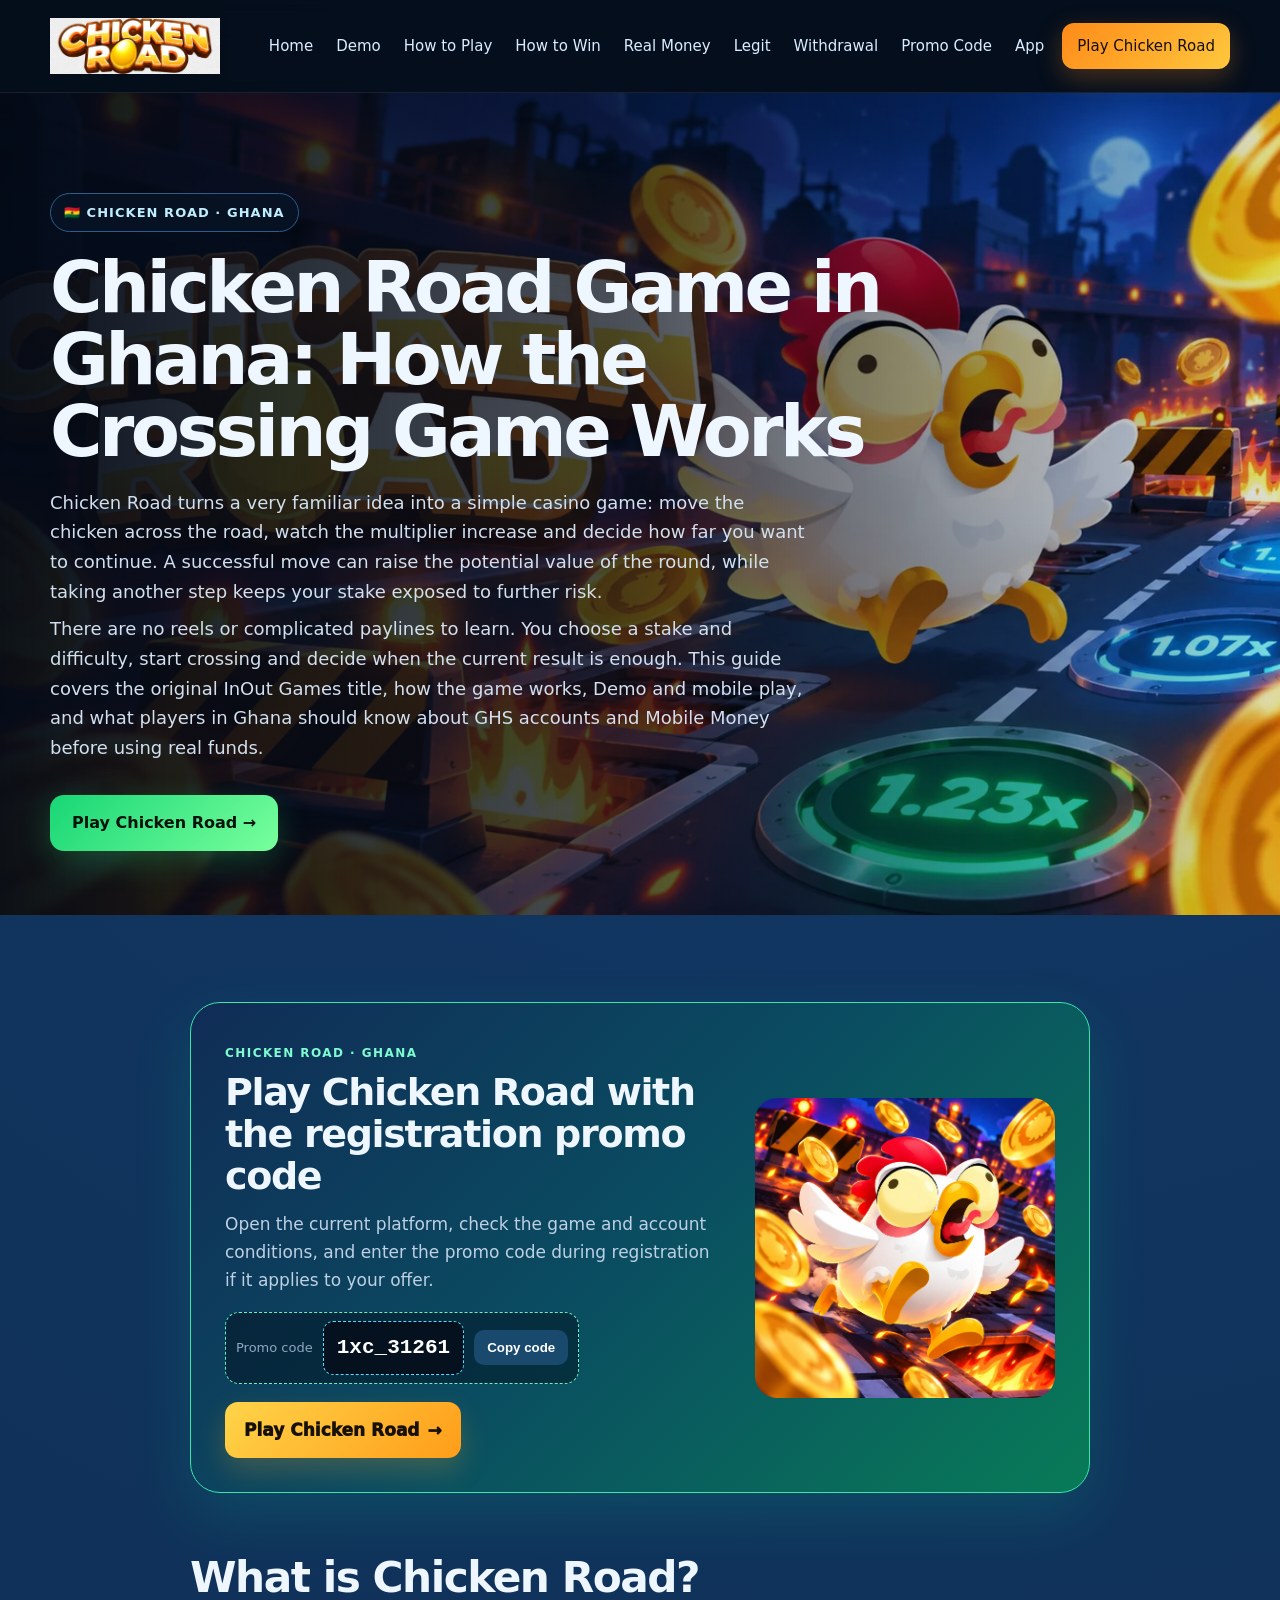
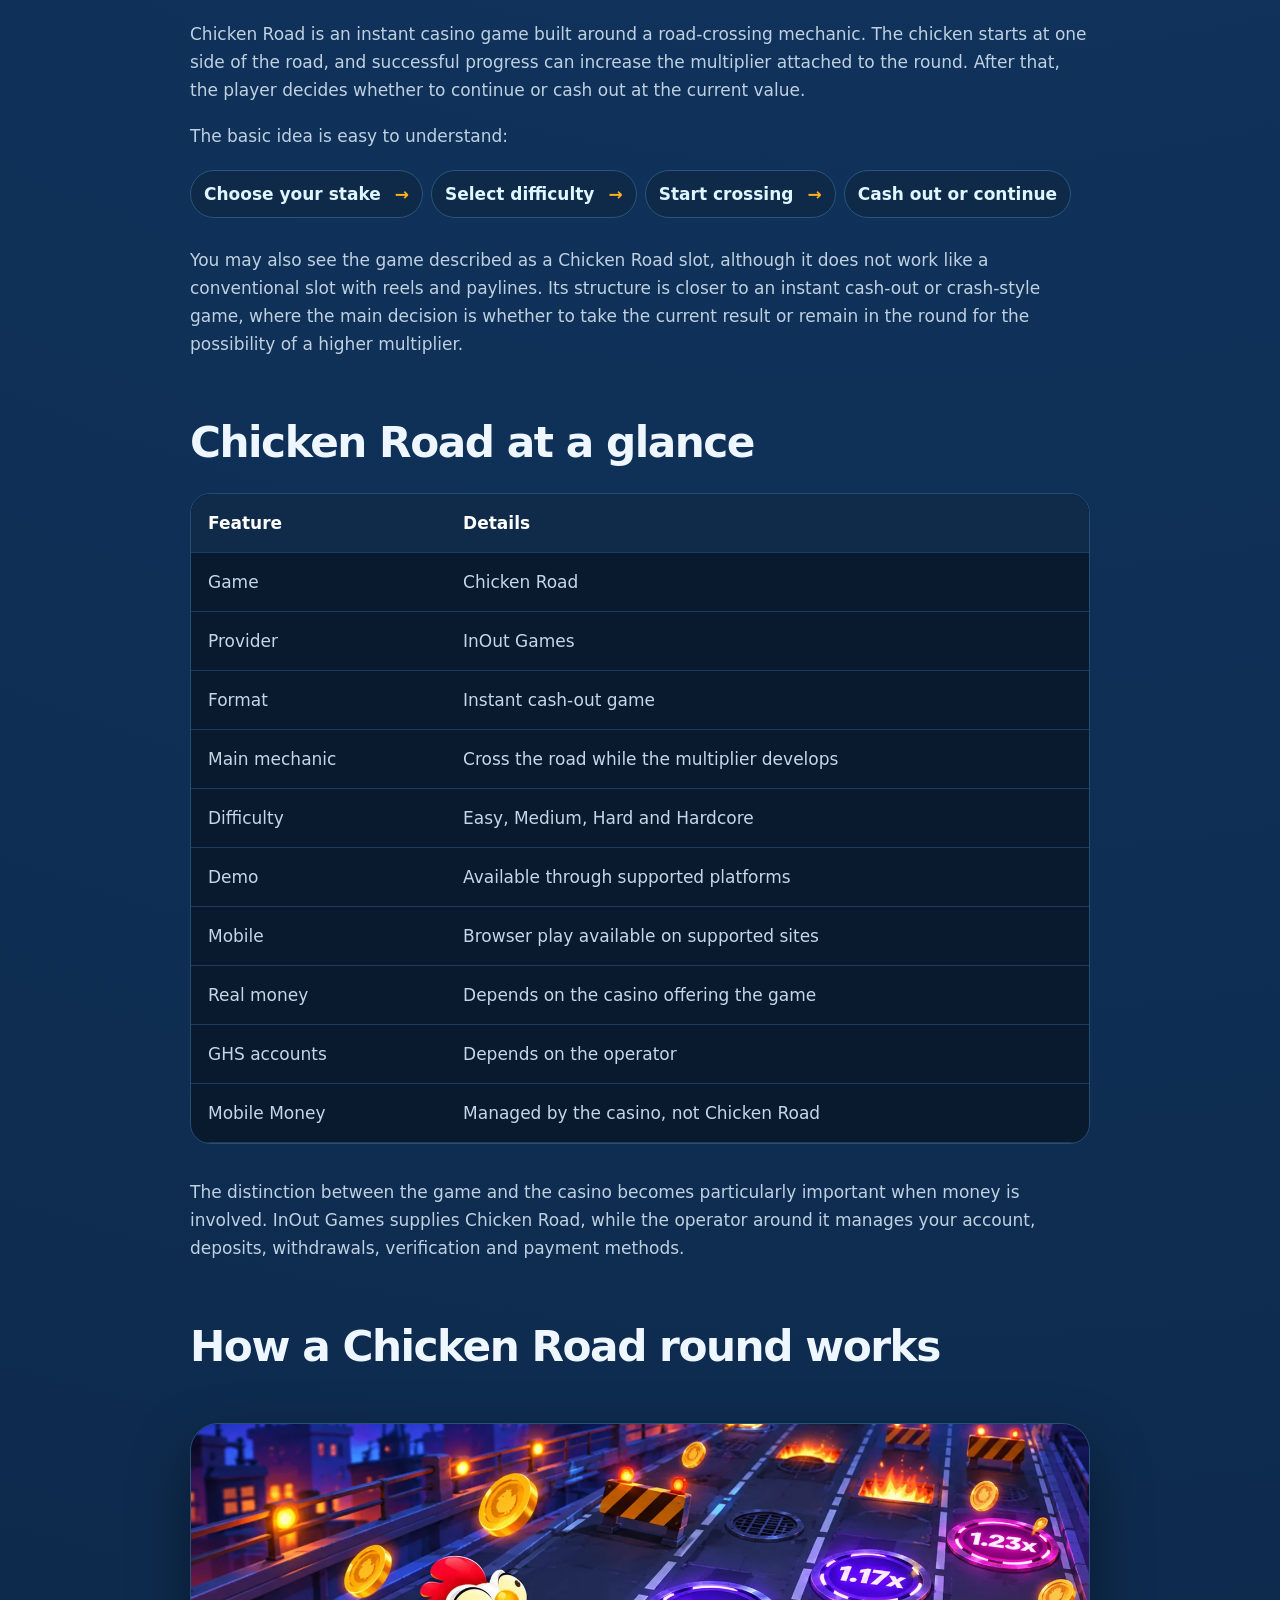
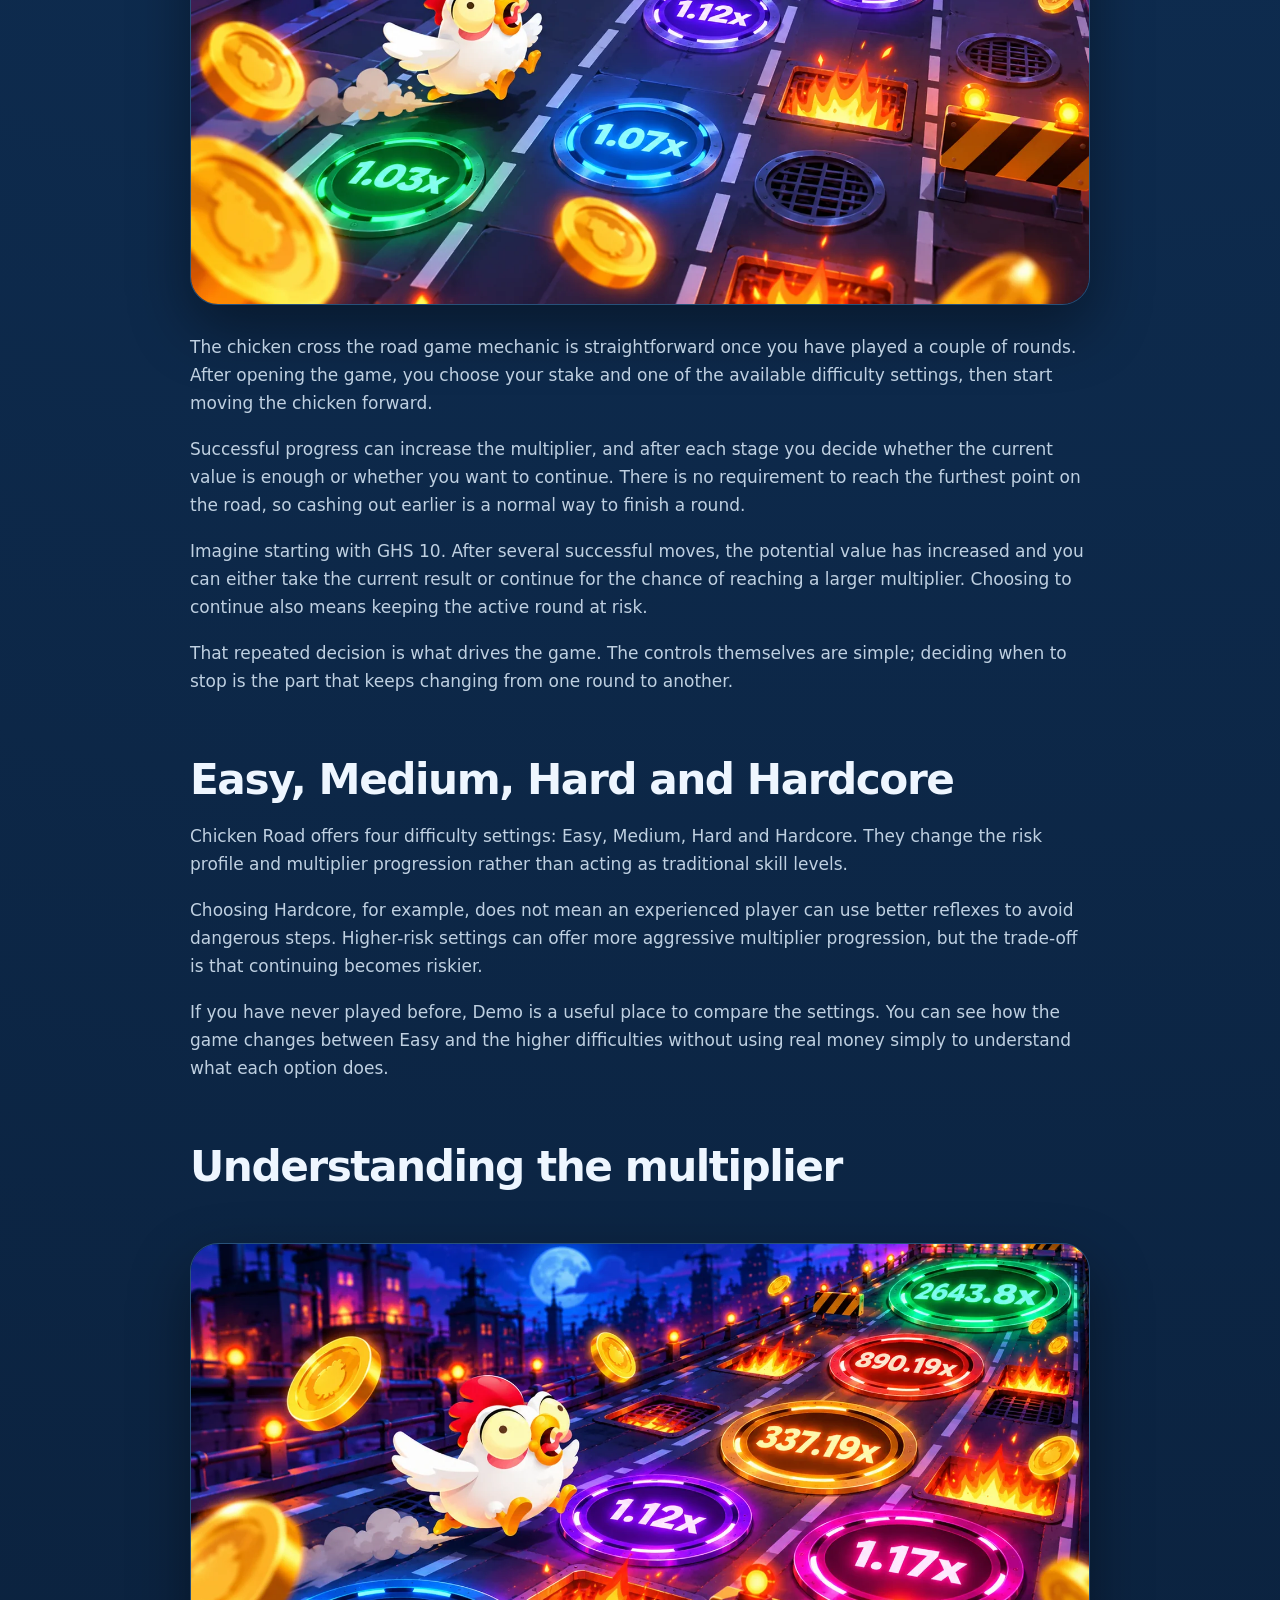
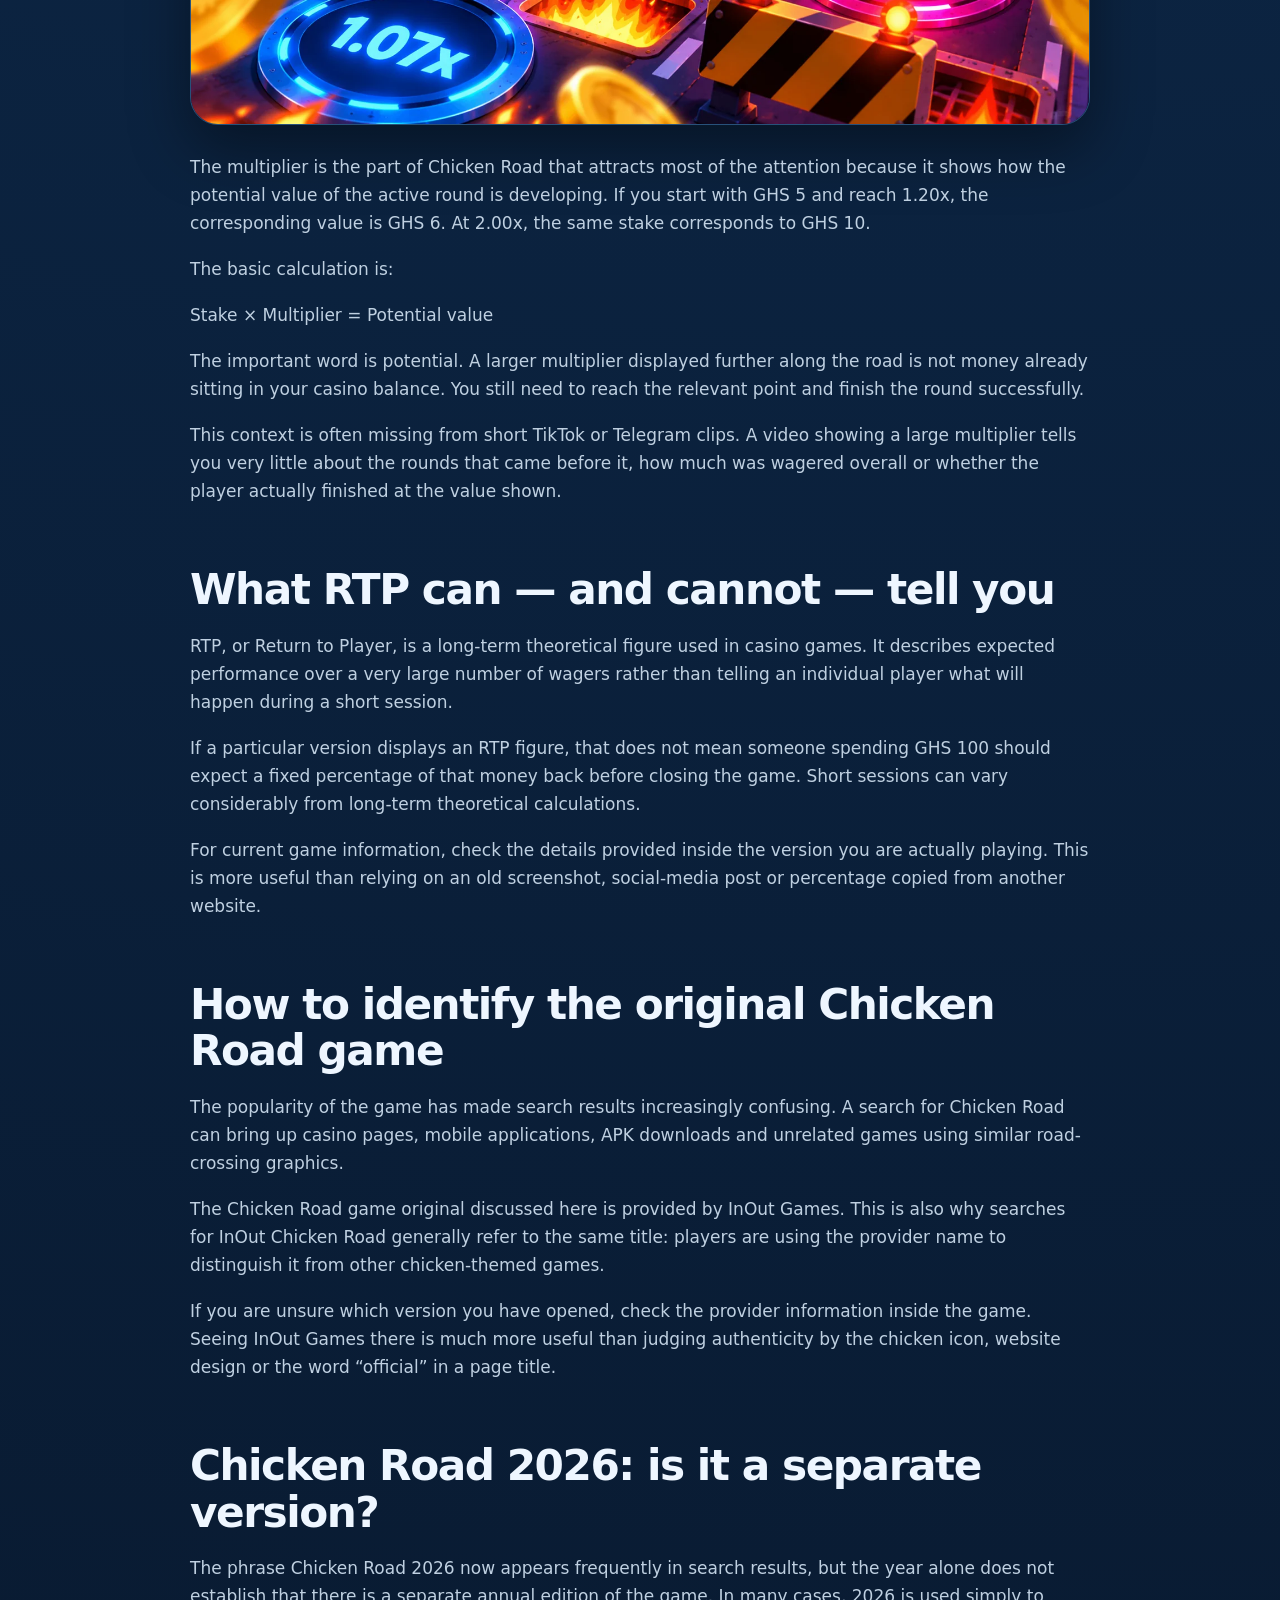
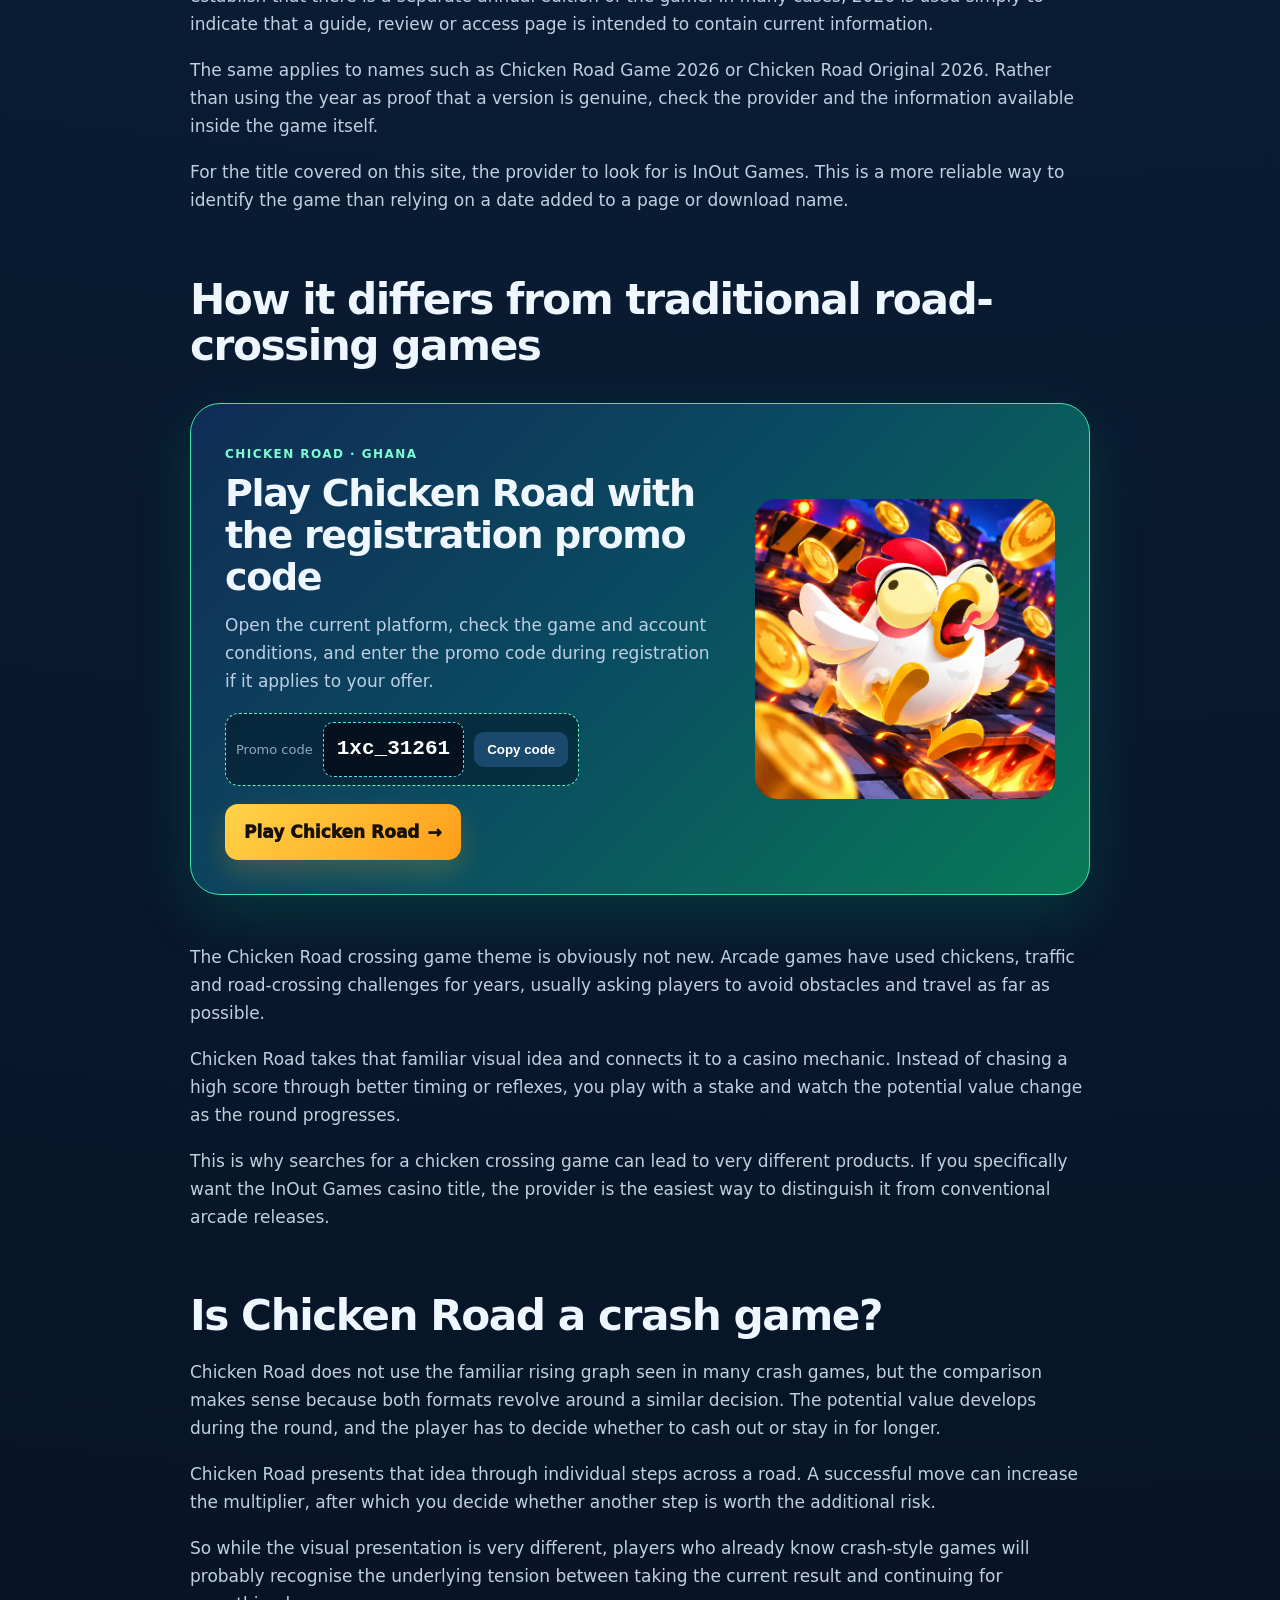
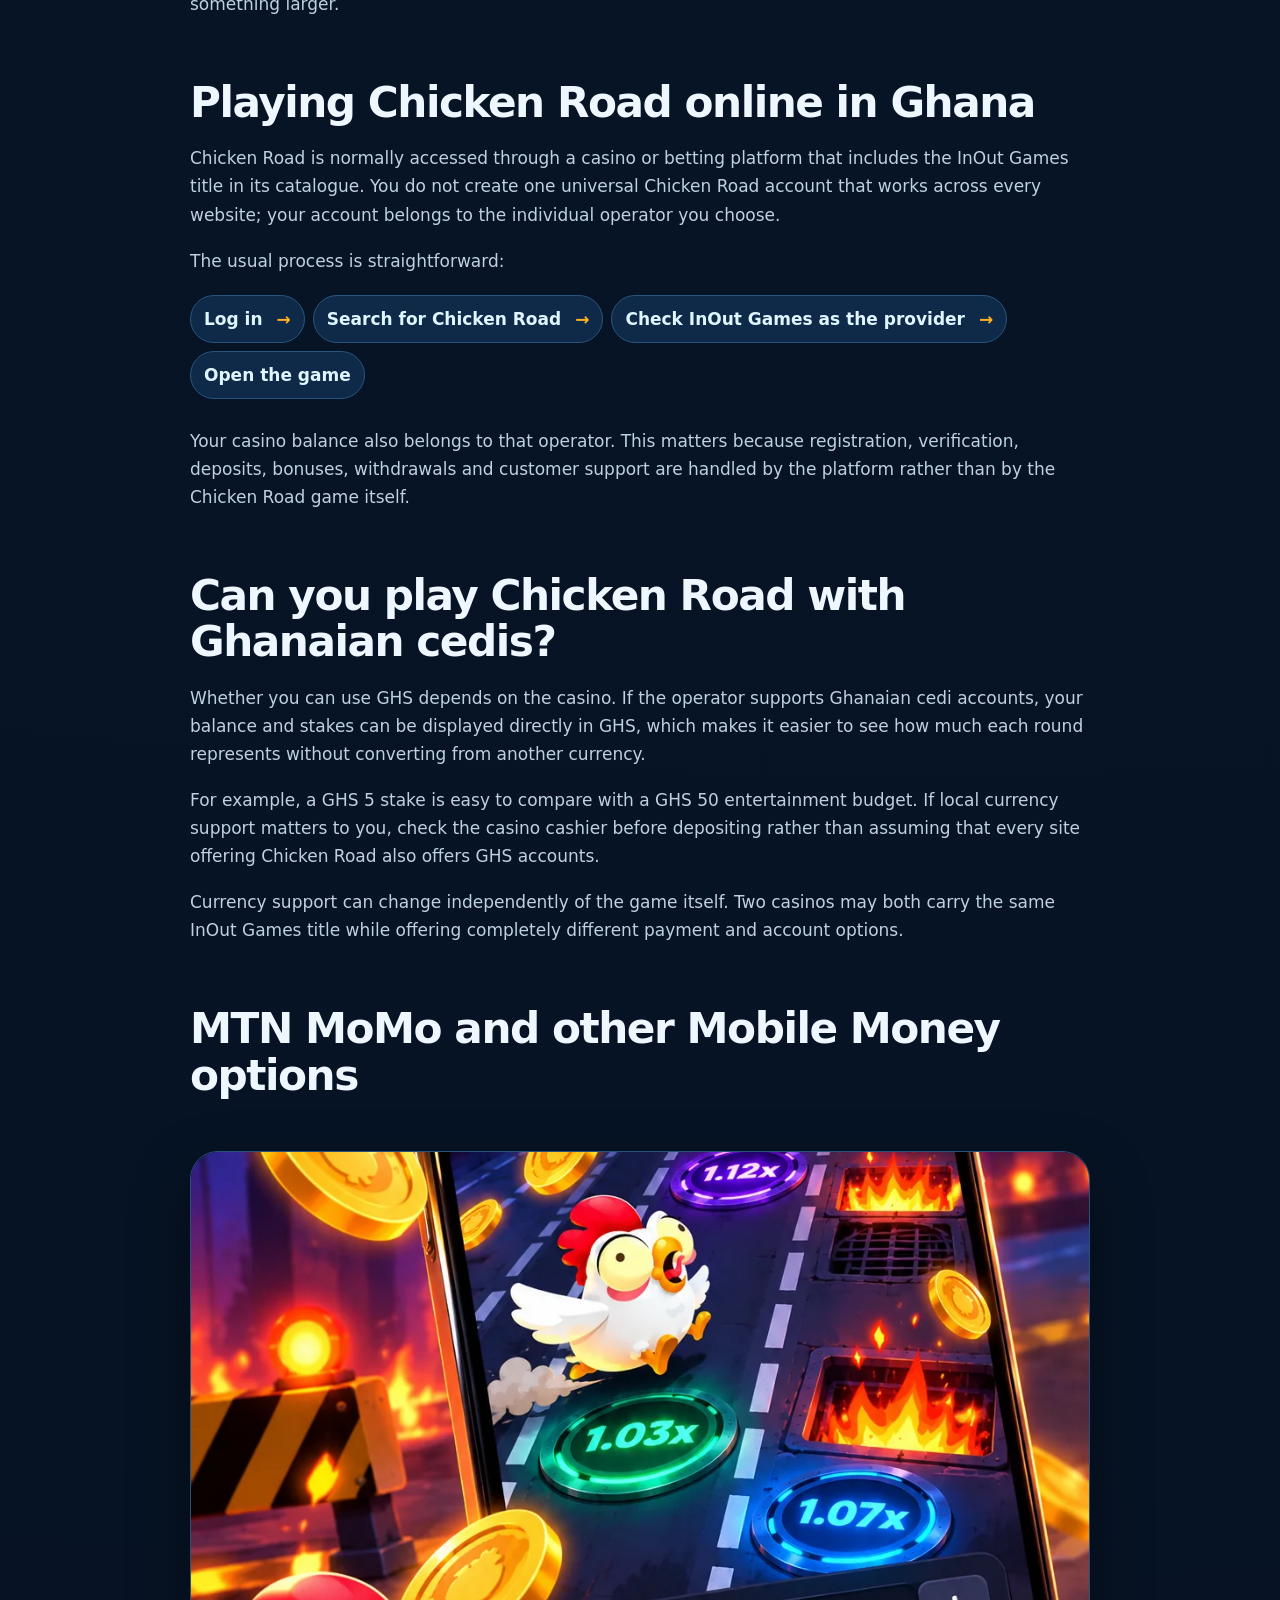
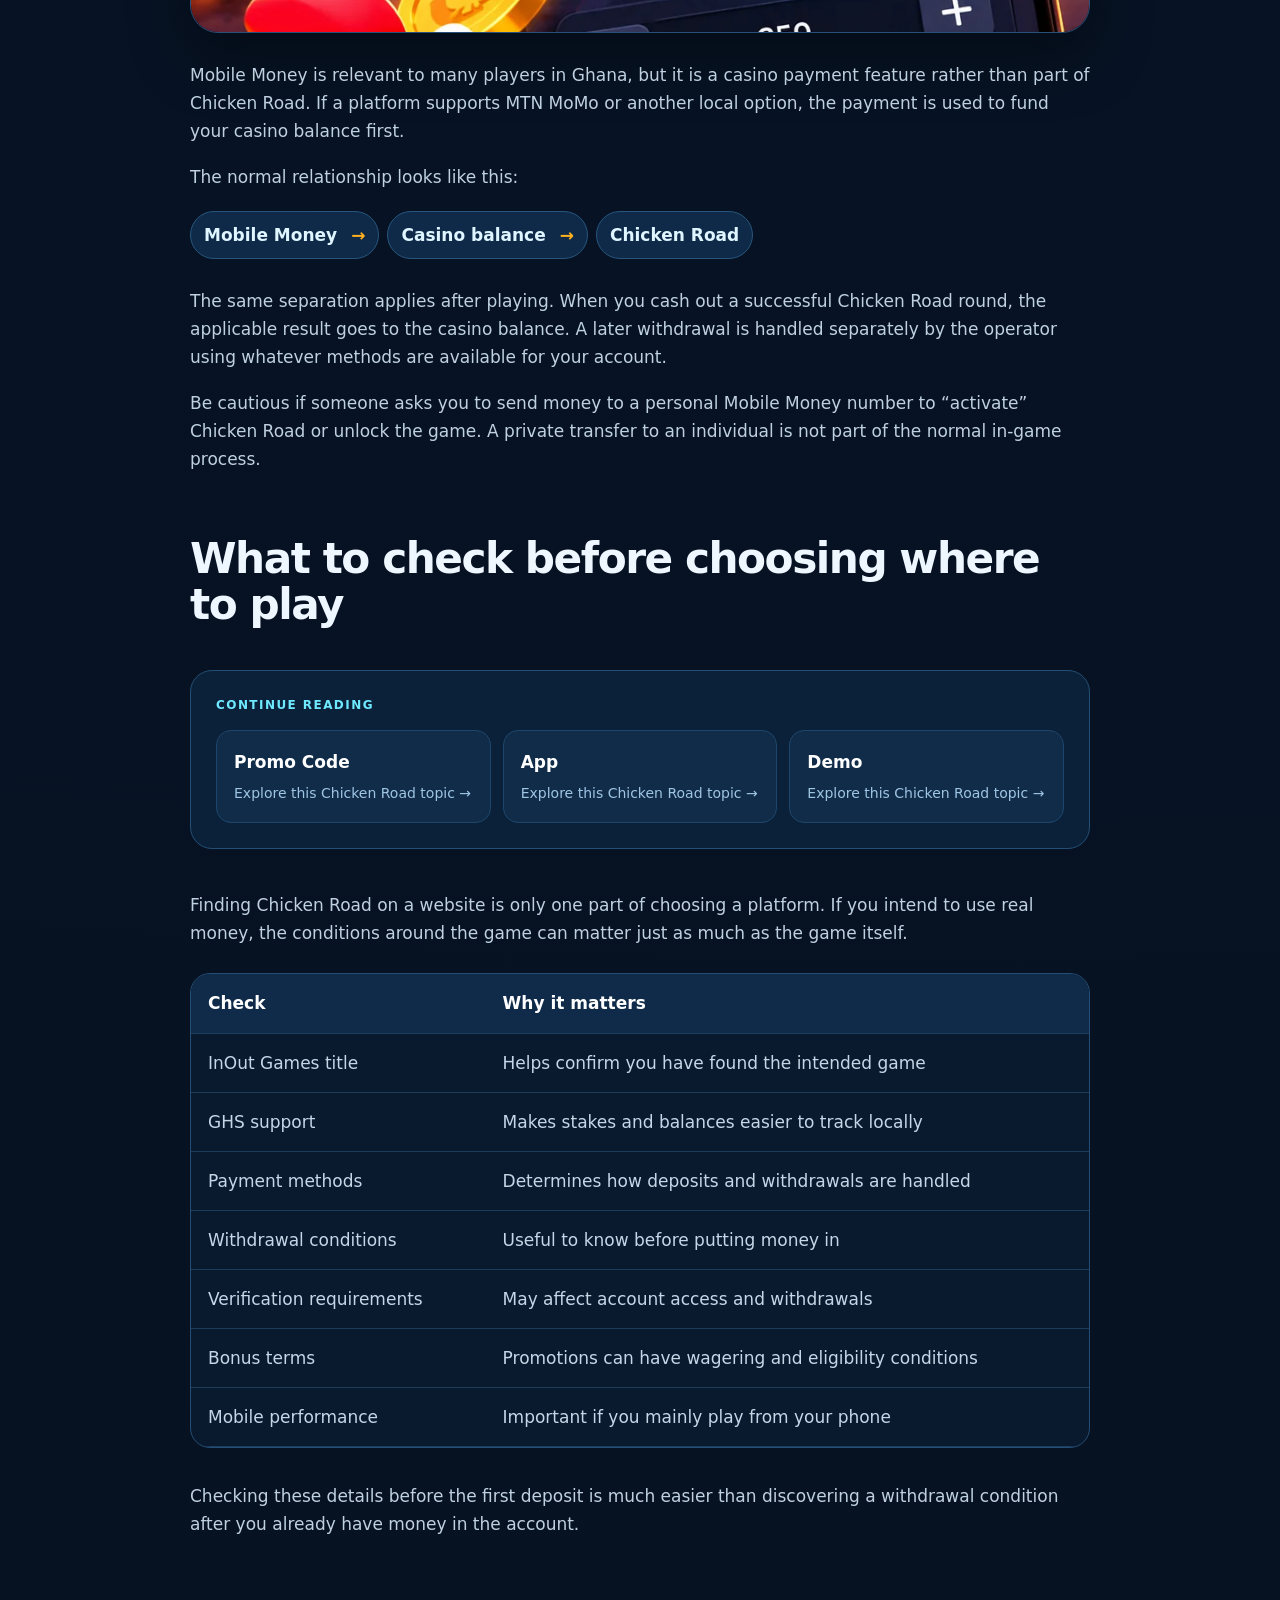
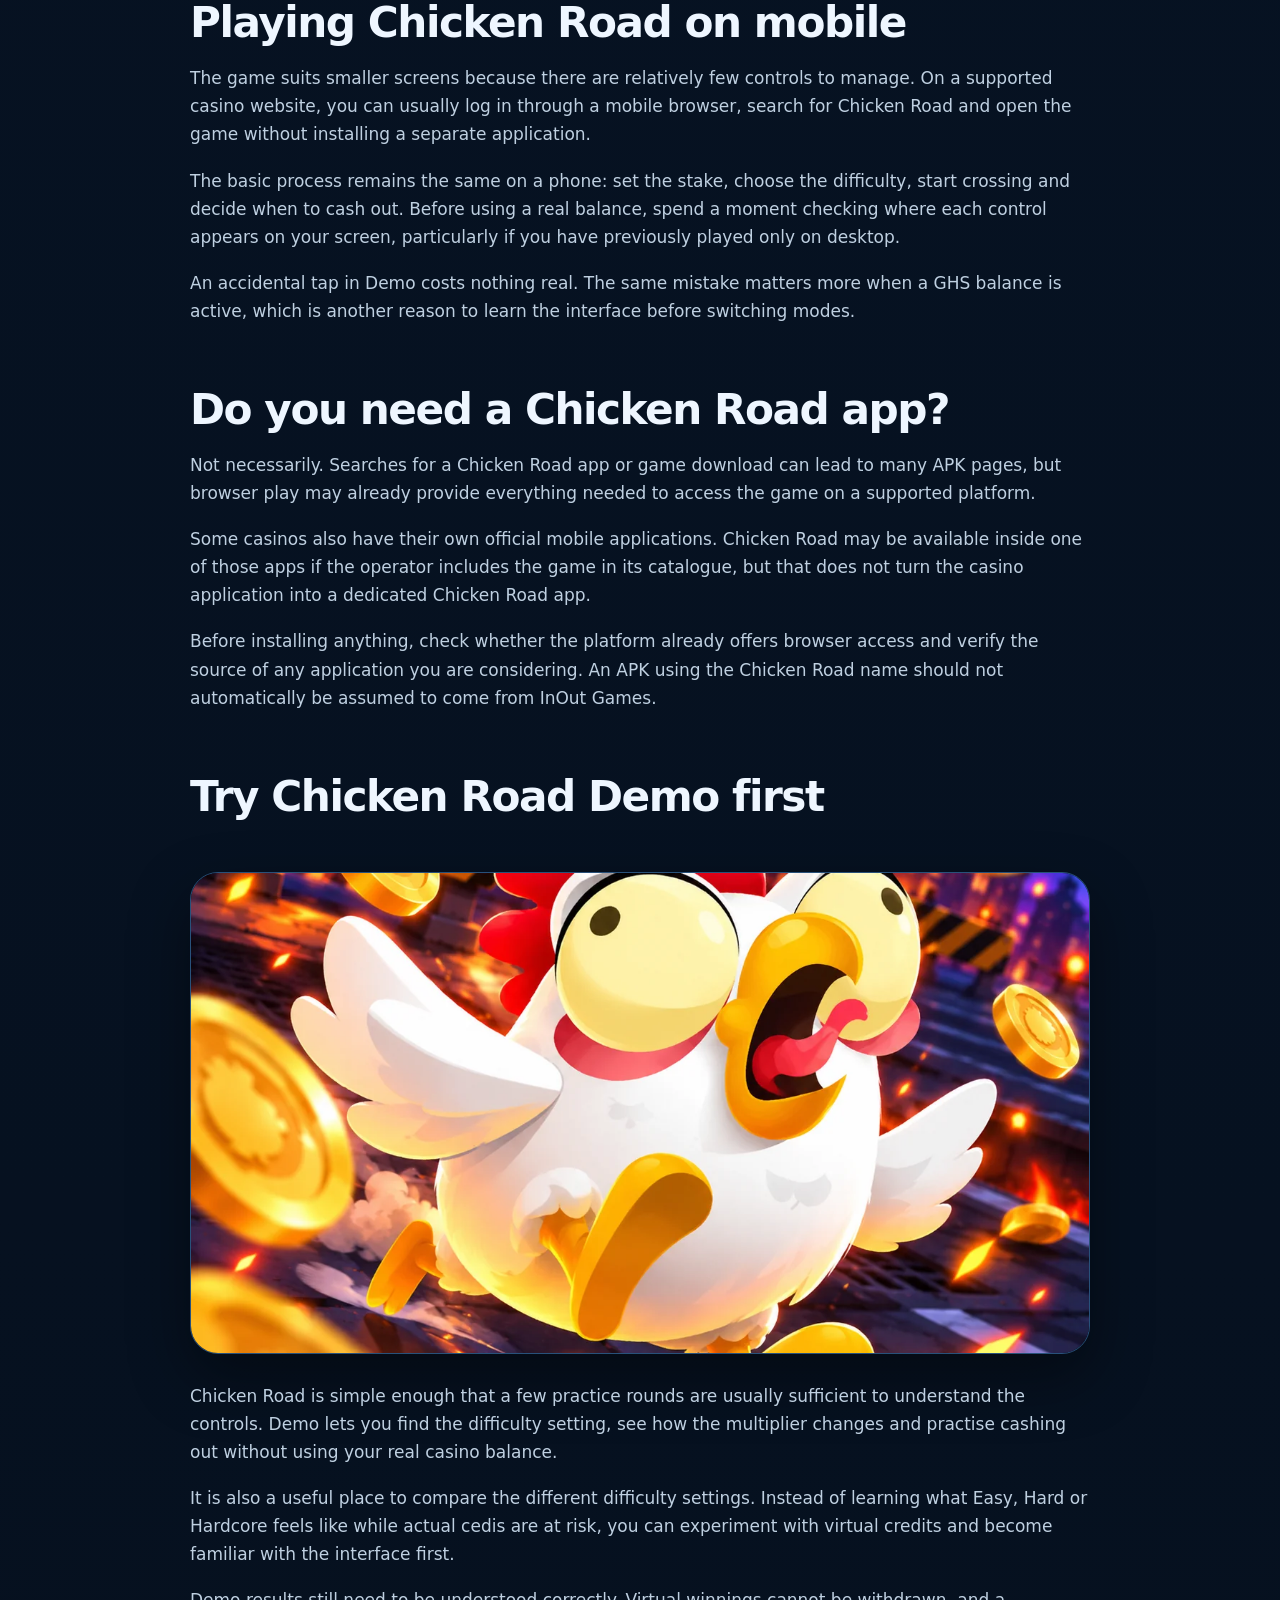
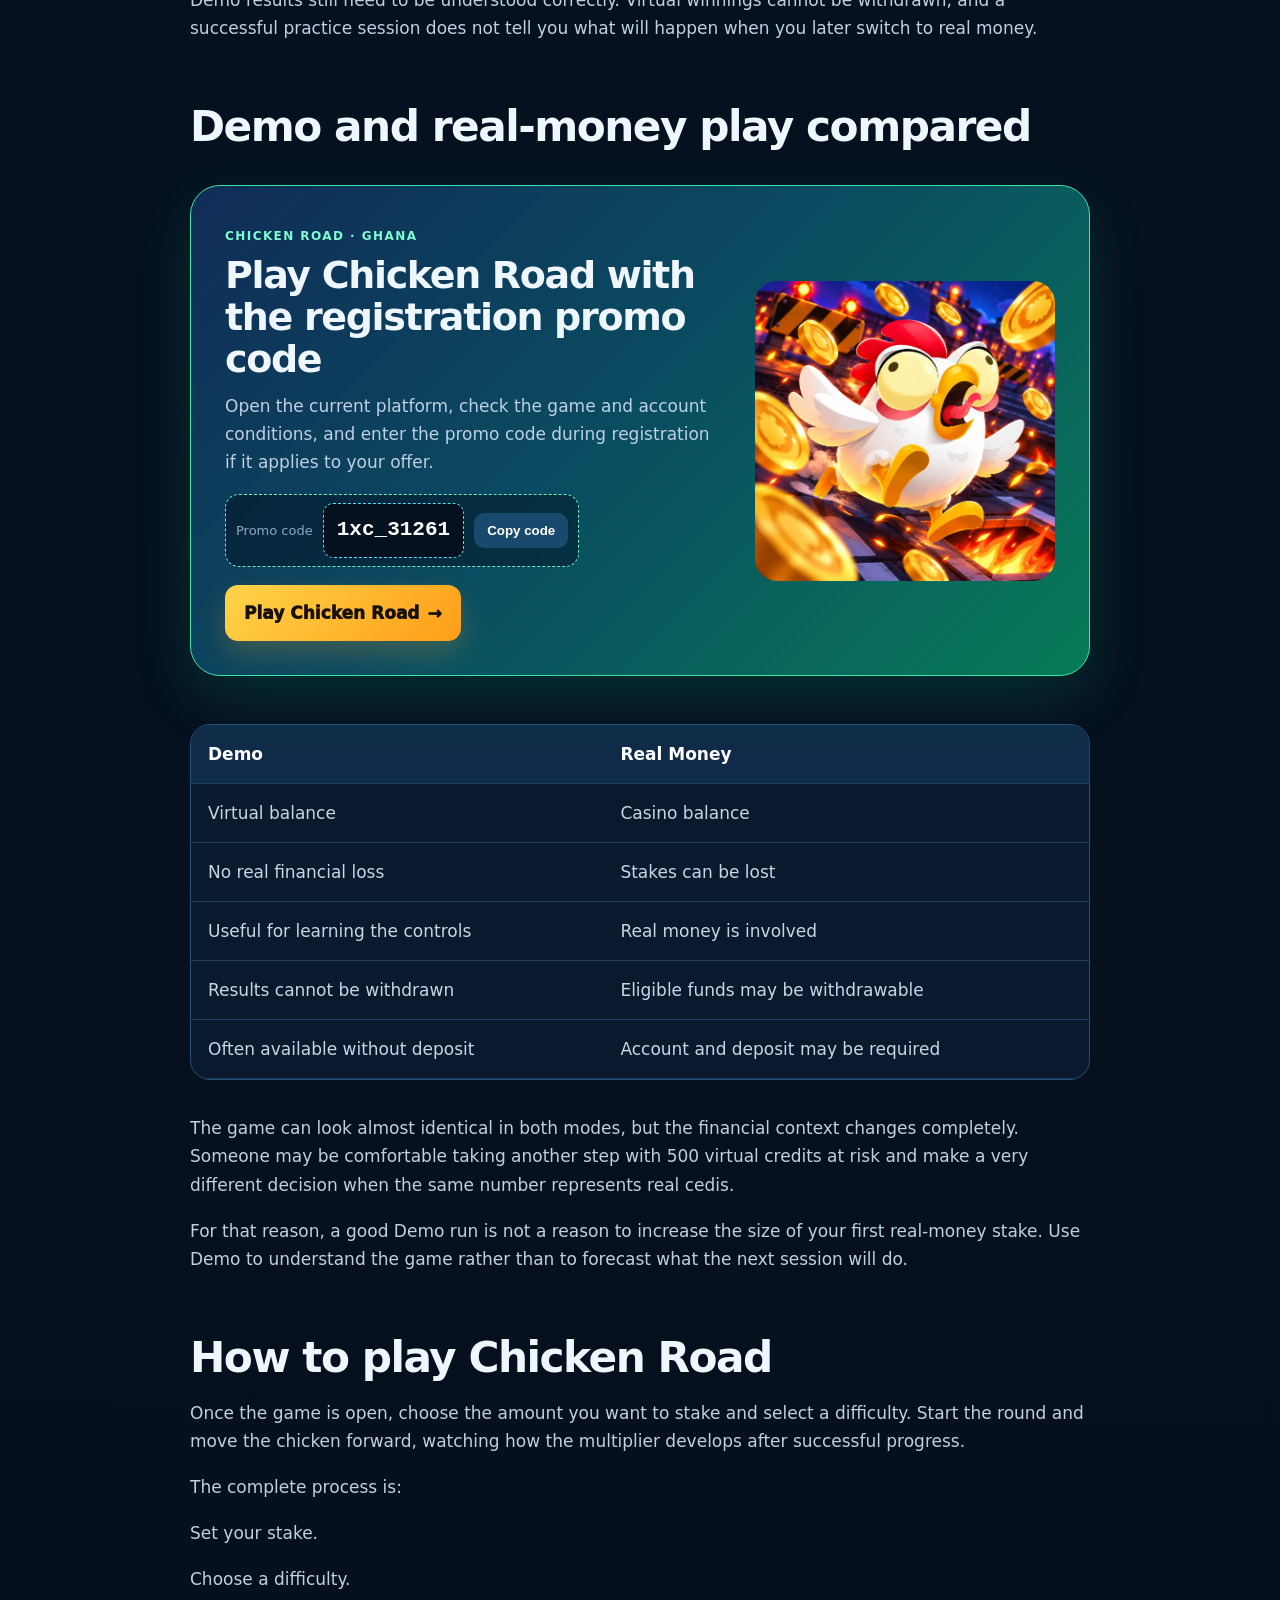
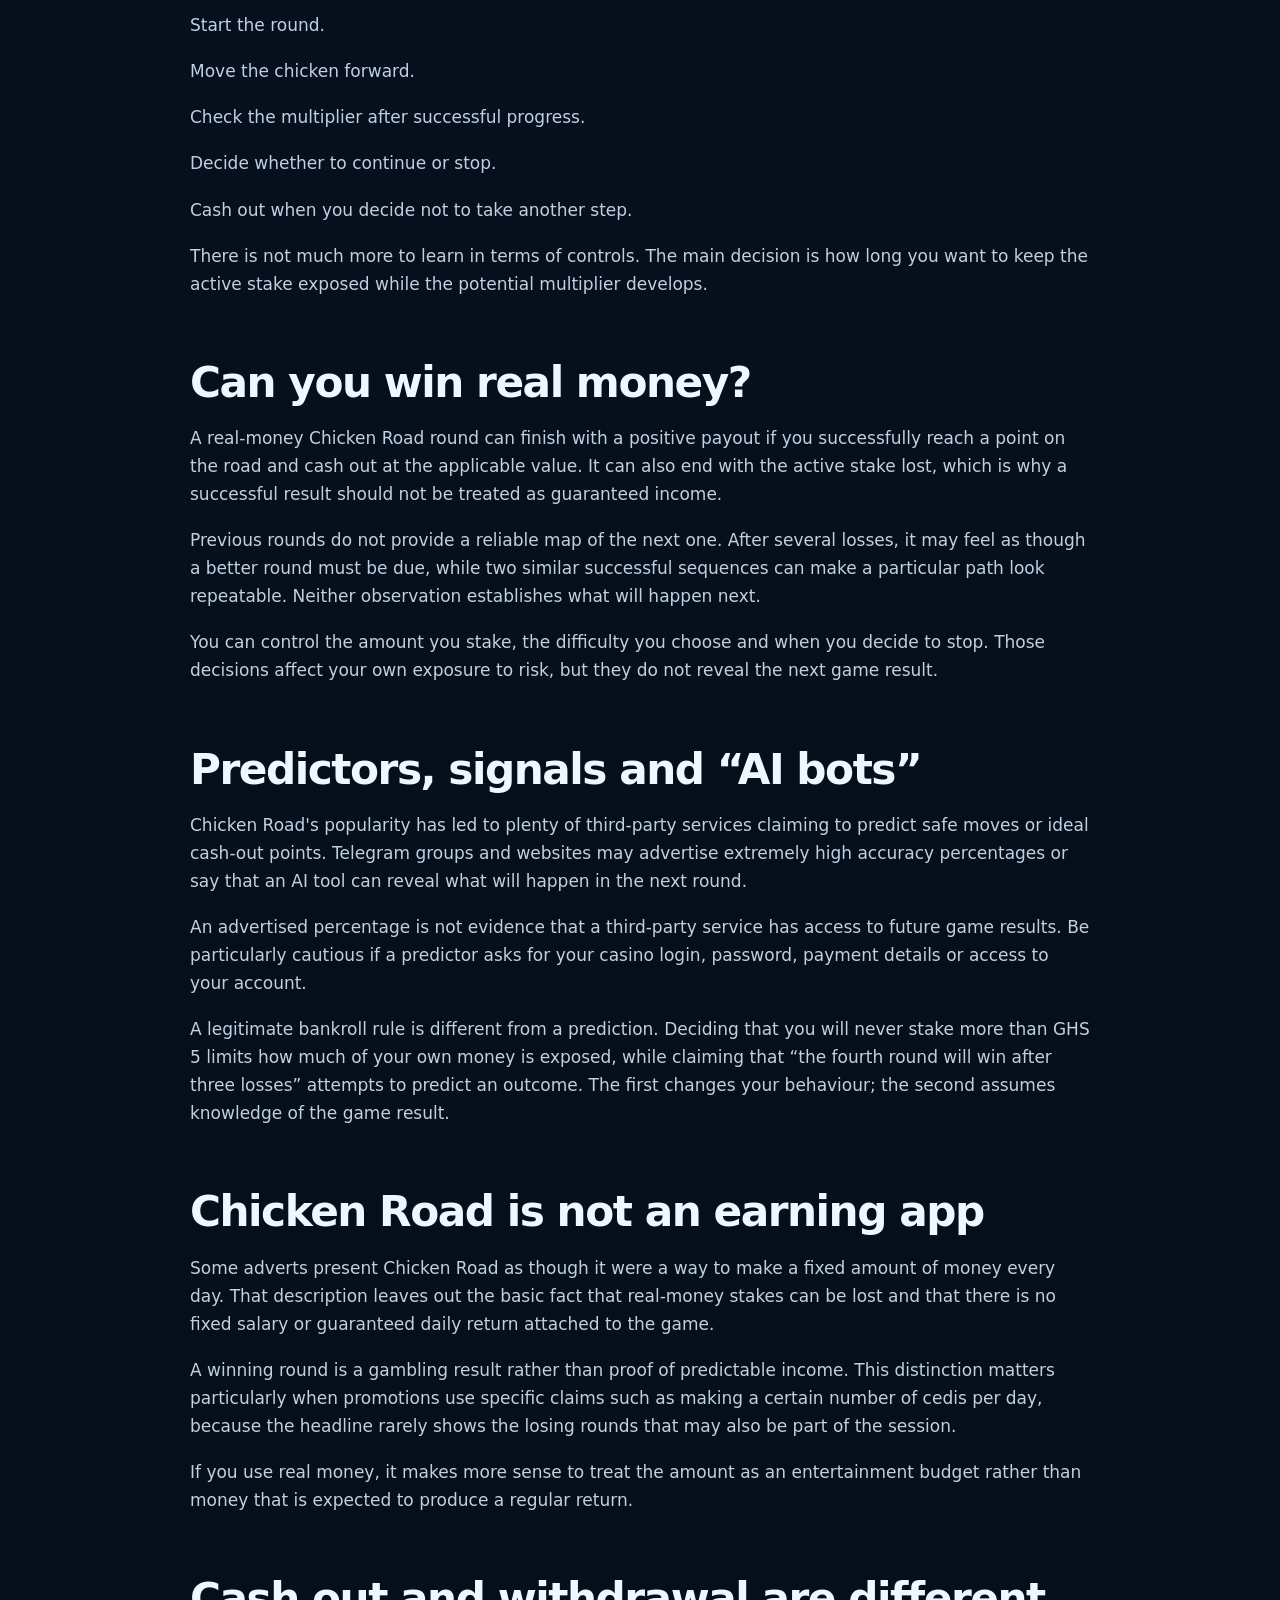
==== commit 0255634a: "Update" ====
--- a/index.html
+++ b/index.html
@@ -1 +1 @@
-<!doctype html><html lang="en-GH"><head><meta charset="utf-8"><meta name="viewport" content="width=device-width,initial-scale=1"><meta name="google-site-verification" content="nFR4UAhQhfF3JEUqetZrmdI6Ak3MQ-NBLoJH2c6ciEM"><title>Chicken Road Game Ghana 2026 – How It Works &amp; Where to Play</title><meta name="description" content="A practical guide to Chicken Road in Ghana. See how the InOut game works, learn the crossing mechanic, try Demo play and understand real-money access."><link rel="canonical" href="https://duboiscentreghana.org/"><link rel="icon" href="/assets/favicon.ico"><link rel="stylesheet" href="/assets/style-final.css"></head><body><header class="top"><div class="wrap nav"><a class="brand" href="/"><img alt="Chicken Road" src="/assets/logo.webp"></a><nav class="desktop-nav"><a href="/">Home page</a><div class="nav-drop"><button type="button">Pages <span>⌄</span></button><div class="nav-drop-menu"><a href="/">Home page</a><a href="/chicken-road-demo/">Demo</a><a href="/how-to-play-chicken-road/">How to play</a><a href="/how-to-win-chicken-road/">How to win</a><a href="/chicken-road-real-money/">Real Money</a><a href="/is-chicken-road-legit/">Legit</a><a href="/chicken-road-withdrawal/">Withdrawal</a><a href="/chicken-road-promo-code/">Promo Code</a><a href="/chicken-road-app-download/">App</a></div></div><a class="play" href="/info/">Play Chicken Road</a></nav><button class="mobile-menu-toggle" type="button" aria-label="Open menu" aria-expanded="false" aria-controls="mobile-site-menu"><span></span><span></span><span></span></button><nav class="mobile-site-menu" id="mobile-site-menu" aria-label="Mobile navigation"><a href="/">Home page</a><a href="/chicken-road-demo/">Demo</a><a href="/how-to-play-chicken-road/">How to play</a><a href="/how-to-win-chicken-road/">How to win</a><a href="/chicken-road-real-money/">Real Money</a><a href="/is-chicken-road-legit/">Legit</a><a href="/chicken-road-withdrawal/">Withdrawal</a><a href="/chicken-road-promo-code/">Promo Code</a><a href="/chicken-road-app-download/">App</a><a class="mobile-play" href="/info/">Play Chicken Road</a></nav></div></header><main><section class="article-hero"><div class="article-hero-bg" style="background-image:linear-gradient(90deg,rgba(3,10,22,.96),rgba(3,10,22,.72) 48%,rgba(3,10,22,.12)),url('/assets/hero.webp')"></div><div class="wrap article-hero-inner"><span class="eyebrow">🇬🇭 CHICKEN ROAD · GHANA</span><h1>Chicken Road Game in Ghana: How the Crossing Game Works</h1><div class="hero-text"><p>Chicken Road turns a very familiar idea into a simple casino game: move the chicken across the road, watch the multiplier increase and decide how far you want to continue. A successful move can raise the potential value of the round, while taking another step keeps your stake exposed to further risk.</p><p>There are no reels or complicated paylines to learn. You choose a stake and difficulty, start crossing and decide when the current result is enough. This guide covers the original InOut Games title, how the game works, Demo and mobile play, and what players in Ghana should know about GHS accounts and Mobile Money before using real funds.</p></div><a class="btn primary hero-ref" href="/info/">Play Chicken Road →</a></div></section><div class="wrap article-shell no-rail"><article class="article"><aside class="promo promo-bright"><div class="promo-copy"><span class="promo-kicker">CHICKEN ROAD · GHANA</span><h2>Play Chicken Road with the registration promo code</h2><p>Open the current platform, check the game and account conditions, and enter the promo code during registration if it applies to your offer.</p><div class="promo-code"><span>Promo code</span><strong>1xc_31261</strong><button data-copy="1xc_31261" type="button">Copy code</button></div></div><div class="promo-art"><img alt="Chicken Road" loading="lazy" src="/assets/chicken.webp"></div><a class="promo-btn" href="/info/">Play Chicken Road <span>→</span></a></aside><h2>What is Chicken Road?</h2><p>Chicken Road is an instant casino game built around a road-crossing mechanic. The chicken starts at one side of the road, and successful progress can increase the multiplier attached to the round. After that, the player decides whether to continue or cash out at the current value.</p><p>The basic idea is easy to understand:</p><div class="flow"><span>Choose your stake</span><span>Select difficulty</span><span>Start crossing</span><span>Cash out or continue</span></div><p>You may also see the game described as a Chicken Road slot, although it does not work like a conventional slot with reels and paylines. Its structure is closer to an instant cash-out or crash-style game, where the main decision is whether to take the current result or remain in the round for the possibility of a higher multiplier.</p><h2>Chicken Road at a glance</h2><div class="table-wrap"><table><tr><th>Feature</th><th>Details</th></tr><tr><td>Game</td><td>Chicken Road</td></tr><tr><td>Provider</td><td>InOut Games</td></tr><tr><td>Format</td><td>Instant cash-out game</td></tr><tr><td>Main mechanic</td><td>Cross the road while the multiplier develops</td></tr><tr><td>Difficulty</td><td>Easy, Medium, Hard and Hardcore</td></tr><tr><td>Demo</td><td>Available through supported platforms</td></tr><tr><td>Mobile</td><td>Browser play available on supported sites</td></tr><tr><td>Real money</td><td>Depends on the casino offering the game</td></tr><tr><td>GHS accounts</td><td>Depends on the operator</td></tr><tr><td>Mobile Money</td><td>Managed by the casino, not Chicken Road</td></tr></table></div><p>The distinction between the game and the casino becomes particularly important when money is involved. InOut Games supplies Chicken Road, while the operator around it manages your account, deposits, withdrawals, verification and payment methods.</p><h2>How a Chicken Road round works</h2><figure class="content-image"><img src="/assets/gameplay.webp" alt="How a Chicken Road round works" loading="lazy"></figure><p>The chicken cross the road game mechanic is straightforward once you have played a couple of rounds. After opening the game, you choose your stake and one of the available difficulty settings, then start moving the chicken forward.</p><p>Successful progress can increase the multiplier, and after each stage you decide whether the current value is enough or whether you want to continue. There is no requirement to reach the furthest point on the road, so cashing out earlier is a normal way to finish a round.</p><p>Imagine starting with GHS 10. After several successful moves, the potential value has increased and you can either take the current result or continue for the chance of reaching a larger multiplier. Choosing to continue also means keeping the active round at risk.</p><p>That repeated decision is what drives the game. The controls themselves are simple; deciding when to stop is the part that keeps changing from one round to another.</p><h2>Easy, Medium, Hard and Hardcore</h2><p>Chicken Road offers four difficulty settings: Easy, Medium, Hard and Hardcore. They change the risk profile and multiplier progression rather than acting as traditional skill levels.</p><p>Choosing Hardcore, for example, does not mean an experienced player can use better reflexes to avoid dangerous steps. Higher-risk settings can offer more aggressive multiplier progression, but the trade-off is that continuing becomes riskier.</p><p>If you have never played before, Demo is a useful place to compare the settings. You can see how the game changes between Easy and the higher difficulties without using real money simply to understand what each option does.</p><h2>Understanding the multiplier</h2><figure class="content-image"><img src="/assets/high-multiplier.webp" alt="Understanding the multiplier" loading="lazy"></figure><p>The multiplier is the part of Chicken Road that attracts most of the attention because it shows how the potential value of the active round is developing. If you start with GHS 5 and reach 1.20x, the corresponding value is GHS 6. At 2.00x, the same stake corresponds to GHS 10.</p><p>The basic calculation is:</p><p>Stake × Multiplier = Potential value</p><p>The important word is potential. A larger multiplier displayed further along the road is not money already sitting in your casino balance. You still need to reach the relevant point and finish the round successfully.</p><p>This context is often missing from short TikTok or Telegram clips. A video showing a large multiplier tells you very little about the rounds that came before it, how much was wagered overall or whether the player actually finished at the value shown.</p><h2>What RTP can — and cannot — tell you</h2><p>RTP, or Return to Player, is a long-term theoretical figure used in casino games. It describes expected performance over a very large number of wagers rather than telling an individual player what will happen during a short session.</p><p>If a particular version displays an RTP figure, that does not mean someone spending GHS 100 should expect a fixed percentage of that money back before closing the game. Short sessions can vary considerably from long-term theoretical calculations.</p><p>For current game information, check the details provided inside the version you are actually playing. This is more useful than relying on an old screenshot, social-media post or percentage copied from another website.</p><h2>How to identify the original Chicken Road game</h2><p>The popularity of the game has made search results increasingly confusing. A search for Chicken Road can bring up casino pages, mobile applications, APK downloads and unrelated games using similar road-crossing graphics.</p><p>The Chicken Road game original discussed here is provided by InOut Games. This is also why searches for InOut Chicken Road generally refer to the same title: players are using the provider name to distinguish it from other chicken-themed games.</p><p>If you are unsure which version you have opened, check the provider information inside the game. Seeing InOut Games there is much more useful than judging authenticity by the chicken icon, website design or the word “official” in a page title.</p><h2>Chicken Road 2026: is it a separate version?</h2><p>The phrase Chicken Road 2026 now appears frequently in search results, but the year alone does not establish that there is a separate annual edition of the game. In many cases, 2026 is used simply to indicate that a guide, review or access page is intended to contain current information.</p><p>The same applies to names such as Chicken Road Game 2026 or Chicken Road Original 2026. Rather than using the year as proof that a version is genuine, check the provider and the information available inside the game itself.</p><p>For the title covered on this site, the provider to look for is InOut Games. This is a more reliable way to identify the game than relying on a date added to a page or download name.</p><h2>How it differs from traditional road-crossing games</h2><aside class="promo promo-bright"><div class="promo-copy"><span class="promo-kicker">CHICKEN ROAD · GHANA</span><h2>Play Chicken Road with the registration promo code</h2><p>Open the current platform, check the game and account conditions, and enter the promo code during registration if it applies to your offer.</p><div class="promo-code"><span>Promo code</span><strong>1xc_31261</strong><button data-copy="1xc_31261" type="button">Copy code</button></div></div><div class="promo-art"><img alt="Chicken Road" loading="lazy" src="/assets/chicken.webp"></div><a class="promo-btn" href="/info/">Play Chicken Road <span>→</span></a></aside><p>The Chicken Road crossing game theme is obviously not new. Arcade games have used chickens, traffic and road-crossing challenges for years, usually asking players to avoid obstacles and travel as far as possible.</p><p>Chicken Road takes that familiar visual idea and connects it to a casino mechanic. Instead of chasing a high score through better timing or reflexes, you play with a stake and watch the potential value change as the round progresses.</p><p>This is why searches for a chicken crossing game can lead to very different products. If you specifically want the InOut Games casino title, the provider is the easiest way to distinguish it from conventional arcade releases.</p><h2>Is Chicken Road a crash game?</h2><p>Chicken Road does not use the familiar rising graph seen in many crash games, but the comparison makes sense because both formats revolve around a similar decision. The potential value develops during the round, and the player has to decide whether to cash out or stay in for longer.</p><p>Chicken Road presents that idea through individual steps across a road. A successful move can increase the multiplier, after which you decide whether another step is worth the additional risk.</p><p>So while the visual presentation is very different, players who already know crash-style games will probably recognise the underlying tension between taking the current result and continuing for something larger.</p><h2>Playing Chicken Road online in Ghana</h2><p>Chicken Road is normally accessed through a casino or betting platform that includes the InOut Games title in its catalogue. You do not create one universal Chicken Road account that works across every website; your account belongs to the individual operator you choose.</p><p>The usual process is straightforward:</p><div class="flow"><span>Log in</span><span>Search for Chicken Road</span><span>Check InOut Games as the provider</span><span>Open the game</span></div><p>Your casino balance also belongs to that operator. This matters because registration, verification, deposits, bonuses, withdrawals and customer support are handled by the platform rather than by the Chicken Road game itself.</p><h2>Can you play Chicken Road with Ghanaian cedis?</h2><p>Whether you can use GHS depends on the casino. If the operator supports Ghanaian cedi accounts, your balance and stakes can be displayed directly in GHS, which makes it easier to see how much each round represents without converting from another currency.</p><p>For example, a GHS 5 stake is easy to compare with a GHS 50 entertainment budget. If local currency support matters to you, check the casino cashier before depositing rather than assuming that every site offering Chicken Road also offers GHS accounts.</p><p>Currency support can change independently of the game itself. Two casinos may both carry the same InOut Games title while offering completely different payment and account options.</p><h2>MTN MoMo and other Mobile Money options</h2><figure class="content-image"><img src="/assets/mobile.webp" alt="MTN MoMo and other Mobile Money options" loading="lazy"></figure><p>Mobile Money is relevant to many players in Ghana, but it is a casino payment feature rather than part of Chicken Road. If a platform supports MTN MoMo or another local option, the payment is used to fund your casino balance first.</p><p>The normal relationship looks like this:</p><div class="flow"><span>Mobile Money</span><span>Casino balance</span><span>Chicken Road</span></div><p>The same separation applies after playing. When you cash out a successful Chicken Road round, the applicable result goes to the casino balance. A later withdrawal is handled separately by the operator using whatever methods are available for your account.</p><p>Be cautious if someone asks you to send money to a personal Mobile Money number to “activate” Chicken Road or unlock the game. A private transfer to an individual is not part of the normal in-game process.</p><h2>What to check before choosing where to play</h2><aside class="related"><span class="related-label">Continue reading</span><div class="related-grid"><a href="/chicken-road-promo-code/"><strong>Promo Code</strong><span>Explore this Chicken Road topic →</span></a><a href="/chicken-road-app-download/"><strong>App</strong><span>Explore this Chicken Road topic →</span></a><a href="/chicken-road-demo/"><strong>Demo</strong><span>Explore this Chicken Road topic →</span></a></div></aside><p>Finding Chicken Road on a website is only one part of choosing a platform. If you intend to use real money, the conditions around the game can matter just as much as the game itself.</p><div class="table-wrap"><table><tr><th>Check</th><th>Why it matters</th></tr><tr><td>InOut Games title</td><td>Helps confirm you have found the intended game</td></tr><tr><td>GHS support</td><td>Makes stakes and balances easier to track locally</td></tr><tr><td>Payment methods</td><td>Determines how deposits and withdrawals are handled</td></tr><tr><td>Withdrawal conditions</td><td>Useful to know before putting money in</td></tr><tr><td>Verification requirements</td><td>May affect account access and withdrawals</td></tr><tr><td>Bonus terms</td><td>Promotions can have wagering and eligibility conditions</td></tr><tr><td>Mobile performance</td><td>Important if you mainly play from your phone</td></tr></table></div><p>Checking these details before the first deposit is much easier than discovering a withdrawal condition after you already have money in the account.</p><h2>Playing Chicken Road on mobile</h2><p>The game suits smaller screens because there are relatively few controls to manage. On a supported casino website, you can usually log in through a mobile browser, search for Chicken Road and open the game without installing a separate application.</p><p>The basic process remains the same on a phone: set the stake, choose the difficulty, start crossing and decide when to cash out. Before using a real balance, spend a moment checking where each control appears on your screen, particularly if you have previously played only on desktop.</p><p>An accidental tap in Demo costs nothing real. The same mistake matters more when a GHS balance is active, which is another reason to learn the interface before switching modes.</p><h2>Do you need a Chicken Road app?</h2><p>Not necessarily. Searches for a Chicken Road app or game download can lead to many APK pages, but browser play may already provide everything needed to access the game on a supported platform.</p><p>Some casinos also have their own official mobile applications. Chicken Road may be available inside one of those apps if the operator includes the game in its catalogue, but that does not turn the casino application into a dedicated Chicken Road app.</p><p>Before installing anything, check whether the platform already offers browser access and verify the source of any application you are considering. An APK using the Chicken Road name should not automatically be assumed to come from InOut Games.</p><h2>Try Chicken Road Demo first</h2><figure class="content-image"><img src="/assets/chicken.webp" alt="Try Chicken Road Demo first" loading="lazy"></figure><p>Chicken Road is simple enough that a few practice rounds are usually sufficient to understand the controls. Demo lets you find the difficulty setting, see how the multiplier changes and practise cashing out without using your real casino balance.</p><p>It is also a useful place to compare the different difficulty settings. Instead of learning what Easy, Hard or Hardcore feels like while actual cedis are at risk, you can experiment with virtual credits and become familiar with the interface first.</p><p>Demo results still need to be understood correctly. Virtual winnings cannot be withdrawn, and a successful practice session does not tell you what will happen when you later switch to real money.</p><h2>Demo and real-money play compared</h2><aside class="promo promo-bright"><div class="promo-copy"><span class="promo-kicker">CHICKEN ROAD · GHANA</span><h2>Play Chicken Road with the registration promo code</h2><p>Open the current platform, check the game and account conditions, and enter the promo code during registration if it applies to your offer.</p><div class="promo-code"><span>Promo code</span><strong>1xc_31261</strong><button data-copy="1xc_31261" type="button">Copy code</button></div></div><div class="promo-art"><img alt="Chicken Road" loading="lazy" src="/assets/chicken.webp"></div><a class="promo-btn" href="/info/">Play Chicken Road <span>→</span></a></aside><div class="table-wrap"><table><tr><th>Demo</th><th>Real Money</th></tr><tr><td>Virtual balance</td><td>Casino balance</td></tr><tr><td>No real financial loss</td><td>Stakes can be lost</td></tr><tr><td>Useful for learning the controls</td><td>Real money is involved</td></tr><tr><td>Results cannot be withdrawn</td><td>Eligible funds may be withdrawable</td></tr><tr><td>Often available without deposit</td><td>Account and deposit may be required</td></tr></table></div><p>The game can look almost identical in both modes, but the financial context changes completely. Someone may be comfortable taking another step with 500 virtual credits at risk and make a very different decision when the same number represents real cedis.</p><p>For that reason, a good Demo run is not a reason to increase the size of your first real-money stake. Use Demo to understand the game rather than to forecast what the next session will do.</p><h2>How to play Chicken Road</h2><p>Once the game is open, choose the amount you want to stake and select a difficulty. Start the round and move the chicken forward, watching how the multiplier develops after successful progress.</p><p>The complete process is:</p><p>Set your stake.</p><p>Choose a difficulty.</p><p>Start the round.</p><p>Move the chicken forward.</p><p>Check the multiplier after successful progress.</p><p>Decide whether to continue or stop.</p><p>Cash out when you decide not to take another step.</p><p>There is not much more to learn in terms of controls. The main decision is how long you want to keep the active stake exposed while the potential multiplier develops.</p><h2>Can you win real money?</h2><p>A real-money Chicken Road round can finish with a positive payout if you successfully reach a point on the road and cash out at the applicable value. It can also end with the active stake lost, which is why a successful result should not be treated as guaranteed income.</p><p>Previous rounds do not provide a reliable map of the next one. After several losses, it may feel as though a better round must be due, while two similar successful sequences can make a particular path look repeatable. Neither observation establishes what will happen next.</p><p>You can control the amount you stake, the difficulty you choose and when you decide to stop. Those decisions affect your own exposure to risk, but they do not reveal the next game result.</p><h2>Predictors, signals and “AI bots”</h2><p>Chicken Road&#x27;s popularity has led to plenty of third-party services claiming to predict safe moves or ideal cash-out points. Telegram groups and websites may advertise extremely high accuracy percentages or say that an AI tool can reveal what will happen in the next round.</p><p>An advertised percentage is not evidence that a third-party service has access to future game results. Be particularly cautious if a predictor asks for your casino login, password, payment details or access to your account.</p><p>A legitimate bankroll rule is different from a prediction. Deciding that you will never stake more than GHS 5 limits how much of your own money is exposed, while claiming that “the fourth round will win after three losses” attempts to predict an outcome. The first changes your behaviour; the second assumes knowledge of the game result.</p><h2>Chicken Road is not an earning app</h2><p>Some adverts present Chicken Road as though it were a way to make a fixed amount of money every day. That description leaves out the basic fact that real-money stakes can be lost and that there is no fixed salary or guaranteed daily return attached to the game.</p><p>A winning round is a gambling result rather than proof of predictable income. This distinction matters particularly when promotions use specific claims such as making a certain number of cedis per day, because the headline rarely shows the losing rounds that may also be part of the session.</p><p>If you use real money, it makes more sense to treat the amount as an entertainment budget rather than money that is expected to produce a regular return.</p><h2>Cash out and withdrawal are different</h2><p>Inside Chicken Road, Cash Out ends the current round and applies the relevant result to your casino balance. It does not automatically send money to MTN MoMo, a bank account or another external payment method.</p><p>A withdrawal happens separately through the casino:</p><div class="flow"><span>Chicken Road cash out</span><span>Casino balance</span><span>Withdrawal request</span><span>Payment method</span></div><p>If a withdrawal is delayed or requires verification, the issue belongs to the casino account rather than the Chicken Road round itself. This is another reason to check an operator&#x27;s withdrawal rules before depositing.</p><h2>What about Chicken Road bonuses?</h2><p>Bonuses and promo codes come from the casino rather than from the game itself. A platform may advertise a welcome offer next to Chicken Road, but the conditions for that promotion are controlled by the operator.</p><p>Before using a bonus, check details such as:</p><p>minimum deposit;</p><p>wagering requirements;</p><p>eligible games;</p><p>maximum permitted bet;</p><p>expiry period;</p><p>withdrawal conditions.</p><p>A large bonus percentage in a banner does not tell you whether Chicken Road is eligible or how much wagering is required before any bonus-related funds can be withdrawn.</p><h2>Is Chicken Road legit?</h2><p>It helps to separate the game from the website providing access to it. The first question is whether you have opened the InOut Games Chicken Road; the second is which casino or betting platform is handling your account and money.</p><p>Checking the provider helps with the first question. For the second, look at the operator&#x27;s payment methods, withdrawal rules, verification requirements and other account conditions before using real funds.</p><p>A genuine game can appear on different platforms, while an unrelated website can also copy names and graphics. Treating the game and operator as separate parts of the experience makes those differences easier to understand.</p><h2>Why Chicken Road became popular</h2><p>The game works well in short videos because the basic idea is immediately visible. The chicken progresses, the multiplier changes and the player has to decide whether to stop or continue, so a clip can be understood without a long explanation.</p><p>The problem is that highlights rarely show the entire session. A video featuring a large multiplier does not reveal how many unsuccessful rounds happened before or after the recording, how much was wagered overall or whether the result shown was typical.</p><p>That makes social-media clips useful for seeing what the game looks like, but much less useful for judging what a normal session will produce.</p><h2>Who might enjoy Chicken Road?</h2><p>The main appeal of the Chicken Road game is its simplicity. There are no large paytables to memorise or collections of bonus symbols to understand, and the central decision remains visible throughout the round: take the current result or continue.</p><p>Players who already enjoy short cash-out or crash-style games may find that format familiar, while someone who prefers traditional reels, symbols and bonus rounds may prefer a conventional slot instead.</p><p>Whichever format you prefer, real-money play means accepting that stakes can be lost. The simplicity of the controls does not remove the financial risk attached to the game.</p><h2>Keep track of the whole session</h2><p>Fast rounds can make individual stakes feel smaller than they are over time. If you start with a GHS 50 budget and use GHS 5 per round, ten full losing stakes would be enough to use the entire amount.</p><p>Looking at your starting balance, total deposits, current balance and withdrawals gives you a clearer picture than focusing on the biggest multiplier you reached. A memorable winning round can easily distract from what happened across the rest of the session.</p><p>If the platform provides tools such as deposit limits or time-outs, setting them before starting can also make it easier to stick to a budget. These tools do not change the game outcome, but they can help control how much money or time is used.</p><h2 class="faq-heading">FAQ</h2><div class="faq-grid"><details class="faq-item"><summary>What is Chicken Road?</summary><p>Chicken Road is an instant casino game from InOut Games built around a road-crossing and cash-out mechanic. Successful progression can increase the potential multiplier, while the player decides whether to continue or finish the round.</p></details><details class="faq-item"><summary>Who made the original Chicken Road game?</summary><p>The Chicken Road game original discussed on this site is provided by InOut Games. Checking the provider information is more reliable than identifying the game by its icon or promotional name.</p></details><details class="faq-item"><summary>Is Chicken Road a slot?</summary><p>People often call it a Chicken Road slot, but it does not use conventional reels and paylines. Its gameplay is closer to an instant cash-out format where the player decides whether to continue during the round.</p></details><details class="faq-item"><summary>How does the chicken cross the road game work?</summary><p>Choose a stake and difficulty, start the round and progress along the road. Successful moves can increase the multiplier, after which you decide whether to cash out or continue.</p></details><details class="faq-item"><summary>What is Chicken Road 2026?</summary><p>Chicken Road 2026 is commonly used when people search for current information about the game. The year itself does not prove that a page or application is a separate official edition, so checking InOut Games as the provider remains more useful.</p></details><details class="faq-item"><summary>Can I play Chicken Road in Ghana?</summary><p>Chicken Road can be available through casino or betting platforms serving users in Ghana. Account currency, payment methods and access conditions depend on the individual operator.</p></details><details class="faq-item"><summary>Can I use Ghanaian cedis?</summary><p>If the casino supports GHS accounts, your balance and stakes can be displayed in Ghanaian cedis. This is controlled by the operator rather than by Chicken Road itself.</p></details><details class="faq-item"><summary>Can I deposit with MTN Mobile Money?</summary><p>That depends on the casino you use. Mobile Money is handled through the operator&#x27;s cashier, so check the available deposit and withdrawal methods for your account.</p></details><details class="faq-item"><summary>Is there a Chicken Road Demo?</summary><p>Demo play can be available through supported platforms and uses virtual credits rather than funds from your casino balance. It is useful for learning the controls before considering real-money play.</p></details><details class="faq-item"><summary>Can Demo winnings be withdrawn?</summary><p>No. Standard Demo credits have no cash value and cannot be converted into a normal withdrawal simply because the virtual balance increased.</p></details><details class="faq-item"><summary>How do I know which Chicken Road is original?</summary><p>Check the game information for InOut Games. Similar names, graphics, APK files or an “official” label on a website are less reliable ways to identify the title.</p></details><details class="faq-item"><summary>Can I play Chicken Road on my phone?</summary><p>Yes, supported casino platforms can provide mobile browser access on Android and iPhone. A separate APK is not always necessary.</p></details><details class="faq-item"><summary>Is there an official Chicken Road app?</summary><p>Do not assume an application is official simply because it uses the Chicken Road name. Check its publisher and source, and remember that browser play may already be available without installing a separate application.</p></details><details class="faq-item"><summary>Is Chicken Road a crash game?</summary><p>The visual presentation is different from a conventional crash game, but the cash-out decision is similar. The potential value develops while the player decides whether to continue taking risk or end the round.</p></details><details class="faq-item"><summary>Can I make money with Chicken Road?</summary><p>Chicken Road can produce both winning and losing real-money rounds. It is a gambling game and should not be treated as a predictable source of daily income.</p></details><details class="faq-item"><summary>Do Chicken Road predictors work?</summary><p>Claims that third-party predictors or signals can reveal future safe moves should not be accepted solely because a service advertises a high accuracy rate. Avoid giving such services access to your casino login or payment information.</p></details><details class="faq-item"><summary>Is there a Chicken Road trick?</summary><p>You can set personal rules for stakes, budgets and when to stop, which may help control your spending. Those rules do not guarantee the outcome of the next round.</p></details><details class="faq-item"><summary>How do I withdraw Chicken Road winnings?</summary><p>An in-game cash out first applies the relevant result to your casino balance. Any eligible withdrawal is then requested separately through the casino using the payment methods available to your account.</p></details><details class="faq-item"><summary>Do I need a separate Chicken Road account?</summary><p>Usually not. Real-money access is normally provided through your account with the casino or betting platform offering the game, rather than through a universal Chicken Road account.</p></details></div><aside class="related"><span class="related-label">Continue reading</span><div class="related-grid"><a href="/chicken-road-promo-code/"><strong>Promo Code</strong><span>Explore this Chicken Road topic →</span></a><a href="/chicken-road-app-download/"><strong>App</strong><span>Explore this Chicken Road topic →</span></a><a href="/chicken-road-demo/"><strong>Demo</strong><span>Explore this Chicken Road topic →</span></a></div></aside></article></div></main><footer class="footer"><div class="wrap"><div class="footgrid"><div><img alt="Chicken Road" src="/assets/logo.webp" class="footer-logo"><p>Independent Chicken Road information for adult users in Ghana. Gambling involves financial risk.</p></div><div><h4>Pages</h4><a href="/">Home page</a><a href="/chicken-road-demo/">Demo</a><a href="/how-to-play-chicken-road/">How to play</a><a href="/how-to-win-chicken-road/">How to win</a><a href="/chicken-road-real-money/">Real Money</a><a href="/is-chicken-road-legit/">Legit</a><a href="/chicken-road-withdrawal/">Withdrawal</a><a href="/chicken-road-promo-code/">Promo Code</a><a href="/chicken-road-app-download/">App</a></div><div><h4>Legal &amp; Safety</h4><a href="/responsible-play/">Responsible Play</a><a href="/privacy-policy/">Privacy Policy</a><a href="/terms/">Terms of Use</a><a href="/disclaimer/">Disclaimer</a><a href="/contact/">Contact</a></div></div><div class="small">18+ · Set limits and never chase losses.</div></div></footer><script src="/assets/site.js" defer></script></body></html>+<!doctype html><html lang="en-GH"><head><meta charset="utf-8"><meta name="viewport" content="width=device-width,initial-scale=1"><meta name="google-site-verification" content="nFR4UAhQhfF3JEUqetZrmdI6Ak3MQ-NBLoJH2c6ciEM"><title>Chicken Road Game Ghana 2026 – How It Works &amp; Where to Play</title><meta name="description" content="A practical guide to Chicken Road in Ghana. See how the InOut game works, learn the crossing mechanic, try Demo play and understand real-money access."><link rel="canonical" href="https://duboiscentreghana.org/"><link rel="icon" href="/assets/favicon.ico"><link rel="stylesheet" href="/assets/style-final.css"></head><body><header class="top"><div class="wrap nav"><a class="brand" href="/"><img alt="Chicken Road" src="/assets/logo.webp"></a><nav class="desktop-nav"><a href="/">Home</a><a href="/chicken-road-demo/">Demo</a><a href="/how-to-play-chicken-road/">How to Play</a><a href="/how-to-win-chicken-road/">How to Win</a><a href="/chicken-road-real-money/">Real Money</a><a href="/is-chicken-road-legit/">Legit</a><a href="/chicken-road-withdrawal/">Withdrawal</a><a href="/chicken-road-promo-code/">Promo Code</a><a href="/chicken-road-app-download/">App</a><a class="play" href="/info/">Play Chicken Road</a></nav><button class="mobile-menu-toggle" type="button" aria-label="Open menu" aria-expanded="false" aria-controls="mobile-site-menu"><span></span><span></span><span></span></button><nav class="mobile-site-menu" id="mobile-site-menu" aria-label="Mobile navigation"><a href="/">Home page</a><a href="/chicken-road-demo/">Demo</a><a href="/how-to-play-chicken-road/">How to play</a><a href="/how-to-win-chicken-road/">How to win</a><a href="/chicken-road-real-money/">Real Money</a><a href="/is-chicken-road-legit/">Legit</a><a href="/chicken-road-withdrawal/">Withdrawal</a><a href="/chicken-road-promo-code/">Promo Code</a><a href="/chicken-road-app-download/">App</a><a class="mobile-play" href="/info/">Play Chicken Road</a></nav></div></header><main><section class="article-hero"><div class="article-hero-bg" style="background-image:linear-gradient(90deg,rgba(3,10,22,.96),rgba(3,10,22,.72) 48%,rgba(3,10,22,.12)),url('/assets/hero.webp')"></div><div class="wrap article-hero-inner"><span class="eyebrow">🇬🇭 CHICKEN ROAD · GHANA</span><h1>Chicken Road Game in Ghana: How the Crossing Game Works</h1><div class="hero-text"><p>Chicken Road turns a very familiar idea into a simple casino game: move the chicken across the road, watch the multiplier increase and decide how far you want to continue. A successful move can raise the potential value of the round, while taking another step keeps your stake exposed to further risk.</p><p>There are no reels or complicated paylines to learn. You choose a stake and difficulty, start crossing and decide when the current result is enough. This guide covers the original InOut Games title, how the game works, Demo and mobile play, and what players in Ghana should know about GHS accounts and Mobile Money before using real funds.</p></div><a class="btn primary hero-ref" href="/info/">Play Chicken Road →</a></div></section><div class="wrap article-shell no-rail"><article class="article"><aside class="promo promo-bright"><div class="promo-copy"><span class="promo-kicker">CHICKEN ROAD · GHANA</span><h2>Play Chicken Road with the registration promo code</h2><p>Open the current platform, check the game and account conditions, and enter the promo code during registration if it applies to your offer.</p><div class="promo-code"><span>Promo code</span><strong>1xc_31261</strong><button data-copy="1xc_31261" type="button">Copy code</button></div></div><div class="promo-art"><img alt="Chicken Road" loading="lazy" src="/assets/chicken.webp"></div><a class="promo-btn" href="/info/">Play Chicken Road <span>→</span></a></aside><h2>What is Chicken Road?</h2><p>Chicken Road is an instant casino game built around a road-crossing mechanic. The chicken starts at one side of the road, and successful progress can increase the multiplier attached to the round. After that, the player decides whether to continue or cash out at the current value.</p><p>The basic idea is easy to understand:</p><div class="flow"><span>Choose your stake</span><span>Select difficulty</span><span>Start crossing</span><span>Cash out or continue</span></div><p>You may also see the game described as a Chicken Road slot, although it does not work like a conventional slot with reels and paylines. Its structure is closer to an instant cash-out or crash-style game, where the main decision is whether to take the current result or remain in the round for the possibility of a higher multiplier.</p><h2>Chicken Road at a glance</h2><div class="table-wrap"><table><tr><th>Feature</th><th>Details</th></tr><tr><td>Game</td><td>Chicken Road</td></tr><tr><td>Provider</td><td>InOut Games</td></tr><tr><td>Format</td><td>Instant cash-out game</td></tr><tr><td>Main mechanic</td><td>Cross the road while the multiplier develops</td></tr><tr><td>Difficulty</td><td>Easy, Medium, Hard and Hardcore</td></tr><tr><td>Demo</td><td>Available through supported platforms</td></tr><tr><td>Mobile</td><td>Browser play available on supported sites</td></tr><tr><td>Real money</td><td>Depends on the casino offering the game</td></tr><tr><td>GHS accounts</td><td>Depends on the operator</td></tr><tr><td>Mobile Money</td><td>Managed by the casino, not Chicken Road</td></tr></table></div><p>The distinction between the game and the casino becomes particularly important when money is involved. InOut Games supplies Chicken Road, while the operator around it manages your account, deposits, withdrawals, verification and payment methods.</p><h2>How a Chicken Road round works</h2><figure class="content-image"><img src="/assets/gameplay.webp" alt="How a Chicken Road round works" loading="lazy"></figure><p>The chicken cross the road game mechanic is straightforward once you have played a couple of rounds. After opening the game, you choose your stake and one of the available difficulty settings, then start moving the chicken forward.</p><p>Successful progress can increase the multiplier, and after each stage you decide whether the current value is enough or whether you want to continue. There is no requirement to reach the furthest point on the road, so cashing out earlier is a normal way to finish a round.</p><p>Imagine starting with GHS 10. After several successful moves, the potential value has increased and you can either take the current result or continue for the chance of reaching a larger multiplier. Choosing to continue also means keeping the active round at risk.</p><p>That repeated decision is what drives the game. The controls themselves are simple; deciding when to stop is the part that keeps changing from one round to another.</p><h2>Easy, Medium, Hard and Hardcore</h2><p>Chicken Road offers four difficulty settings: Easy, Medium, Hard and Hardcore. They change the risk profile and multiplier progression rather than acting as traditional skill levels.</p><p>Choosing Hardcore, for example, does not mean an experienced player can use better reflexes to avoid dangerous steps. Higher-risk settings can offer more aggressive multiplier progression, but the trade-off is that continuing becomes riskier.</p><p>If you have never played before, Demo is a useful place to compare the settings. You can see how the game changes between Easy and the higher difficulties without using real money simply to understand what each option does.</p><h2>Understanding the multiplier</h2><figure class="content-image"><img src="/assets/high-multiplier.webp" alt="Understanding the multiplier" loading="lazy"></figure><p>The multiplier is the part of Chicken Road that attracts most of the attention because it shows how the potential value of the active round is developing. If you start with GHS 5 and reach 1.20x, the corresponding value is GHS 6. At 2.00x, the same stake corresponds to GHS 10.</p><p>The basic calculation is:</p><p>Stake × Multiplier = Potential value</p><p>The important word is potential. A larger multiplier displayed further along the road is not money already sitting in your casino balance. You still need to reach the relevant point and finish the round successfully.</p><p>This context is often missing from short TikTok or Telegram clips. A video showing a large multiplier tells you very little about the rounds that came before it, how much was wagered overall or whether the player actually finished at the value shown.</p><h2>What RTP can — and cannot — tell you</h2><p>RTP, or Return to Player, is a long-term theoretical figure used in casino games. It describes expected performance over a very large number of wagers rather than telling an individual player what will happen during a short session.</p><p>If a particular version displays an RTP figure, that does not mean someone spending GHS 100 should expect a fixed percentage of that money back before closing the game. Short sessions can vary considerably from long-term theoretical calculations.</p><p>For current game information, check the details provided inside the version you are actually playing. This is more useful than relying on an old screenshot, social-media post or percentage copied from another website.</p><h2>How to identify the original Chicken Road game</h2><p>The popularity of the game has made search results increasingly confusing. A search for Chicken Road can bring up casino pages, mobile applications, APK downloads and unrelated games using similar road-crossing graphics.</p><p>The Chicken Road game original discussed here is provided by InOut Games. This is also why searches for InOut Chicken Road generally refer to the same title: players are using the provider name to distinguish it from other chicken-themed games.</p><p>If you are unsure which version you have opened, check the provider information inside the game. Seeing InOut Games there is much more useful than judging authenticity by the chicken icon, website design or the word “official” in a page title.</p><h2>Chicken Road 2026: is it a separate version?</h2><p>The phrase Chicken Road 2026 now appears frequently in search results, but the year alone does not establish that there is a separate annual edition of the game. In many cases, 2026 is used simply to indicate that a guide, review or access page is intended to contain current information.</p><p>The same applies to names such as Chicken Road Game 2026 or Chicken Road Original 2026. Rather than using the year as proof that a version is genuine, check the provider and the information available inside the game itself.</p><p>For the title covered on this site, the provider to look for is InOut Games. This is a more reliable way to identify the game than relying on a date added to a page or download name.</p><h2>How it differs from traditional road-crossing games</h2><aside class="promo promo-bright"><div class="promo-copy"><span class="promo-kicker">CHICKEN ROAD · GHANA</span><h2>Play Chicken Road with the registration promo code</h2><p>Open the current platform, check the game and account conditions, and enter the promo code during registration if it applies to your offer.</p><div class="promo-code"><span>Promo code</span><strong>1xc_31261</strong><button data-copy="1xc_31261" type="button">Copy code</button></div></div><div class="promo-art"><img alt="Chicken Road" loading="lazy" src="/assets/chicken.webp"></div><a class="promo-btn" href="/info/">Play Chicken Road <span>→</span></a></aside><p>The Chicken Road crossing game theme is obviously not new. Arcade games have used chickens, traffic and road-crossing challenges for years, usually asking players to avoid obstacles and travel as far as possible.</p><p>Chicken Road takes that familiar visual idea and connects it to a casino mechanic. Instead of chasing a high score through better timing or reflexes, you play with a stake and watch the potential value change as the round progresses.</p><p>This is why searches for a chicken crossing game can lead to very different products. If you specifically want the InOut Games casino title, the provider is the easiest way to distinguish it from conventional arcade releases.</p><h2>Is Chicken Road a crash game?</h2><p>Chicken Road does not use the familiar rising graph seen in many crash games, but the comparison makes sense because both formats revolve around a similar decision. The potential value develops during the round, and the player has to decide whether to cash out or stay in for longer.</p><p>Chicken Road presents that idea through individual steps across a road. A successful move can increase the multiplier, after which you decide whether another step is worth the additional risk.</p><p>So while the visual presentation is very different, players who already know crash-style games will probably recognise the underlying tension between taking the current result and continuing for something larger.</p><h2>Playing Chicken Road online in Ghana</h2><p>Chicken Road is normally accessed through a casino or betting platform that includes the InOut Games title in its catalogue. You do not create one universal Chicken Road account that works across every website; your account belongs to the individual operator you choose.</p><p>The usual process is straightforward:</p><div class="flow"><span>Log in</span><span>Search for Chicken Road</span><span>Check InOut Games as the provider</span><span>Open the game</span></div><p>Your casino balance also belongs to that operator. This matters because registration, verification, deposits, bonuses, withdrawals and customer support are handled by the platform rather than by the Chicken Road game itself.</p><h2>Can you play Chicken Road with Ghanaian cedis?</h2><p>Whether you can use GHS depends on the casino. If the operator supports Ghanaian cedi accounts, your balance and stakes can be displayed directly in GHS, which makes it easier to see how much each round represents without converting from another currency.</p><p>For example, a GHS 5 stake is easy to compare with a GHS 50 entertainment budget. If local currency support matters to you, check the casino cashier before depositing rather than assuming that every site offering Chicken Road also offers GHS accounts.</p><p>Currency support can change independently of the game itself. Two casinos may both carry the same InOut Games title while offering completely different payment and account options.</p><h2>MTN MoMo and other Mobile Money options</h2><figure class="content-image"><img src="/assets/mobile.webp" alt="MTN MoMo and other Mobile Money options" loading="lazy"></figure><p>Mobile Money is relevant to many players in Ghana, but it is a casino payment feature rather than part of Chicken Road. If a platform supports MTN MoMo or another local option, the payment is used to fund your casino balance first.</p><p>The normal relationship looks like this:</p><div class="flow"><span>Mobile Money</span><span>Casino balance</span><span>Chicken Road</span></div><p>The same separation applies after playing. When you cash out a successful Chicken Road round, the applicable result goes to the casino balance. A later withdrawal is handled separately by the operator using whatever methods are available for your account.</p><p>Be cautious if someone asks you to send money to a personal Mobile Money number to “activate” Chicken Road or unlock the game. A private transfer to an individual is not part of the normal in-game process.</p><h2>What to check before choosing where to play</h2><aside class="related"><span class="related-label">Continue reading</span><div class="related-grid"><a href="/chicken-road-promo-code/"><strong>Promo Code</strong><span>Explore this Chicken Road topic →</span></a><a href="/chicken-road-app-download/"><strong>App</strong><span>Explore this Chicken Road topic →</span></a><a href="/chicken-road-demo/"><strong>Demo</strong><span>Explore this Chicken Road topic →</span></a></div></aside><p>Finding Chicken Road on a website is only one part of choosing a platform. If you intend to use real money, the conditions around the game can matter just as much as the game itself.</p><div class="table-wrap"><table><tr><th>Check</th><th>Why it matters</th></tr><tr><td>InOut Games title</td><td>Helps confirm you have found the intended game</td></tr><tr><td>GHS support</td><td>Makes stakes and balances easier to track locally</td></tr><tr><td>Payment methods</td><td>Determines how deposits and withdrawals are handled</td></tr><tr><td>Withdrawal conditions</td><td>Useful to know before putting money in</td></tr><tr><td>Verification requirements</td><td>May affect account access and withdrawals</td></tr><tr><td>Bonus terms</td><td>Promotions can have wagering and eligibility conditions</td></tr><tr><td>Mobile performance</td><td>Important if you mainly play from your phone</td></tr></table></div><p>Checking these details before the first deposit is much easier than discovering a withdrawal condition after you already have money in the account.</p><h2>Playing Chicken Road on mobile</h2><p>The game suits smaller screens because there are relatively few controls to manage. On a supported casino website, you can usually log in through a mobile browser, search for Chicken Road and open the game without installing a separate application.</p><p>The basic process remains the same on a phone: set the stake, choose the difficulty, start crossing and decide when to cash out. Before using a real balance, spend a moment checking where each control appears on your screen, particularly if you have previously played only on desktop.</p><p>An accidental tap in Demo costs nothing real. The same mistake matters more when a GHS balance is active, which is another reason to learn the interface before switching modes.</p><h2>Do you need a Chicken Road app?</h2><p>Not necessarily. Searches for a Chicken Road app or game download can lead to many APK pages, but browser play may already provide everything needed to access the game on a supported platform.</p><p>Some casinos also have their own official mobile applications. Chicken Road may be available inside one of those apps if the operator includes the game in its catalogue, but that does not turn the casino application into a dedicated Chicken Road app.</p><p>Before installing anything, check whether the platform already offers browser access and verify the source of any application you are considering. An APK using the Chicken Road name should not automatically be assumed to come from InOut Games.</p><h2>Try Chicken Road Demo first</h2><figure class="content-image"><img src="/assets/chicken.webp" alt="Try Chicken Road Demo first" loading="lazy"></figure><p>Chicken Road is simple enough that a few practice rounds are usually sufficient to understand the controls. Demo lets you find the difficulty setting, see how the multiplier changes and practise cashing out without using your real casino balance.</p><p>It is also a useful place to compare the different difficulty settings. Instead of learning what Easy, Hard or Hardcore feels like while actual cedis are at risk, you can experiment with virtual credits and become familiar with the interface first.</p><p>Demo results still need to be understood correctly. Virtual winnings cannot be withdrawn, and a successful practice session does not tell you what will happen when you later switch to real money.</p><h2>Demo and real-money play compared</h2><aside class="promo promo-bright"><div class="promo-copy"><span class="promo-kicker">CHICKEN ROAD · GHANA</span><h2>Play Chicken Road with the registration promo code</h2><p>Open the current platform, check the game and account conditions, and enter the promo code during registration if it applies to your offer.</p><div class="promo-code"><span>Promo code</span><strong>1xc_31261</strong><button data-copy="1xc_31261" type="button">Copy code</button></div></div><div class="promo-art"><img alt="Chicken Road" loading="lazy" src="/assets/chicken.webp"></div><a class="promo-btn" href="/info/">Play Chicken Road <span>→</span></a></aside><div class="table-wrap"><table><tr><th>Demo</th><th>Real Money</th></tr><tr><td>Virtual balance</td><td>Casino balance</td></tr><tr><td>No real financial loss</td><td>Stakes can be lost</td></tr><tr><td>Useful for learning the controls</td><td>Real money is involved</td></tr><tr><td>Results cannot be withdrawn</td><td>Eligible funds may be withdrawable</td></tr><tr><td>Often available without deposit</td><td>Account and deposit may be required</td></tr></table></div><p>The game can look almost identical in both modes, but the financial context changes completely. Someone may be comfortable taking another step with 500 virtual credits at risk and make a very different decision when the same number represents real cedis.</p><p>For that reason, a good Demo run is not a reason to increase the size of your first real-money stake. Use Demo to understand the game rather than to forecast what the next session will do.</p><h2>How to play Chicken Road</h2><p>Once the game is open, choose the amount you want to stake and select a difficulty. Start the round and move the chicken forward, watching how the multiplier develops after successful progress.</p><p>The complete process is:</p><p>Set your stake.</p><p>Choose a difficulty.</p><p>Start the round.</p><p>Move the chicken forward.</p><p>Check the multiplier after successful progress.</p><p>Decide whether to continue or stop.</p><p>Cash out when you decide not to take another step.</p><p>There is not much more to learn in terms of controls. The main decision is how long you want to keep the active stake exposed while the potential multiplier develops.</p><h2>Can you win real money?</h2><p>A real-money Chicken Road round can finish with a positive payout if you successfully reach a point on the road and cash out at the applicable value. It can also end with the active stake lost, which is why a successful result should not be treated as guaranteed income.</p><p>Previous rounds do not provide a reliable map of the next one. After several losses, it may feel as though a better round must be due, while two similar successful sequences can make a particular path look repeatable. Neither observation establishes what will happen next.</p><p>You can control the amount you stake, the difficulty you choose and when you decide to stop. Those decisions affect your own exposure to risk, but they do not reveal the next game result.</p><h2>Predictors, signals and “AI bots”</h2><p>Chicken Road&#x27;s popularity has led to plenty of third-party services claiming to predict safe moves or ideal cash-out points. Telegram groups and websites may advertise extremely high accuracy percentages or say that an AI tool can reveal what will happen in the next round.</p><p>An advertised percentage is not evidence that a third-party service has access to future game results. Be particularly cautious if a predictor asks for your casino login, password, payment details or access to your account.</p><p>A legitimate bankroll rule is different from a prediction. Deciding that you will never stake more than GHS 5 limits how much of your own money is exposed, while claiming that “the fourth round will win after three losses” attempts to predict an outcome. The first changes your behaviour; the second assumes knowledge of the game result.</p><h2>Chicken Road is not an earning app</h2><p>Some adverts present Chicken Road as though it were a way to make a fixed amount of money every day. That description leaves out the basic fact that real-money stakes can be lost and that there is no fixed salary or guaranteed daily return attached to the game.</p><p>A winning round is a gambling result rather than proof of predictable income. This distinction matters particularly when promotions use specific claims such as making a certain number of cedis per day, because the headline rarely shows the losing rounds that may also be part of the session.</p><p>If you use real money, it makes more sense to treat the amount as an entertainment budget rather than money that is expected to produce a regular return.</p><h2>Cash out and withdrawal are different</h2><p>Inside Chicken Road, Cash Out ends the current round and applies the relevant result to your casino balance. It does not automatically send money to MTN MoMo, a bank account or another external payment method.</p><p>A withdrawal happens separately through the casino:</p><div class="flow"><span>Chicken Road cash out</span><span>Casino balance</span><span>Withdrawal request</span><span>Payment method</span></div><p>If a withdrawal is delayed or requires verification, the issue belongs to the casino account rather than the Chicken Road round itself. This is another reason to check an operator&#x27;s withdrawal rules before depositing.</p><h2>What about Chicken Road bonuses?</h2><p>Bonuses and promo codes come from the casino rather than from the game itself. A platform may advertise a welcome offer next to Chicken Road, but the conditions for that promotion are controlled by the operator.</p><p>Before using a bonus, check details such as:</p><p>minimum deposit;</p><p>wagering requirements;</p><p>eligible games;</p><p>maximum permitted bet;</p><p>expiry period;</p><p>withdrawal conditions.</p><p>A large bonus percentage in a banner does not tell you whether Chicken Road is eligible or how much wagering is required before any bonus-related funds can be withdrawn.</p><h2>Is Chicken Road legit?</h2><p>It helps to separate the game from the website providing access to it. The first question is whether you have opened the InOut Games Chicken Road; the second is which casino or betting platform is handling your account and money.</p><p>Checking the provider helps with the first question. For the second, look at the operator&#x27;s payment methods, withdrawal rules, verification requirements and other account conditions before using real funds.</p><p>A genuine game can appear on different platforms, while an unrelated website can also copy names and graphics. Treating the game and operator as separate parts of the experience makes those differences easier to understand.</p><h2>Why Chicken Road became popular</h2><p>The game works well in short videos because the basic idea is immediately visible. The chicken progresses, the multiplier changes and the player has to decide whether to stop or continue, so a clip can be understood without a long explanation.</p><p>The problem is that highlights rarely show the entire session. A video featuring a large multiplier does not reveal how many unsuccessful rounds happened before or after the recording, how much was wagered overall or whether the result shown was typical.</p><p>That makes social-media clips useful for seeing what the game looks like, but much less useful for judging what a normal session will produce.</p><h2>Who might enjoy Chicken Road?</h2><p>The main appeal of the Chicken Road game is its simplicity. There are no large paytables to memorise or collections of bonus symbols to understand, and the central decision remains visible throughout the round: take the current result or continue.</p><p>Players who already enjoy short cash-out or crash-style games may find that format familiar, while someone who prefers traditional reels, symbols and bonus rounds may prefer a conventional slot instead.</p><p>Whichever format you prefer, real-money play means accepting that stakes can be lost. The simplicity of the controls does not remove the financial risk attached to the game.</p><h2>Keep track of the whole session</h2><p>Fast rounds can make individual stakes feel smaller than they are over time. If you start with a GHS 50 budget and use GHS 5 per round, ten full losing stakes would be enough to use the entire amount.</p><p>Looking at your starting balance, total deposits, current balance and withdrawals gives you a clearer picture than focusing on the biggest multiplier you reached. A memorable winning round can easily distract from what happened across the rest of the session.</p><p>If the platform provides tools such as deposit limits or time-outs, setting them before starting can also make it easier to stick to a budget. These tools do not change the game outcome, but they can help control how much money or time is used.</p><h2 class="faq-heading">FAQ</h2><div class="faq-grid"><details class="faq-item"><summary>What is Chicken Road?</summary><p>Chicken Road is an instant casino game from InOut Games built around a road-crossing and cash-out mechanic. Successful progression can increase the potential multiplier, while the player decides whether to continue or finish the round.</p></details><details class="faq-item"><summary>Who made the original Chicken Road game?</summary><p>The Chicken Road game original discussed on this site is provided by InOut Games. Checking the provider information is more reliable than identifying the game by its icon or promotional name.</p></details><details class="faq-item"><summary>Is Chicken Road a slot?</summary><p>People often call it a Chicken Road slot, but it does not use conventional reels and paylines. Its gameplay is closer to an instant cash-out format where the player decides whether to continue during the round.</p></details><details class="faq-item"><summary>How does the chicken cross the road game work?</summary><p>Choose a stake and difficulty, start the round and progress along the road. Successful moves can increase the multiplier, after which you decide whether to cash out or continue.</p></details><details class="faq-item"><summary>What is Chicken Road 2026?</summary><p>Chicken Road 2026 is commonly used when people search for current information about the game. The year itself does not prove that a page or application is a separate official edition, so checking InOut Games as the provider remains more useful.</p></details><details class="faq-item"><summary>Can I play Chicken Road in Ghana?</summary><p>Chicken Road can be available through casino or betting platforms serving users in Ghana. Account currency, payment methods and access conditions depend on the individual operator.</p></details><details class="faq-item"><summary>Can I use Ghanaian cedis?</summary><p>If the casino supports GHS accounts, your balance and stakes can be displayed in Ghanaian cedis. This is controlled by the operator rather than by Chicken Road itself.</p></details><details class="faq-item"><summary>Can I deposit with MTN Mobile Money?</summary><p>That depends on the casino you use. Mobile Money is handled through the operator&#x27;s cashier, so check the available deposit and withdrawal methods for your account.</p></details><details class="faq-item"><summary>Is there a Chicken Road Demo?</summary><p>Demo play can be available through supported platforms and uses virtual credits rather than funds from your casino balance. It is useful for learning the controls before considering real-money play.</p></details><details class="faq-item"><summary>Can Demo winnings be withdrawn?</summary><p>No. Standard Demo credits have no cash value and cannot be converted into a normal withdrawal simply because the virtual balance increased.</p></details><details class="faq-item"><summary>How do I know which Chicken Road is original?</summary><p>Check the game information for InOut Games. Similar names, graphics, APK files or an “official” label on a website are less reliable ways to identify the title.</p></details><details class="faq-item"><summary>Can I play Chicken Road on my phone?</summary><p>Yes, supported casino platforms can provide mobile browser access on Android and iPhone. A separate APK is not always necessary.</p></details><details class="faq-item"><summary>Is there an official Chicken Road app?</summary><p>Do not assume an application is official simply because it uses the Chicken Road name. Check its publisher and source, and remember that browser play may already be available without installing a separate application.</p></details><details class="faq-item"><summary>Is Chicken Road a crash game?</summary><p>The visual presentation is different from a conventional crash game, but the cash-out decision is similar. The potential value develops while the player decides whether to continue taking risk or end the round.</p></details><details class="faq-item"><summary>Can I make money with Chicken Road?</summary><p>Chicken Road can produce both winning and losing real-money rounds. It is a gambling game and should not be treated as a predictable source of daily income.</p></details><details class="faq-item"><summary>Do Chicken Road predictors work?</summary><p>Claims that third-party predictors or signals can reveal future safe moves should not be accepted solely because a service advertises a high accuracy rate. Avoid giving such services access to your casino login or payment information.</p></details><details class="faq-item"><summary>Is there a Chicken Road trick?</summary><p>You can set personal rules for stakes, budgets and when to stop, which may help control your spending. Those rules do not guarantee the outcome of the next round.</p></details><details class="faq-item"><summary>How do I withdraw Chicken Road winnings?</summary><p>An in-game cash out first applies the relevant result to your casino balance. Any eligible withdrawal is then requested separately through the casino using the payment methods available to your account.</p></details><details class="faq-item"><summary>Do I need a separate Chicken Road account?</summary><p>Usually not. Real-money access is normally provided through your account with the casino or betting platform offering the game, rather than through a universal Chicken Road account.</p></details></div><aside class="related"><span class="related-label">Continue reading</span><div class="related-grid"><a href="/chicken-road-promo-code/"><strong>Promo Code</strong><span>Explore this Chicken Road topic →</span></a><a href="/chicken-road-app-download/"><strong>App</strong><span>Explore this Chicken Road topic →</span></a><a href="/chicken-road-demo/"><strong>Demo</strong><span>Explore this Chicken Road topic →</span></a></div></aside></article></div></main><footer class="footer"><div class="wrap"><div class="footgrid"><div><img alt="Chicken Road" src="/assets/logo.webp" class="footer-logo"><p>Independent Chicken Road information for adult users in Ghana. Gambling involves financial risk.</p></div><div><h4>Pages</h4><a href="/">Home page</a><a href="/chicken-road-demo/">Demo</a><a href="/how-to-play-chicken-road/">How to play</a><a href="/how-to-win-chicken-road/">How to win</a><a href="/chicken-road-real-money/">Real Money</a><a href="/is-chicken-road-legit/">Legit</a><a href="/chicken-road-withdrawal/">Withdrawal</a><a href="/chicken-road-promo-code/">Promo Code</a><a href="/chicken-road-app-download/">App</a></div><div><h4>Legal &amp; Safety</h4><a href="/responsible-play/">Responsible Play</a><a href="/privacy-policy/">Privacy Policy</a><a href="/terms/">Terms of Use</a><a href="/disclaimer/">Disclaimer</a><a href="/contact/">Contact</a></div></div><div class="small">18+ · Set limits and never chase losses.</div></div></footer><script src="/assets/site.js" defer></script></body></html>
--- a/assets/style-final.css
+++ b/assets/style-final.css
@@ -48,3 +48,19 @@
 .desktop-nav{margin-left:auto;display:flex;align-items:center;gap:8px}.desktop-nav>a,.nav-drop>button{color:#dcecff;text-decoration:none;font-weight:800;background:transparent;border:0;font:inherit;padding:11px 13px;border-radius:12px;cursor:pointer}.desktop-nav>a:hover,.nav-drop>button:hover{background:#102d4b}.desktop-nav .play{background:linear-gradient(135deg,#1dde7e,#70f39c);color:#04150c}.nav-drop{position:relative}.nav-drop-menu{display:none;position:absolute;right:0;top:100%;width:240px;padding:10px;background:#081a2e;border:1px solid #28517a;border-radius:16px;box-shadow:0 18px 45px #0008;z-index:120}.nav-drop:hover .nav-drop-menu,.nav-drop:focus-within .nav-drop-menu{display:grid}.nav-drop-menu a{padding:11px 12px;border-radius:10px;color:#eaf5ff;text-decoration:none;font-weight:750}.nav-drop-menu a:hover{background:#12395d}.promo-bright{background:linear-gradient(135deg,#102c56 0%,#0a4c61 48%,#087b57 100%);border:1px solid #39e6aa;box-shadow:0 22px 60px rgba(0,229,164,.14)}.promo-bright .promo-kicker{color:#7dfbd1}.promo-bright .promo-btn{background:linear-gradient(135deg,#ffd449,#ff9d19);color:#171006;box-shadow:0 12px 28px #ffae2638}.promo-bright .promo-code{background:rgba(2,13,26,.46);border:1px dashed #64f3c2}.related{margin:42px 0;padding:25px;border-radius:22px;background:#0b2139;border:1px solid #244e76}.related-label{display:block;color:#6fe9ff;font-weight:900;text-transform:uppercase;letter-spacing:.12em;font-size:12px;margin-bottom:14px}.related-grid{display:grid;grid-template-columns:repeat(3,1fr);gap:12px}.related-grid a{display:flex;flex-direction:column;gap:6px;padding:17px;border-radius:15px;background:#102c49;text-decoration:none;border:1px solid #1e466c}.related-grid strong{color:#fff}.related-grid span{color:#9fc5e5;font-size:14px}.step-line{padding:10px 14px;margin:8px 0!important;border-left:3px solid #32e59c;background:#0d243d;border-radius:0 10px 10px 0}.footer-logo{width:180px}.footer .footgrid>div:nth-child(2){display:grid;align-content:start;gap:7px}.footer .footgrid a{display:block}
 @media(max-width:820px){.desktop-nav{display:none}.mobile-menu-toggle{display:flex}.mobile-site-menu{max-height:calc(100vh - 82px);overflow:auto}.mobile-site-menu a{min-height:46px}.related{padding:19px;margin:32px 0}.related-grid{grid-template-columns:1fr}.promo-bright{margin-left:0;margin-right:0}.promo-code{display:grid!important;grid-template-columns:1fr}.promo-code strong{font-size:24px}.article-hero-inner{padding-top:185px}.article-hero{min-height:520px}}
 @media(min-width:821px){.mobile-menu-toggle,.mobile-site-menu{display:none!important}}
+
+/* v6 layout repair: content promo + always-visible desktop pages */
+@media(min-width:821px){
+  .nav{height:auto;min-height:92px;padding:12px 0;gap:22px}
+  .brand{flex:0 0 auto}.brand img{width:170px}
+  .desktop-nav{margin-left:auto;display:flex;align-items:center;justify-content:flex-end;gap:3px;flex-wrap:wrap}
+  .desktop-nav>a{padding:8px 9px;font-size:14px;white-space:nowrap}
+  .desktop-nav .play{padding:11px 15px;margin-left:5px}
+}
+@media(min-width:1180px){.desktop-nav>a{font-size:15px;padding:9px 10px}}
+
+.promo-bright{display:grid;grid-template-columns:minmax(0,1fr) 300px;grid-template-areas:"copy art" "button art";align-items:center;padding:34px;gap:18px 32px;min-height:390px}
+.promo-bright .promo-copy{grid-area:copy;min-width:0}.promo-bright .promo-art{grid-area:art;align-self:stretch;display:flex;align-items:center;justify-content:center}.promo-bright .promo-art img{width:100%;max-width:300px;max-height:330px;object-fit:cover;border-radius:22px;filter:none}.promo-bright .promo-btn{grid-area:button;margin:0;justify-self:start;display:inline-flex;align-items:center;gap:8px}.promo-bright .promo-code{width:max-content;max-width:100%;padding:8px 10px;border-radius:14px}.promo-bright .promo-code strong{font-size:21px}
+@media(max-width:820px){
+ .promo-bright{display:block;min-height:0;padding:22px 18px}.promo-bright .promo-art{display:none}.promo-bright .promo-copy{max-width:none}.promo-bright .promo-btn{display:flex;width:100%;justify-content:center;margin-top:16px}.promo-bright .promo-code{width:100%;padding:10px}.promo-bright .promo-code strong{font-size:22px}
+}
